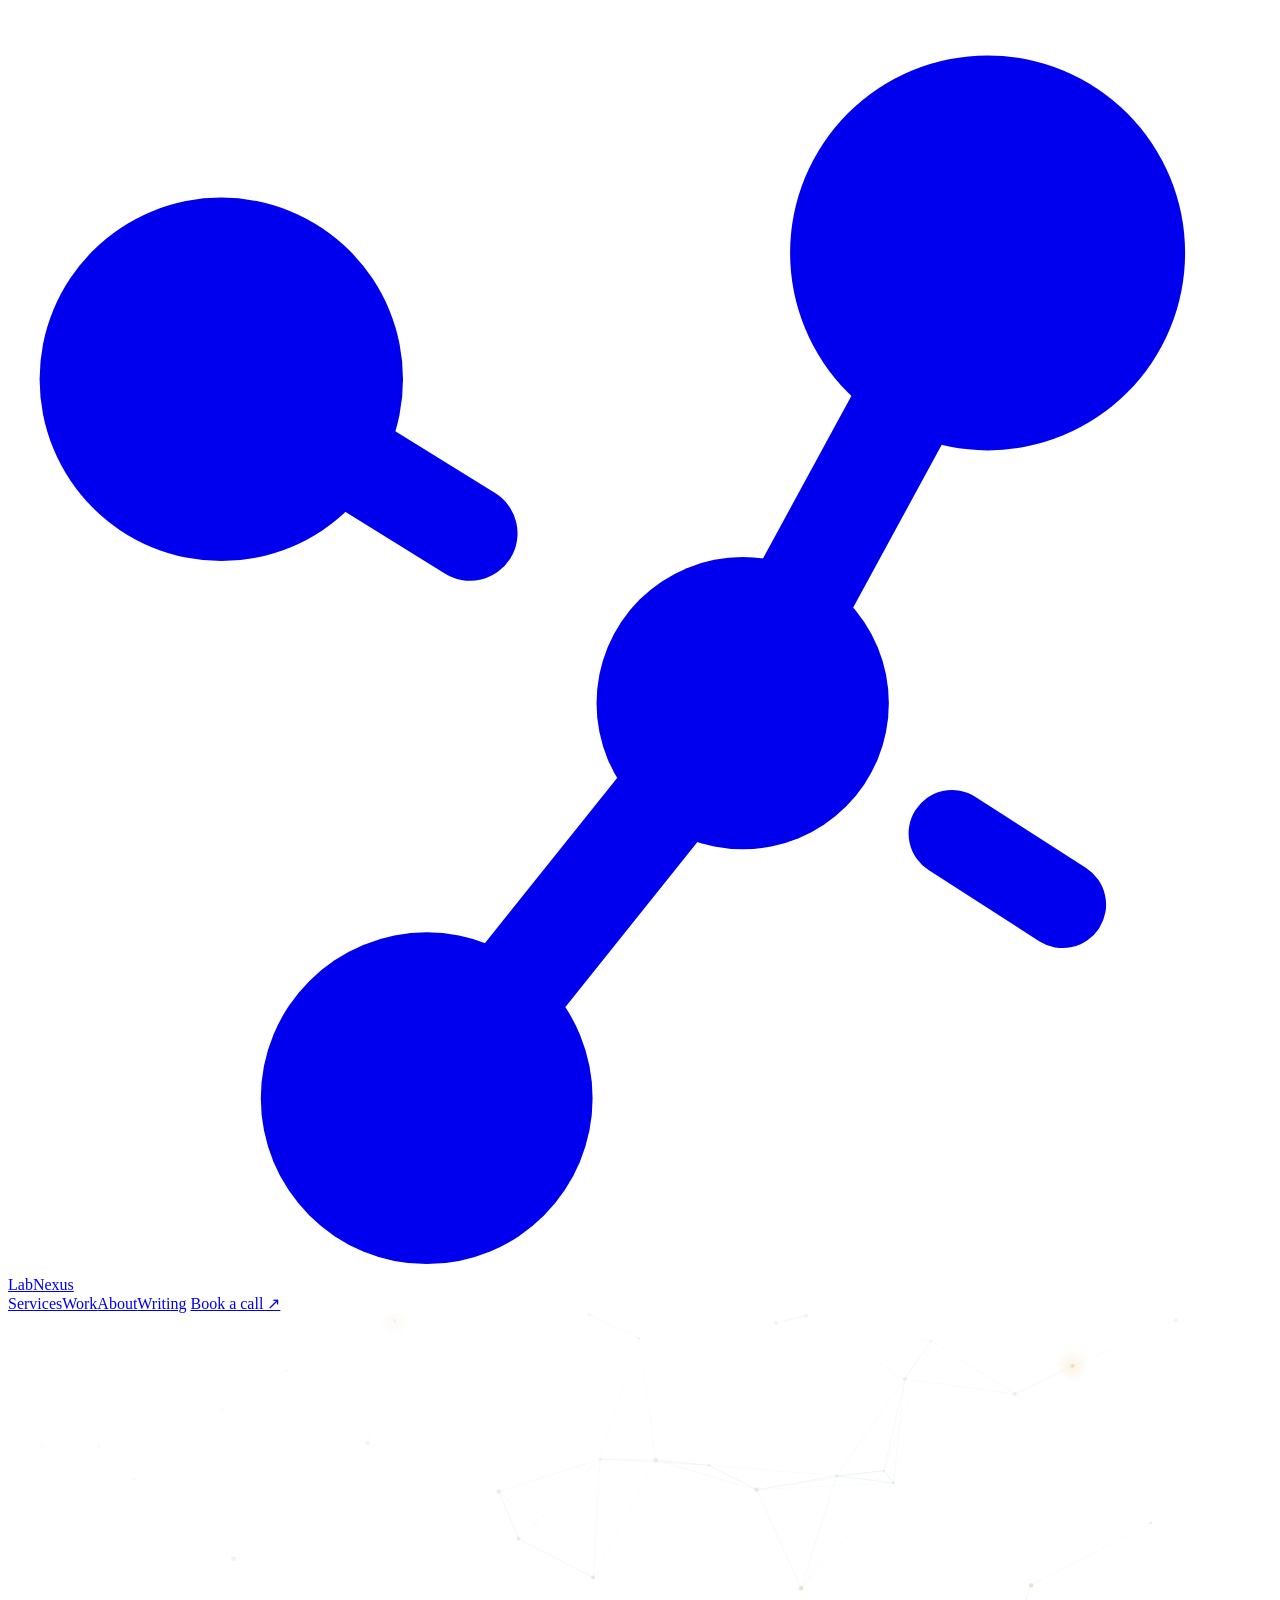
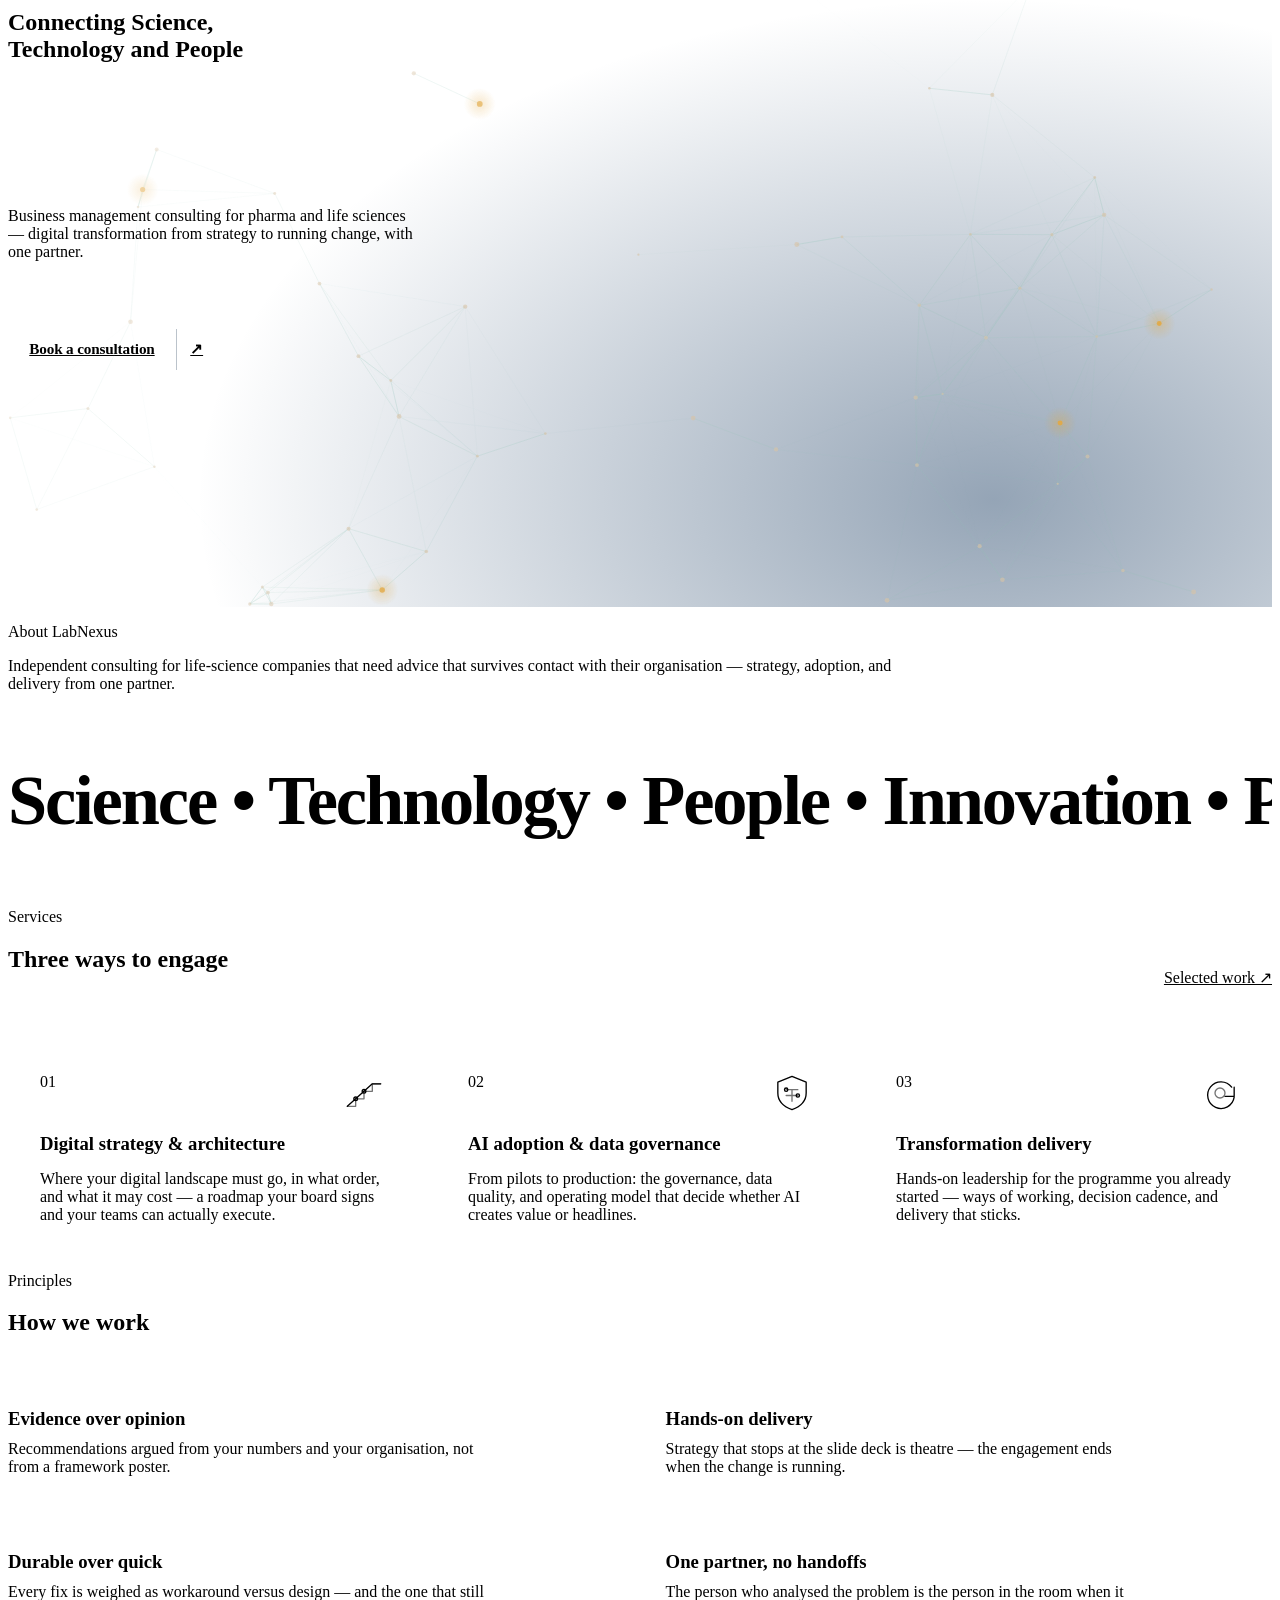
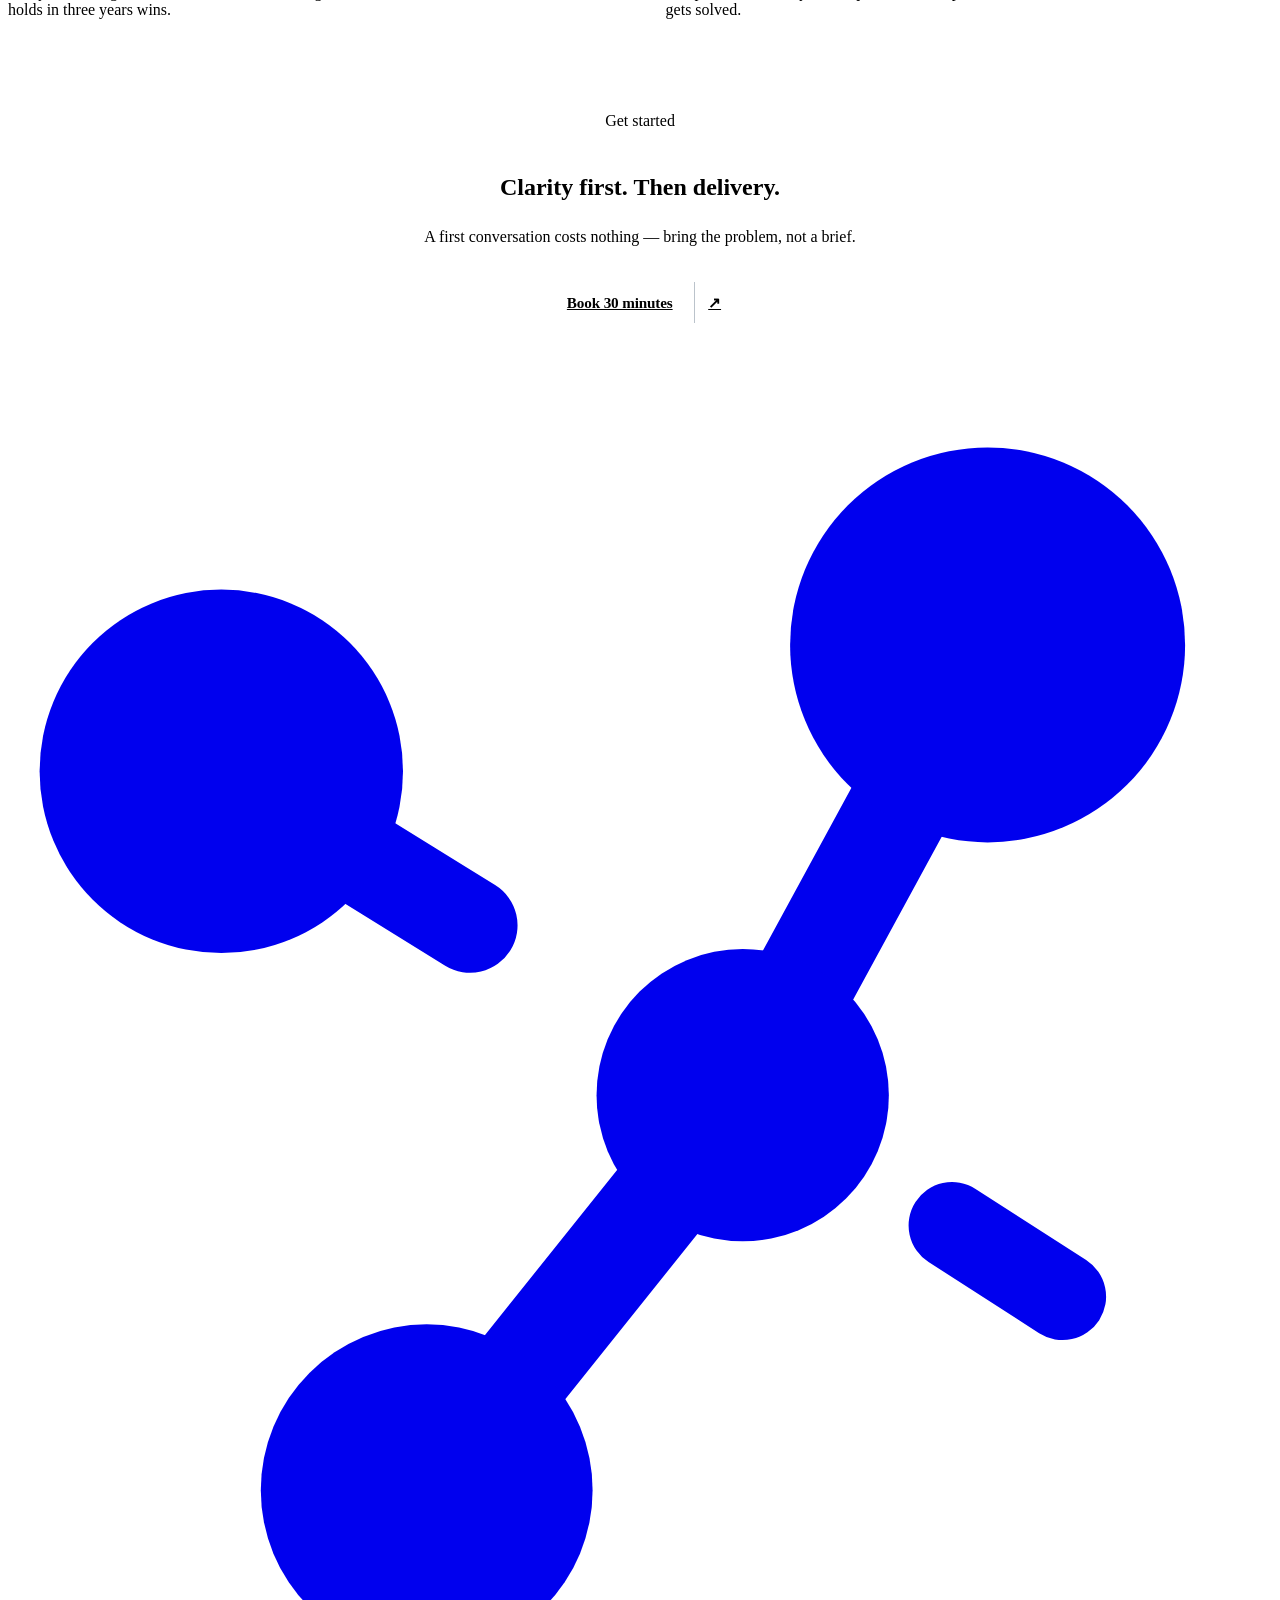
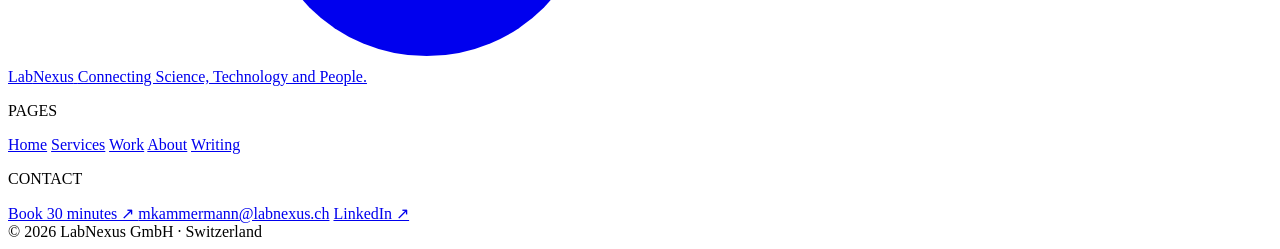
==== index.html @ a20d9d77 "site: build 2026-09-10T07:06Z" ====
<!DOCTYPE html><html lang="en"> <head><meta charset="utf-8"><meta name="viewport" content="width=device-width, initial-scale=1"><title>LabNexus — Connecting Science, Technology and People</title><meta name="description" content="Business management consulting for pharma and life sciences — digital transformation from strategy to running change, with one partner."><meta property="og:title" content="LabNexus — Connecting Science, Technology and People"><meta property="og:description" content="Business management consulting for pharma and life sciences — digital transformation from strategy to running change, with one partner."><meta property="og:type" content="website"><link rel="icon" href="data:,"><link rel="stylesheet" href="/labnexus-site/_astro/about.xK3TQkWM.css">
<style>.field[data-astro-cid-msio56hq]{position:absolute;inset:0;width:100%;height:100%;pointer-events:none;-webkit-mask-image:radial-gradient(115% 105% at var(--field-mask),#000 0%,#000 40%,transparent 100%);mask-image:radial-gradient(115% 105% at var(--field-mask),#000 0%,#000 40%,transparent 100%)}
.hero[data-astro-cid-bbe6dxrz]{position:relative;overflow:hidden;padding-block:clamp(4rem,9vw,8rem) clamp(3rem,6vw,5rem);background-image:radial-gradient(90% 80% at 78% 88%,rgba(61,90,122,.55) 0%,transparent 70%);min-height:min(78vh,720px);display:flex;align-items:center}.hero[data-astro-cid-bbe6dxrz]>.container{width:100%}.h1[data-astro-cid-bbe6dxrz]{margin-bottom:clamp(4rem,10vw,9rem)}.foot[data-astro-cid-bbe6dxrz]{display:flex}.pitch[data-astro-cid-bbe6dxrz]{max-width:26rem;display:grid;gap:1.75rem;justify-items:start}.pitch[data-astro-cid-bbe6dxrz] .lead[data-astro-cid-bbe6dxrz]{padding-bottom:1.5rem;border-bottom:1px solid var(--hairline)}.glyph[data-astro-cid-ztaziqsp]{width:2.5rem;height:2.5rem;color:var(--fg-3)}.card[data-astro-cid-uhzbvkqe]{background:var(--surface);border-radius:12px;padding:clamp(1.5rem,2.5vw,2.25rem);display:grid;gap:.9rem;align-content:start}.top[data-astro-cid-uhzbvkqe]{display:flex;align-items:flex-start;justify-content:space-between;gap:1rem;margin-bottom:.35rem}.num[data-astro-cid-uhzbvkqe]{color:var(--accent-ink)}.h3[data-astro-cid-uhzbvkqe]{margin:0}.desc[data-astro-cid-uhzbvkqe]{margin:0;color:var(--fg-2)}.ticker[data-astro-cid-kofmyqso]{overflow:hidden;white-space:nowrap;padding-block:clamp(2rem,4vw,3.5rem)}.track[data-astro-cid-kofmyqso]{display:inline-flex;animation:drift 40s linear infinite}.track[data-astro-cid-kofmyqso] span[data-astro-cid-kofmyqso]{font-size:clamp(2.5rem,5.5vw,4.5rem);font-weight:700;letter-spacing:-.03em;color:var(--sand)}@keyframes drift{to{transform:translate(-50%)}}@media(prefers-reduced-motion:reduce){.track[data-astro-cid-kofmyqso]{animation:none}}.statement[data-astro-cid-j7pv25f6]{max-width:56rem}.head[data-astro-cid-j7pv25f6]{margin-bottom:clamp(2rem,4vw,3rem)}.cards[data-astro-cid-j7pv25f6]{display:grid;grid-template-columns:repeat(3,1fr);gap:1.25rem}.values[data-astro-cid-j7pv25f6]{display:grid;grid-template-columns:1fr 1fr;gap:clamp(2rem,4vw,3.5rem)}.value[data-astro-cid-j7pv25f6]{border-top:1px solid var(--hairline);padding-top:1.5rem}.value[data-astro-cid-j7pv25f6] .h3[data-astro-cid-j7pv25f6]{margin:0 0 .6rem}.value[data-astro-cid-j7pv25f6] p[data-astro-cid-j7pv25f6]{margin:0;color:var(--fg-2);max-width:30rem}.row-head[data-astro-cid-j7pv25f6]{display:flex;align-items:flex-end;justify-content:space-between;gap:1rem;margin-bottom:clamp(2rem,4vw,3rem)}.all[data-astro-cid-j7pv25f6]{color:var(--accent-ink);padding-bottom:.4rem}.posts[data-astro-cid-j7pv25f6]{display:grid;grid-template-columns:1fr 1fr;gap:1.25rem}@media(max-width:900px){.cards[data-astro-cid-j7pv25f6]{grid-template-columns:1fr}}@media(max-width:760px){.values[data-astro-cid-j7pv25f6],.posts[data-astro-cid-j7pv25f6]{grid-template-columns:1fr}}
.btn[data-astro-cid-vnzlvqnm]{display:inline-flex;align-items:stretch;font-family:var(--font-sans);font-weight:500;font-size:.95rem;letter-spacing:-.01em;transition:opacity .15s ease,border-color .15s ease}.text[data-astro-cid-vnzlvqnm]{display:inline-flex;align-items:center;padding:.75em 1.4em}.arrow[data-astro-cid-vnzlvqnm]{display:inline-flex;align-items:center;justify-content:center;width:2.6em}.primary[data-astro-cid-vnzlvqnm]{background:var(--gold);color:var(--navy);font-weight:600}.primary[data-astro-cid-vnzlvqnm] .arrow[data-astro-cid-vnzlvqnm]{border-left:1px solid rgba(29,56,84,.3)}.primary[data-astro-cid-vnzlvqnm]:hover{opacity:.88}.ghost[data-astro-cid-vnzlvqnm]{border:1px solid var(--hairline);color:var(--fg)}.ghost[data-astro-cid-vnzlvqnm] .arrow[data-astro-cid-vnzlvqnm]{border-left:1px solid var(--hairline)}.ghost[data-astro-cid-vnzlvqnm]:hover{border-color:var(--fg)}
article[data-astro-cid-iyiqi2so]{height:100%}.card[data-astro-cid-iyiqi2so]{height:100%;background:var(--surface);border-radius:12px;padding:clamp(1.5rem,2.5vw,2.25rem);display:grid;gap:.9rem;align-content:start;transition:background .15s ease}.card[data-astro-cid-iyiqi2so]:hover{background:var(--sand-200)}.cover[data-astro-cid-iyiqi2so]{width:100%;height:auto;aspect-ratio:16 / 9;object-fit:cover;border-radius:8px;margin-bottom:.4rem}.meta[data-astro-cid-iyiqi2so]{margin:0;color:var(--fg-3);display:flex;flex-wrap:wrap;gap:.75rem;align-items:baseline}.draft[data-astro-cid-iyiqi2so]{border:1px solid var(--fg-3);border-radius:999px;padding:.05em .8em;font-size:.7rem;letter-spacing:.1em}.h3[data-astro-cid-iyiqi2so]{margin:0}.excerpt[data-astro-cid-iyiqi2so]{margin:0;color:var(--fg-2)}.more[data-astro-cid-iyiqi2so]{color:var(--accent-ink)}
.banner[data-astro-cid-frbqrhml]{background:var(--surface);border-radius:16px;padding:clamp(3rem,6vw,5rem) clamp(1.5rem,4vw,4rem);display:grid;justify-items:center;text-align:center;gap:.5rem}.sub[data-astro-cid-frbqrhml]{margin:0 0 1.75rem;color:var(--fg-2);max-width:34rem}
</style></head> <body> <header class="dark" data-astro-cid-dmqpwcec> <div class="container bar" data-astro-cid-dmqpwcec> <a href="/labnexus-site/" class="brand" data-astro-cid-dmqpwcec><span class="logo" data-astro-cid-tvrurpns> <svg viewBox="0 0 32 32" aria-hidden="true" data-astro-cid-tvrurpns> <g stroke="currentColor" stroke-linecap="round" data-astro-cid-tvrurpns> <line x1="24.8" y1="6.2" x2="18.6" y2="17.6" stroke-width="2.6" data-astro-cid-tvrurpns></line> <line x1="18.6" y1="17.6" x2="10.6" y2="27.6" stroke-width="2.6" data-astro-cid-tvrurpns></line> <line x1="5.4" y1="9.4" x2="11.7" y2="13.3" stroke-width="2.4" data-astro-cid-tvrurpns></line> <line x1="23.9" y1="20.9" x2="26.7" y2="22.7" stroke-width="2.2" data-astro-cid-tvrurpns></line> </g> <circle cx="24.8" cy="6.2" r="5" fill="currentColor" data-astro-cid-tvrurpns></circle> <circle cx="5.4" cy="9.4" r="4.6" fill="currentColor" data-astro-cid-tvrurpns></circle> <circle cx="18.6" cy="17.6" r="3.7" fill="currentColor" data-astro-cid-tvrurpns></circle> <circle cx="10.6" cy="27.6" r="4.2" fill="currentColor" data-astro-cid-tvrurpns></circle> </svg> <span class="word" data-astro-cid-tvrurpns>Lab<span class="nexus" data-astro-cid-tvrurpns>Nexus</span></span> </span>  </a> <nav data-astro-cid-dmqpwcec> <a href="/labnexus-site/#services" data-astro-cid-dmqpwcec>Services</a><a href="/labnexus-site/work" data-astro-cid-dmqpwcec>Work</a><a href="/labnexus-site/about" data-astro-cid-dmqpwcec>About</a><a href="/labnexus-site/blog" data-astro-cid-dmqpwcec>Writing</a> <a href="https://calendar.app.google/GWzn5e6jQNoAXdLj6" target="_blank" rel="noopener noreferrer" class="cta" data-astro-cid-dmqpwcec>
Book a call ↗
</a> </nav> </div> </header>  <main>  <section class="hero dark" data-astro-cid-bbe6dxrz> <canvas class="field" data-nexus-field data-density="13500" data-speed="0.22" data-accent="12" data-reach="9" data-pulses="6" data-spawn="20" style="--field-mask: 80% 85%;" aria-hidden="true" data-astro-cid-msio56hq></canvas>  <script type="module">const B=h=>{const n=h.getContext("2d");if(!n)return;const u=h.parentElement??h,y=window.matchMedia("(prefers-reduced-motion: reduce)"),d=(t,e)=>{const o=Number(h.dataset[t]);return Number.isFinite(o)&&o!==0?o:e},N=d("density",13500),$=d("speed",.22),C=d("accent",12),L=d("reach",9),k=d("pulses",6),D=d("spawn",20),F=getComputedStyle(h),x=(t,e)=>F.getPropertyValue(t).trim()||e,p=t=>{const e=t.replace("#",""),o=e.length===3?e.split("").map(l=>l+l).join(""):e,a=parseInt(o,16);return`${a>>16&255},${a>>8&255},${a&255}`},Y=p(x("--green","#92c4b7")),_=p(x("--sand","#d9c3a6")),f=p(x("--gold","#e2a944"));let s=0,c=0,g=160,r=[],m=[],M=0,w=!1,b=0,E=0;const i={x:0,y:0,tx:0,ty:0},q=()=>{const t=Math.max(22,Math.min(84,Math.round(s*c/N)));g=Math.min(190,Math.max(115,Math.hypot(s,c)/L)),r=Array.from({length:t},(e,o)=>({x:Math.random()*s,y:Math.random()*c,vx:(Math.random()-.5)*$,vy:(Math.random()-.5)*$,r:1.1+Math.random()*1.4,accent:o%C===5%C})),m=[]},z=()=>{const t=u.getBoundingClientRect();if(t.width===0||t.height===0)return;s=t.width,c=t.height;const e=Math.min(2,window.devicePixelRatio||1);h.width=Math.round(s*e),h.height=Math.round(c*e),n.setTransform(e,0,0,e,0,0),q()},G=()=>{if(m.length>=k||r.length<2)return;const t=r[Math.random()*r.length|0],e=r.filter(o=>o!==t&&Math.hypot(o.x-t.x,o.y-t.y)<g);e.length!==0&&m.push({a:t,b:e[Math.random()*e.length|0],t:0,speed:.012+Math.random()*.012})},V=t=>{for(const e of r)e.x+=e.vx*t,e.y+=e.vy*t,e.x<-40&&(e.x=s+40),e.x>s+40&&(e.x=-40),e.y<-40&&(e.y=c+40),e.y>c+40&&(e.y=-40);m=m.filter(e=>(e.t+=e.speed*t,e.t<=1)),E+=t,E>D&&(E=0,G()),i.x+=(i.tx-i.x)*.04*t,i.y+=(i.ty-i.y)*.04*t},A=()=>{n.clearRect(0,0,s,c),n.save(),n.translate(i.x,i.y),n.lineWidth=1;for(let t=0;t<r.length;t++)for(let e=t+1;e<r.length;e++){const o=r[t],a=r[e],l=o.x-a.x,j=o.y-a.y,T=Math.hypot(l,j);T>=g||(n.strokeStyle=`rgba(${Y},${(1-T/g)*.36})`,n.beginPath(),n.moveTo(o.x,o.y),n.lineTo(a.x,a.y),n.stroke())}for(const t of r){if(t.accent){const e=n.createRadialGradient(t.x,t.y,0,t.x,t.y,16);e.addColorStop(0,`rgba(${f},0.34)`),e.addColorStop(1,`rgba(${f},0)`),n.fillStyle=e,n.beginPath(),n.arc(t.x,t.y,16,0,Math.PI*2),n.fill()}n.fillStyle=t.accent?`rgba(${f},0.9)`:`rgba(${_},0.62)`,n.beginPath(),n.arc(t.x,t.y,t.accent?t.r+.5:t.r,0,Math.PI*2),n.fill()}for(const t of m){const e=t.a.x+(t.b.x-t.a.x)*t.t,o=t.a.y+(t.b.y-t.a.y)*t.t,a=Math.sin(t.t*Math.PI),l=n.createRadialGradient(e,o,0,e,o,9);l.addColorStop(0,`rgba(${f},${.55*a})`),l.addColorStop(1,`rgba(${f},0)`),n.fillStyle=l,n.beginPath(),n.arc(e,o,9,0,Math.PI*2),n.fill(),n.fillStyle=`rgba(255,255,255,${.7*a})`,n.beginPath(),n.arc(e,o,1.5,0,Math.PI*2),n.fill()}n.restore()},I=t=>{const e=Math.min(3,(t-b)/16.67)||1;b=t,V(e),A(),M=requestAnimationFrame(I)},S=()=>{w||y.matches||(w=!0,b=performance.now(),M=requestAnimationFrame(I))},P=()=>{w=!1,cancelAnimationFrame(M)},v=()=>{z(),y.matches?(P(),A()):S()};let R=0;window.addEventListener("resize",()=>{clearTimeout(R),R=window.setTimeout(v,150)}),window.matchMedia("(hover: hover)").matches&&window.addEventListener("pointermove",t=>{const e=u.getBoundingClientRect();i.tx=(t.clientX-e.width/2)/e.width*-24,i.ty=(t.clientY-e.height/2)/e.height*-14}),document.addEventListener("visibilitychange",()=>{document.hidden?P():y.matches||S()}),new IntersectionObserver(([t])=>t.isIntersecting?S():P(),{threshold:0}).observe(u),y.addEventListener("change",v),v()};document.querySelectorAll("canvas[data-nexus-field]").forEach(B);</script> <div class="container" data-astro-cid-bbe6dxrz> <h1 class="h1" data-astro-cid-bbe6dxrz>
Connecting Science,<br data-astro-cid-bbe6dxrz>Technology and <span class="accent" data-astro-cid-bbe6dxrz>People</span> </h1> <div class="foot" data-astro-cid-bbe6dxrz> <div class="pitch" data-astro-cid-bbe6dxrz> <p class="lead" data-astro-cid-bbe6dxrz>
Business management consulting for pharma and life sciences —
          digital transformation from strategy to running change, with one
          partner.
</p> <a href="https://calendar.app.google/GWzn5e6jQNoAXdLj6" class="btn primary" target="_blank" rel="noopener noreferrer" data-astro-cid-vnzlvqnm> <span class="text" data-astro-cid-vnzlvqnm>Book a consultation</span> <span class="arrow" aria-hidden="true" data-astro-cid-vnzlvqnm>↗</span> </a>  </div> </div> </div> </section>  <div class="light" data-astro-cid-j7pv25f6> <section class="section about" data-astro-cid-j7pv25f6> <div class="container" data-astro-cid-j7pv25f6> <p class="label">About LabNexus</p> <p class="h2 statement" data-astro-cid-j7pv25f6>
Independent consulting for life-science companies that need
<span class="accent" data-astro-cid-j7pv25f6>advice that survives contact</span>
with their organisation — strategy, adoption, and delivery from one
          partner.
</p> </div> </section> <div class="ticker" aria-hidden="true" data-astro-cid-kofmyqso> <div class="track" data-astro-cid-kofmyqso> <span data-astro-cid-kofmyqso>Science  •  Technology  •  People  •  Innovation  •  Performance&ensp;•&ensp;</span> <span data-astro-cid-kofmyqso>Science  •  Technology  •  People  •  Innovation  •  Performance&ensp;•&ensp;</span> </div> </div>  <section class="section" id="services" data-astro-cid-j7pv25f6> <div class="container" data-astro-cid-j7pv25f6> <div class="row-head" data-astro-cid-j7pv25f6> <div data-astro-cid-j7pv25f6> <p class="label">Services</p> <h2 class="h2" data-astro-cid-j7pv25f6>Three ways to <span class="accent" data-astro-cid-j7pv25f6>engage</span></h2> </div> <a href="/labnexus-site/work" class="mono all" data-astro-cid-j7pv25f6>Selected work ↗</a> </div> <div class="cards" data-astro-cid-j7pv25f6> <div class="card" data-astro-cid-uhzbvkqe> <div class="top" data-astro-cid-uhzbvkqe> <span class="mono num" data-astro-cid-uhzbvkqe>01</span> <svg class="glyph" viewBox="0 0 48 48" fill="none" stroke="currentColor" stroke-width="1.6" stroke-linecap="round" stroke-linejoin="round" aria-hidden="true" data-astro-cid-ztaziqsp> <path d="M4 40h10v-9h10v-9h10v-9h10" opacity="0.55" data-astro-cid-ztaziqsp></path> <path d="M4 40 14 31 24 22 34 13 44 13" data-astro-cid-ztaziqsp></path> <circle cx="14" cy="31" r="2.2" data-astro-cid-ztaziqsp></circle> <circle cx="24" cy="22" r="2.2" data-astro-cid-ztaziqsp></circle> <circle cx="44" cy="13" r="3.4" fill="var(--accent-mark)" stroke="none" data-astro-cid-ztaziqsp></circle>    </svg>  </div> <h3 class="h3" data-astro-cid-uhzbvkqe>Digital strategy &amp; architecture</h3> <p class="desc" data-astro-cid-uhzbvkqe>
Where your digital landscape must go, in what order, and what it
            may cost — a roadmap your board signs and your teams can actually
            execute.
</p> </div>  <div class="card" data-astro-cid-uhzbvkqe> <div class="top" data-astro-cid-uhzbvkqe> <span class="mono num" data-astro-cid-uhzbvkqe>02</span> <svg class="glyph" viewBox="0 0 48 48" fill="none" stroke="currentColor" stroke-width="1.6" stroke-linecap="round" stroke-linejoin="round" aria-hidden="true" data-astro-cid-ztaziqsp>  <path d="M24 4 41 11v13c0 10-7.5 16.5-17 20-9.5-3.5-17-10-17-20V11z" data-astro-cid-ztaziqsp></path> <path d="M17 20h14M17 27h14M24 20v14" opacity="0.55" data-astro-cid-ztaziqsp></path> <circle cx="17" cy="20" r="2" data-astro-cid-ztaziqsp></circle> <circle cx="31" cy="27" r="2" data-astro-cid-ztaziqsp></circle> <circle cx="24" cy="34" r="3.2" fill="var(--accent-mark)" stroke="none" data-astro-cid-ztaziqsp></circle>   </svg>  </div> <h3 class="h3" data-astro-cid-uhzbvkqe>AI adoption &amp; data governance</h3> <p class="desc" data-astro-cid-uhzbvkqe>
From pilots to production: the governance, data quality, and
            operating model that decide whether AI creates value or headlines.
</p> </div>  <div class="card" data-astro-cid-uhzbvkqe> <div class="top" data-astro-cid-uhzbvkqe> <span class="mono num" data-astro-cid-uhzbvkqe>03</span> <svg class="glyph" viewBox="0 0 48 48" fill="none" stroke="currentColor" stroke-width="1.6" stroke-linecap="round" stroke-linejoin="round" aria-hidden="true" data-astro-cid-ztaziqsp>   <path d="M38 17a16 16 0 1 0 3 12" data-astro-cid-ztaziqsp></path> <path d="M41 17v11h-11" data-astro-cid-ztaziqsp></path> <circle cx="24" cy="24" r="6" opacity="0.55" data-astro-cid-ztaziqsp></circle> <circle cx="24" cy="24" r="3.2" fill="var(--accent-mark)" stroke="none" data-astro-cid-ztaziqsp></circle>  </svg>  </div> <h3 class="h3" data-astro-cid-uhzbvkqe>Transformation delivery</h3> <p class="desc" data-astro-cid-uhzbvkqe>
Hands-on leadership for the programme you already started — ways of
            working, decision cadence, and delivery that sticks.
</p> </div>  </div> </div> </section> </div> <section class="section dark" data-astro-cid-j7pv25f6> <div class="container values-wrap" data-astro-cid-j7pv25f6> <p class="label">Principles</p> <h2 class="h2 head" data-astro-cid-j7pv25f6>How we work</h2> <div class="values" data-astro-cid-j7pv25f6> <div class="value" data-astro-cid-j7pv25f6> <h3 class="h3" data-astro-cid-j7pv25f6>Evidence over opinion</h3> <p data-astro-cid-j7pv25f6>
Recommendations argued from your numbers and your organisation, not
            from a framework poster.
</p> </div> <div class="value" data-astro-cid-j7pv25f6> <h3 class="h3" data-astro-cid-j7pv25f6>Hands-on delivery</h3> <p data-astro-cid-j7pv25f6>
Strategy that stops at the slide deck is theatre — the engagement
            ends when the change is running.
</p> </div> <div class="value" data-astro-cid-j7pv25f6> <h3 class="h3" data-astro-cid-j7pv25f6>Durable over quick</h3> <p data-astro-cid-j7pv25f6>
Every fix is weighed as workaround versus design — and the one that
            still holds in three years wins.
</p> </div> <div class="value" data-astro-cid-j7pv25f6> <h3 class="h3" data-astro-cid-j7pv25f6>One partner, no handoffs</h3> <p data-astro-cid-j7pv25f6>
The person who analysed the problem is the person in the room when
            it gets solved.
</p> </div> </div> </div> </section> <section class="section dark" data-astro-cid-frbqrhml> <div class="container" data-astro-cid-frbqrhml> <div class="banner" data-astro-cid-frbqrhml> <p class="label" data-astro-cid-frbqrhml>Get started</p> <h2 class="h2" data-astro-cid-frbqrhml>Clarity first. <span class="accent" data-astro-cid-frbqrhml>Then delivery.</span></h2> <p class="sub" data-astro-cid-frbqrhml>A first conversation costs nothing — bring the problem, not a brief.</p> <a href="https://calendar.app.google/GWzn5e6jQNoAXdLj6" class="btn primary" target="_blank" rel="noopener noreferrer" data-astro-cid-vnzlvqnm> <span class="text" data-astro-cid-vnzlvqnm>Book 30 minutes</span> <span class="arrow" aria-hidden="true" data-astro-cid-vnzlvqnm>↗</span> </a>  </div> </div> </section>   </main> <footer class="dark footer" data-astro-cid-sz7xmlte> <div class="container" data-astro-cid-sz7xmlte> <div class="cols" data-astro-cid-sz7xmlte> <div class="brand-col" data-astro-cid-sz7xmlte> <a href="/labnexus-site/" class="brand" data-astro-cid-sz7xmlte><span class="logo" data-astro-cid-tvrurpns> <svg viewBox="0 0 32 32" aria-hidden="true" data-astro-cid-tvrurpns> <g stroke="currentColor" stroke-linecap="round" data-astro-cid-tvrurpns> <line x1="24.8" y1="6.2" x2="18.6" y2="17.6" stroke-width="2.6" data-astro-cid-tvrurpns></line> <line x1="18.6" y1="17.6" x2="10.6" y2="27.6" stroke-width="2.6" data-astro-cid-tvrurpns></line> <line x1="5.4" y1="9.4" x2="11.7" y2="13.3" stroke-width="2.4" data-astro-cid-tvrurpns></line> <line x1="23.9" y1="20.9" x2="26.7" y2="22.7" stroke-width="2.2" data-astro-cid-tvrurpns></line> </g> <circle cx="24.8" cy="6.2" r="5" fill="currentColor" data-astro-cid-tvrurpns></circle> <circle cx="5.4" cy="9.4" r="4.6" fill="currentColor" data-astro-cid-tvrurpns></circle> <circle cx="18.6" cy="17.6" r="3.7" fill="currentColor" data-astro-cid-tvrurpns></circle> <circle cx="10.6" cy="27.6" r="4.2" fill="currentColor" data-astro-cid-tvrurpns></circle> </svg> <span class="word" data-astro-cid-tvrurpns>Lab<span class="nexus" data-astro-cid-tvrurpns>Nexus</span></span> </span> <span class="tagline" data-astro-cid-tvrurpns>Connecting Science, Technology and People.</span> </a> </div> <div class="col" data-astro-cid-sz7xmlte> <p class="mono head" data-astro-cid-sz7xmlte>PAGES</p> <a href="/labnexus-site/" data-astro-cid-sz7xmlte>Home</a> <a href="/labnexus-site/#services" data-astro-cid-sz7xmlte>Services</a> <a href="/labnexus-site/work" data-astro-cid-sz7xmlte>Work</a> <a href="/labnexus-site/about" data-astro-cid-sz7xmlte>About</a> <a href="/labnexus-site/blog" data-astro-cid-sz7xmlte>Writing</a> </div> <div class="col" data-astro-cid-sz7xmlte> <p class="mono head" data-astro-cid-sz7xmlte>CONTACT</p> <a href="https://calendar.app.google/GWzn5e6jQNoAXdLj6" target="_blank" rel="noopener noreferrer" data-astro-cid-sz7xmlte>
Book 30 minutes ↗
</a> <a href="mailto:mkammermann@labnexus.ch" data-astro-cid-sz7xmlte>mkammermann@labnexus.ch</a> <a href="https://www.linkedin.com/company/labnexus" target="_blank" rel="noopener noreferrer" data-astro-cid-sz7xmlte>LinkedIn ↗</a> </div> </div> <div class="bar mono" data-astro-cid-sz7xmlte> <span data-astro-cid-sz7xmlte>© 2026 LabNexus GmbH · Switzerland</span> </div> </div> </footer>  </body></html>
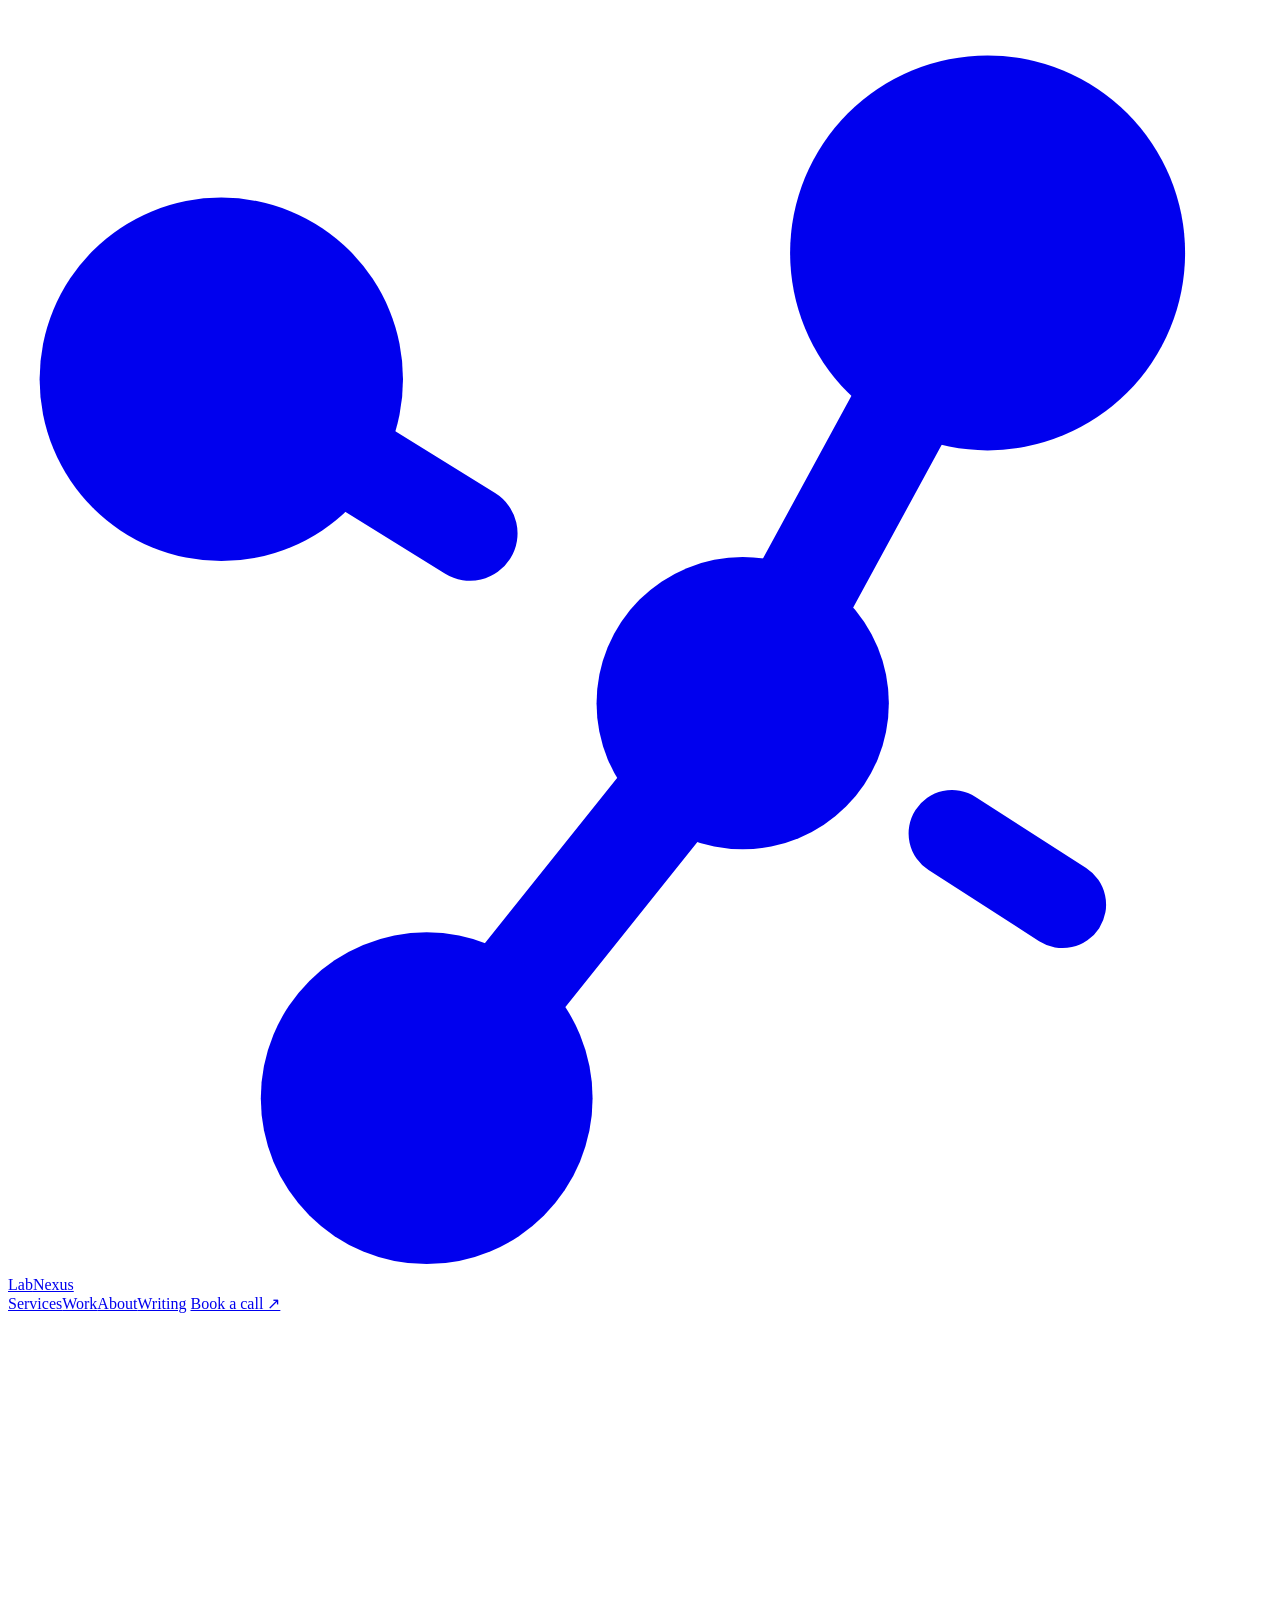
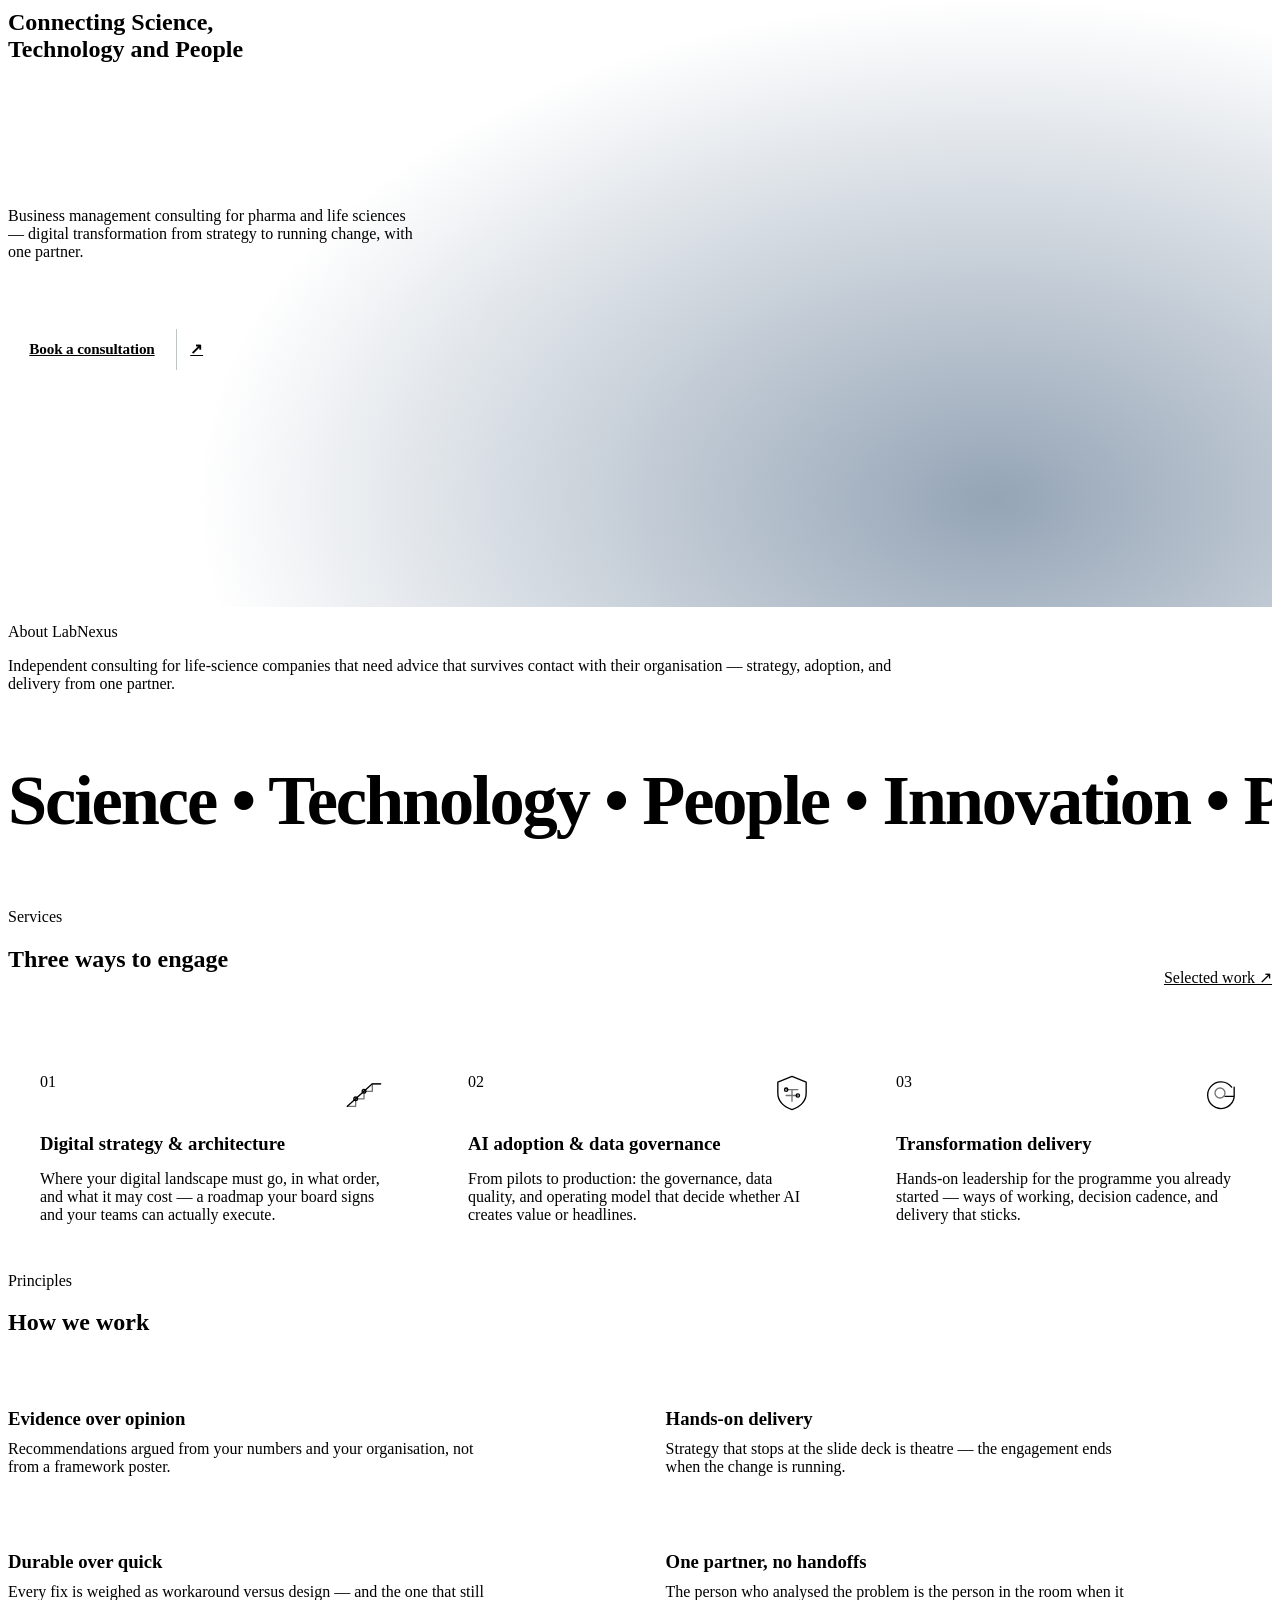
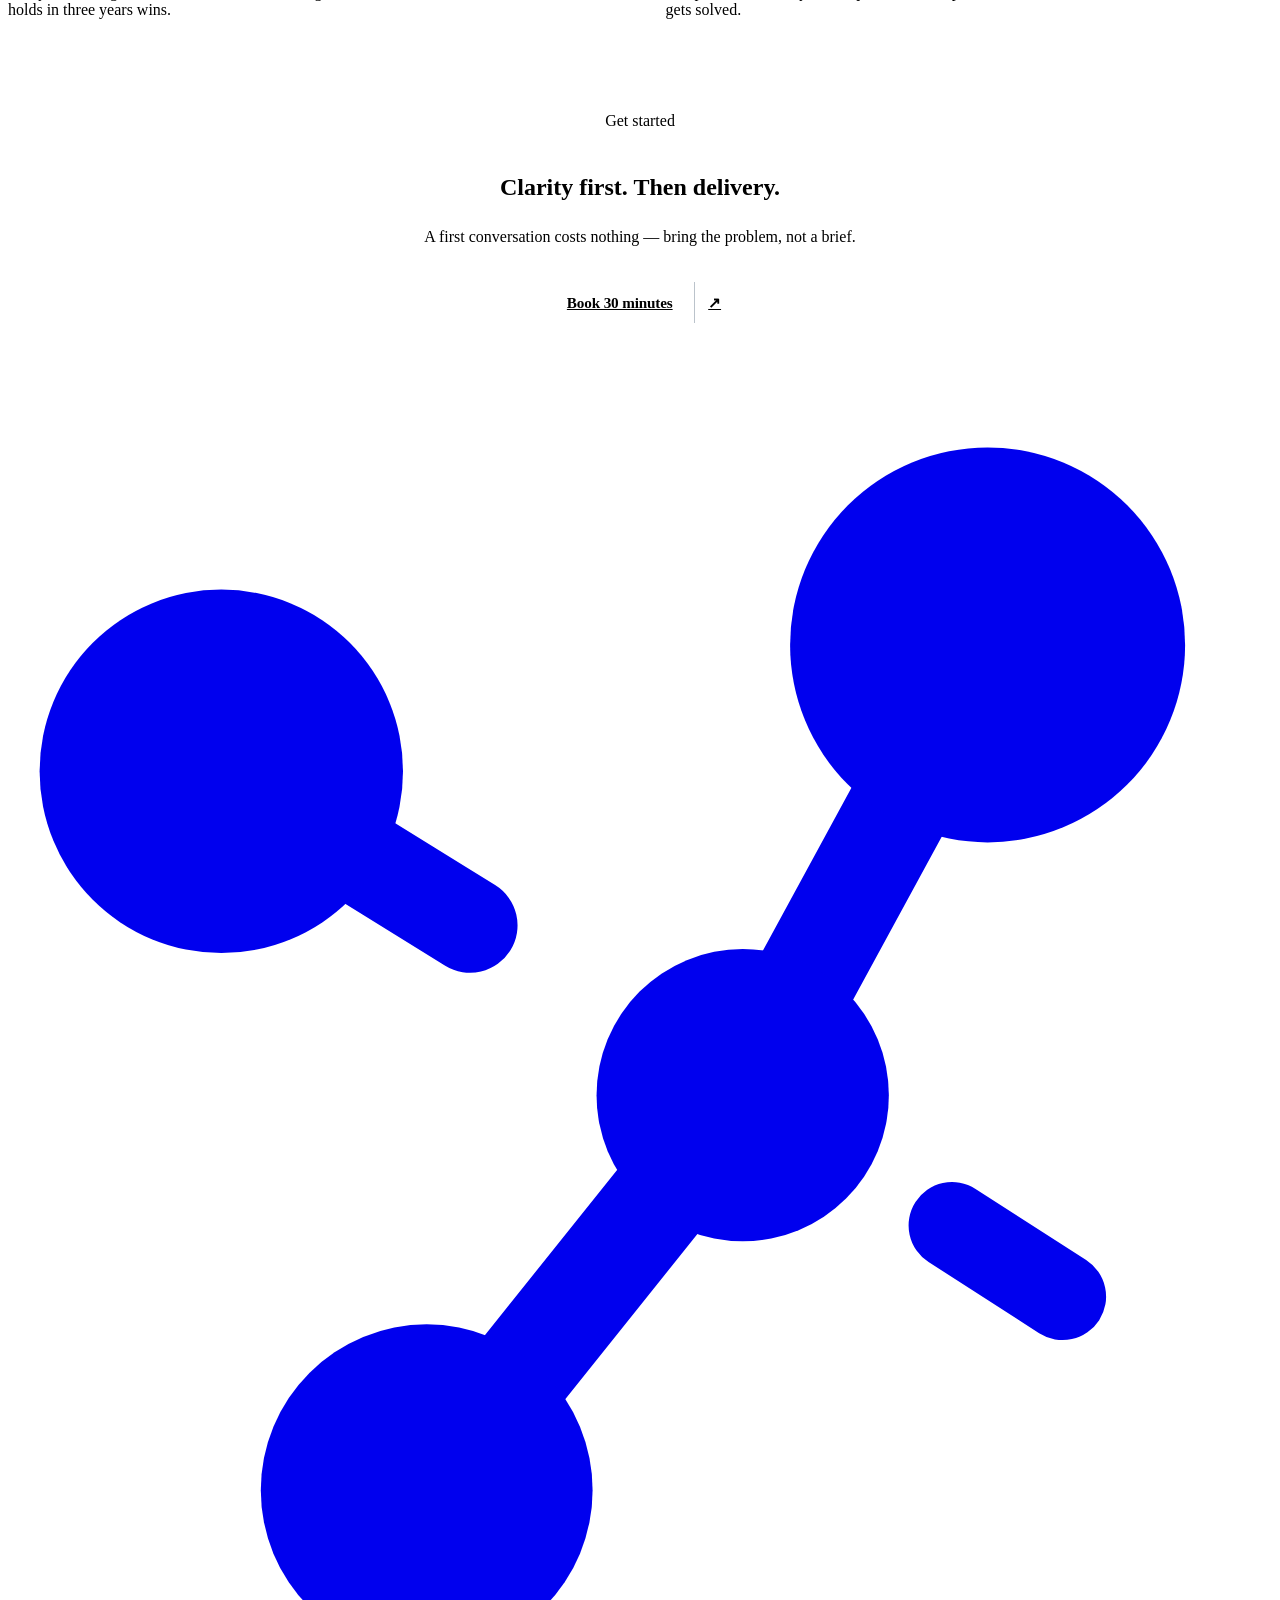
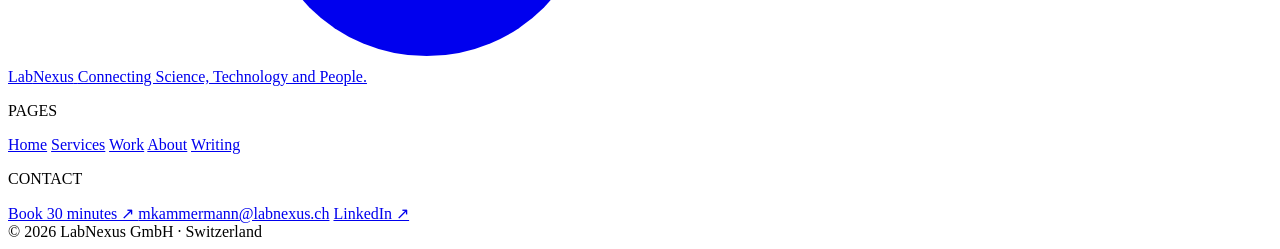
==== commit 579adab7: "site: build 2026-09-16T17:49Z" ====
--- a/index.html
+++ b/index.html
@@ -1,12 +1,12 @@
 <!DOCTYPE html><html lang="en"> <head><meta charset="utf-8"><meta name="viewport" content="width=device-width, initial-scale=1"><title>LabNexus — Connecting Science, Technology and People</title><meta name="description" content="Business management consulting for pharma and life sciences — digital transformation from strategy to running change, with one partner."><meta property="og:title" content="LabNexus — Connecting Science, Technology and People"><meta property="og:description" content="Business management consulting for pharma and life sciences — digital transformation from strategy to running change, with one partner."><meta property="og:type" content="website"><link rel="icon" href="data:,"><link rel="stylesheet" href="/labnexus-site/_astro/about.xK3TQkWM.css">
-<style>.field[data-astro-cid-msio56hq]{position:absolute;inset:0;width:100%;height:100%;pointer-events:none;-webkit-mask-image:radial-gradient(115% 105% at var(--field-mask),#000 0%,#000 40%,transparent 100%);mask-image:radial-gradient(115% 105% at var(--field-mask),#000 0%,#000 40%,transparent 100%)}
+<style>.swarm[data-astro-cid-pbdssku5]{position:absolute;inset:0;width:100%;height:100%;pointer-events:none;opacity:var(--swarm-alpha, 1);@media(max-width:720px){opacity:calc(var(--swarm-alpha, 1) * .45)}-webkit-mask-image:radial-gradient(115% 105% at var(--swarm-mask),#000 0%,#000 40%,transparent 100%);mask-image:radial-gradient(115% 105% at var(--swarm-mask),#000 0%,#000 40%,transparent 100%)}
 .hero[data-astro-cid-bbe6dxrz]{position:relative;overflow:hidden;padding-block:clamp(4rem,9vw,8rem) clamp(3rem,6vw,5rem);background-image:radial-gradient(90% 80% at 78% 88%,rgba(61,90,122,.55) 0%,transparent 70%);min-height:min(78vh,720px);display:flex;align-items:center}.hero[data-astro-cid-bbe6dxrz]>.container{width:100%}.h1[data-astro-cid-bbe6dxrz]{margin-bottom:clamp(4rem,10vw,9rem)}.foot[data-astro-cid-bbe6dxrz]{display:flex}.pitch[data-astro-cid-bbe6dxrz]{max-width:26rem;display:grid;gap:1.75rem;justify-items:start}.pitch[data-astro-cid-bbe6dxrz] .lead[data-astro-cid-bbe6dxrz]{padding-bottom:1.5rem;border-bottom:1px solid var(--hairline)}.glyph[data-astro-cid-ztaziqsp]{width:2.5rem;height:2.5rem;color:var(--fg-3)}.card[data-astro-cid-uhzbvkqe]{background:var(--surface);border-radius:12px;padding:clamp(1.5rem,2.5vw,2.25rem);display:grid;gap:.9rem;align-content:start}.top[data-astro-cid-uhzbvkqe]{display:flex;align-items:flex-start;justify-content:space-between;gap:1rem;margin-bottom:.35rem}.num[data-astro-cid-uhzbvkqe]{color:var(--accent-ink)}.h3[data-astro-cid-uhzbvkqe]{margin:0}.desc[data-astro-cid-uhzbvkqe]{margin:0;color:var(--fg-2)}.ticker[data-astro-cid-kofmyqso]{overflow:hidden;white-space:nowrap;padding-block:clamp(2rem,4vw,3.5rem)}.track[data-astro-cid-kofmyqso]{display:inline-flex;animation:drift 40s linear infinite}.track[data-astro-cid-kofmyqso] span[data-astro-cid-kofmyqso]{font-size:clamp(2.5rem,5.5vw,4.5rem);font-weight:700;letter-spacing:-.03em;color:var(--sand)}@keyframes drift{to{transform:translate(-50%)}}@media(prefers-reduced-motion:reduce){.track[data-astro-cid-kofmyqso]{animation:none}}.statement[data-astro-cid-j7pv25f6]{max-width:56rem}.head[data-astro-cid-j7pv25f6]{margin-bottom:clamp(2rem,4vw,3rem)}.cards[data-astro-cid-j7pv25f6]{display:grid;grid-template-columns:repeat(3,1fr);gap:1.25rem}.values[data-astro-cid-j7pv25f6]{display:grid;grid-template-columns:1fr 1fr;gap:clamp(2rem,4vw,3.5rem)}.value[data-astro-cid-j7pv25f6]{border-top:1px solid var(--hairline);padding-top:1.5rem}.value[data-astro-cid-j7pv25f6] .h3[data-astro-cid-j7pv25f6]{margin:0 0 .6rem}.value[data-astro-cid-j7pv25f6] p[data-astro-cid-j7pv25f6]{margin:0;color:var(--fg-2);max-width:30rem}.row-head[data-astro-cid-j7pv25f6]{display:flex;align-items:flex-end;justify-content:space-between;gap:1rem;margin-bottom:clamp(2rem,4vw,3rem)}.all[data-astro-cid-j7pv25f6]{color:var(--accent-ink);padding-bottom:.4rem}.posts[data-astro-cid-j7pv25f6]{display:grid;grid-template-columns:1fr 1fr;gap:1.25rem}@media(max-width:900px){.cards[data-astro-cid-j7pv25f6]{grid-template-columns:1fr}}@media(max-width:760px){.values[data-astro-cid-j7pv25f6],.posts[data-astro-cid-j7pv25f6]{grid-template-columns:1fr}}
 .btn[data-astro-cid-vnzlvqnm]{display:inline-flex;align-items:stretch;font-family:var(--font-sans);font-weight:500;font-size:.95rem;letter-spacing:-.01em;transition:opacity .15s ease,border-color .15s ease}.text[data-astro-cid-vnzlvqnm]{display:inline-flex;align-items:center;padding:.75em 1.4em}.arrow[data-astro-cid-vnzlvqnm]{display:inline-flex;align-items:center;justify-content:center;width:2.6em}.primary[data-astro-cid-vnzlvqnm]{background:var(--gold);color:var(--navy);font-weight:600}.primary[data-astro-cid-vnzlvqnm] .arrow[data-astro-cid-vnzlvqnm]{border-left:1px solid rgba(29,56,84,.3)}.primary[data-astro-cid-vnzlvqnm]:hover{opacity:.88}.ghost[data-astro-cid-vnzlvqnm]{border:1px solid var(--hairline);color:var(--fg)}.ghost[data-astro-cid-vnzlvqnm] .arrow[data-astro-cid-vnzlvqnm]{border-left:1px solid var(--hairline)}.ghost[data-astro-cid-vnzlvqnm]:hover{border-color:var(--fg)}
 article[data-astro-cid-iyiqi2so]{height:100%}.card[data-astro-cid-iyiqi2so]{height:100%;background:var(--surface);border-radius:12px;padding:clamp(1.5rem,2.5vw,2.25rem);display:grid;gap:.9rem;align-content:start;transition:background .15s ease}.card[data-astro-cid-iyiqi2so]:hover{background:var(--sand-200)}.cover[data-astro-cid-iyiqi2so]{width:100%;height:auto;aspect-ratio:16 / 9;object-fit:cover;border-radius:8px;margin-bottom:.4rem}.meta[data-astro-cid-iyiqi2so]{margin:0;color:var(--fg-3);display:flex;flex-wrap:wrap;gap:.75rem;align-items:baseline}.draft[data-astro-cid-iyiqi2so]{border:1px solid var(--fg-3);border-radius:999px;padding:.05em .8em;font-size:.7rem;letter-spacing:.1em}.h3[data-astro-cid-iyiqi2so]{margin:0}.excerpt[data-astro-cid-iyiqi2so]{margin:0;color:var(--fg-2)}.more[data-astro-cid-iyiqi2so]{color:var(--accent-ink)}
 .banner[data-astro-cid-frbqrhml]{background:var(--surface);border-radius:16px;padding:clamp(3rem,6vw,5rem) clamp(1.5rem,4vw,4rem);display:grid;justify-items:center;text-align:center;gap:.5rem}.sub[data-astro-cid-frbqrhml]{margin:0 0 1.75rem;color:var(--fg-2);max-width:34rem}
 </style></head> <body> <header class="dark" data-astro-cid-dmqpwcec> <div class="container bar" data-astro-cid-dmqpwcec> <a href="/labnexus-site/" class="brand" data-astro-cid-dmqpwcec><span class="logo" data-astro-cid-tvrurpns> <svg viewBox="0 0 32 32" aria-hidden="true" data-astro-cid-tvrurpns> <g stroke="currentColor" stroke-linecap="round" data-astro-cid-tvrurpns> <line x1="24.8" y1="6.2" x2="18.6" y2="17.6" stroke-width="2.6" data-astro-cid-tvrurpns></line> <line x1="18.6" y1="17.6" x2="10.6" y2="27.6" stroke-width="2.6" data-astro-cid-tvrurpns></line> <line x1="5.4" y1="9.4" x2="11.7" y2="13.3" stroke-width="2.4" data-astro-cid-tvrurpns></line> <line x1="23.9" y1="20.9" x2="26.7" y2="22.7" stroke-width="2.2" data-astro-cid-tvrurpns></line> </g> <circle cx="24.8" cy="6.2" r="5" fill="currentColor" data-astro-cid-tvrurpns></circle> <circle cx="5.4" cy="9.4" r="4.6" fill="currentColor" data-astro-cid-tvrurpns></circle> <circle cx="18.6" cy="17.6" r="3.7" fill="currentColor" data-astro-cid-tvrurpns></circle> <circle cx="10.6" cy="27.6" r="4.2" fill="currentColor" data-astro-cid-tvrurpns></circle> </svg> <span class="word" data-astro-cid-tvrurpns>Lab<span class="nexus" data-astro-cid-tvrurpns>Nexus</span></span> </span>  </a> <nav data-astro-cid-dmqpwcec> <a href="/labnexus-site/#services" data-astro-cid-dmqpwcec>Services</a><a href="/labnexus-site/work" data-astro-cid-dmqpwcec>Work</a><a href="/labnexus-site/about" data-astro-cid-dmqpwcec>About</a><a href="/labnexus-site/blog" data-astro-cid-dmqpwcec>Writing</a> <a href="https://calendar.app.google/GWzn5e6jQNoAXdLj6" target="_blank" rel="noopener noreferrer" class="cta" data-astro-cid-dmqpwcec>
 Book a call ↗
-</a> </nav> </div> </header>  <main>  <section class="hero dark" data-astro-cid-bbe6dxrz> <canvas class="field" data-nexus-field data-density="13500" data-speed="0.22" data-accent="12" data-reach="9" data-pulses="6" data-spawn="20" style="--field-mask: 80% 85%;" aria-hidden="true" data-astro-cid-msio56hq></canvas>  <script type="module">const B=h=>{const n=h.getContext("2d");if(!n)return;const u=h.parentElement??h,y=window.matchMedia("(prefers-reduced-motion: reduce)"),d=(t,e)=>{const o=Number(h.dataset[t]);return Number.isFinite(o)&&o!==0?o:e},N=d("density",13500),$=d("speed",.22),C=d("accent",12),L=d("reach",9),k=d("pulses",6),D=d("spawn",20),F=getComputedStyle(h),x=(t,e)=>F.getPropertyValue(t).trim()||e,p=t=>{const e=t.replace("#",""),o=e.length===3?e.split("").map(l=>l+l).join(""):e,a=parseInt(o,16);return`${a>>16&255},${a>>8&255},${a&255}`},Y=p(x("--green","#92c4b7")),_=p(x("--sand","#d9c3a6")),f=p(x("--gold","#e2a944"));let s=0,c=0,g=160,r=[],m=[],M=0,w=!1,b=0,E=0;const i={x:0,y:0,tx:0,ty:0},q=()=>{const t=Math.max(22,Math.min(84,Math.round(s*c/N)));g=Math.min(190,Math.max(115,Math.hypot(s,c)/L)),r=Array.from({length:t},(e,o)=>({x:Math.random()*s,y:Math.random()*c,vx:(Math.random()-.5)*$,vy:(Math.random()-.5)*$,r:1.1+Math.random()*1.4,accent:o%C===5%C})),m=[]},z=()=>{const t=u.getBoundingClientRect();if(t.width===0||t.height===0)return;s=t.width,c=t.height;const e=Math.min(2,window.devicePixelRatio||1);h.width=Math.round(s*e),h.height=Math.round(c*e),n.setTransform(e,0,0,e,0,0),q()},G=()=>{if(m.length>=k||r.length<2)return;const t=r[Math.random()*r.length|0],e=r.filter(o=>o!==t&&Math.hypot(o.x-t.x,o.y-t.y)<g);e.length!==0&&m.push({a:t,b:e[Math.random()*e.length|0],t:0,speed:.012+Math.random()*.012})},V=t=>{for(const e of r)e.x+=e.vx*t,e.y+=e.vy*t,e.x<-40&&(e.x=s+40),e.x>s+40&&(e.x=-40),e.y<-40&&(e.y=c+40),e.y>c+40&&(e.y=-40);m=m.filter(e=>(e.t+=e.speed*t,e.t<=1)),E+=t,E>D&&(E=0,G()),i.x+=(i.tx-i.x)*.04*t,i.y+=(i.ty-i.y)*.04*t},A=()=>{n.clearRect(0,0,s,c),n.save(),n.translate(i.x,i.y),n.lineWidth=1;for(let t=0;t<r.length;t++)for(let e=t+1;e<r.length;e++){const o=r[t],a=r[e],l=o.x-a.x,j=o.y-a.y,T=Math.hypot(l,j);T>=g||(n.strokeStyle=`rgba(${Y},${(1-T/g)*.36})`,n.beginPath(),n.moveTo(o.x,o.y),n.lineTo(a.x,a.y),n.stroke())}for(const t of r){if(t.accent){const e=n.createRadialGradient(t.x,t.y,0,t.x,t.y,16);e.addColorStop(0,`rgba(${f},0.34)`),e.addColorStop(1,`rgba(${f},0)`),n.fillStyle=e,n.beginPath(),n.arc(t.x,t.y,16,0,Math.PI*2),n.fill()}n.fillStyle=t.accent?`rgba(${f},0.9)`:`rgba(${_},0.62)`,n.beginPath(),n.arc(t.x,t.y,t.accent?t.r+.5:t.r,0,Math.PI*2),n.fill()}for(const t of m){const e=t.a.x+(t.b.x-t.a.x)*t.t,o=t.a.y+(t.b.y-t.a.y)*t.t,a=Math.sin(t.t*Math.PI),l=n.createRadialGradient(e,o,0,e,o,9);l.addColorStop(0,`rgba(${f},${.55*a})`),l.addColorStop(1,`rgba(${f},0)`),n.fillStyle=l,n.beginPath(),n.arc(e,o,9,0,Math.PI*2),n.fill(),n.fillStyle=`rgba(255,255,255,${.7*a})`,n.beginPath(),n.arc(e,o,1.5,0,Math.PI*2),n.fill()}n.restore()},I=t=>{const e=Math.min(3,(t-b)/16.67)||1;b=t,V(e),A(),M=requestAnimationFrame(I)},S=()=>{w||y.matches||(w=!0,b=performance.now(),M=requestAnimationFrame(I))},P=()=>{w=!1,cancelAnimationFrame(M)},v=()=>{z(),y.matches?(P(),A()):S()};let R=0;window.addEventListener("resize",()=>{clearTimeout(R),R=window.setTimeout(v,150)}),window.matchMedia("(hover: hover)").matches&&window.addEventListener("pointermove",t=>{const e=u.getBoundingClientRect();i.tx=(t.clientX-e.width/2)/e.width*-24,i.ty=(t.clientY-e.height/2)/e.height*-14}),document.addEventListener("visibilitychange",()=>{document.hidden?P():y.matches||S()}),new IntersectionObserver(([t])=>t.isIntersecting?S():P(),{threshold:0}).observe(u),y.addEventListener("change",v),v()};document.querySelectorAll("canvas[data-nexus-field]").forEach(B);</script> <div class="container" data-astro-cid-bbe6dxrz> <h1 class="h1" data-astro-cid-bbe6dxrz>
+</a> </nav> </div> </header>  <main>  <section class="hero dark" data-astro-cid-bbe6dxrz> <canvas class="swarm" data-nexus-swarm data-density="7000" data-speed="1" data-lag="2.7" data-spread="0.58" data-glow="32" data-accent="8" data-pull="1" data-buzz="0.22" data-homex="0.76" data-homey="0.55" style="--swarm-mask: 76% 55%; --swarm-alpha: 1;" aria-hidden="true" data-astro-cid-pbdssku5></canvas>  <script type="module" src="/labnexus-site/_astro/NexusSwarm.astro_astro_type_script_index_0_lang.Hwxk6lJP.js"></script> <div class="container" data-astro-cid-bbe6dxrz> <h1 class="h1" data-astro-cid-bbe6dxrz>
 Connecting Science,<br data-astro-cid-bbe6dxrz>Technology and <span class="accent" data-astro-cid-bbe6dxrz>People</span> </h1> <div class="foot" data-astro-cid-bbe6dxrz> <div class="pitch" data-astro-cid-bbe6dxrz> <p class="lead" data-astro-cid-bbe6dxrz>
 Business management consulting for pharma and life sciences —
           digital transformation from strategy to running change, with one
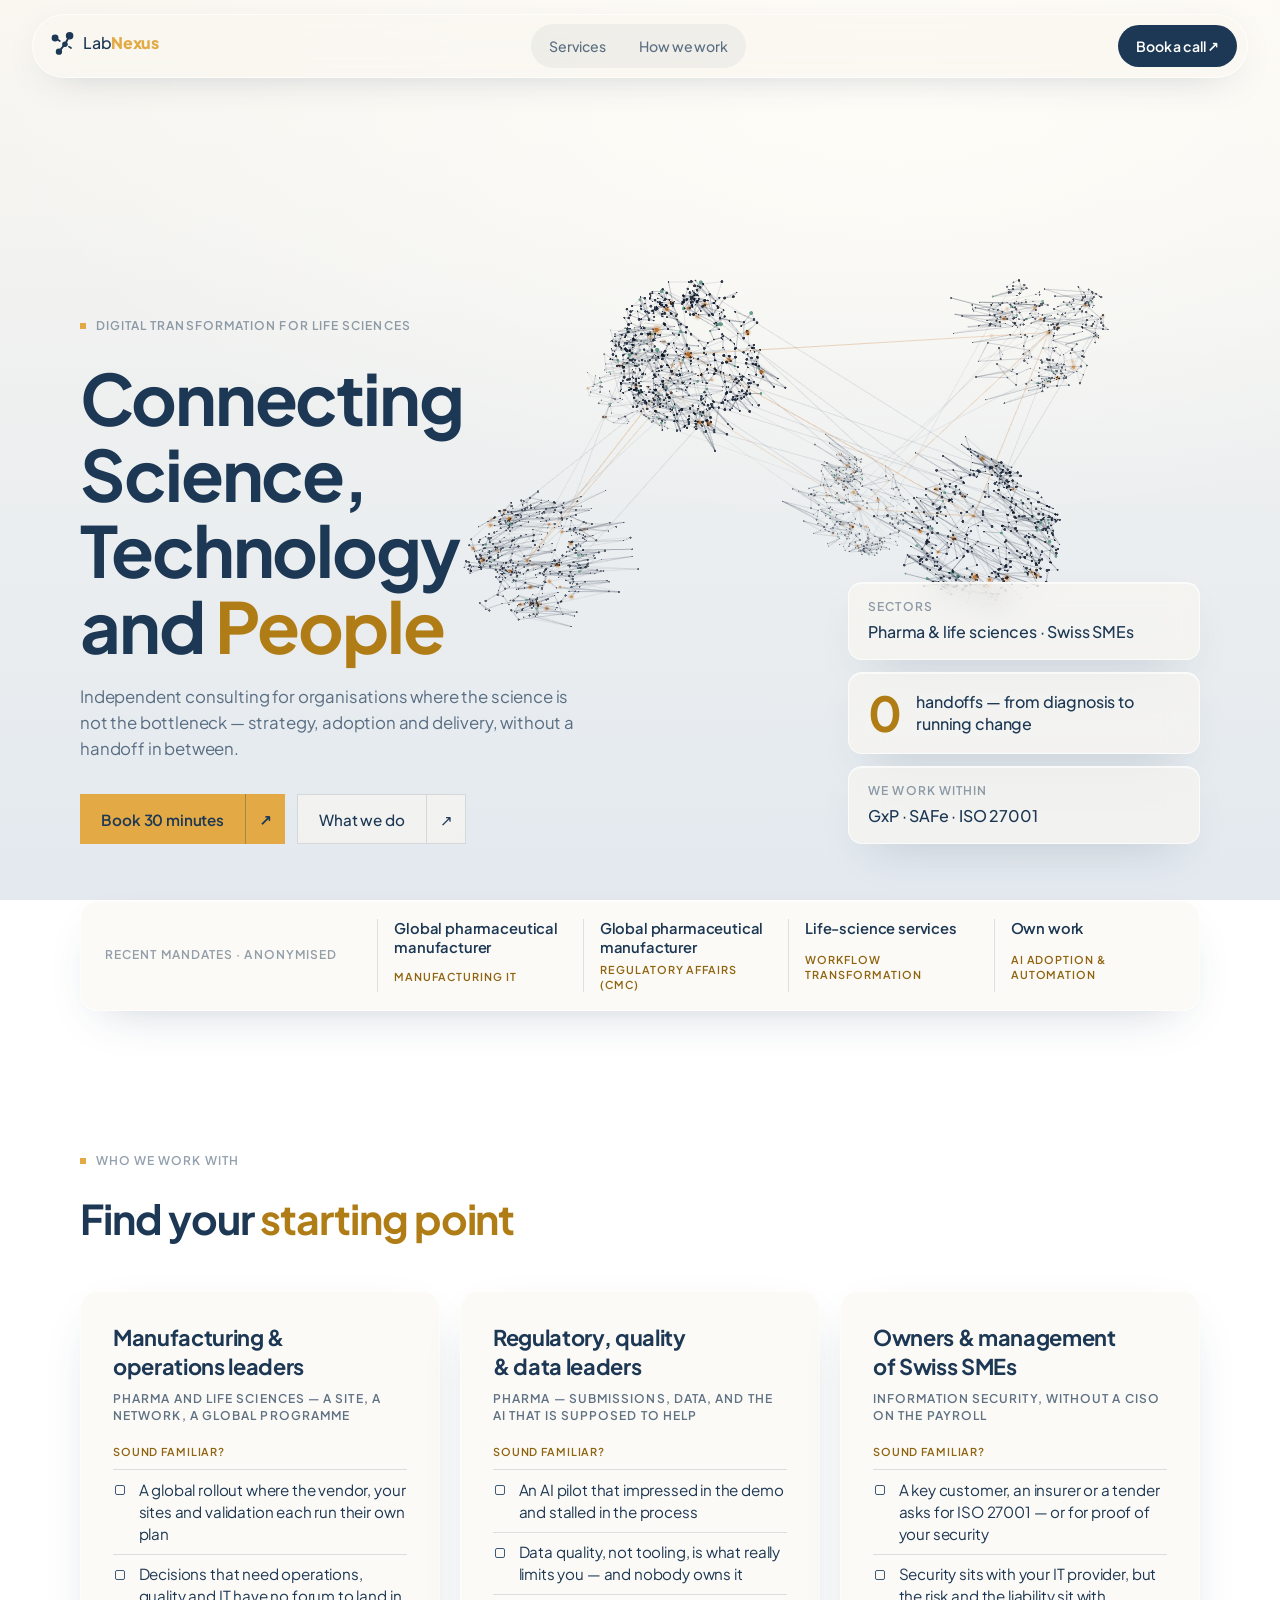
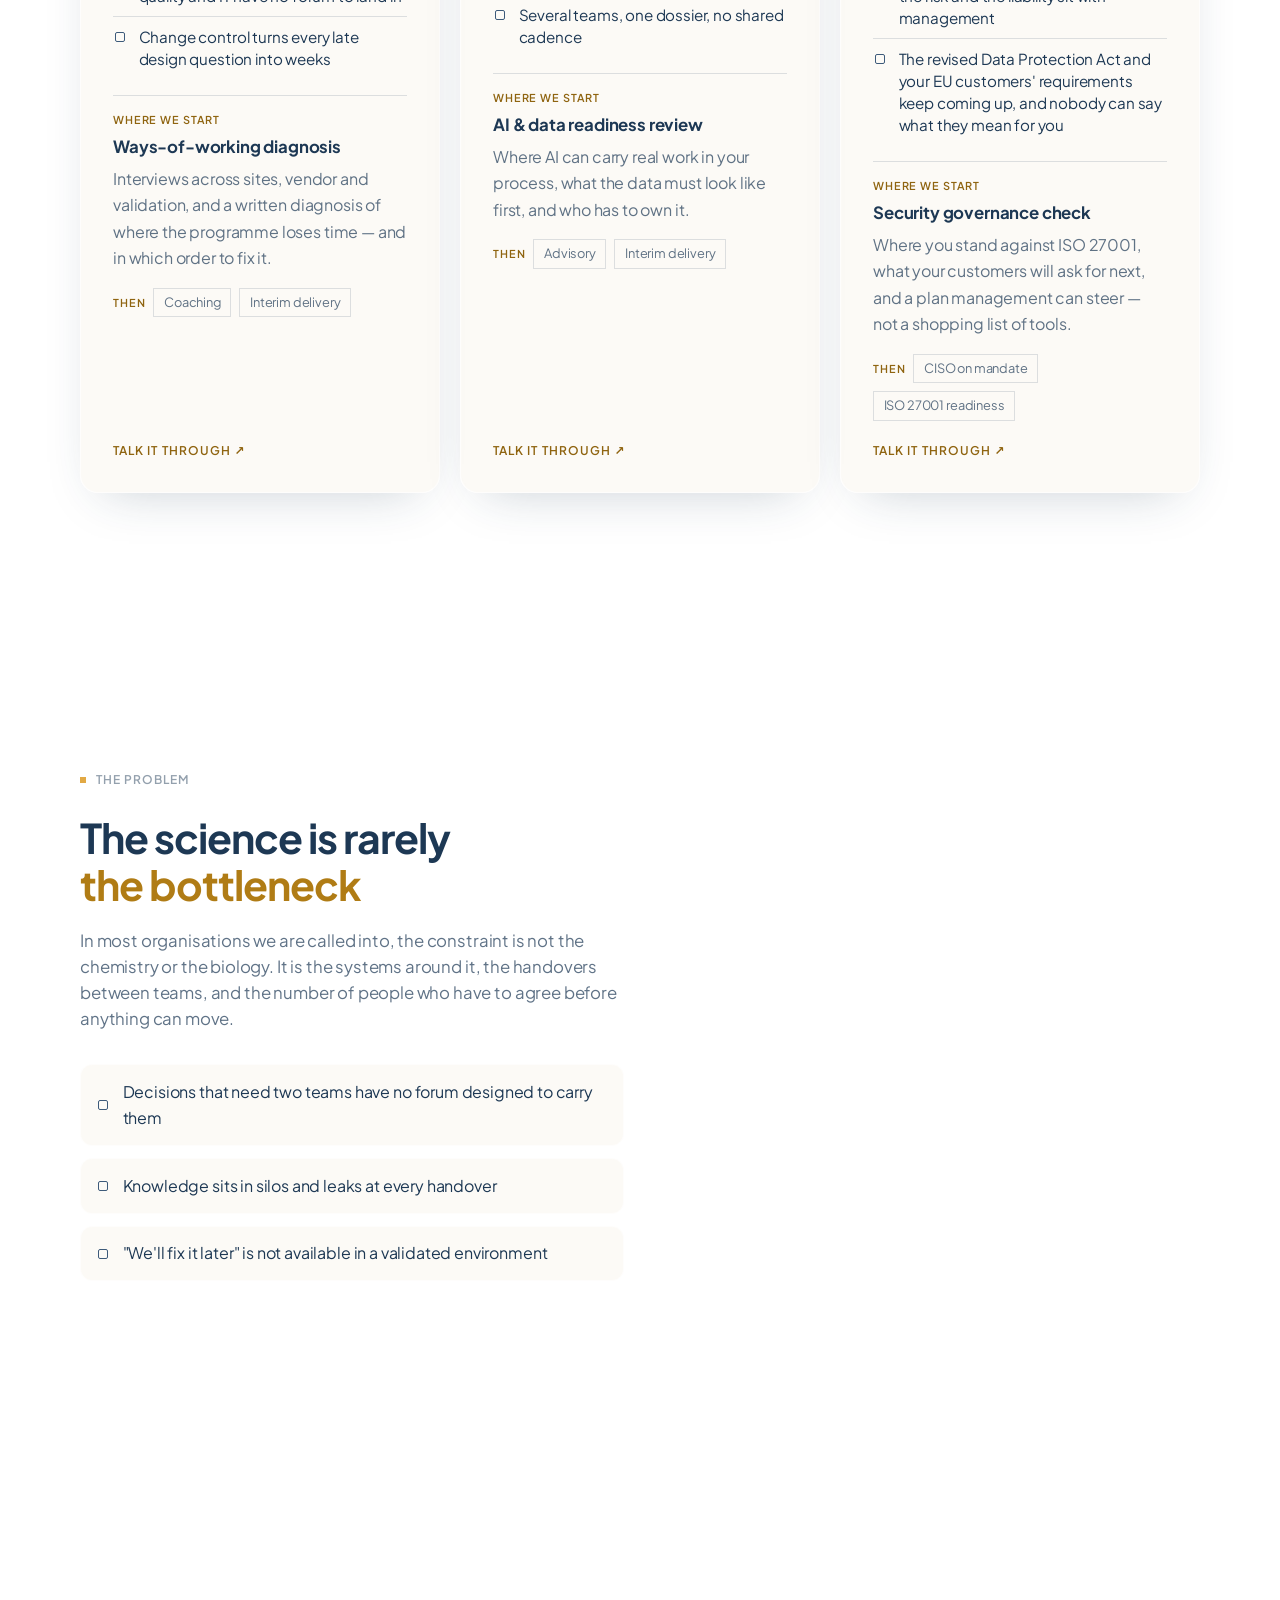
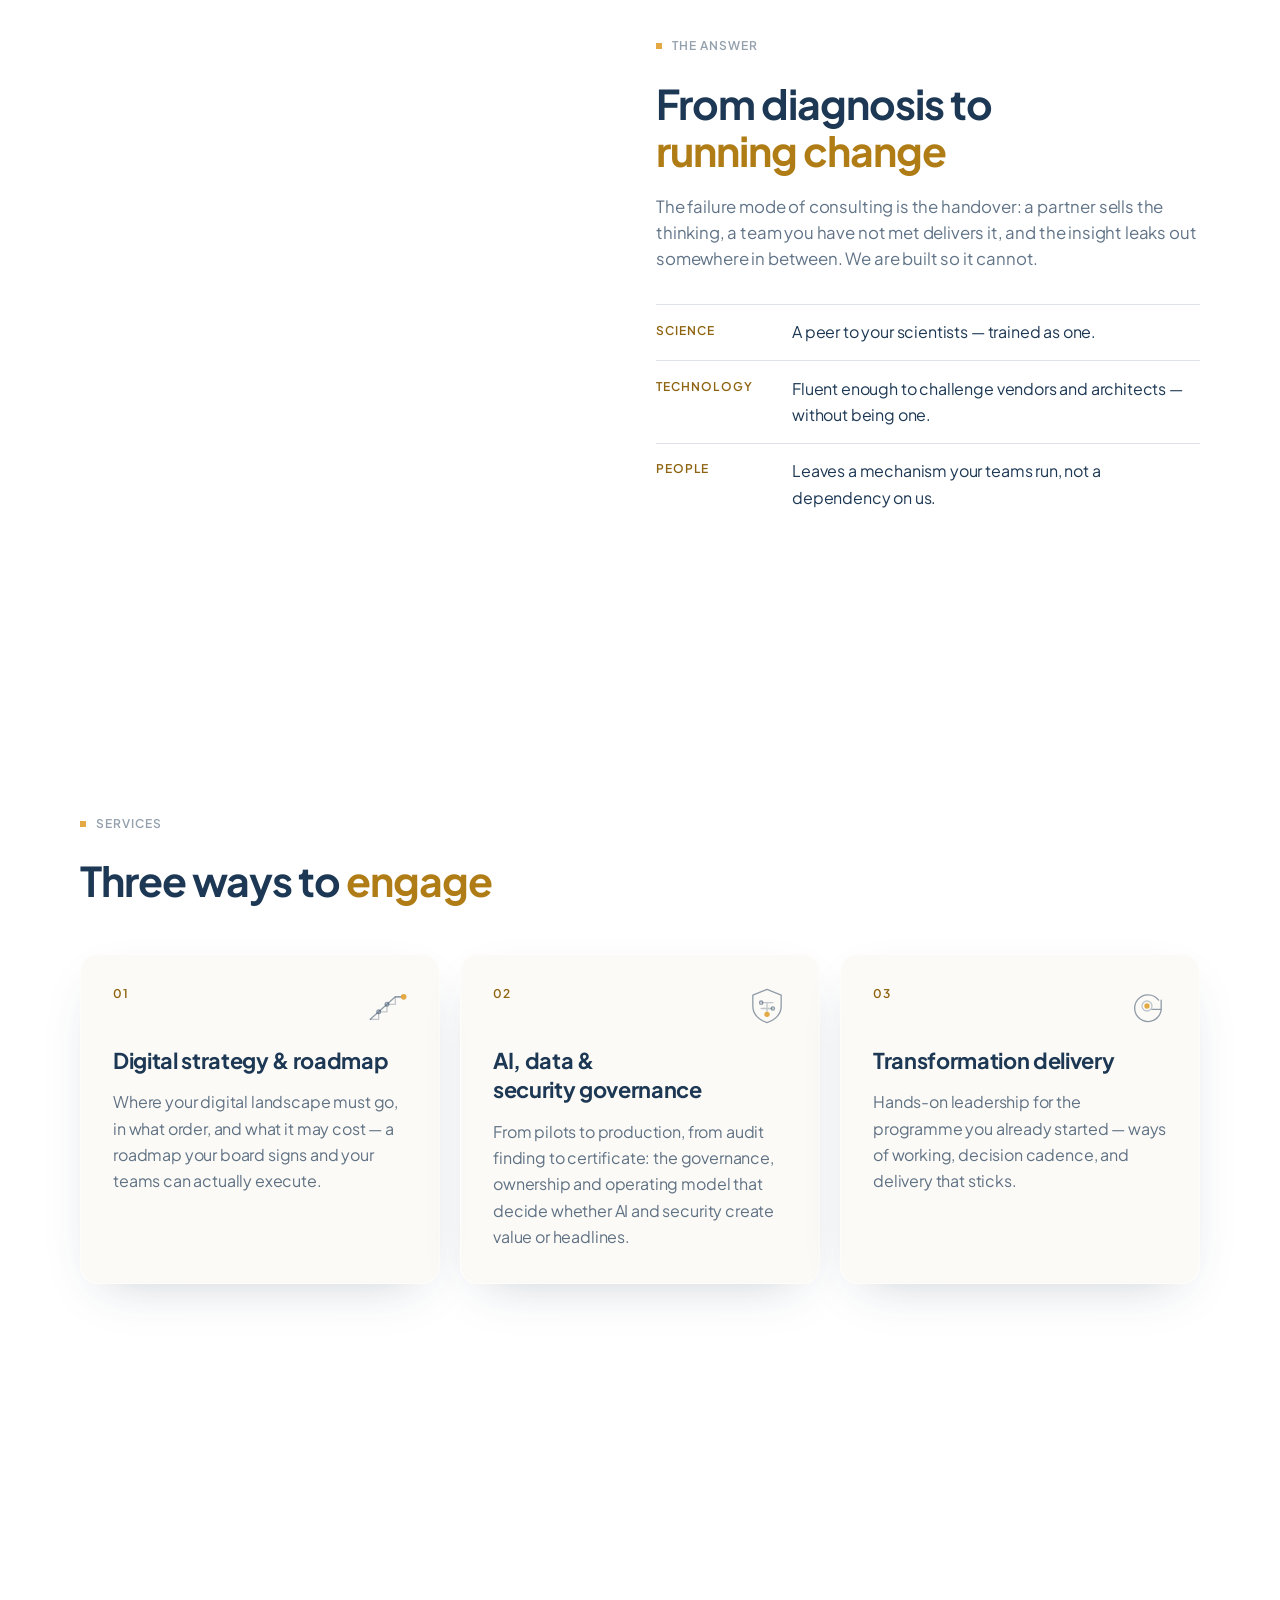
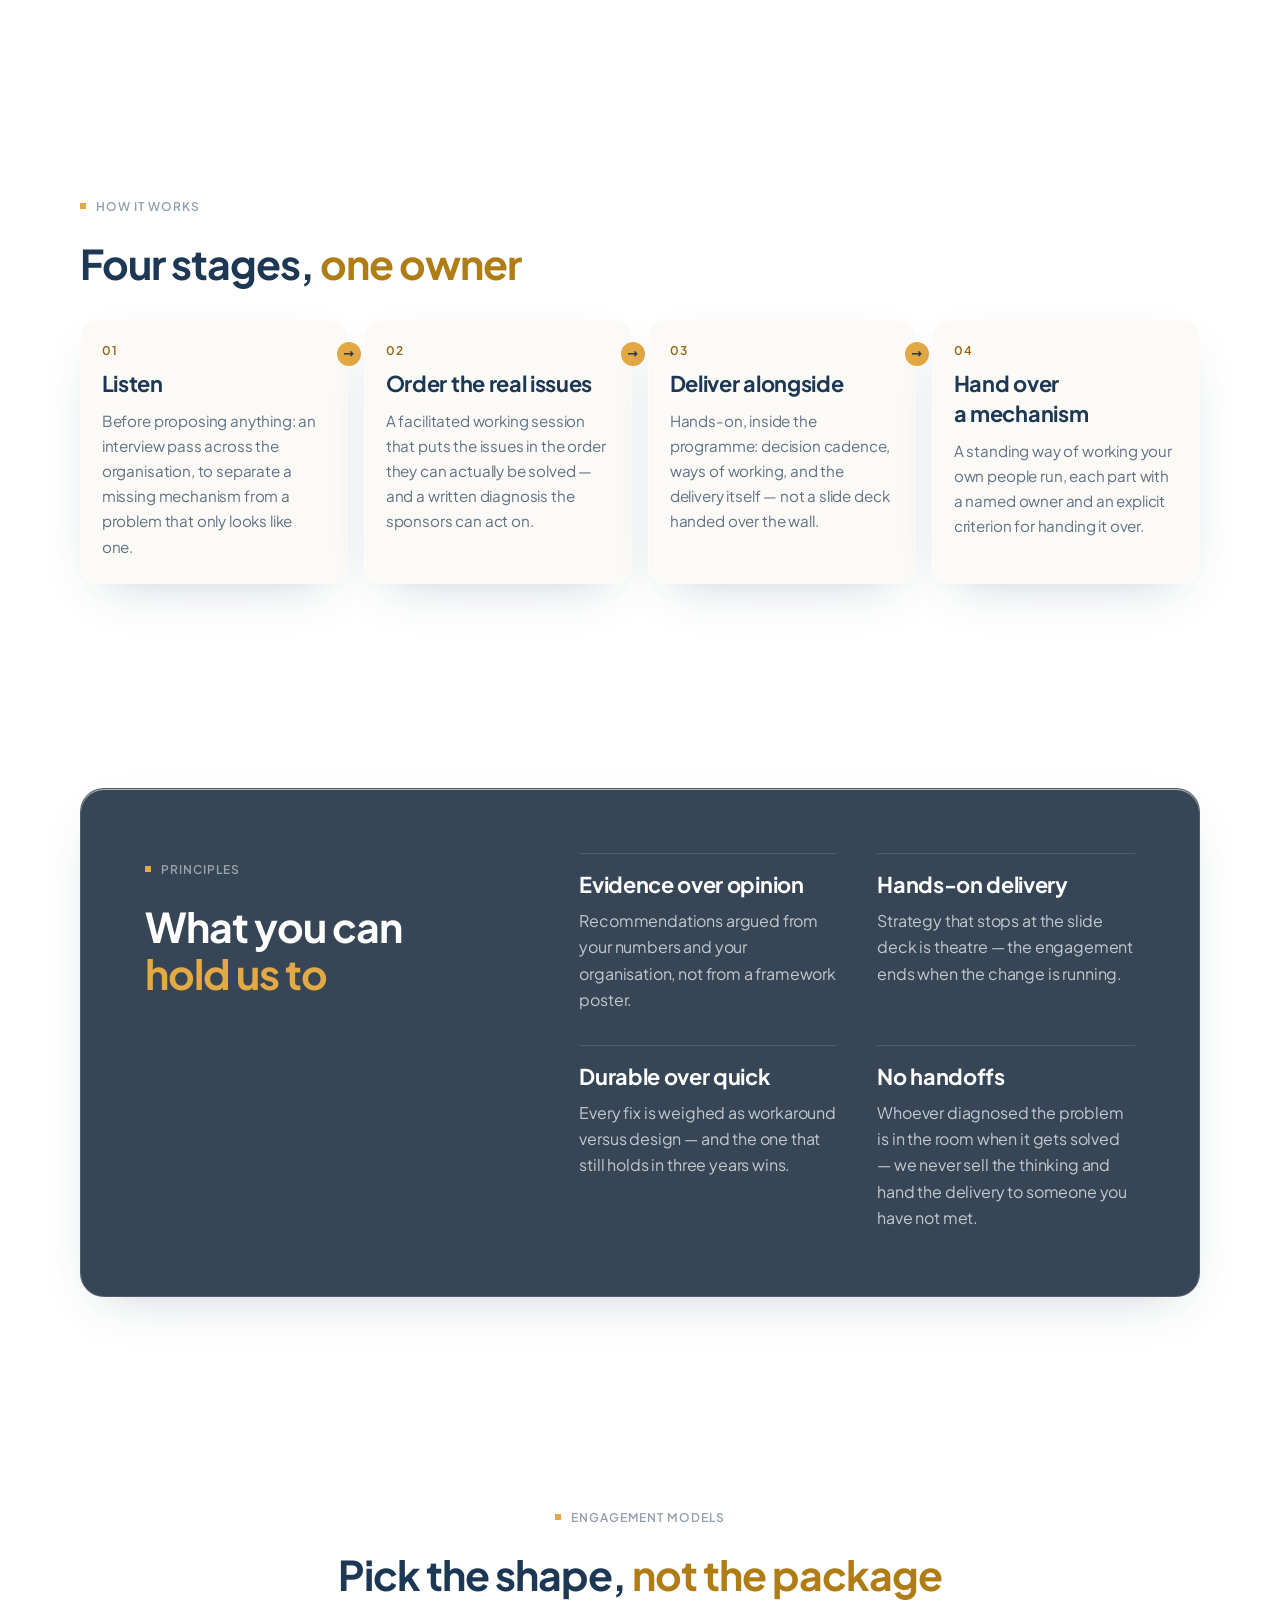
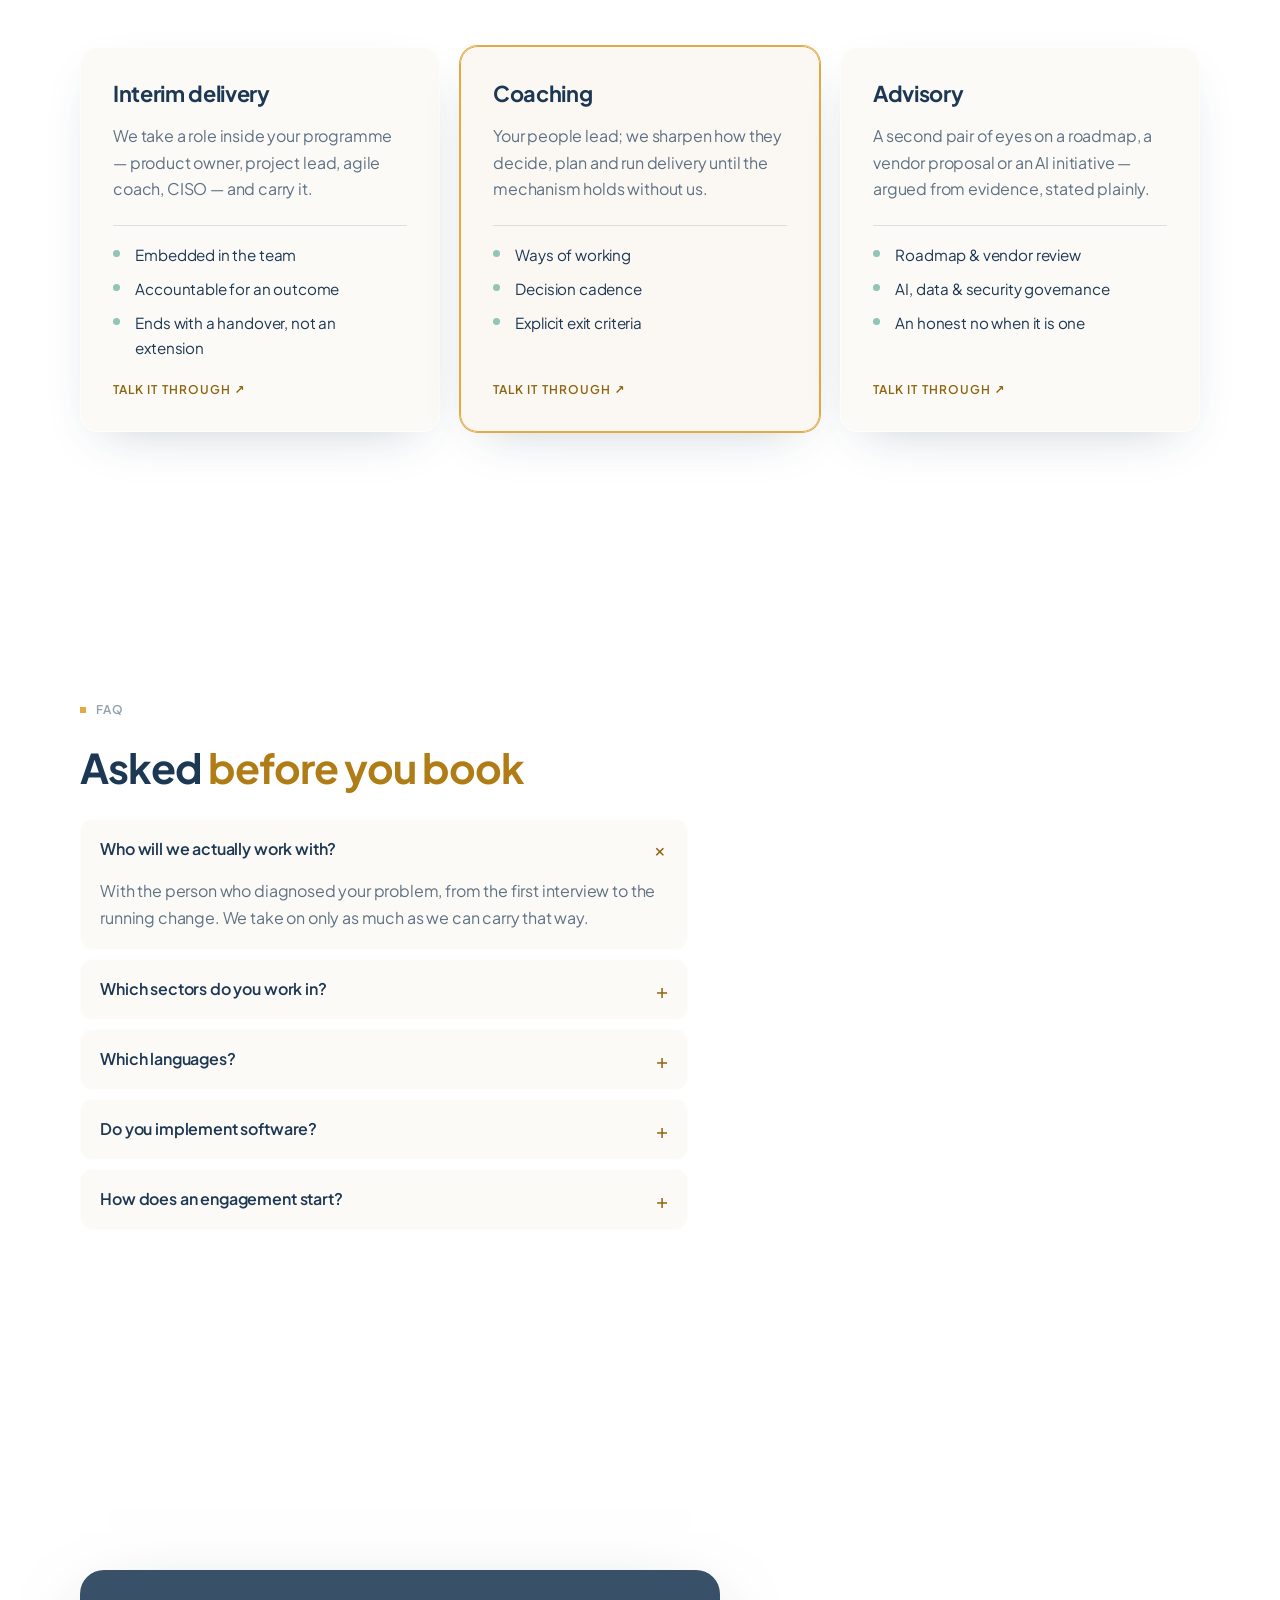
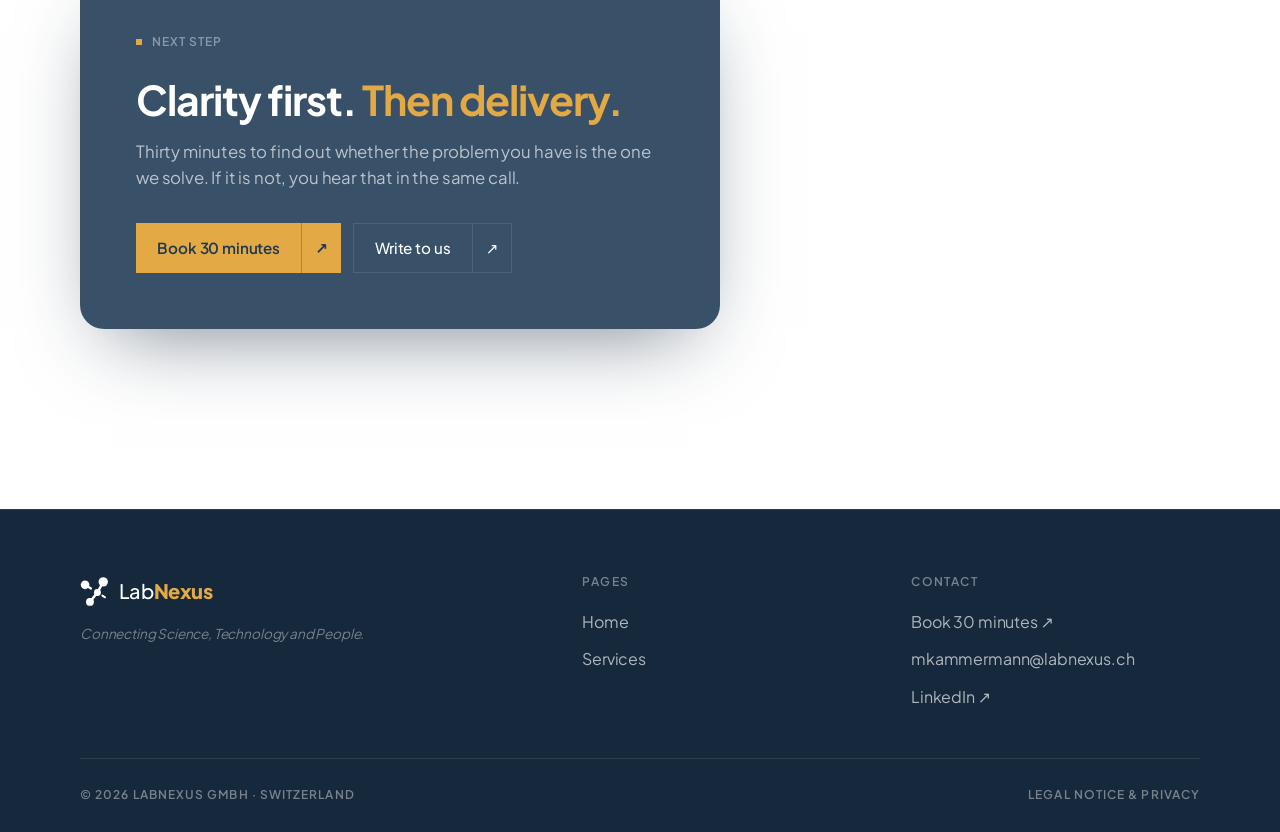
==== commit c04e5f89: "site: build 2026-11-11T12:14Z" ====
--- a/index.html
+++ b/index.html
@@ -1,43 +1,52 @@
-<!DOCTYPE html><html lang="en"> <head><meta charset="utf-8"><meta name="viewport" content="width=device-width, initial-scale=1"><title>LabNexus — Connecting Science, Technology and People</title><meta name="description" content="Business management consulting for pharma and life sciences — digital transformation from strategy to running change, with one partner."><meta property="og:title" content="LabNexus — Connecting Science, Technology and People"><meta property="og:description" content="Business management consulting for pharma and life sciences — digital transformation from strategy to running change, with one partner."><meta property="og:type" content="website"><link rel="icon" href="data:,"><link rel="stylesheet" href="/labnexus-site/_astro/about.xK3TQkWM.css">
-<style>.swarm[data-astro-cid-pbdssku5]{position:absolute;inset:0;width:100%;height:100%;pointer-events:none;opacity:var(--swarm-alpha, 1);@media(max-width:720px){opacity:calc(var(--swarm-alpha, 1) * .45)}-webkit-mask-image:radial-gradient(115% 105% at var(--swarm-mask),#000 0%,#000 40%,transparent 100%);mask-image:radial-gradient(115% 105% at var(--swarm-mask),#000 0%,#000 40%,transparent 100%)}
-.hero[data-astro-cid-bbe6dxrz]{position:relative;overflow:hidden;padding-block:clamp(4rem,9vw,8rem) clamp(3rem,6vw,5rem);background-image:radial-gradient(90% 80% at 78% 88%,rgba(61,90,122,.55) 0%,transparent 70%);min-height:min(78vh,720px);display:flex;align-items:center}.hero[data-astro-cid-bbe6dxrz]>.container{width:100%}.h1[data-astro-cid-bbe6dxrz]{margin-bottom:clamp(4rem,10vw,9rem)}.foot[data-astro-cid-bbe6dxrz]{display:flex}.pitch[data-astro-cid-bbe6dxrz]{max-width:26rem;display:grid;gap:1.75rem;justify-items:start}.pitch[data-astro-cid-bbe6dxrz] .lead[data-astro-cid-bbe6dxrz]{padding-bottom:1.5rem;border-bottom:1px solid var(--hairline)}.glyph[data-astro-cid-ztaziqsp]{width:2.5rem;height:2.5rem;color:var(--fg-3)}.card[data-astro-cid-uhzbvkqe]{background:var(--surface);border-radius:12px;padding:clamp(1.5rem,2.5vw,2.25rem);display:grid;gap:.9rem;align-content:start}.top[data-astro-cid-uhzbvkqe]{display:flex;align-items:flex-start;justify-content:space-between;gap:1rem;margin-bottom:.35rem}.num[data-astro-cid-uhzbvkqe]{color:var(--accent-ink)}.h3[data-astro-cid-uhzbvkqe]{margin:0}.desc[data-astro-cid-uhzbvkqe]{margin:0;color:var(--fg-2)}.ticker[data-astro-cid-kofmyqso]{overflow:hidden;white-space:nowrap;padding-block:clamp(2rem,4vw,3.5rem)}.track[data-astro-cid-kofmyqso]{display:inline-flex;animation:drift 40s linear infinite}.track[data-astro-cid-kofmyqso] span[data-astro-cid-kofmyqso]{font-size:clamp(2.5rem,5.5vw,4.5rem);font-weight:700;letter-spacing:-.03em;color:var(--sand)}@keyframes drift{to{transform:translate(-50%)}}@media(prefers-reduced-motion:reduce){.track[data-astro-cid-kofmyqso]{animation:none}}.statement[data-astro-cid-j7pv25f6]{max-width:56rem}.head[data-astro-cid-j7pv25f6]{margin-bottom:clamp(2rem,4vw,3rem)}.cards[data-astro-cid-j7pv25f6]{display:grid;grid-template-columns:repeat(3,1fr);gap:1.25rem}.values[data-astro-cid-j7pv25f6]{display:grid;grid-template-columns:1fr 1fr;gap:clamp(2rem,4vw,3.5rem)}.value[data-astro-cid-j7pv25f6]{border-top:1px solid var(--hairline);padding-top:1.5rem}.value[data-astro-cid-j7pv25f6] .h3[data-astro-cid-j7pv25f6]{margin:0 0 .6rem}.value[data-astro-cid-j7pv25f6] p[data-astro-cid-j7pv25f6]{margin:0;color:var(--fg-2);max-width:30rem}.row-head[data-astro-cid-j7pv25f6]{display:flex;align-items:flex-end;justify-content:space-between;gap:1rem;margin-bottom:clamp(2rem,4vw,3rem)}.all[data-astro-cid-j7pv25f6]{color:var(--accent-ink);padding-bottom:.4rem}.posts[data-astro-cid-j7pv25f6]{display:grid;grid-template-columns:1fr 1fr;gap:1.25rem}@media(max-width:900px){.cards[data-astro-cid-j7pv25f6]{grid-template-columns:1fr}}@media(max-width:760px){.values[data-astro-cid-j7pv25f6],.posts[data-astro-cid-j7pv25f6]{grid-template-columns:1fr}}
-.btn[data-astro-cid-vnzlvqnm]{display:inline-flex;align-items:stretch;font-family:var(--font-sans);font-weight:500;font-size:.95rem;letter-spacing:-.01em;transition:opacity .15s ease,border-color .15s ease}.text[data-astro-cid-vnzlvqnm]{display:inline-flex;align-items:center;padding:.75em 1.4em}.arrow[data-astro-cid-vnzlvqnm]{display:inline-flex;align-items:center;justify-content:center;width:2.6em}.primary[data-astro-cid-vnzlvqnm]{background:var(--gold);color:var(--navy);font-weight:600}.primary[data-astro-cid-vnzlvqnm] .arrow[data-astro-cid-vnzlvqnm]{border-left:1px solid rgba(29,56,84,.3)}.primary[data-astro-cid-vnzlvqnm]:hover{opacity:.88}.ghost[data-astro-cid-vnzlvqnm]{border:1px solid var(--hairline);color:var(--fg)}.ghost[data-astro-cid-vnzlvqnm] .arrow[data-astro-cid-vnzlvqnm]{border-left:1px solid var(--hairline)}.ghost[data-astro-cid-vnzlvqnm]:hover{border-color:var(--fg)}
-article[data-astro-cid-iyiqi2so]{height:100%}.card[data-astro-cid-iyiqi2so]{height:100%;background:var(--surface);border-radius:12px;padding:clamp(1.5rem,2.5vw,2.25rem);display:grid;gap:.9rem;align-content:start;transition:background .15s ease}.card[data-astro-cid-iyiqi2so]:hover{background:var(--sand-200)}.cover[data-astro-cid-iyiqi2so]{width:100%;height:auto;aspect-ratio:16 / 9;object-fit:cover;border-radius:8px;margin-bottom:.4rem}.meta[data-astro-cid-iyiqi2so]{margin:0;color:var(--fg-3);display:flex;flex-wrap:wrap;gap:.75rem;align-items:baseline}.draft[data-astro-cid-iyiqi2so]{border:1px solid var(--fg-3);border-radius:999px;padding:.05em .8em;font-size:.7rem;letter-spacing:.1em}.h3[data-astro-cid-iyiqi2so]{margin:0}.excerpt[data-astro-cid-iyiqi2so]{margin:0;color:var(--fg-2)}.more[data-astro-cid-iyiqi2so]{color:var(--accent-ink)}
-.banner[data-astro-cid-frbqrhml]{background:var(--surface);border-radius:16px;padding:clamp(3rem,6vw,5rem) clamp(1.5rem,4vw,4rem);display:grid;justify-items:center;text-align:center;gap:.5rem}.sub[data-astro-cid-frbqrhml]{margin:0 0 1.75rem;color:var(--fg-2);max-width:34rem}
-</style></head> <body> <header class="dark" data-astro-cid-dmqpwcec> <div class="container bar" data-astro-cid-dmqpwcec> <a href="/labnexus-site/" class="brand" data-astro-cid-dmqpwcec><span class="logo" data-astro-cid-tvrurpns> <svg viewBox="0 0 32 32" aria-hidden="true" data-astro-cid-tvrurpns> <g stroke="currentColor" stroke-linecap="round" data-astro-cid-tvrurpns> <line x1="24.8" y1="6.2" x2="18.6" y2="17.6" stroke-width="2.6" data-astro-cid-tvrurpns></line> <line x1="18.6" y1="17.6" x2="10.6" y2="27.6" stroke-width="2.6" data-astro-cid-tvrurpns></line> <line x1="5.4" y1="9.4" x2="11.7" y2="13.3" stroke-width="2.4" data-astro-cid-tvrurpns></line> <line x1="23.9" y1="20.9" x2="26.7" y2="22.7" stroke-width="2.2" data-astro-cid-tvrurpns></line> </g> <circle cx="24.8" cy="6.2" r="5" fill="currentColor" data-astro-cid-tvrurpns></circle> <circle cx="5.4" cy="9.4" r="4.6" fill="currentColor" data-astro-cid-tvrurpns></circle> <circle cx="18.6" cy="17.6" r="3.7" fill="currentColor" data-astro-cid-tvrurpns></circle> <circle cx="10.6" cy="27.6" r="4.2" fill="currentColor" data-astro-cid-tvrurpns></circle> </svg> <span class="word" data-astro-cid-tvrurpns>Lab<span class="nexus" data-astro-cid-tvrurpns>Nexus</span></span> </span>  </a> <nav data-astro-cid-dmqpwcec> <a href="/labnexus-site/#services" data-astro-cid-dmqpwcec>Services</a><a href="/labnexus-site/work" data-astro-cid-dmqpwcec>Work</a><a href="/labnexus-site/about" data-astro-cid-dmqpwcec>About</a><a href="/labnexus-site/blog" data-astro-cid-dmqpwcec>Writing</a> <a href="https://calendar.app.google/GWzn5e6jQNoAXdLj6" target="_blank" rel="noopener noreferrer" class="cta" data-astro-cid-dmqpwcec>
+<!DOCTYPE html><html lang="en" data-astro-cid-sckkx6r4> <head><meta charset="utf-8"><meta name="viewport" content="width=device-width, initial-scale=1"><title>LabNexus — Connecting Science, Technology and People</title><meta name="description" content="Business management consulting for pharma and life sciences — digital transformation from strategy to running change, with one partner."><meta property="og:title" content="LabNexus — Connecting Science, Technology and People"><meta property="og:description" content="Business management consulting for pharma and life sciences — digital transformation from strategy to running change, with one partner."><meta property="og:type" content="website"><link rel="icon" href="data:,"><link rel="stylesheet" href="/_astro/index.B2zxNNWe.css">
+<style>.btn[data-astro-cid-vnzlvqnm]{display:inline-flex;align-items:stretch;font-family:var(--font-sans);font-weight:500;font-size:.95rem;letter-spacing:-.01em;transition:opacity .15s ease,border-color .15s ease}.text[data-astro-cid-vnzlvqnm]{display:inline-flex;align-items:center;padding:.75em 1.4em}.arrow[data-astro-cid-vnzlvqnm]{display:inline-flex;align-items:center;justify-content:center;width:2.6em}.primary[data-astro-cid-vnzlvqnm]{background:var(--gold);color:var(--navy);font-weight:600}.primary[data-astro-cid-vnzlvqnm] .arrow[data-astro-cid-vnzlvqnm]{border-left:1px solid rgba(29,56,84,.3)}.primary[data-astro-cid-vnzlvqnm]:hover{opacity:.88}.ghost[data-astro-cid-vnzlvqnm]{border:1px solid var(--hairline);color:var(--fg)}.ghost[data-astro-cid-vnzlvqnm] .arrow[data-astro-cid-vnzlvqnm]{border-left:1px solid var(--hairline)}.ghost[data-astro-cid-vnzlvqnm]:hover{border-color:var(--fg)}
+</style>
+<link rel="stylesheet" href="/_astro/index.CNdqTXSO.css"></head> <body class="field light" data-astro-cid-sckkx6r4> <canvas class="scene" aria-hidden="true" data-astro-cid-sckkx6r4></canvas> <header class="nav-wrap" data-astro-cid-sckkx6r4> <div class="nav" data-astro-cid-sckkx6r4> <a href="/" class="brand" aria-label="LabNexus — home" data-astro-cid-sckkx6r4><span class="logo" data-astro-cid-tvrurpns> <svg viewBox="0 0 32 32" aria-hidden="true" data-astro-cid-tvrurpns> <g stroke="currentColor" stroke-linecap="round" data-astro-cid-tvrurpns> <line x1="24.8" y1="6.2" x2="18.6" y2="17.6" stroke-width="2.6" data-astro-cid-tvrurpns></line> <line x1="18.6" y1="17.6" x2="10.6" y2="27.6" stroke-width="2.6" data-astro-cid-tvrurpns></line> <line x1="5.4" y1="9.4" x2="11.7" y2="13.3" stroke-width="2.4" data-astro-cid-tvrurpns></line> <line x1="23.9" y1="20.9" x2="26.7" y2="22.7" stroke-width="2.2" data-astro-cid-tvrurpns></line> </g> <circle cx="24.8" cy="6.2" r="5" fill="currentColor" data-astro-cid-tvrurpns></circle> <circle cx="5.4" cy="9.4" r="4.6" fill="currentColor" data-astro-cid-tvrurpns></circle> <circle cx="18.6" cy="17.6" r="3.7" fill="currentColor" data-astro-cid-tvrurpns></circle> <circle cx="10.6" cy="27.6" r="4.2" fill="currentColor" data-astro-cid-tvrurpns></circle> </svg> <span class="word" data-astro-cid-tvrurpns>Lab<span class="nexus" data-astro-cid-tvrurpns>Nexus</span></span> </span>  </a> <nav class="pills" aria-label="Primary" data-astro-cid-sckkx6r4> <a href="/#services" data-astro-cid-sckkx6r4>Services</a><a href="/#how" data-astro-cid-sckkx6r4>How we work</a> </nav> <a href="https://calendar.app.google/GWzn5e6jQNoAXdLj6" target="_blank" rel="noopener noreferrer" class="cta" data-astro-cid-sckkx6r4>
 Book a call ↗
-</a> </nav> </div> </header>  <main>  <section class="hero dark" data-astro-cid-bbe6dxrz> <canvas class="swarm" data-nexus-swarm data-density="7000" data-speed="1" data-lag="2.7" data-spread="0.58" data-glow="32" data-accent="8" data-pull="1" data-buzz="0.22" data-homex="0.76" data-homey="0.55" style="--swarm-mask: 76% 55%; --swarm-alpha: 1;" aria-hidden="true" data-astro-cid-pbdssku5></canvas>  <script type="module" src="/labnexus-site/_astro/NexusSwarm.astro_astro_type_script_index_0_lang.Hwxk6lJP.js"></script> <div class="container" data-astro-cid-bbe6dxrz> <h1 class="h1" data-astro-cid-bbe6dxrz>
-Connecting Science,<br data-astro-cid-bbe6dxrz>Technology and <span class="accent" data-astro-cid-bbe6dxrz>People</span> </h1> <div class="foot" data-astro-cid-bbe6dxrz> <div class="pitch" data-astro-cid-bbe6dxrz> <p class="lead" data-astro-cid-bbe6dxrz>
-Business management consulting for pharma and life sciences —
-          digital transformation from strategy to running change, with one
-          partner.
-</p> <a href="https://calendar.app.google/GWzn5e6jQNoAXdLj6" class="btn primary" target="_blank" rel="noopener noreferrer" data-astro-cid-vnzlvqnm> <span class="text" data-astro-cid-vnzlvqnm>Book a consultation</span> <span class="arrow" aria-hidden="true" data-astro-cid-vnzlvqnm>↗</span> </a>  </div> </div> </div> </section>  <div class="light" data-astro-cid-j7pv25f6> <section class="section about" data-astro-cid-j7pv25f6> <div class="container" data-astro-cid-j7pv25f6> <p class="label">About LabNexus</p> <p class="h2 statement" data-astro-cid-j7pv25f6>
-Independent consulting for life-science companies that need
-<span class="accent" data-astro-cid-j7pv25f6>advice that survives contact</span>
-with their organisation — strategy, adoption, and delivery from one
-          partner.
-</p> </div> </section> <div class="ticker" aria-hidden="true" data-astro-cid-kofmyqso> <div class="track" data-astro-cid-kofmyqso> <span data-astro-cid-kofmyqso>Science  •  Technology  •  People  •  Innovation  •  Performance&ensp;•&ensp;</span> <span data-astro-cid-kofmyqso>Science  •  Technology  •  People  •  Innovation  •  Performance&ensp;•&ensp;</span> </div> </div>  <section class="section" id="services" data-astro-cid-j7pv25f6> <div class="container" data-astro-cid-j7pv25f6> <div class="row-head" data-astro-cid-j7pv25f6> <div data-astro-cid-j7pv25f6> <p class="label">Services</p> <h2 class="h2" data-astro-cid-j7pv25f6>Three ways to <span class="accent" data-astro-cid-j7pv25f6>engage</span></h2> </div> <a href="/labnexus-site/work" class="mono all" data-astro-cid-j7pv25f6>Selected work ↗</a> </div> <div class="cards" data-astro-cid-j7pv25f6> <div class="card" data-astro-cid-uhzbvkqe> <div class="top" data-astro-cid-uhzbvkqe> <span class="mono num" data-astro-cid-uhzbvkqe>01</span> <svg class="glyph" viewBox="0 0 48 48" fill="none" stroke="currentColor" stroke-width="1.6" stroke-linecap="round" stroke-linejoin="round" aria-hidden="true" data-astro-cid-ztaziqsp> <path d="M4 40h10v-9h10v-9h10v-9h10" opacity="0.55" data-astro-cid-ztaziqsp></path> <path d="M4 40 14 31 24 22 34 13 44 13" data-astro-cid-ztaziqsp></path> <circle cx="14" cy="31" r="2.2" data-astro-cid-ztaziqsp></circle> <circle cx="24" cy="22" r="2.2" data-astro-cid-ztaziqsp></circle> <circle cx="44" cy="13" r="3.4" fill="var(--accent-mark)" stroke="none" data-astro-cid-ztaziqsp></circle>    </svg>  </div> <h3 class="h3" data-astro-cid-uhzbvkqe>Digital strategy &amp; architecture</h3> <p class="desc" data-astro-cid-uhzbvkqe>
-Where your digital landscape must go, in what order, and what it
-            may cost — a roadmap your board signs and your teams can actually
+</a> <details class="menu" data-astro-cid-sckkx6r4> <summary aria-label="Menu" data-astro-cid-sckkx6r4><span data-astro-cid-sckkx6r4></span><span data-astro-cid-sckkx6r4></span></summary> <nav class="sheet" aria-label="Primary" data-astro-cid-sckkx6r4> <a href="/#services" data-astro-cid-sckkx6r4>Services</a><a href="/#how" data-astro-cid-sckkx6r4>How we work</a> <a href="https://calendar.app.google/GWzn5e6jQNoAXdLj6" target="_blank" rel="noopener noreferrer" class="sheet-cta" data-astro-cid-sckkx6r4>
+Book a call ↗
+</a> </nav> </details> </div> </header> <main data-astro-cid-sckkx6r4>   <section class="hero" data-scene="0" data-astro-cid-j7pv25f6> <div class="container hero-grid" data-astro-cid-j7pv25f6> <div class="hero-copy" data-astro-cid-j7pv25f6> <p class="label">Digital transformation for life sciences</p> <h1 class="h1" data-astro-cid-j7pv25f6>
+Connecting Science, Technology and <span class="accent" data-astro-cid-j7pv25f6>People</span> </h1> <p class="lead" data-astro-cid-j7pv25f6>
+Independent consulting for organisations where the science is not the
+          bottleneck — strategy, adoption and delivery, without a handoff in
+          between.
+</p> <div class="actions" data-astro-cid-j7pv25f6> <a href="https://calendar.app.google/GWzn5e6jQNoAXdLj6" class="btn primary" target="_blank" rel="noopener noreferrer" data-astro-cid-vnzlvqnm> <span class="text" data-astro-cid-vnzlvqnm>Book 30 minutes</span> <span class="arrow" aria-hidden="true" data-astro-cid-vnzlvqnm>↗</span> </a>  <a href="/#services" class="btn ghost" data-astro-cid-vnzlvqnm> <span class="text" data-astro-cid-vnzlvqnm>What we do</span> <span class="arrow" aria-hidden="true" data-astro-cid-vnzlvqnm>↗</span> </a>  </div> </div> <div class="hero-facts" data-astro-cid-j7pv25f6> <div class="fact glass" data-astro-cid-j7pv25f6> <span class="mono k" data-astro-cid-j7pv25f6>Sectors</span> <span class="v" data-astro-cid-j7pv25f6>Pharma &amp; life sciences · Swiss SMEs</span> </div> <div class="fact glass big" data-astro-cid-j7pv25f6> <span class="num" data-astro-cid-j7pv25f6>0</span> <span class="v" data-astro-cid-j7pv25f6>handoffs — from diagnosis to running change</span> </div> <div class="fact glass" data-astro-cid-j7pv25f6> <span class="mono k" data-astro-cid-j7pv25f6>We work within</span> <span class="v" data-astro-cid-j7pv25f6>GxP · SAFe · ISO 27001</span> </div> </div> </div> </section>  <section class="proof" aria-label="Recent mandates" data-astro-cid-j7pv25f6> <div class="container" data-astro-cid-j7pv25f6> <div class="proof-bar glass" data-astro-cid-j7pv25f6> <span class="mono proof-k" data-astro-cid-j7pv25f6>Recent mandates · anonymised</span> <ul data-astro-cid-j7pv25f6> <li data-astro-cid-j7pv25f6> <span class="who" data-astro-cid-j7pv25f6>Global pharmaceutical manufacturer</span> <span class="what mono" data-astro-cid-j7pv25f6>Manufacturing IT</span> </li><li data-astro-cid-j7pv25f6> <span class="who" data-astro-cid-j7pv25f6>Global pharmaceutical manufacturer</span> <span class="what mono" data-astro-cid-j7pv25f6>Regulatory affairs (CMC)</span> </li><li data-astro-cid-j7pv25f6> <span class="who" data-astro-cid-j7pv25f6>Life-science services</span> <span class="what mono" data-astro-cid-j7pv25f6>Workflow transformation</span> </li><li data-astro-cid-j7pv25f6> <span class="who" data-astro-cid-j7pv25f6>Own work</span> <span class="what mono" data-astro-cid-j7pv25f6>AI adoption &amp; automation</span> </li> </ul> </div> </div> </section>  <section class="section readers" id="readers" data-scene="2" data-place="1.1,0,0.75" data-astro-cid-j7pv25f6> <div class="container" data-astro-cid-j7pv25f6> <div class="head-row" data-astro-cid-j7pv25f6> <div data-astro-cid-j7pv25f6> <p class="label">Who we work with</p> <h2 class="h2" data-astro-cid-j7pv25f6>Find your <span class="accent" data-astro-cid-j7pv25f6>starting point</span></h2> </div> </div> <div class="reader-grid" data-astro-cid-j7pv25f6> <article class="reader glass" id="pharma-operations" data-astro-cid-j7pv25f6>  <h3 class="h3" data-astro-cid-j7pv25f6>Manufacturing &amp; operations leaders</h3> <p class="mono ctx" data-astro-cid-j7pv25f6>Pharma and life sciences — a site, a network, a global programme</p> <p class="mono rk" data-astro-cid-j7pv25f6>Sound familiar?</p> <ul class="ticks" data-astro-cid-j7pv25f6> <li data-astro-cid-j7pv25f6>A global rollout where the vendor, your sites and validation each run their own plan</li><li data-astro-cid-j7pv25f6>Decisions that need operations, quality and IT have no forum to land in</li><li data-astro-cid-j7pv25f6>Change control turns every late design question into weeks</li> </ul> <div class="start" data-astro-cid-j7pv25f6> <p class="mono rk" data-astro-cid-j7pv25f6>Where we start</p> <h4 data-astro-cid-j7pv25f6>Ways-of-working diagnosis</h4> <p data-astro-cid-j7pv25f6>Interviews across sites, vendor and validation, and a written diagnosis of where the programme loses time — and in which order to fix it.</p> </div> <div class="then" data-astro-cid-j7pv25f6> <span class="mono rk" data-astro-cid-j7pv25f6>Then</span> <span class="chip" data-astro-cid-j7pv25f6>Coaching</span><span class="chip" data-astro-cid-j7pv25f6>Interim delivery</span> </div> <a href="https://calendar.app.google/GWzn5e6jQNoAXdLj6" target="_blank" rel="noopener noreferrer" class="mono model-cta" data-astro-cid-j7pv25f6>
+Talk it through ↗
+</a> </article><article class="reader glass" id="regulatory-data" data-astro-cid-j7pv25f6>  <h3 class="h3" data-astro-cid-j7pv25f6>Regulatory, quality &amp; data leaders</h3> <p class="mono ctx" data-astro-cid-j7pv25f6>Pharma — submissions, data, and the AI that is supposed to help</p> <p class="mono rk" data-astro-cid-j7pv25f6>Sound familiar?</p> <ul class="ticks" data-astro-cid-j7pv25f6> <li data-astro-cid-j7pv25f6>An AI pilot that impressed in the demo and stalled in the process</li><li data-astro-cid-j7pv25f6>Data quality, not tooling, is what really limits you — and nobody owns it</li><li data-astro-cid-j7pv25f6>Several teams, one dossier, no shared cadence</li> </ul> <div class="start" data-astro-cid-j7pv25f6> <p class="mono rk" data-astro-cid-j7pv25f6>Where we start</p> <h4 data-astro-cid-j7pv25f6>AI &amp; data readiness review</h4> <p data-astro-cid-j7pv25f6>Where AI can carry real work in your process, what the data must look like first, and who has to own it.</p> </div> <div class="then" data-astro-cid-j7pv25f6> <span class="mono rk" data-astro-cid-j7pv25f6>Then</span> <span class="chip" data-astro-cid-j7pv25f6>Advisory</span><span class="chip" data-astro-cid-j7pv25f6>Interim delivery</span> </div> <a href="https://calendar.app.google/GWzn5e6jQNoAXdLj6" target="_blank" rel="noopener noreferrer" class="mono model-cta" data-astro-cid-j7pv25f6>
+Talk it through ↗
+</a> </article><article class="reader glass" id="sme-security" data-astro-cid-j7pv25f6>  <h3 class="h3" data-astro-cid-j7pv25f6>Owners &amp; management of Swiss SMEs</h3> <p class="mono ctx" data-astro-cid-j7pv25f6>Information security, without a CISO on the payroll</p> <p class="mono rk" data-astro-cid-j7pv25f6>Sound familiar?</p> <ul class="ticks" data-astro-cid-j7pv25f6> <li data-astro-cid-j7pv25f6>A key customer, an insurer or a tender asks for ISO 27001 — or for proof of your security</li><li data-astro-cid-j7pv25f6>Security sits with your IT provider, but the risk and the liability sit with management</li><li data-astro-cid-j7pv25f6>The revised Data Protection Act and your EU customers&#39; requirements keep coming up, and nobody can say what they mean for you</li> </ul> <div class="start" data-astro-cid-j7pv25f6> <p class="mono rk" data-astro-cid-j7pv25f6>Where we start</p> <h4 data-astro-cid-j7pv25f6>Security governance check</h4> <p data-astro-cid-j7pv25f6>Where you stand against ISO 27001, what your customers will ask for next, and a plan management can steer — not a shopping list of tools.</p> </div> <div class="then" data-astro-cid-j7pv25f6> <span class="mono rk" data-astro-cid-j7pv25f6>Then</span> <span class="chip" data-astro-cid-j7pv25f6>CISO on mandate</span><span class="chip" data-astro-cid-j7pv25f6>ISO 27001 readiness</span> </div> <a href="https://calendar.app.google/GWzn5e6jQNoAXdLj6" target="_blank" rel="noopener noreferrer" class="mono model-cta" data-astro-cid-j7pv25f6>
+Talk it through ↗
+</a> </article> </div> </div> </section>  <section class="section stage left" data-scene="1" data-astro-cid-j7pv25f6> <div class="container" data-astro-cid-j7pv25f6> <div class="panel" data-astro-cid-j7pv25f6> <p class="label">The problem</p> <h2 class="h2" data-astro-cid-j7pv25f6>
+The science is rarely <span class="accent" data-astro-cid-j7pv25f6>the bottleneck</span> </h2> <p class="lead" data-astro-cid-j7pv25f6>
+In most organisations we are called into, the constraint is not the
+          chemistry or the biology. It is the systems around it, the handovers
+          between teams, and the number of people who have to agree before
+          anything can move.
+</p> <ul class="ticks" data-astro-cid-j7pv25f6> <li data-astro-cid-j7pv25f6>Decisions that need two teams have no forum designed to carry them</li> <li data-astro-cid-j7pv25f6>Knowledge sits in silos and leaks at every handover</li> <li data-astro-cid-j7pv25f6>"We'll fix it later" is not available in a validated environment</li> </ul> </div> </div> </section>  <section class="section stage right" data-scene="2" data-astro-cid-j7pv25f6> <div class="container" data-astro-cid-j7pv25f6> <div class="panel" data-astro-cid-j7pv25f6> <p class="label">The answer</p> <h2 class="h2" data-astro-cid-j7pv25f6>
+From diagnosis to <span class="accent" data-astro-cid-j7pv25f6>running change</span> </h2> <p class="lead" data-astro-cid-j7pv25f6>
+The failure mode of consulting is the handover: a partner sells the
+          thinking, a team you have not met delivers it, and the insight leaks
+          out somewhere in between. We are built so it cannot.
+</p> <dl class="pairs" data-astro-cid-j7pv25f6> <div data-astro-cid-j7pv25f6><dt class="mono" data-astro-cid-j7pv25f6>Science</dt><dd data-astro-cid-j7pv25f6>A peer to your scientists — trained as one.</dd></div> <div data-astro-cid-j7pv25f6><dt class="mono" data-astro-cid-j7pv25f6>Technology</dt><dd data-astro-cid-j7pv25f6>Fluent enough to challenge vendors and architects — without being one.</dd></div> <div data-astro-cid-j7pv25f6><dt class="mono" data-astro-cid-j7pv25f6>People</dt><dd data-astro-cid-j7pv25f6>Leaves a mechanism your teams run, not a dependency on us.</dd></div> </dl> </div> </div> </section>  <section class="section" id="services" data-scene="2" data-place="0,-0.35,0.78" data-astro-cid-j7pv25f6> <div class="container" data-astro-cid-j7pv25f6> <div class="head-row" data-astro-cid-j7pv25f6> <div data-astro-cid-j7pv25f6> <p class="label">Services</p> <h2 class="h2" data-astro-cid-j7pv25f6>Three ways to <span class="accent" data-astro-cid-j7pv25f6>engage</span></h2> </div>  </div> <div class="cards" data-astro-cid-j7pv25f6> <div class="glass card-wrap" data-astro-cid-j7pv25f6> <div class="card" data-astro-cid-uhzbvkqe> <div class="top" data-astro-cid-uhzbvkqe> <span class="mono num" data-astro-cid-uhzbvkqe>01</span> <svg class="glyph" viewBox="0 0 48 48" fill="none" stroke="currentColor" stroke-width="1.6" stroke-linecap="round" stroke-linejoin="round" aria-hidden="true" data-astro-cid-ztaziqsp> <path d="M4 40h10v-9h10v-9h10v-9h10" opacity="0.55" data-astro-cid-ztaziqsp></path> <path d="M4 40 14 31 24 22 34 13 44 13" data-astro-cid-ztaziqsp></path> <circle cx="14" cy="31" r="2.2" data-astro-cid-ztaziqsp></circle> <circle cx="24" cy="22" r="2.2" data-astro-cid-ztaziqsp></circle> <circle cx="44" cy="13" r="3.4" fill="var(--accent-mark)" stroke="none" data-astro-cid-ztaziqsp></circle>    </svg>  </div> <h3 class="h3" data-astro-cid-uhzbvkqe>Digital strategy &amp; roadmap</h3> <p class="desc" data-astro-cid-uhzbvkqe>
+Where your digital landscape must go, in what order, and what it may
+            cost — a roadmap your board signs and your teams can actually
             execute.
-</p> </div>  <div class="card" data-astro-cid-uhzbvkqe> <div class="top" data-astro-cid-uhzbvkqe> <span class="mono num" data-astro-cid-uhzbvkqe>02</span> <svg class="glyph" viewBox="0 0 48 48" fill="none" stroke="currentColor" stroke-width="1.6" stroke-linecap="round" stroke-linejoin="round" aria-hidden="true" data-astro-cid-ztaziqsp>  <path d="M24 4 41 11v13c0 10-7.5 16.5-17 20-9.5-3.5-17-10-17-20V11z" data-astro-cid-ztaziqsp></path> <path d="M17 20h14M17 27h14M24 20v14" opacity="0.55" data-astro-cid-ztaziqsp></path> <circle cx="17" cy="20" r="2" data-astro-cid-ztaziqsp></circle> <circle cx="31" cy="27" r="2" data-astro-cid-ztaziqsp></circle> <circle cx="24" cy="34" r="3.2" fill="var(--accent-mark)" stroke="none" data-astro-cid-ztaziqsp></circle>   </svg>  </div> <h3 class="h3" data-astro-cid-uhzbvkqe>AI adoption &amp; data governance</h3> <p class="desc" data-astro-cid-uhzbvkqe>
-From pilots to production: the governance, data quality, and
-            operating model that decide whether AI creates value or headlines.
-</p> </div>  <div class="card" data-astro-cid-uhzbvkqe> <div class="top" data-astro-cid-uhzbvkqe> <span class="mono num" data-astro-cid-uhzbvkqe>03</span> <svg class="glyph" viewBox="0 0 48 48" fill="none" stroke="currentColor" stroke-width="1.6" stroke-linecap="round" stroke-linejoin="round" aria-hidden="true" data-astro-cid-ztaziqsp>   <path d="M38 17a16 16 0 1 0 3 12" data-astro-cid-ztaziqsp></path> <path d="M41 17v11h-11" data-astro-cid-ztaziqsp></path> <circle cx="24" cy="24" r="6" opacity="0.55" data-astro-cid-ztaziqsp></circle> <circle cx="24" cy="24" r="3.2" fill="var(--accent-mark)" stroke="none" data-astro-cid-ztaziqsp></circle>  </svg>  </div> <h3 class="h3" data-astro-cid-uhzbvkqe>Transformation delivery</h3> <p class="desc" data-astro-cid-uhzbvkqe>
+</p> </div>  </div> <div class="glass card-wrap" data-astro-cid-j7pv25f6> <div class="card" data-astro-cid-uhzbvkqe> <div class="top" data-astro-cid-uhzbvkqe> <span class="mono num" data-astro-cid-uhzbvkqe>02</span> <svg class="glyph" viewBox="0 0 48 48" fill="none" stroke="currentColor" stroke-width="1.6" stroke-linecap="round" stroke-linejoin="round" aria-hidden="true" data-astro-cid-ztaziqsp>  <path d="M24 4 41 11v13c0 10-7.5 16.5-17 20-9.5-3.5-17-10-17-20V11z" data-astro-cid-ztaziqsp></path> <path d="M17 20h14M17 27h14M24 20v14" opacity="0.55" data-astro-cid-ztaziqsp></path> <circle cx="17" cy="20" r="2" data-astro-cid-ztaziqsp></circle> <circle cx="31" cy="27" r="2" data-astro-cid-ztaziqsp></circle> <circle cx="24" cy="34" r="3.2" fill="var(--accent-mark)" stroke="none" data-astro-cid-ztaziqsp></circle>   </svg>  </div> <h3 class="h3" data-astro-cid-uhzbvkqe>AI, data &amp; security governance</h3> <p class="desc" data-astro-cid-uhzbvkqe>
+From pilots to production, from audit finding to certificate: the
+            governance, ownership and operating model that decide whether AI
+            and security create value or headlines.
+</p> </div>  </div> <div class="glass card-wrap" data-astro-cid-j7pv25f6> <div class="card" data-astro-cid-uhzbvkqe> <div class="top" data-astro-cid-uhzbvkqe> <span class="mono num" data-astro-cid-uhzbvkqe>03</span> <svg class="glyph" viewBox="0 0 48 48" fill="none" stroke="currentColor" stroke-width="1.6" stroke-linecap="round" stroke-linejoin="round" aria-hidden="true" data-astro-cid-ztaziqsp>   <path d="M38 17a16 16 0 1 0 3 12" data-astro-cid-ztaziqsp></path> <path d="M41 17v11h-11" data-astro-cid-ztaziqsp></path> <circle cx="24" cy="24" r="6" opacity="0.55" data-astro-cid-ztaziqsp></circle> <circle cx="24" cy="24" r="3.2" fill="var(--accent-mark)" stroke="none" data-astro-cid-ztaziqsp></circle>  </svg>  </div> <h3 class="h3" data-astro-cid-uhzbvkqe>Transformation delivery</h3> <p class="desc" data-astro-cid-uhzbvkqe>
 Hands-on leadership for the programme you already started — ways of
             working, decision cadence, and delivery that sticks.
-</p> </div>  </div> </div> </section> </div> <section class="section dark" data-astro-cid-j7pv25f6> <div class="container values-wrap" data-astro-cid-j7pv25f6> <p class="label">Principles</p> <h2 class="h2 head" data-astro-cid-j7pv25f6>How we work</h2> <div class="values" data-astro-cid-j7pv25f6> <div class="value" data-astro-cid-j7pv25f6> <h3 class="h3" data-astro-cid-j7pv25f6>Evidence over opinion</h3> <p data-astro-cid-j7pv25f6>
-Recommendations argued from your numbers and your organisation, not
-            from a framework poster.
-</p> </div> <div class="value" data-astro-cid-j7pv25f6> <h3 class="h3" data-astro-cid-j7pv25f6>Hands-on delivery</h3> <p data-astro-cid-j7pv25f6>
-Strategy that stops at the slide deck is theatre — the engagement
-            ends when the change is running.
-</p> </div> <div class="value" data-astro-cid-j7pv25f6> <h3 class="h3" data-astro-cid-j7pv25f6>Durable over quick</h3> <p data-astro-cid-j7pv25f6>
-Every fix is weighed as workaround versus design — and the one that
-            still holds in three years wins.
-</p> </div> <div class="value" data-astro-cid-j7pv25f6> <h3 class="h3" data-astro-cid-j7pv25f6>One partner, no handoffs</h3> <p data-astro-cid-j7pv25f6>
-The person who analysed the problem is the person in the room when
-            it gets solved.
-</p> </div> </div> </div> </section> <section class="section dark" data-astro-cid-frbqrhml> <div class="container" data-astro-cid-frbqrhml> <div class="banner" data-astro-cid-frbqrhml> <p class="label" data-astro-cid-frbqrhml>Get started</p> <h2 class="h2" data-astro-cid-frbqrhml>Clarity first. <span class="accent" data-astro-cid-frbqrhml>Then delivery.</span></h2> <p class="sub" data-astro-cid-frbqrhml>A first conversation costs nothing — bring the problem, not a brief.</p> <a href="https://calendar.app.google/GWzn5e6jQNoAXdLj6" class="btn primary" target="_blank" rel="noopener noreferrer" data-astro-cid-vnzlvqnm> <span class="text" data-astro-cid-vnzlvqnm>Book 30 minutes</span> <span class="arrow" aria-hidden="true" data-astro-cid-vnzlvqnm>↗</span> </a>  </div> </div> </section>   </main> <footer class="dark footer" data-astro-cid-sz7xmlte> <div class="container" data-astro-cid-sz7xmlte> <div class="cols" data-astro-cid-sz7xmlte> <div class="brand-col" data-astro-cid-sz7xmlte> <a href="/labnexus-site/" class="brand" data-astro-cid-sz7xmlte><span class="logo" data-astro-cid-tvrurpns> <svg viewBox="0 0 32 32" aria-hidden="true" data-astro-cid-tvrurpns> <g stroke="currentColor" stroke-linecap="round" data-astro-cid-tvrurpns> <line x1="24.8" y1="6.2" x2="18.6" y2="17.6" stroke-width="2.6" data-astro-cid-tvrurpns></line> <line x1="18.6" y1="17.6" x2="10.6" y2="27.6" stroke-width="2.6" data-astro-cid-tvrurpns></line> <line x1="5.4" y1="9.4" x2="11.7" y2="13.3" stroke-width="2.4" data-astro-cid-tvrurpns></line> <line x1="23.9" y1="20.9" x2="26.7" y2="22.7" stroke-width="2.2" data-astro-cid-tvrurpns></line> </g> <circle cx="24.8" cy="6.2" r="5" fill="currentColor" data-astro-cid-tvrurpns></circle> <circle cx="5.4" cy="9.4" r="4.6" fill="currentColor" data-astro-cid-tvrurpns></circle> <circle cx="18.6" cy="17.6" r="3.7" fill="currentColor" data-astro-cid-tvrurpns></circle> <circle cx="10.6" cy="27.6" r="4.2" fill="currentColor" data-astro-cid-tvrurpns></circle> </svg> <span class="word" data-astro-cid-tvrurpns>Lab<span class="nexus" data-astro-cid-tvrurpns>Nexus</span></span> </span> <span class="tagline" data-astro-cid-tvrurpns>Connecting Science, Technology and People.</span> </a> </div> <div class="col" data-astro-cid-sz7xmlte> <p class="mono head" data-astro-cid-sz7xmlte>PAGES</p> <a href="/labnexus-site/" data-astro-cid-sz7xmlte>Home</a> <a href="/labnexus-site/#services" data-astro-cid-sz7xmlte>Services</a> <a href="/labnexus-site/work" data-astro-cid-sz7xmlte>Work</a> <a href="/labnexus-site/about" data-astro-cid-sz7xmlte>About</a> <a href="/labnexus-site/blog" data-astro-cid-sz7xmlte>Writing</a> </div> <div class="col" data-astro-cid-sz7xmlte> <p class="mono head" data-astro-cid-sz7xmlte>CONTACT</p> <a href="https://calendar.app.google/GWzn5e6jQNoAXdLj6" target="_blank" rel="noopener noreferrer" data-astro-cid-sz7xmlte>
+</p> </div>  </div> </div> </div> </section>  <section class="section how" id="how" data-scene="3" data-astro-cid-j7pv25f6> <div class="container" data-astro-cid-j7pv25f6> <div class="how-head" data-astro-cid-j7pv25f6> <p class="label">How it works</p> <h2 class="h2" data-astro-cid-j7pv25f6>Four stages, <span class="accent" data-astro-cid-j7pv25f6>one owner</span></h2> </div> <ol class="steps" data-astro-cid-j7pv25f6> <li class="step glass" data-astro-cid-j7pv25f6> <span class="mono n" data-astro-cid-j7pv25f6>01</span> <h3 class="h3" data-astro-cid-j7pv25f6>Listen</h3> <p data-astro-cid-j7pv25f6>Before proposing anything: an interview pass across the organisation, to separate a missing mechanism from a problem that only looks like one.</p> </li><li class="step glass" data-astro-cid-j7pv25f6> <span class="mono n" data-astro-cid-j7pv25f6>02</span> <h3 class="h3" data-astro-cid-j7pv25f6>Order the real issues</h3> <p data-astro-cid-j7pv25f6>A facilitated working session that puts the issues in the order they can actually be solved — and a written diagnosis the sponsors can act on.</p> </li><li class="step glass" data-astro-cid-j7pv25f6> <span class="mono n" data-astro-cid-j7pv25f6>03</span> <h3 class="h3" data-astro-cid-j7pv25f6>Deliver alongside</h3> <p data-astro-cid-j7pv25f6>Hands-on, inside the programme: decision cadence, ways of working, and the delivery itself — not a slide deck handed over the wall.</p> </li><li class="step glass" data-astro-cid-j7pv25f6> <span class="mono n" data-astro-cid-j7pv25f6>04</span> <h3 class="h3" data-astro-cid-j7pv25f6>Hand over a mechanism</h3> <p data-astro-cid-j7pv25f6>A standing way of working your own people run, each part with a named owner and an explicit criterion for handing it over.</p> </li> </ol> </div> </section>  <section class="section" data-scene="2" data-place="1.2,0,0.8" data-astro-cid-j7pv25f6> <div class="container" data-astro-cid-j7pv25f6> <div class="principles glass dark-glass" data-astro-cid-j7pv25f6> <div class="pr-head" data-astro-cid-j7pv25f6> <p class="label">Principles</p> <h2 class="h2" data-astro-cid-j7pv25f6>What you can <span class="accent" data-astro-cid-j7pv25f6>hold us to</span></h2> </div> <div class="pr-grid" data-astro-cid-j7pv25f6> <div class="pr" data-astro-cid-j7pv25f6> <h3 class="h3" data-astro-cid-j7pv25f6>Evidence over opinion</h3> <p data-astro-cid-j7pv25f6>Recommendations argued from your numbers and your organisation, not from a framework poster.</p> </div><div class="pr" data-astro-cid-j7pv25f6> <h3 class="h3" data-astro-cid-j7pv25f6>Hands-on delivery</h3> <p data-astro-cid-j7pv25f6>Strategy that stops at the slide deck is theatre — the engagement ends when the change is running.</p> </div><div class="pr" data-astro-cid-j7pv25f6> <h3 class="h3" data-astro-cid-j7pv25f6>Durable over quick</h3> <p data-astro-cid-j7pv25f6>Every fix is weighed as workaround versus design — and the one that still holds in three years wins.</p> </div><div class="pr" data-astro-cid-j7pv25f6> <h3 class="h3" data-astro-cid-j7pv25f6>No handoffs</h3> <p data-astro-cid-j7pv25f6>Whoever diagnosed the problem is in the room when it gets solved — we never sell the thinking and hand the delivery to someone you have not met.</p> </div> </div> </div> </div> </section>  <section class="section" data-scene="2" data-place="0,-0.3,0.8" data-astro-cid-j7pv25f6> <div class="container" data-astro-cid-j7pv25f6> <div class="head-row center" data-astro-cid-j7pv25f6> <div data-astro-cid-j7pv25f6> <p class="label">Engagement models</p> <h2 class="h2" data-astro-cid-j7pv25f6>Pick the shape, <span class="accent" data-astro-cid-j7pv25f6>not the package</span></h2> </div> </div> <div class="models" data-astro-cid-j7pv25f6> <div class="model glass" data-astro-cid-j7pv25f6> <h3 class="h3" data-astro-cid-j7pv25f6>Interim delivery</h3> <p data-astro-cid-j7pv25f6>We take a role inside your programme — product owner, project lead, agile coach, CISO — and carry it.</p> <ul data-astro-cid-j7pv25f6> <li data-astro-cid-j7pv25f6>Embedded in the team</li><li data-astro-cid-j7pv25f6>Accountable for an outcome</li><li data-astro-cid-j7pv25f6>Ends with a handover, not an extension</li> </ul> <a href="https://calendar.app.google/GWzn5e6jQNoAXdLj6" target="_blank" rel="noopener noreferrer" class="mono model-cta" data-astro-cid-j7pv25f6>
+Talk it through ↗
+</a> </div><div class="model glass featured" data-astro-cid-j7pv25f6> <h3 class="h3" data-astro-cid-j7pv25f6>Coaching</h3> <p data-astro-cid-j7pv25f6>Your people lead; we sharpen how they decide, plan and run delivery until the mechanism holds without us.</p> <ul data-astro-cid-j7pv25f6> <li data-astro-cid-j7pv25f6>Ways of working</li><li data-astro-cid-j7pv25f6>Decision cadence</li><li data-astro-cid-j7pv25f6>Explicit exit criteria</li> </ul> <a href="https://calendar.app.google/GWzn5e6jQNoAXdLj6" target="_blank" rel="noopener noreferrer" class="mono model-cta" data-astro-cid-j7pv25f6>
+Talk it through ↗
+</a> </div><div class="model glass" data-astro-cid-j7pv25f6> <h3 class="h3" data-astro-cid-j7pv25f6>Advisory</h3> <p data-astro-cid-j7pv25f6>A second pair of eyes on a roadmap, a vendor proposal or an AI initiative — argued from evidence, stated plainly.</p> <ul data-astro-cid-j7pv25f6> <li data-astro-cid-j7pv25f6>Roadmap &amp; vendor review</li><li data-astro-cid-j7pv25f6>AI, data &amp; security governance</li><li data-astro-cid-j7pv25f6>An honest no when it is one</li> </ul> <a href="https://calendar.app.google/GWzn5e6jQNoAXdLj6" target="_blank" rel="noopener noreferrer" class="mono model-cta" data-astro-cid-j7pv25f6>
+Talk it through ↗
+</a> </div> </div> </div> </section>  <section class="section stage left" data-scene="4" data-astro-cid-j7pv25f6> <div class="container" data-astro-cid-j7pv25f6> <div class="panel faq-panel" data-astro-cid-j7pv25f6> <p class="label">FAQ</p> <h2 class="h2" data-astro-cid-j7pv25f6>Asked <span class="accent" data-astro-cid-j7pv25f6>before you book</span></h2> <div class="faq" data-astro-cid-j7pv25f6> <details open data-astro-cid-j7pv25f6> <summary data-astro-cid-j7pv25f6>Who will we actually work with?</summary> <p data-astro-cid-j7pv25f6>With the person who diagnosed your problem, from the first interview to the running change. We take on only as much as we can carry that way.</p> </details><details data-astro-cid-j7pv25f6> <summary data-astro-cid-j7pv25f6>Which sectors do you work in?</summary> <p data-astro-cid-j7pv25f6>Pharma, life sciences and regulated industry, where GxP, validation and change control are the environment we work in, not a surprise that resets the plan. And Swiss SMEs on information security, where management needs a governance it can steer rather than another tool.</p> </details><details data-astro-cid-j7pv25f6> <summary data-astro-cid-j7pv25f6>Which languages?</summary> <p data-astro-cid-j7pv25f6>German and English. We are based in the Basel region.</p> </details><details data-astro-cid-j7pv25f6> <summary data-astro-cid-j7pv25f6>Do you implement software?</summary> <p data-astro-cid-j7pv25f6>No, deliberately. We decide with you what to build or buy, steer the vendors who build it, and stay accountable until it runs. We sell no development hours, so our advice never depends on them.</p> </details><details data-astro-cid-j7pv25f6> <summary data-astro-cid-j7pv25f6>How does an engagement start?</summary> <p data-astro-cid-j7pv25f6>With a 30-minute call. If we are not the right answer, you hear that in the same call.</p> </details> </div> </div> </div> </section>  <section class="section final" data-scene="4" data-astro-cid-j7pv25f6> <div class="container" data-astro-cid-j7pv25f6> <div class="cta-card dark" data-astro-cid-j7pv25f6> <p class="label">Next step</p> <h2 class="h2" data-astro-cid-j7pv25f6>Clarity first. <span class="accent" data-astro-cid-j7pv25f6>Then delivery.</span></h2> <p class="lead" data-astro-cid-j7pv25f6>
+Thirty minutes to find out whether the problem you have is the one we
+          solve. If it is not, you hear that in the same call.
+</p> <div class="actions" data-astro-cid-j7pv25f6> <a href="https://calendar.app.google/GWzn5e6jQNoAXdLj6" class="btn primary" target="_blank" rel="noopener noreferrer" data-astro-cid-vnzlvqnm> <span class="text" data-astro-cid-vnzlvqnm>Book 30 minutes</span> <span class="arrow" aria-hidden="true" data-astro-cid-vnzlvqnm>↗</span> </a>  <a href="mailto:mkammermann@labnexus.ch" class="btn ghost" data-astro-cid-vnzlvqnm> <span class="text" data-astro-cid-vnzlvqnm>Write to us</span> <span class="arrow" aria-hidden="true" data-astro-cid-vnzlvqnm>↗</span> </a>  </div> </div> </div> </section>  </main> <footer class="dark footer" data-astro-cid-sz7xmlte> <div class="container" data-astro-cid-sz7xmlte> <div class="cols" data-astro-cid-sz7xmlte> <div class="brand-col" data-astro-cid-sz7xmlte> <a href="/" class="brand" data-astro-cid-sz7xmlte><span class="logo" data-astro-cid-tvrurpns> <svg viewBox="0 0 32 32" aria-hidden="true" data-astro-cid-tvrurpns> <g stroke="currentColor" stroke-linecap="round" data-astro-cid-tvrurpns> <line x1="24.8" y1="6.2" x2="18.6" y2="17.6" stroke-width="2.6" data-astro-cid-tvrurpns></line> <line x1="18.6" y1="17.6" x2="10.6" y2="27.6" stroke-width="2.6" data-astro-cid-tvrurpns></line> <line x1="5.4" y1="9.4" x2="11.7" y2="13.3" stroke-width="2.4" data-astro-cid-tvrurpns></line> <line x1="23.9" y1="20.9" x2="26.7" y2="22.7" stroke-width="2.2" data-astro-cid-tvrurpns></line> </g> <circle cx="24.8" cy="6.2" r="5" fill="currentColor" data-astro-cid-tvrurpns></circle> <circle cx="5.4" cy="9.4" r="4.6" fill="currentColor" data-astro-cid-tvrurpns></circle> <circle cx="18.6" cy="17.6" r="3.7" fill="currentColor" data-astro-cid-tvrurpns></circle> <circle cx="10.6" cy="27.6" r="4.2" fill="currentColor" data-astro-cid-tvrurpns></circle> </svg> <span class="word" data-astro-cid-tvrurpns>Lab<span class="nexus" data-astro-cid-tvrurpns>Nexus</span></span> </span> <span class="tagline" data-astro-cid-tvrurpns>Connecting Science, Technology and People.</span> </a> </div> <div class="col" data-astro-cid-sz7xmlte> <p class="mono head" data-astro-cid-sz7xmlte>PAGES</p> <a href="/" data-astro-cid-sz7xmlte>Home</a><a href="/#services" data-astro-cid-sz7xmlte>Services</a> </div> <div class="col" data-astro-cid-sz7xmlte> <p class="mono head" data-astro-cid-sz7xmlte>CONTACT</p> <a href="https://calendar.app.google/GWzn5e6jQNoAXdLj6" target="_blank" rel="noopener noreferrer" data-astro-cid-sz7xmlte>
 Book 30 minutes ↗
-</a> <a href="mailto:mkammermann@labnexus.ch" data-astro-cid-sz7xmlte>mkammermann@labnexus.ch</a> <a href="https://www.linkedin.com/company/labnexus" target="_blank" rel="noopener noreferrer" data-astro-cid-sz7xmlte>LinkedIn ↗</a> </div> </div> <div class="bar mono" data-astro-cid-sz7xmlte> <span data-astro-cid-sz7xmlte>© 2026 LabNexus GmbH · Switzerland</span> </div> </div> </footer>  </body></html> +</a> <a href="mailto:mkammermann@labnexus.ch" data-astro-cid-sz7xmlte>mkammermann@labnexus.ch</a> <a href="https://www.linkedin.com/company/labnexus" target="_blank" rel="noopener noreferrer" data-astro-cid-sz7xmlte>LinkedIn ↗</a> </div> </div> <div class="bar mono" data-astro-cid-sz7xmlte> <span data-astro-cid-sz7xmlte>© 2026 LabNexus GmbH · Switzerland</span> <a href="/legal" data-astro-cid-sz7xmlte>Legal notice &amp; privacy</a> </div> </div> </footer>  <script type="module">const e=document.querySelector(".menu");e?.addEventListener("click",n=>{n.target.closest("a")&&(e.open=!1)});document.addEventListener("keydown",n=>{n.key==="Escape"&&e?.open&&(e.open=!1)});</script>  </body></html> <script type="module" src="/_astro/index.astro_astro_type_script_index_0_lang.MeriIR8X.js"></script> 
--- a/_astro/index.B2zxNNWe.css
+++ b/_astro/index.B2zxNNWe.css
@@ -0,0 +1 @@
+@font-face{font-family:Plus Jakarta Sans Variable;font-style:normal;font-display:swap;font-weight:200 800;src:url([data-uri]) format("woff2-variations");unicode-range:U+0460-052F,U+1C80-1C8A,U+20B4,U+2DE0-2DFF,U+A640-A69F,U+FE2E-FE2F}@font-face{font-family:Plus Jakarta Sans Variable;font-style:normal;font-display:swap;font-weight:200 800;src:url(/_astro/plus-jakarta-sans-vietnamese-wght-normal.qRpaaN48.woff2) format("woff2-variations");unicode-range:U+0102-0103,U+0110-0111,U+0128-0129,U+0168-0169,U+01A0-01A1,U+01AF-01B0,U+0300-0301,U+0303-0304,U+0308-0309,U+0323,U+0329,U+1EA0-1EF9,U+20AB}@font-face{font-family:Plus Jakarta Sans Variable;font-style:normal;font-display:swap;font-weight:200 800;src:url(/_astro/plus-jakarta-sans-latin-ext-wght-normal.DmpS2jIq.woff2) format("woff2-variations");unicode-range:U+0100-02BA,U+02BD-02C5,U+02C7-02CC,U+02CE-02D7,U+02DD-02FF,U+0304,U+0308,U+0329,U+1D00-1DBF,U+1E00-1E9F,U+1EF2-1EFF,U+2020,U+20A0-20AB,U+20AD-20C0,U+2113,U+2C60-2C7F,U+A720-A7FF}@font-face{font-family:Plus Jakarta Sans Variable;font-style:normal;font-display:swap;font-weight:200 800;src:url(/_astro/plus-jakarta-sans-latin-wght-normal.eXO_dkmS.woff2) format("woff2-variations");unicode-range:U+0000-00FF,U+0131,U+0152-0153,U+02BB-02BC,U+02C6,U+02DA,U+02DC,U+0304,U+0308,U+0329,U+2000-206F,U+20AC,U+2122,U+2191,U+2193,U+2212,U+2215,U+FEFF,U+FFFD}:root{--navy: #1d3854;--slate: #3d5a7a;--sand: #d9c3a6;--green: #92c4b7;--gold: #e2a944;--navy-950: #15283c;--navy-800: #294867;--paper: #faf7f1;--sand-100: #f1e9dc;--sand-200: #e7dcc6;--gold-display: #b07c15;--gold-text: #8f6410;--font-sans: "Plus Jakarta Sans Variable", system-ui, sans-serif;--font-code: ui-monospace, "SF Mono", monospace;--container: 1200px}.dark{background:var(--navy);color:#ffffffa8;--fg: #fff;--fg-2: rgba(255, 255, 255, .66);--fg-3: rgba(255, 255, 255, .42);--hairline: rgba(255, 255, 255, .1);--surface: var(--navy-800);--accent-ink: var(--gold);--accent-display: var(--gold);--accent-mark: var(--gold)}.light{background:var(--paper);color:#1d3854b3;--fg: var(--navy);--fg-2: rgba(29, 56, 84, .7);--fg-3: rgba(29, 56, 84, .48);--hairline: rgba(29, 56, 84, .14);--surface: var(--sand-100);--accent-ink: var(--gold-text);--accent-display: var(--gold-display);--accent-mark: var(--gold)}*,*:before,*:after{box-sizing:border-box}html{scroll-behavior:smooth}body{margin:0;background:var(--navy-950);font:400 1rem / 1.65 var(--font-sans);letter-spacing:-.01em;-webkit-font-smoothing:antialiased}.h1,.h2,.h3{margin:0;font-family:var(--font-sans);font-weight:700;color:var(--fg);text-wrap:balance}.h1{font-size:clamp(2.5rem,5.5vw,5rem);line-height:1.08;letter-spacing:-.03em}.h2{font-size:clamp(1.75rem,3.2vw,2.9rem);line-height:1.15;letter-spacing:-.025em}.h3{font-size:clamp(1.2rem,1.7vw,1.45rem);line-height:1.35;letter-spacing:-.015em}.lead{margin:0;font-size:clamp(1.05rem,1.3vw,1.2rem);line-height:1.55;color:var(--fg-2)}.mono{font-family:var(--font-sans);font-weight:600;font-size:.75rem;line-height:1.4;letter-spacing:.09em;text-transform:uppercase}.label{display:inline-flex;align-items:center;gap:.6rem;margin:0 0 1.5rem;font-family:var(--font-sans);font-weight:600;font-size:.75rem;letter-spacing:.09em;text-transform:uppercase;color:var(--fg-3)}.label:before{content:"";width:6px;height:6px;background:var(--accent-mark)}.accent{color:var(--accent-display)}.container{max-width:var(--container);margin-inline:auto;padding-inline:clamp(1.25rem,4vw,2.5rem)}.section{padding-block:clamp(4rem,8vw,7rem)}a{color:inherit;text-decoration:none}img{max-width:100%;display:block}.prose{max-width:44rem}.prose h2,.prose h3{font-weight:700;color:var(--fg);letter-spacing:-.02em;margin:2.5em 0 .75em;line-height:1.3}.prose h2{font-size:clamp(1.35rem,2vw,1.75rem)}.prose h3{font-size:clamp(1.15rem,1.6vw,1.35rem)}.prose p,.prose li{color:var(--fg-2);line-height:1.75}.prose li{margin-block:.4em}.prose strong{color:var(--fg);font-weight:600}.prose a{color:var(--accent-ink);text-decoration:underline;text-underline-offset:3px}.prose blockquote{margin:1.5em 0;padding-left:1.25em;border-left:2px solid var(--accent-mark);color:var(--fg)}.prose code{font-family:var(--font-code);font-size:.9em;color:var(--fg)}.prose hr{border:0;border-top:1px solid var(--hairline);margin:3em 0}.prose table{width:100%;border-collapse:collapse;margin:1.75em 0;font-size:.95rem;line-height:1.5}.prose th,.prose td{text-align:left;vertical-align:top;padding:.7em .8em;border-bottom:1px solid var(--hairline);color:var(--fg-2)}.prose th{color:var(--fg);font-weight:600;border-bottom:2px solid var(--fg)}.prose td:first-child{color:var(--fg);font-weight:600}@media(max-width:640px){.prose table,.prose thead,.prose tbody,.prose tr,.prose th,.prose td{display:block;width:100%}.prose thead{display:none}.prose tr{border-bottom:1px solid var(--hairline);padding-block:.6em}.prose td{border:0;padding:.25em 0}}.prose img{display:block;width:100%;height:auto;margin:2em 0;border-radius:12px;background:var(--paper, #faf7f1)}.logo[data-astro-cid-tvrurpns]{display:inline-flex;align-items:center;gap:.55rem;color:var(--fg)}svg[data-astro-cid-tvrurpns]{width:1.5em;height:1.5em;flex:none}.word[data-astro-cid-tvrurpns]{font-weight:500;letter-spacing:-.02em;color:var(--fg)}.nexus[data-astro-cid-tvrurpns]{font-weight:800;color:var(--gold)}.tagline[data-astro-cid-tvrurpns]{display:block;margin-top:.6rem;font-style:italic;font-size:.85rem;color:var(--fg-3)}footer[data-astro-cid-sz7xmlte].footer{background:var(--navy-950);border-top:1px solid var(--hairline)}.cols[data-astro-cid-sz7xmlte]{display:grid;grid-template-columns:1.6fr 1fr 1fr;gap:2.5rem;padding-block:clamp(3rem,5vw,4.5rem) 3rem}.brand[data-astro-cid-sz7xmlte]{display:inline-block;font-size:1.25rem}.col[data-astro-cid-sz7xmlte]{display:grid;gap:.7rem;align-content:start;justify-items:start}.head[data-astro-cid-sz7xmlte]{margin:0 0 .4rem;color:var(--fg-3);letter-spacing:.12em}.col[data-astro-cid-sz7xmlte] a[data-astro-cid-sz7xmlte]{color:var(--fg-2);transition:color .15s ease}.col[data-astro-cid-sz7xmlte] a[data-astro-cid-sz7xmlte]:hover{color:var(--gold)}.bar[data-astro-cid-sz7xmlte]{border-top:1px solid var(--hairline);padding-block:1.75rem;color:var(--fg-3);display:flex;flex-wrap:wrap;justify-content:space-between;gap:.75rem 2rem}.bar[data-astro-cid-sz7xmlte] a[data-astro-cid-sz7xmlte]{color:var(--fg-3);transition:color .15s ease}.bar[data-astro-cid-sz7xmlte] a[data-astro-cid-sz7xmlte]:hover{color:var(--fg)}@media(max-width:760px){.cols[data-astro-cid-sz7xmlte]{grid-template-columns:1fr}}.nav-wrap[data-astro-cid-sckkx6r4]{position:fixed;top:.9rem;left:0;right:0;z-index:10;padding-inline:clamp(.75rem,3vw,2rem);pointer-events:none}.nav[data-astro-cid-sckkx6r4]{pointer-events:auto;position:relative;max-width:1240px;margin-inline:auto;display:flex;align-items:center;justify-content:space-between;gap:1rem;padding:.55rem .6rem .55rem 1.1rem;background:#faf7f1b3;border:1px solid rgba(255,255,255,.75);border-radius:999px;box-shadow:0 10px 40px -20px #1d385459;backdrop-filter:blur(16px) saturate(1.2);-webkit-backdrop-filter:blur(16px) saturate(1.2)}.brand[data-astro-cid-sckkx6r4]{font-size:1rem;color:var(--navy)}.pills[data-astro-cid-sckkx6r4]{display:flex;gap:.2rem;padding:.2rem;border-radius:999px;background:#1d38540d}.pills[data-astro-cid-sckkx6r4] a[data-astro-cid-sckkx6r4]{padding:.45rem .95rem;border-radius:999px;font-size:.88rem;font-weight:500;color:var(--fg-2);transition:background .15s ease,color .15s ease}.pills[data-astro-cid-sckkx6r4] a[data-astro-cid-sckkx6r4]:hover,.pills[data-astro-cid-sckkx6r4] a[data-astro-cid-sckkx6r4][aria-current=page]{background:#fff;color:var(--navy)}.cta[data-astro-cid-sckkx6r4]{padding:.6rem 1.15rem;border-radius:999px;background:var(--navy);color:#fff;font-size:.88rem;font-weight:600;white-space:nowrap;transition:background .15s ease}.cta[data-astro-cid-sckkx6r4]:hover{background:var(--slate)}.menu[data-astro-cid-sckkx6r4]{display:none}.menu[data-astro-cid-sckkx6r4] summary[data-astro-cid-sckkx6r4]{list-style:none;cursor:pointer;width:2.6rem;height:2.6rem;border-radius:50%;background:var(--navy);display:grid;place-content:center;gap:5px}.menu[data-astro-cid-sckkx6r4] summary[data-astro-cid-sckkx6r4]::-webkit-details-marker{display:none}.menu[data-astro-cid-sckkx6r4] summary[data-astro-cid-sckkx6r4] span[data-astro-cid-sckkx6r4]{display:block;width:16px;height:1.5px;background:#fff;transition:transform .2s ease}.menu[data-astro-cid-sckkx6r4][open] summary[data-astro-cid-sckkx6r4] span[data-astro-cid-sckkx6r4]:first-child{transform:translateY(3.25px) rotate(45deg)}.menu[data-astro-cid-sckkx6r4][open] summary[data-astro-cid-sckkx6r4] span[data-astro-cid-sckkx6r4]:last-child{transform:translateY(-3.25px) rotate(-45deg)}.sheet[data-astro-cid-sckkx6r4]{position:absolute;top:calc(100% + .5rem);left:0;right:0;display:grid;padding:.5rem;border-radius:22px;background:#faf7f1f0;border:1px solid rgba(255,255,255,.75);box-shadow:0 24px 60px -24px #1d385473;backdrop-filter:blur(16px) saturate(1.2);-webkit-backdrop-filter:blur(16px) saturate(1.2)}.sheet[data-astro-cid-sckkx6r4] a[data-astro-cid-sckkx6r4]{padding:.9rem 1rem;border-radius:14px;color:var(--navy);font-weight:600}.sheet[data-astro-cid-sckkx6r4] a[data-astro-cid-sckkx6r4][aria-current=page]{background:#fff}.sheet[data-astro-cid-sckkx6r4] .sheet-cta[data-astro-cid-sckkx6r4]{margin-top:.35rem;background:var(--navy);color:#fff;text-align:center}@media(max-width:900px){.pills[data-astro-cid-sckkx6r4]{display:none}.menu[data-astro-cid-sckkx6r4]{display:block}}@media(max-width:480px){.cta[data-astro-cid-sckkx6r4]{display:none}}body.field{background:radial-gradient(120% 80% at 70% 10%,#fffdf8 0%,transparent 60%),linear-gradient(180deg,var(--paper) 0%,#eef0f0 45%,#e3e9ef 100%);background-attachment:fixed;--glass: rgba(250, 247, 241, .62);--glass-strong: rgba(250, 247, 241, .82);--glass-edge: rgba(255, 255, 255, .7);--glass-shadow: 0 1px 0 rgba(255, 255, 255, .6) inset, 0 18px 50px -24px rgba(29, 56, 84, .28)}.field .scene{position:fixed;inset:0;width:100vw;height:100vh;z-index:0;pointer-events:none}.field main,.field .footer{position:relative;z-index:1}.field .glass{background:var(--glass);border:1px solid var(--glass-edge);border-radius:18px;box-shadow:var(--glass-shadow);backdrop-filter:blur(14px) saturate(1.15);-webkit-backdrop-filter:blur(14px) saturate(1.15)}.field .dark-glass{--fg: #fff;--fg-2: rgba(255, 255, 255, .7);--fg-3: rgba(255, 255, 255, .5);--hairline: rgba(255, 255, 255, .12);--surface: rgba(255, 255, 255, .06);--accent-display: var(--gold);--accent-ink: var(--gold);--accent-mark: var(--gold);background:#15283cdb;border-color:#ffffff1f;color:var(--fg-2);padding:clamp(2rem,5vw,4rem);border-radius:24px}.field .cta-card{max-width:40rem;padding:clamp(2rem,5vw,3.5rem);border-radius:24px;background:#1d3854e0;backdrop-filter:blur(14px);-webkit-backdrop-filter:blur(14px);box-shadow:0 30px 80px -30px #15283c99}.field .cta-card .h2{margin-bottom:1rem}.field .actions{display:flex;flex-wrap:wrap;gap:.75rem;margin-top:2rem}.field .on-field :is(.ghost){background:#faf7f199;backdrop-filter:blur(8px);-webkit-backdrop-filter:blur(8px)}.field .stage{min-height:95vh;display:flex;align-items:center}.field .stage>.container,.field .page-hero>.container{width:100%}.field .panel{max-width:34rem}.field .stage.right .panel{margin-left:auto}.field .panel .h2{margin-bottom:1.25rem}.field .page-hero{min-height:92svh;display:flex;align-items:center;padding:8rem 0 4rem}.field .page-hero .copy{max-width:38rem}.field .page-hero .h1{margin-bottom:1.25rem}.field .ticks{list-style:none;margin:2rem 0 0;padding:0;display:grid;gap:.75rem}.field .ticks li{position:relative;padding:.85rem 1rem .85rem 2.6rem;background:var(--glass);border:1px solid var(--glass-edge);border-radius:12px;color:var(--fg);backdrop-filter:blur(10px);-webkit-backdrop-filter:blur(10px)}.field .ticks li:before{content:"";position:absolute;left:1.05rem;top:50%;width:10px;height:10px;margin-top:-5px;border:1.5px solid var(--slate);border-radius:2px}@media(max-width:760px){.field .stage{min-height:0}.field .panel{max-width:none}.field .page-hero.has-scene{min-height:0;padding-top:46svh}.field .page-hero{min-height:0;padding-top:7.5rem}}
--- a/_astro/index.CNdqTXSO.css
+++ b/_astro/index.CNdqTXSO.css
@@ -0,0 +1 @@
+.glyph[data-astro-cid-ztaziqsp]{width:2.5rem;height:2.5rem;color:var(--fg-3)}.card[data-astro-cid-uhzbvkqe]{background:var(--surface);border-radius:12px;padding:clamp(1.5rem,2.5vw,2.25rem);display:grid;gap:.9rem;align-content:start}.top[data-astro-cid-uhzbvkqe]{display:flex;align-items:flex-start;justify-content:space-between;gap:1rem;margin-bottom:.35rem}.num[data-astro-cid-uhzbvkqe]{color:var(--accent-ink)}.h3[data-astro-cid-uhzbvkqe]{margin:0}.desc[data-astro-cid-uhzbvkqe]{margin:0;color:var(--fg-2)}.hero[data-astro-cid-j7pv25f6]{position:relative;min-height:100svh;display:flex;align-items:flex-end;padding:7rem 0 3.5rem}.hero-grid[data-astro-cid-j7pv25f6]{width:100%;display:grid;grid-template-columns:minmax(0,1.25fr) minmax(0,.75fr);gap:2rem;align-items:end}.hero-copy[data-astro-cid-j7pv25f6]{max-width:40rem}.hero-copy[data-astro-cid-j7pv25f6] .h1[data-astro-cid-j7pv25f6]{margin-bottom:1.25rem}.hero-copy[data-astro-cid-j7pv25f6] .lead[data-astro-cid-j7pv25f6]{max-width:32rem}.hero[data-astro-cid-j7pv25f6] .actions[data-astro-cid-j7pv25f6] .ghost,.model[data-astro-cid-j7pv25f6] .ghost{background:#faf7f199;backdrop-filter:blur(8px)}.hero-facts[data-astro-cid-j7pv25f6]{display:grid;gap:.75rem;justify-self:end;width:min(100%,22rem)}.fact[data-astro-cid-j7pv25f6]{display:grid;gap:.3rem;padding:1rem 1.2rem;border-radius:14px}.fact[data-astro-cid-j7pv25f6] .k[data-astro-cid-j7pv25f6]{color:var(--fg-3)}.fact[data-astro-cid-j7pv25f6] .v[data-astro-cid-j7pv25f6]{color:var(--fg);font-weight:500;line-height:1.4}.fact[data-astro-cid-j7pv25f6].big{grid-template-columns:auto 1fr;align-items:center;gap:1rem}.fact[data-astro-cid-j7pv25f6] .num[data-astro-cid-j7pv25f6]{font-size:3rem;font-weight:700;line-height:1;letter-spacing:-.04em;color:var(--accent-display)}.proof[data-astro-cid-j7pv25f6]{padding-bottom:2rem}.proof-bar[data-astro-cid-j7pv25f6]{display:grid;grid-template-columns:auto 1fr;align-items:center;gap:1.5rem 2.5rem;padding:1.1rem 1.5rem}.proof-k[data-astro-cid-j7pv25f6]{color:var(--fg-3)}.proof[data-astro-cid-j7pv25f6] ul[data-astro-cid-j7pv25f6]{list-style:none;margin:0;padding:0;display:grid;grid-template-columns:repeat(4,minmax(0,1fr));gap:1.5rem}.proof[data-astro-cid-j7pv25f6] li[data-astro-cid-j7pv25f6]{display:grid;gap:.2rem;padding-left:1rem;border-left:1px solid var(--hairline)}.proof[data-astro-cid-j7pv25f6] .who[data-astro-cid-j7pv25f6]{color:var(--fg);font-weight:600;font-size:.92rem;line-height:1.35}.proof[data-astro-cid-j7pv25f6] .what[data-astro-cid-j7pv25f6]{color:var(--accent-ink);font-size:.68rem}.pairs[data-astro-cid-j7pv25f6]{margin:2rem 0 0;display:grid;gap:0}.pairs[data-astro-cid-j7pv25f6] div[data-astro-cid-j7pv25f6]{display:grid;grid-template-columns:7.5rem 1fr;gap:1rem;padding:.9rem 0;border-top:1px solid var(--hairline)}.pairs[data-astro-cid-j7pv25f6] dt[data-astro-cid-j7pv25f6]{color:var(--accent-ink);padding-top:.2rem}.pairs[data-astro-cid-j7pv25f6] dd[data-astro-cid-j7pv25f6]{margin:0;color:var(--fg)}.reader-grid[data-astro-cid-j7pv25f6]{display:grid;grid-template-columns:repeat(auto-fit,minmax(min(100%,22rem),1fr));gap:1.25rem}.reader[data-astro-cid-j7pv25f6]{position:relative;display:flex;flex-direction:column;gap:.6rem;padding:clamp(1.5rem,2.5vw,2rem)}.reader[data-astro-cid-j7pv25f6] .h3[data-astro-cid-j7pv25f6]{margin:0}.reader[data-astro-cid-j7pv25f6] .ctx[data-astro-cid-j7pv25f6]{margin:0 0 .6rem;color:var(--fg-2)}.reader[data-astro-cid-j7pv25f6] .rk[data-astro-cid-j7pv25f6]{margin:0;color:var(--accent-ink);font-size:.68rem;letter-spacing:.08em;text-transform:uppercase}.reader[data-astro-cid-j7pv25f6] .ticks[data-astro-cid-j7pv25f6]{margin:0 0 .4rem;gap:0}.reader[data-astro-cid-j7pv25f6] .ticks[data-astro-cid-j7pv25f6] li[data-astro-cid-j7pv25f6]{padding:.55rem 0 .55rem 1.6rem;background:none;border:0;border-top:1px solid var(--hairline);border-radius:0;backdrop-filter:none;-webkit-backdrop-filter:none;font-size:.95rem;line-height:1.45}.reader[data-astro-cid-j7pv25f6] .ticks[data-astro-cid-j7pv25f6] li[data-astro-cid-j7pv25f6]:before{left:.1rem;top:.95rem;margin-top:0}.reader[data-astro-cid-j7pv25f6] .start[data-astro-cid-j7pv25f6]{display:grid;gap:.35rem;padding-top:1rem;border-top:1px solid var(--hairline)}.reader[data-astro-cid-j7pv25f6] .start[data-astro-cid-j7pv25f6] h4[data-astro-cid-j7pv25f6]{margin:0;font-size:1.05rem;color:var(--fg)}.reader[data-astro-cid-j7pv25f6] .start[data-astro-cid-j7pv25f6] p[data-astro-cid-j7pv25f6]{margin:0}.reader[data-astro-cid-j7pv25f6] .then[data-astro-cid-j7pv25f6]{display:flex;flex-wrap:wrap;align-items:center;gap:.5rem;margin-top:.4rem}.reader[data-astro-cid-j7pv25f6] .chip[data-astro-cid-j7pv25f6]{font-size:.8rem;padding:.2rem .6rem;border:1px solid var(--hairline);color:var(--fg-2)}.reader[data-astro-cid-j7pv25f6] .model-cta[data-astro-cid-j7pv25f6]{margin-top:auto;padding-top:.8rem}.hidden-badge[data-astro-cid-j7pv25f6]{position:absolute;top:1rem;right:1rem;font-size:.65rem;padding:.15rem .5rem;border:1px dashed var(--fg-3);color:var(--fg-3)}.head-row[data-astro-cid-j7pv25f6]{display:flex;align-items:flex-end;justify-content:space-between;gap:1rem;margin-bottom:clamp(2rem,4vw,3rem)}.head-row[data-astro-cid-j7pv25f6].center{justify-content:center;text-align:center}.all[data-astro-cid-j7pv25f6]{color:var(--accent-ink)}.cards[data-astro-cid-j7pv25f6]{display:grid;grid-template-columns:repeat(3,minmax(0,1fr));gap:1.25rem}.card-wrap[data-astro-cid-j7pv25f6]{--surface: transparent;overflow:hidden}.card-wrap[data-astro-cid-j7pv25f6] .card{height:100%}.how[data-astro-cid-j7pv25f6]{min-height:100vh;display:flex;align-items:flex-end}.how[data-astro-cid-j7pv25f6]>.container[data-astro-cid-j7pv25f6]{width:100%}.how-head[data-astro-cid-j7pv25f6]{margin-bottom:2rem}.steps[data-astro-cid-j7pv25f6]{list-style:none;margin:0;padding:0;display:grid;grid-template-columns:repeat(4,minmax(0,1fr));gap:1rem;counter-reset:step}.step[data-astro-cid-j7pv25f6]{position:relative;padding:1.4rem 1.3rem 1.5rem;display:grid;gap:.6rem;align-content:start}.step[data-astro-cid-j7pv25f6]:not(:last-child):after{content:"→";position:absolute;right:-.85rem;top:1.35rem;z-index:1;width:1.5rem;height:1.5rem;display:grid;place-items:center;border-radius:50%;background:var(--gold);color:var(--navy);font-size:.8rem;font-weight:700}.step[data-astro-cid-j7pv25f6] .n[data-astro-cid-j7pv25f6]{color:var(--accent-ink)}.step[data-astro-cid-j7pv25f6] p[data-astro-cid-j7pv25f6]{margin:0;font-size:.95rem}.principles[data-astro-cid-j7pv25f6]{display:grid;grid-template-columns:minmax(0,.8fr) minmax(0,1.2fr);gap:clamp(2rem,5vw,4rem)}.pr-grid[data-astro-cid-j7pv25f6]{display:grid;grid-template-columns:1fr 1fr;gap:2rem 2.5rem}.pr[data-astro-cid-j7pv25f6]{padding-top:1rem;border-top:1px solid var(--hairline)}.pr[data-astro-cid-j7pv25f6] p[data-astro-cid-j7pv25f6]{margin:.5rem 0 0}.models[data-astro-cid-j7pv25f6]{display:grid;grid-template-columns:repeat(3,minmax(0,1fr));gap:1.25rem;align-items:stretch}.model[data-astro-cid-j7pv25f6]{display:flex;flex-direction:column;gap:.9rem;padding:clamp(1.5rem,2.5vw,2rem)}.model[data-astro-cid-j7pv25f6] p[data-astro-cid-j7pv25f6]{margin:0}.model[data-astro-cid-j7pv25f6] ul[data-astro-cid-j7pv25f6]{list-style:none;margin:.5rem 0 0;padding:1rem 0 0;border-top:1px solid var(--hairline);display:grid;gap:.55rem;flex:1;align-content:start}.model[data-astro-cid-j7pv25f6] li[data-astro-cid-j7pv25f6]{color:var(--fg);font-size:.95rem;padding-left:1.4rem;position:relative}.model[data-astro-cid-j7pv25f6] li[data-astro-cid-j7pv25f6]:before{content:"";position:absolute;left:0;top:.55em;width:7px;height:7px;border-radius:50%;background:var(--green)}.model[data-astro-cid-j7pv25f6].featured{background:var(--glass-strong);border-color:var(--gold);box-shadow:0 0 0 1px var(--gold),var(--glass-shadow)}.model-cta[data-astro-cid-j7pv25f6]{color:var(--accent-ink);margin-top:.5rem}.stage[data-astro-cid-j7pv25f6] .faq-panel[data-astro-cid-j7pv25f6]{max-width:38rem}.faq[data-astro-cid-j7pv25f6]{margin-top:1.75rem;display:grid;gap:.6rem}.faq[data-astro-cid-j7pv25f6] details[data-astro-cid-j7pv25f6]{background:var(--glass);border:1px solid var(--glass-edge);border-radius:12px;backdrop-filter:blur(10px);-webkit-backdrop-filter:blur(10px)}.faq[data-astro-cid-j7pv25f6] summary[data-astro-cid-j7pv25f6]{list-style:none;cursor:pointer;padding:1rem 3rem 1rem 1.2rem;position:relative;color:var(--fg);font-weight:600}.faq[data-astro-cid-j7pv25f6] summary[data-astro-cid-j7pv25f6]::-webkit-details-marker{display:none}.faq[data-astro-cid-j7pv25f6] summary[data-astro-cid-j7pv25f6]:after{content:"+";position:absolute;right:1.2rem;top:50%;transform:translateY(-50%);font-size:1.25rem;font-weight:400;color:var(--accent-ink);transition:transform .2s ease}.faq[data-astro-cid-j7pv25f6] details[data-astro-cid-j7pv25f6][open] summary[data-astro-cid-j7pv25f6]:after{transform:translateY(-50%) rotate(45deg)}.faq[data-astro-cid-j7pv25f6] details[data-astro-cid-j7pv25f6] p[data-astro-cid-j7pv25f6]{margin:0;padding:0 1.2rem 1.1rem}.final[data-astro-cid-j7pv25f6]{min-height:80vh;display:flex;align-items:center}.final[data-astro-cid-j7pv25f6]>.container[data-astro-cid-j7pv25f6]{width:100%}@media(max-width:960px){.cards[data-astro-cid-j7pv25f6],.models[data-astro-cid-j7pv25f6]{grid-template-columns:1fr}.steps[data-astro-cid-j7pv25f6]{grid-template-columns:1fr 1fr}.step[data-astro-cid-j7pv25f6]:nth-child(2):after{display:none}.principles[data-astro-cid-j7pv25f6],.proof-bar[data-astro-cid-j7pv25f6]{grid-template-columns:1fr}.proof[data-astro-cid-j7pv25f6] ul[data-astro-cid-j7pv25f6]{grid-template-columns:1fr 1fr}}@media(max-width:760px){.hero[data-astro-cid-j7pv25f6]{padding-top:42svh}.hero-grid[data-astro-cid-j7pv25f6]{grid-template-columns:1fr}.hero-facts[data-astro-cid-j7pv25f6]{justify-self:stretch;width:100%}.how[data-astro-cid-j7pv25f6],.final[data-astro-cid-j7pv25f6]{min-height:0}.steps[data-astro-cid-j7pv25f6],.pr-grid[data-astro-cid-j7pv25f6]{grid-template-columns:1fr}.step[data-astro-cid-j7pv25f6]:not(:last-child):after{display:none}.pairs[data-astro-cid-j7pv25f6] div[data-astro-cid-j7pv25f6]{grid-template-columns:1fr;gap:.25rem}.head-row[data-astro-cid-j7pv25f6]{flex-direction:column;align-items:flex-start}}
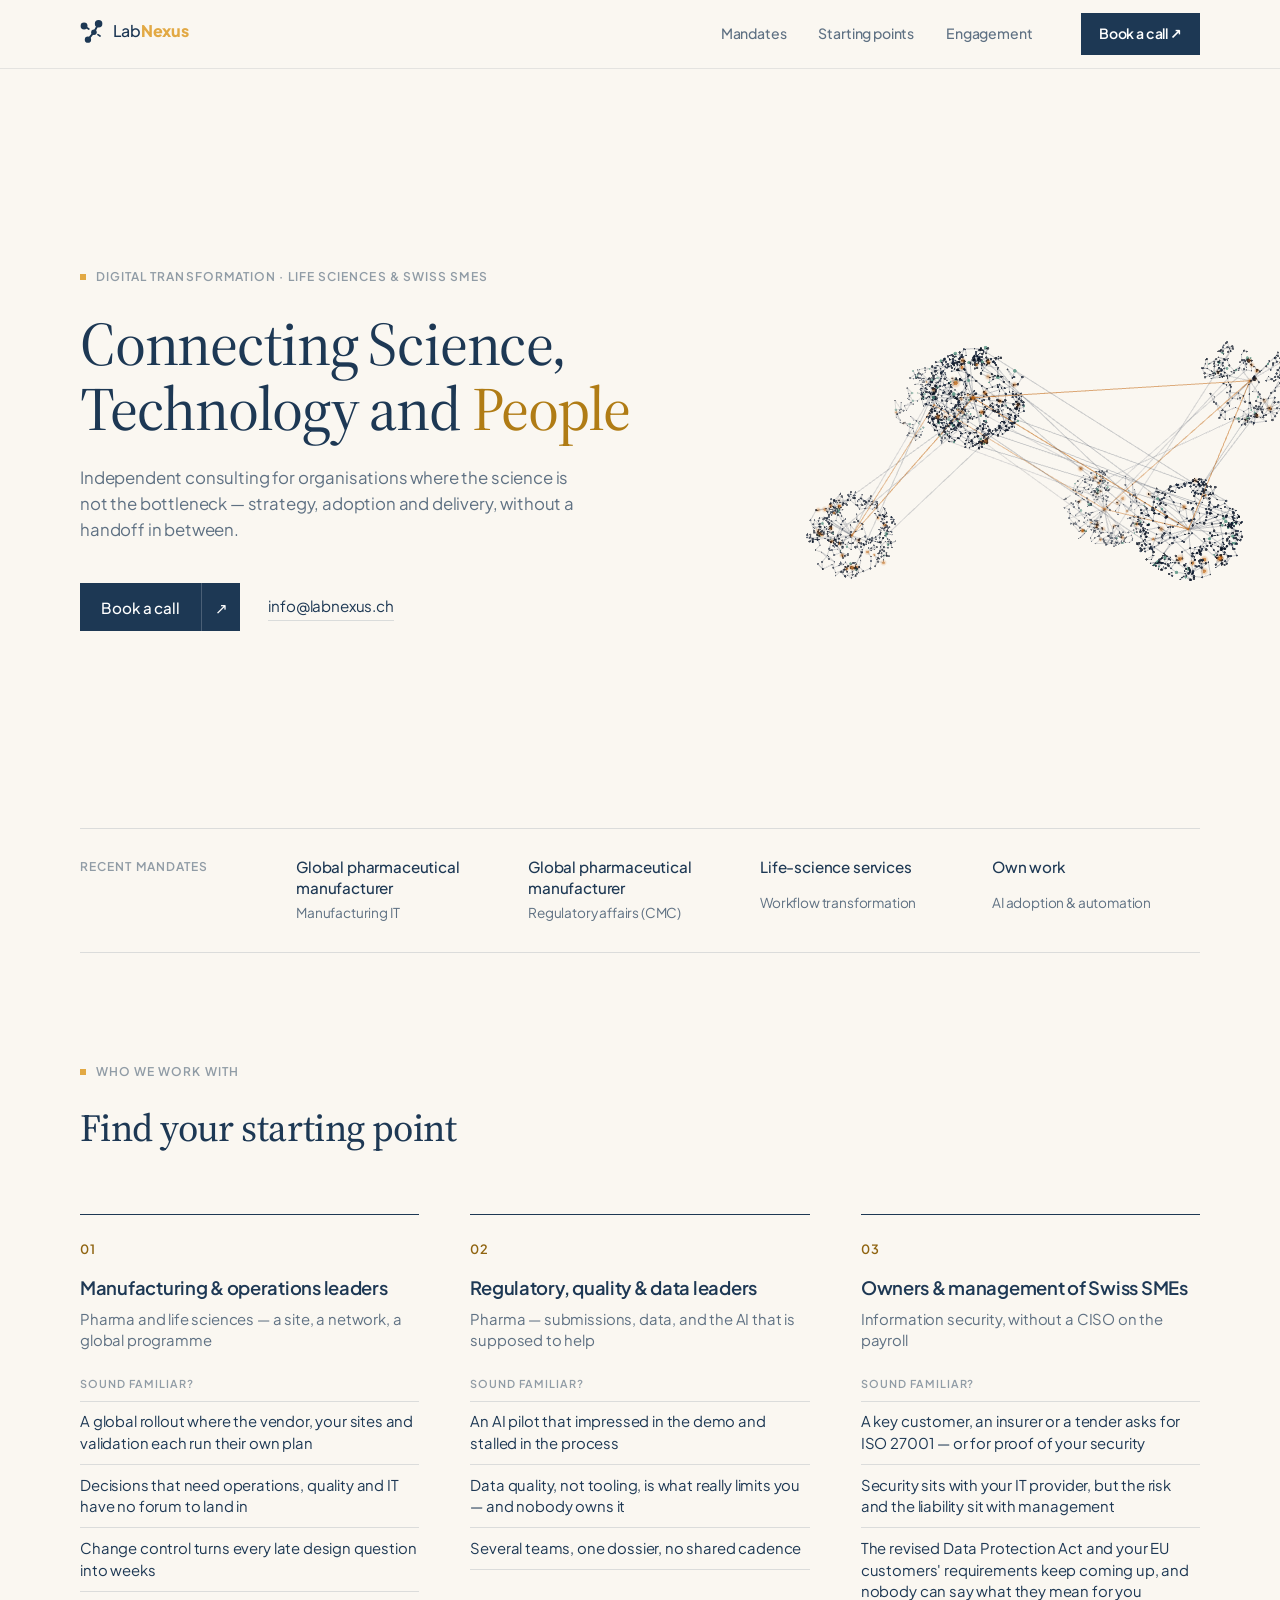
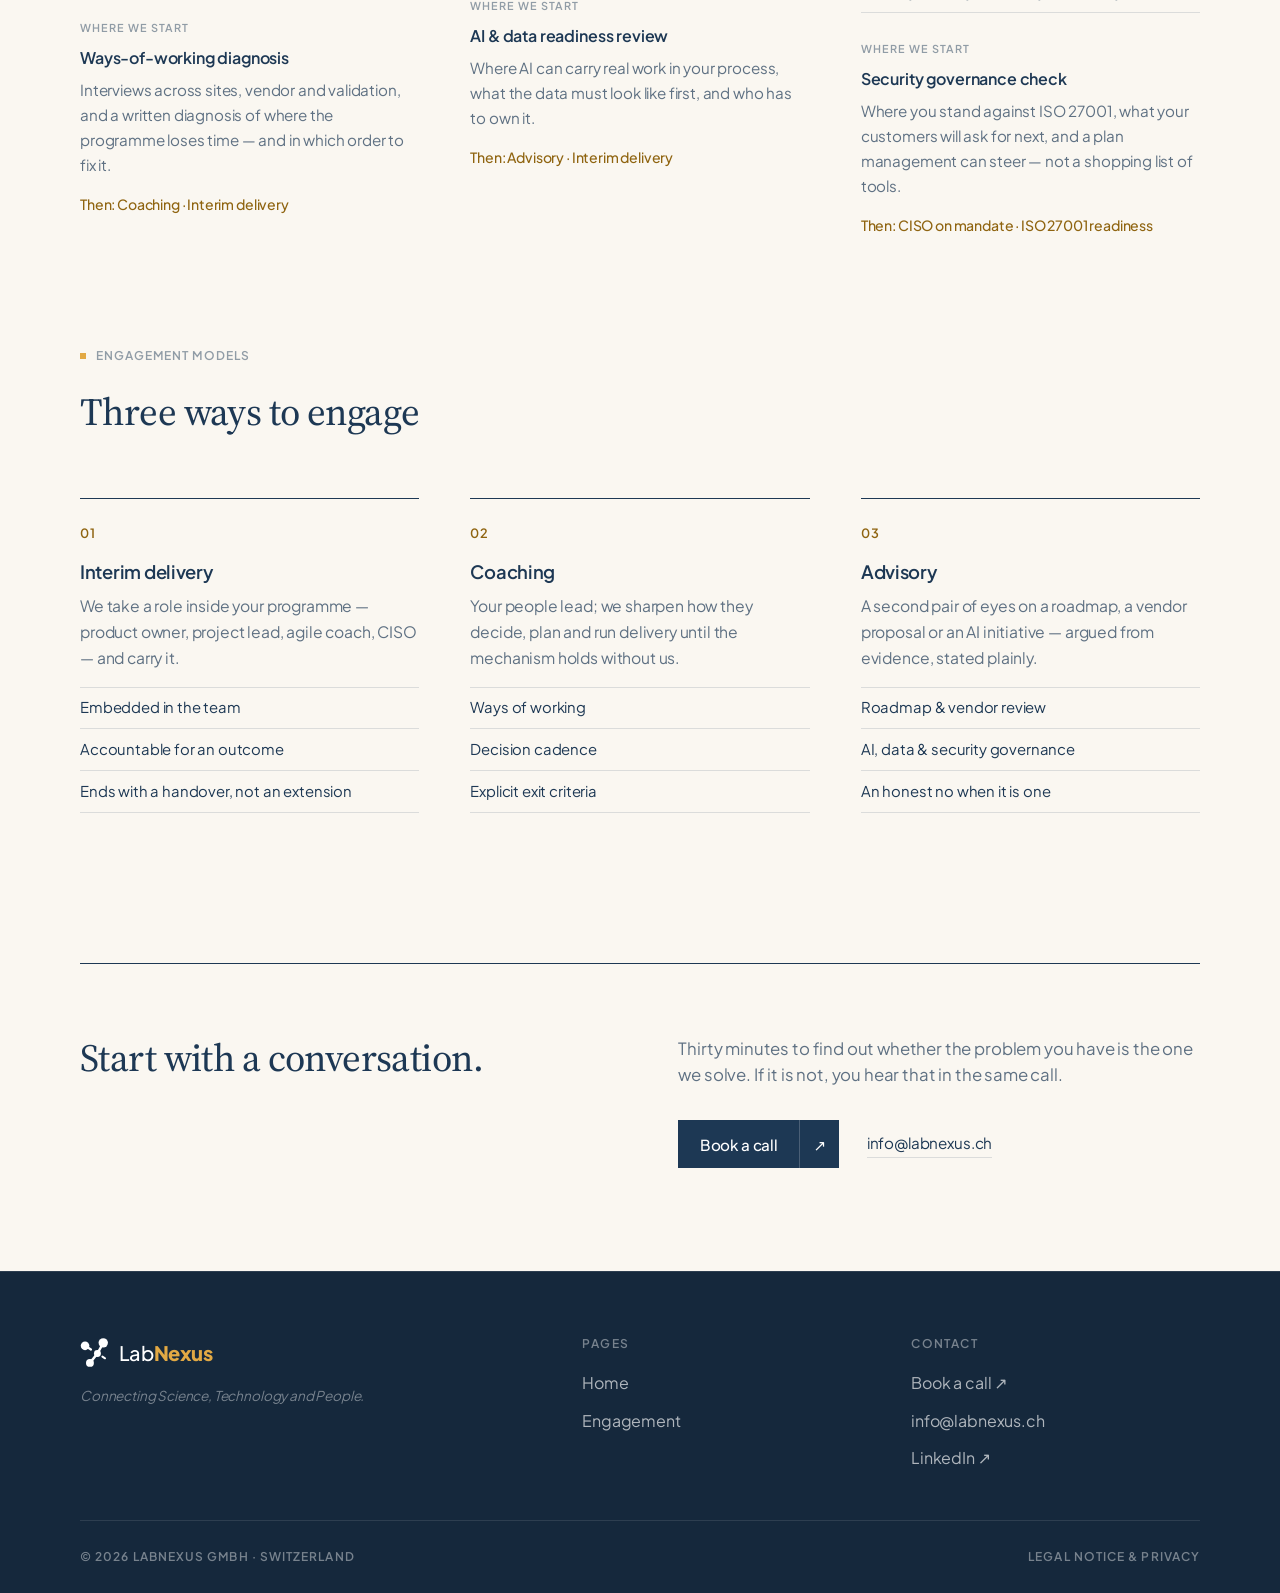
==== commit c6f7b55e: "site: build 2026-11-11T18:25Z" ====
--- a/index.html
+++ b/index.html
@@ -1,52 +1,17 @@
-<!DOCTYPE html><html lang="en" data-astro-cid-sckkx6r4> <head><meta charset="utf-8"><meta name="viewport" content="width=device-width, initial-scale=1"><title>LabNexus — Connecting Science, Technology and People</title><meta name="description" content="Business management consulting for pharma and life sciences — digital transformation from strategy to running change, with one partner."><meta property="og:title" content="LabNexus — Connecting Science, Technology and People"><meta property="og:description" content="Business management consulting for pharma and life sciences — digital transformation from strategy to running change, with one partner."><meta property="og:type" content="website"><link rel="icon" href="data:,"><link rel="stylesheet" href="/_astro/index.B2zxNNWe.css">
-<style>.btn[data-astro-cid-vnzlvqnm]{display:inline-flex;align-items:stretch;font-family:var(--font-sans);font-weight:500;font-size:.95rem;letter-spacing:-.01em;transition:opacity .15s ease,border-color .15s ease}.text[data-astro-cid-vnzlvqnm]{display:inline-flex;align-items:center;padding:.75em 1.4em}.arrow[data-astro-cid-vnzlvqnm]{display:inline-flex;align-items:center;justify-content:center;width:2.6em}.primary[data-astro-cid-vnzlvqnm]{background:var(--gold);color:var(--navy);font-weight:600}.primary[data-astro-cid-vnzlvqnm] .arrow[data-astro-cid-vnzlvqnm]{border-left:1px solid rgba(29,56,84,.3)}.primary[data-astro-cid-vnzlvqnm]:hover{opacity:.88}.ghost[data-astro-cid-vnzlvqnm]{border:1px solid var(--hairline);color:var(--fg)}.ghost[data-astro-cid-vnzlvqnm] .arrow[data-astro-cid-vnzlvqnm]{border-left:1px solid var(--hairline)}.ghost[data-astro-cid-vnzlvqnm]:hover{border-color:var(--fg)}
+<!DOCTYPE html><html lang="en" data-astro-cid-sckkx6r4> <head><meta charset="utf-8"><meta name="viewport" content="width=device-width, initial-scale=1"><title>LabNexus — Connecting Science, Technology and People</title><meta name="description" content="Management consulting for pharma, life sciences and Swiss SMEs — digital transformation from strategy to running change."><meta property="og:title" content="LabNexus — Connecting Science, Technology and People"><meta property="og:description" content="Management consulting for pharma, life sciences and Swiss SMEs — digital transformation from strategy to running change."><meta property="og:type" content="website"><link rel="icon" href="data:,"><link rel="stylesheet" href="/_astro/index.wUlGeODl.css">
+<style>.btn[data-astro-cid-vnzlvqnm]{display:inline-flex;align-items:stretch;font-family:var(--font-sans);font-weight:500;font-size:.95rem;letter-spacing:-.01em;transition:opacity .15s ease,border-color .15s ease}.text[data-astro-cid-vnzlvqnm]{display:inline-flex;align-items:center;padding:.75em 1.4em}.arrow[data-astro-cid-vnzlvqnm]{display:inline-flex;align-items:center;justify-content:center;width:2.6em}.primary[data-astro-cid-vnzlvqnm]{background:var(--navy);color:#fff;font-weight:500}.primary[data-astro-cid-vnzlvqnm] .arrow[data-astro-cid-vnzlvqnm]{border-left:1px solid rgba(255,255,255,.2)}.dark .primary[data-astro-cid-vnzlvqnm],.dark-glass .primary[data-astro-cid-vnzlvqnm]{background:var(--gold);color:var(--navy)}.dark .primary[data-astro-cid-vnzlvqnm] .arrow[data-astro-cid-vnzlvqnm],.dark-glass .primary[data-astro-cid-vnzlvqnm] .arrow[data-astro-cid-vnzlvqnm]{border-left-color:#1d38544d}.primary[data-astro-cid-vnzlvqnm]:hover{opacity:.88}.ghost[data-astro-cid-vnzlvqnm]{border:1px solid var(--hairline);color:var(--fg)}.ghost[data-astro-cid-vnzlvqnm] .arrow[data-astro-cid-vnzlvqnm]{border-left:1px solid var(--hairline)}.ghost[data-astro-cid-vnzlvqnm]:hover{border-color:var(--fg)}
 </style>
-<link rel="stylesheet" href="/_astro/index.CNdqTXSO.css"></head> <body class="field light" data-astro-cid-sckkx6r4> <canvas class="scene" aria-hidden="true" data-astro-cid-sckkx6r4></canvas> <header class="nav-wrap" data-astro-cid-sckkx6r4> <div class="nav" data-astro-cid-sckkx6r4> <a href="/" class="brand" aria-label="LabNexus — home" data-astro-cid-sckkx6r4><span class="logo" data-astro-cid-tvrurpns> <svg viewBox="0 0 32 32" aria-hidden="true" data-astro-cid-tvrurpns> <g stroke="currentColor" stroke-linecap="round" data-astro-cid-tvrurpns> <line x1="24.8" y1="6.2" x2="18.6" y2="17.6" stroke-width="2.6" data-astro-cid-tvrurpns></line> <line x1="18.6" y1="17.6" x2="10.6" y2="27.6" stroke-width="2.6" data-astro-cid-tvrurpns></line> <line x1="5.4" y1="9.4" x2="11.7" y2="13.3" stroke-width="2.4" data-astro-cid-tvrurpns></line> <line x1="23.9" y1="20.9" x2="26.7" y2="22.7" stroke-width="2.2" data-astro-cid-tvrurpns></line> </g> <circle cx="24.8" cy="6.2" r="5" fill="currentColor" data-astro-cid-tvrurpns></circle> <circle cx="5.4" cy="9.4" r="4.6" fill="currentColor" data-astro-cid-tvrurpns></circle> <circle cx="18.6" cy="17.6" r="3.7" fill="currentColor" data-astro-cid-tvrurpns></circle> <circle cx="10.6" cy="27.6" r="4.2" fill="currentColor" data-astro-cid-tvrurpns></circle> </svg> <span class="word" data-astro-cid-tvrurpns>Lab<span class="nexus" data-astro-cid-tvrurpns>Nexus</span></span> </span>  </a> <nav class="pills" aria-label="Primary" data-astro-cid-sckkx6r4> <a href="/#services" data-astro-cid-sckkx6r4>Services</a><a href="/#how" data-astro-cid-sckkx6r4>How we work</a> </nav> <a href="https://calendar.app.google/GWzn5e6jQNoAXdLj6" target="_blank" rel="noopener noreferrer" class="cta" data-astro-cid-sckkx6r4>
+<link rel="stylesheet" href="/_astro/index.CHhPCh4U.css"></head> <body class="field light" data-astro-cid-sckkx6r4> <canvas class="scene" aria-hidden="true" data-astro-cid-sckkx6r4></canvas> <header class="nav-wrap" data-astro-cid-sckkx6r4> <div class="nav" data-astro-cid-sckkx6r4> <a href="/" class="brand" aria-label="LabNexus — home" data-astro-cid-sckkx6r4><span class="logo" data-astro-cid-tvrurpns> <svg viewBox="0 0 32 32" aria-hidden="true" data-astro-cid-tvrurpns> <g stroke="currentColor" stroke-linecap="round" data-astro-cid-tvrurpns> <line x1="24.8" y1="6.2" x2="18.6" y2="17.6" stroke-width="2.6" data-astro-cid-tvrurpns></line> <line x1="18.6" y1="17.6" x2="10.6" y2="27.6" stroke-width="2.6" data-astro-cid-tvrurpns></line> <line x1="5.4" y1="9.4" x2="11.7" y2="13.3" stroke-width="2.4" data-astro-cid-tvrurpns></line> <line x1="23.9" y1="20.9" x2="26.7" y2="22.7" stroke-width="2.2" data-astro-cid-tvrurpns></line> </g> <circle cx="24.8" cy="6.2" r="5" fill="currentColor" data-astro-cid-tvrurpns></circle> <circle cx="5.4" cy="9.4" r="4.6" fill="currentColor" data-astro-cid-tvrurpns></circle> <circle cx="18.6" cy="17.6" r="3.7" fill="currentColor" data-astro-cid-tvrurpns></circle> <circle cx="10.6" cy="27.6" r="4.2" fill="currentColor" data-astro-cid-tvrurpns></circle> </svg> <span class="word" data-astro-cid-tvrurpns>Lab<span class="nexus" data-astro-cid-tvrurpns>Nexus</span></span> </span>  </a> <nav class="pills" aria-label="Primary" data-astro-cid-sckkx6r4> <a href="/#mandates" data-astro-cid-sckkx6r4>Mandates</a><a href="/#start" data-astro-cid-sckkx6r4>Starting points</a><a href="/#engage" data-astro-cid-sckkx6r4>Engagement</a> </nav> <a href="https://calendar.app.google/GWzn5e6jQNoAXdLj6" target="_blank" rel="noopener noreferrer" class="cta" data-astro-cid-sckkx6r4>
 Book a call ↗
-</a> <details class="menu" data-astro-cid-sckkx6r4> <summary aria-label="Menu" data-astro-cid-sckkx6r4><span data-astro-cid-sckkx6r4></span><span data-astro-cid-sckkx6r4></span></summary> <nav class="sheet" aria-label="Primary" data-astro-cid-sckkx6r4> <a href="/#services" data-astro-cid-sckkx6r4>Services</a><a href="/#how" data-astro-cid-sckkx6r4>How we work</a> <a href="https://calendar.app.google/GWzn5e6jQNoAXdLj6" target="_blank" rel="noopener noreferrer" class="sheet-cta" data-astro-cid-sckkx6r4>
+</a> <details class="menu" data-astro-cid-sckkx6r4> <summary aria-label="Menu" data-astro-cid-sckkx6r4><span data-astro-cid-sckkx6r4></span><span data-astro-cid-sckkx6r4></span></summary> <nav class="sheet" aria-label="Primary" data-astro-cid-sckkx6r4> <a href="/#mandates" data-astro-cid-sckkx6r4>Mandates</a><a href="/#start" data-astro-cid-sckkx6r4>Starting points</a><a href="/#engage" data-astro-cid-sckkx6r4>Engagement</a> <a href="https://calendar.app.google/GWzn5e6jQNoAXdLj6" target="_blank" rel="noopener noreferrer" class="sheet-cta" data-astro-cid-sckkx6r4>
 Book a call ↗
-</a> </nav> </details> </div> </header> <main data-astro-cid-sckkx6r4>   <section class="hero" data-scene="0" data-astro-cid-j7pv25f6> <div class="container hero-grid" data-astro-cid-j7pv25f6> <div class="hero-copy" data-astro-cid-j7pv25f6> <p class="label">Digital transformation for life sciences</p> <h1 class="h1" data-astro-cid-j7pv25f6>
-Connecting Science, Technology and <span class="accent" data-astro-cid-j7pv25f6>People</span> </h1> <p class="lead" data-astro-cid-j7pv25f6>
+</a> </nav> </details> </div> </header> <main data-astro-cid-sckkx6r4>   <section class="hero" data-scene="2" data-place="2.05,-0.05,0.55" data-astro-cid-j7pv25f6> <div class="container" data-astro-cid-j7pv25f6> <div class="hero-copy" data-astro-cid-j7pv25f6> <p class="label">Digital transformation · Life sciences &amp; Swiss SMEs</p> <h1 class="h1" data-astro-cid-j7pv25f6>Connecting Science, Technology and <span class="accent" data-astro-cid-j7pv25f6>People</span></h1> <p class="lead" data-astro-cid-j7pv25f6>
 Independent consulting for organisations where the science is not the
           bottleneck — strategy, adoption and delivery, without a handoff in
           between.
-</p> <div class="actions" data-astro-cid-j7pv25f6> <a href="https://calendar.app.google/GWzn5e6jQNoAXdLj6" class="btn primary" target="_blank" rel="noopener noreferrer" data-astro-cid-vnzlvqnm> <span class="text" data-astro-cid-vnzlvqnm>Book 30 minutes</span> <span class="arrow" aria-hidden="true" data-astro-cid-vnzlvqnm>↗</span> </a>  <a href="/#services" class="btn ghost" data-astro-cid-vnzlvqnm> <span class="text" data-astro-cid-vnzlvqnm>What we do</span> <span class="arrow" aria-hidden="true" data-astro-cid-vnzlvqnm>↗</span> </a>  </div> </div> <div class="hero-facts" data-astro-cid-j7pv25f6> <div class="fact glass" data-astro-cid-j7pv25f6> <span class="mono k" data-astro-cid-j7pv25f6>Sectors</span> <span class="v" data-astro-cid-j7pv25f6>Pharma &amp; life sciences · Swiss SMEs</span> </div> <div class="fact glass big" data-astro-cid-j7pv25f6> <span class="num" data-astro-cid-j7pv25f6>0</span> <span class="v" data-astro-cid-j7pv25f6>handoffs — from diagnosis to running change</span> </div> <div class="fact glass" data-astro-cid-j7pv25f6> <span class="mono k" data-astro-cid-j7pv25f6>We work within</span> <span class="v" data-astro-cid-j7pv25f6>GxP · SAFe · ISO 27001</span> </div> </div> </div> </section>  <section class="proof" aria-label="Recent mandates" data-astro-cid-j7pv25f6> <div class="container" data-astro-cid-j7pv25f6> <div class="proof-bar glass" data-astro-cid-j7pv25f6> <span class="mono proof-k" data-astro-cid-j7pv25f6>Recent mandates · anonymised</span> <ul data-astro-cid-j7pv25f6> <li data-astro-cid-j7pv25f6> <span class="who" data-astro-cid-j7pv25f6>Global pharmaceutical manufacturer</span> <span class="what mono" data-astro-cid-j7pv25f6>Manufacturing IT</span> </li><li data-astro-cid-j7pv25f6> <span class="who" data-astro-cid-j7pv25f6>Global pharmaceutical manufacturer</span> <span class="what mono" data-astro-cid-j7pv25f6>Regulatory affairs (CMC)</span> </li><li data-astro-cid-j7pv25f6> <span class="who" data-astro-cid-j7pv25f6>Life-science services</span> <span class="what mono" data-astro-cid-j7pv25f6>Workflow transformation</span> </li><li data-astro-cid-j7pv25f6> <span class="who" data-astro-cid-j7pv25f6>Own work</span> <span class="what mono" data-astro-cid-j7pv25f6>AI adoption &amp; automation</span> </li> </ul> </div> </div> </section>  <section class="section readers" id="readers" data-scene="2" data-place="1.1,0,0.75" data-astro-cid-j7pv25f6> <div class="container" data-astro-cid-j7pv25f6> <div class="head-row" data-astro-cid-j7pv25f6> <div data-astro-cid-j7pv25f6> <p class="label">Who we work with</p> <h2 class="h2" data-astro-cid-j7pv25f6>Find your <span class="accent" data-astro-cid-j7pv25f6>starting point</span></h2> </div> </div> <div class="reader-grid" data-astro-cid-j7pv25f6> <article class="reader glass" id="pharma-operations" data-astro-cid-j7pv25f6>  <h3 class="h3" data-astro-cid-j7pv25f6>Manufacturing &amp; operations leaders</h3> <p class="mono ctx" data-astro-cid-j7pv25f6>Pharma and life sciences — a site, a network, a global programme</p> <p class="mono rk" data-astro-cid-j7pv25f6>Sound familiar?</p> <ul class="ticks" data-astro-cid-j7pv25f6> <li data-astro-cid-j7pv25f6>A global rollout where the vendor, your sites and validation each run their own plan</li><li data-astro-cid-j7pv25f6>Decisions that need operations, quality and IT have no forum to land in</li><li data-astro-cid-j7pv25f6>Change control turns every late design question into weeks</li> </ul> <div class="start" data-astro-cid-j7pv25f6> <p class="mono rk" data-astro-cid-j7pv25f6>Where we start</p> <h4 data-astro-cid-j7pv25f6>Ways-of-working diagnosis</h4> <p data-astro-cid-j7pv25f6>Interviews across sites, vendor and validation, and a written diagnosis of where the programme loses time — and in which order to fix it.</p> </div> <div class="then" data-astro-cid-j7pv25f6> <span class="mono rk" data-astro-cid-j7pv25f6>Then</span> <span class="chip" data-astro-cid-j7pv25f6>Coaching</span><span class="chip" data-astro-cid-j7pv25f6>Interim delivery</span> </div> <a href="https://calendar.app.google/GWzn5e6jQNoAXdLj6" target="_blank" rel="noopener noreferrer" class="mono model-cta" data-astro-cid-j7pv25f6>
-Talk it through ↗
-</a> </article><article class="reader glass" id="regulatory-data" data-astro-cid-j7pv25f6>  <h3 class="h3" data-astro-cid-j7pv25f6>Regulatory, quality &amp; data leaders</h3> <p class="mono ctx" data-astro-cid-j7pv25f6>Pharma — submissions, data, and the AI that is supposed to help</p> <p class="mono rk" data-astro-cid-j7pv25f6>Sound familiar?</p> <ul class="ticks" data-astro-cid-j7pv25f6> <li data-astro-cid-j7pv25f6>An AI pilot that impressed in the demo and stalled in the process</li><li data-astro-cid-j7pv25f6>Data quality, not tooling, is what really limits you — and nobody owns it</li><li data-astro-cid-j7pv25f6>Several teams, one dossier, no shared cadence</li> </ul> <div class="start" data-astro-cid-j7pv25f6> <p class="mono rk" data-astro-cid-j7pv25f6>Where we start</p> <h4 data-astro-cid-j7pv25f6>AI &amp; data readiness review</h4> <p data-astro-cid-j7pv25f6>Where AI can carry real work in your process, what the data must look like first, and who has to own it.</p> </div> <div class="then" data-astro-cid-j7pv25f6> <span class="mono rk" data-astro-cid-j7pv25f6>Then</span> <span class="chip" data-astro-cid-j7pv25f6>Advisory</span><span class="chip" data-astro-cid-j7pv25f6>Interim delivery</span> </div> <a href="https://calendar.app.google/GWzn5e6jQNoAXdLj6" target="_blank" rel="noopener noreferrer" class="mono model-cta" data-astro-cid-j7pv25f6>
-Talk it through ↗
-</a> </article><article class="reader glass" id="sme-security" data-astro-cid-j7pv25f6>  <h3 class="h3" data-astro-cid-j7pv25f6>Owners &amp; management of Swiss SMEs</h3> <p class="mono ctx" data-astro-cid-j7pv25f6>Information security, without a CISO on the payroll</p> <p class="mono rk" data-astro-cid-j7pv25f6>Sound familiar?</p> <ul class="ticks" data-astro-cid-j7pv25f6> <li data-astro-cid-j7pv25f6>A key customer, an insurer or a tender asks for ISO 27001 — or for proof of your security</li><li data-astro-cid-j7pv25f6>Security sits with your IT provider, but the risk and the liability sit with management</li><li data-astro-cid-j7pv25f6>The revised Data Protection Act and your EU customers&#39; requirements keep coming up, and nobody can say what they mean for you</li> </ul> <div class="start" data-astro-cid-j7pv25f6> <p class="mono rk" data-astro-cid-j7pv25f6>Where we start</p> <h4 data-astro-cid-j7pv25f6>Security governance check</h4> <p data-astro-cid-j7pv25f6>Where you stand against ISO 27001, what your customers will ask for next, and a plan management can steer — not a shopping list of tools.</p> </div> <div class="then" data-astro-cid-j7pv25f6> <span class="mono rk" data-astro-cid-j7pv25f6>Then</span> <span class="chip" data-astro-cid-j7pv25f6>CISO on mandate</span><span class="chip" data-astro-cid-j7pv25f6>ISO 27001 readiness</span> </div> <a href="https://calendar.app.google/GWzn5e6jQNoAXdLj6" target="_blank" rel="noopener noreferrer" class="mono model-cta" data-astro-cid-j7pv25f6>
-Talk it through ↗
-</a> </article> </div> </div> </section>  <section class="section stage left" data-scene="1" data-astro-cid-j7pv25f6> <div class="container" data-astro-cid-j7pv25f6> <div class="panel" data-astro-cid-j7pv25f6> <p class="label">The problem</p> <h2 class="h2" data-astro-cid-j7pv25f6>
-The science is rarely <span class="accent" data-astro-cid-j7pv25f6>the bottleneck</span> </h2> <p class="lead" data-astro-cid-j7pv25f6>
-In most organisations we are called into, the constraint is not the
-          chemistry or the biology. It is the systems around it, the handovers
-          between teams, and the number of people who have to agree before
-          anything can move.
-</p> <ul class="ticks" data-astro-cid-j7pv25f6> <li data-astro-cid-j7pv25f6>Decisions that need two teams have no forum designed to carry them</li> <li data-astro-cid-j7pv25f6>Knowledge sits in silos and leaks at every handover</li> <li data-astro-cid-j7pv25f6>"We'll fix it later" is not available in a validated environment</li> </ul> </div> </div> </section>  <section class="section stage right" data-scene="2" data-astro-cid-j7pv25f6> <div class="container" data-astro-cid-j7pv25f6> <div class="panel" data-astro-cid-j7pv25f6> <p class="label">The answer</p> <h2 class="h2" data-astro-cid-j7pv25f6>
-From diagnosis to <span class="accent" data-astro-cid-j7pv25f6>running change</span> </h2> <p class="lead" data-astro-cid-j7pv25f6>
-The failure mode of consulting is the handover: a partner sells the
-          thinking, a team you have not met delivers it, and the insight leaks
-          out somewhere in between. We are built so it cannot.
-</p> <dl class="pairs" data-astro-cid-j7pv25f6> <div data-astro-cid-j7pv25f6><dt class="mono" data-astro-cid-j7pv25f6>Science</dt><dd data-astro-cid-j7pv25f6>A peer to your scientists — trained as one.</dd></div> <div data-astro-cid-j7pv25f6><dt class="mono" data-astro-cid-j7pv25f6>Technology</dt><dd data-astro-cid-j7pv25f6>Fluent enough to challenge vendors and architects — without being one.</dd></div> <div data-astro-cid-j7pv25f6><dt class="mono" data-astro-cid-j7pv25f6>People</dt><dd data-astro-cid-j7pv25f6>Leaves a mechanism your teams run, not a dependency on us.</dd></div> </dl> </div> </div> </section>  <section class="section" id="services" data-scene="2" data-place="0,-0.35,0.78" data-astro-cid-j7pv25f6> <div class="container" data-astro-cid-j7pv25f6> <div class="head-row" data-astro-cid-j7pv25f6> <div data-astro-cid-j7pv25f6> <p class="label">Services</p> <h2 class="h2" data-astro-cid-j7pv25f6>Three ways to <span class="accent" data-astro-cid-j7pv25f6>engage</span></h2> </div>  </div> <div class="cards" data-astro-cid-j7pv25f6> <div class="glass card-wrap" data-astro-cid-j7pv25f6> <div class="card" data-astro-cid-uhzbvkqe> <div class="top" data-astro-cid-uhzbvkqe> <span class="mono num" data-astro-cid-uhzbvkqe>01</span> <svg class="glyph" viewBox="0 0 48 48" fill="none" stroke="currentColor" stroke-width="1.6" stroke-linecap="round" stroke-linejoin="round" aria-hidden="true" data-astro-cid-ztaziqsp> <path d="M4 40h10v-9h10v-9h10v-9h10" opacity="0.55" data-astro-cid-ztaziqsp></path> <path d="M4 40 14 31 24 22 34 13 44 13" data-astro-cid-ztaziqsp></path> <circle cx="14" cy="31" r="2.2" data-astro-cid-ztaziqsp></circle> <circle cx="24" cy="22" r="2.2" data-astro-cid-ztaziqsp></circle> <circle cx="44" cy="13" r="3.4" fill="var(--accent-mark)" stroke="none" data-astro-cid-ztaziqsp></circle>    </svg>  </div> <h3 class="h3" data-astro-cid-uhzbvkqe>Digital strategy &amp; roadmap</h3> <p class="desc" data-astro-cid-uhzbvkqe>
-Where your digital landscape must go, in what order, and what it may
-            cost — a roadmap your board signs and your teams can actually
-            execute.
-</p> </div>  </div> <div class="glass card-wrap" data-astro-cid-j7pv25f6> <div class="card" data-astro-cid-uhzbvkqe> <div class="top" data-astro-cid-uhzbvkqe> <span class="mono num" data-astro-cid-uhzbvkqe>02</span> <svg class="glyph" viewBox="0 0 48 48" fill="none" stroke="currentColor" stroke-width="1.6" stroke-linecap="round" stroke-linejoin="round" aria-hidden="true" data-astro-cid-ztaziqsp>  <path d="M24 4 41 11v13c0 10-7.5 16.5-17 20-9.5-3.5-17-10-17-20V11z" data-astro-cid-ztaziqsp></path> <path d="M17 20h14M17 27h14M24 20v14" opacity="0.55" data-astro-cid-ztaziqsp></path> <circle cx="17" cy="20" r="2" data-astro-cid-ztaziqsp></circle> <circle cx="31" cy="27" r="2" data-astro-cid-ztaziqsp></circle> <circle cx="24" cy="34" r="3.2" fill="var(--accent-mark)" stroke="none" data-astro-cid-ztaziqsp></circle>   </svg>  </div> <h3 class="h3" data-astro-cid-uhzbvkqe>AI, data &amp; security governance</h3> <p class="desc" data-astro-cid-uhzbvkqe>
-From pilots to production, from audit finding to certificate: the
-            governance, ownership and operating model that decide whether AI
-            and security create value or headlines.
-</p> </div>  </div> <div class="glass card-wrap" data-astro-cid-j7pv25f6> <div class="card" data-astro-cid-uhzbvkqe> <div class="top" data-astro-cid-uhzbvkqe> <span class="mono num" data-astro-cid-uhzbvkqe>03</span> <svg class="glyph" viewBox="0 0 48 48" fill="none" stroke="currentColor" stroke-width="1.6" stroke-linecap="round" stroke-linejoin="round" aria-hidden="true" data-astro-cid-ztaziqsp>   <path d="M38 17a16 16 0 1 0 3 12" data-astro-cid-ztaziqsp></path> <path d="M41 17v11h-11" data-astro-cid-ztaziqsp></path> <circle cx="24" cy="24" r="6" opacity="0.55" data-astro-cid-ztaziqsp></circle> <circle cx="24" cy="24" r="3.2" fill="var(--accent-mark)" stroke="none" data-astro-cid-ztaziqsp></circle>  </svg>  </div> <h3 class="h3" data-astro-cid-uhzbvkqe>Transformation delivery</h3> <p class="desc" data-astro-cid-uhzbvkqe>
-Hands-on leadership for the programme you already started — ways of
-            working, decision cadence, and delivery that sticks.
-</p> </div>  </div> </div> </div> </section>  <section class="section how" id="how" data-scene="3" data-astro-cid-j7pv25f6> <div class="container" data-astro-cid-j7pv25f6> <div class="how-head" data-astro-cid-j7pv25f6> <p class="label">How it works</p> <h2 class="h2" data-astro-cid-j7pv25f6>Four stages, <span class="accent" data-astro-cid-j7pv25f6>one owner</span></h2> </div> <ol class="steps" data-astro-cid-j7pv25f6> <li class="step glass" data-astro-cid-j7pv25f6> <span class="mono n" data-astro-cid-j7pv25f6>01</span> <h3 class="h3" data-astro-cid-j7pv25f6>Listen</h3> <p data-astro-cid-j7pv25f6>Before proposing anything: an interview pass across the organisation, to separate a missing mechanism from a problem that only looks like one.</p> </li><li class="step glass" data-astro-cid-j7pv25f6> <span class="mono n" data-astro-cid-j7pv25f6>02</span> <h3 class="h3" data-astro-cid-j7pv25f6>Order the real issues</h3> <p data-astro-cid-j7pv25f6>A facilitated working session that puts the issues in the order they can actually be solved — and a written diagnosis the sponsors can act on.</p> </li><li class="step glass" data-astro-cid-j7pv25f6> <span class="mono n" data-astro-cid-j7pv25f6>03</span> <h3 class="h3" data-astro-cid-j7pv25f6>Deliver alongside</h3> <p data-astro-cid-j7pv25f6>Hands-on, inside the programme: decision cadence, ways of working, and the delivery itself — not a slide deck handed over the wall.</p> </li><li class="step glass" data-astro-cid-j7pv25f6> <span class="mono n" data-astro-cid-j7pv25f6>04</span> <h3 class="h3" data-astro-cid-j7pv25f6>Hand over a mechanism</h3> <p data-astro-cid-j7pv25f6>A standing way of working your own people run, each part with a named owner and an explicit criterion for handing it over.</p> </li> </ol> </div> </section>  <section class="section" data-scene="2" data-place="1.2,0,0.8" data-astro-cid-j7pv25f6> <div class="container" data-astro-cid-j7pv25f6> <div class="principles glass dark-glass" data-astro-cid-j7pv25f6> <div class="pr-head" data-astro-cid-j7pv25f6> <p class="label">Principles</p> <h2 class="h2" data-astro-cid-j7pv25f6>What you can <span class="accent" data-astro-cid-j7pv25f6>hold us to</span></h2> </div> <div class="pr-grid" data-astro-cid-j7pv25f6> <div class="pr" data-astro-cid-j7pv25f6> <h3 class="h3" data-astro-cid-j7pv25f6>Evidence over opinion</h3> <p data-astro-cid-j7pv25f6>Recommendations argued from your numbers and your organisation, not from a framework poster.</p> </div><div class="pr" data-astro-cid-j7pv25f6> <h3 class="h3" data-astro-cid-j7pv25f6>Hands-on delivery</h3> <p data-astro-cid-j7pv25f6>Strategy that stops at the slide deck is theatre — the engagement ends when the change is running.</p> </div><div class="pr" data-astro-cid-j7pv25f6> <h3 class="h3" data-astro-cid-j7pv25f6>Durable over quick</h3> <p data-astro-cid-j7pv25f6>Every fix is weighed as workaround versus design — and the one that still holds in three years wins.</p> </div><div class="pr" data-astro-cid-j7pv25f6> <h3 class="h3" data-astro-cid-j7pv25f6>No handoffs</h3> <p data-astro-cid-j7pv25f6>Whoever diagnosed the problem is in the room when it gets solved — we never sell the thinking and hand the delivery to someone you have not met.</p> </div> </div> </div> </div> </section>  <section class="section" data-scene="2" data-place="0,-0.3,0.8" data-astro-cid-j7pv25f6> <div class="container" data-astro-cid-j7pv25f6> <div class="head-row center" data-astro-cid-j7pv25f6> <div data-astro-cid-j7pv25f6> <p class="label">Engagement models</p> <h2 class="h2" data-astro-cid-j7pv25f6>Pick the shape, <span class="accent" data-astro-cid-j7pv25f6>not the package</span></h2> </div> </div> <div class="models" data-astro-cid-j7pv25f6> <div class="model glass" data-astro-cid-j7pv25f6> <h3 class="h3" data-astro-cid-j7pv25f6>Interim delivery</h3> <p data-astro-cid-j7pv25f6>We take a role inside your programme — product owner, project lead, agile coach, CISO — and carry it.</p> <ul data-astro-cid-j7pv25f6> <li data-astro-cid-j7pv25f6>Embedded in the team</li><li data-astro-cid-j7pv25f6>Accountable for an outcome</li><li data-astro-cid-j7pv25f6>Ends with a handover, not an extension</li> </ul> <a href="https://calendar.app.google/GWzn5e6jQNoAXdLj6" target="_blank" rel="noopener noreferrer" class="mono model-cta" data-astro-cid-j7pv25f6>
-Talk it through ↗
-</a> </div><div class="model glass featured" data-astro-cid-j7pv25f6> <h3 class="h3" data-astro-cid-j7pv25f6>Coaching</h3> <p data-astro-cid-j7pv25f6>Your people lead; we sharpen how they decide, plan and run delivery until the mechanism holds without us.</p> <ul data-astro-cid-j7pv25f6> <li data-astro-cid-j7pv25f6>Ways of working</li><li data-astro-cid-j7pv25f6>Decision cadence</li><li data-astro-cid-j7pv25f6>Explicit exit criteria</li> </ul> <a href="https://calendar.app.google/GWzn5e6jQNoAXdLj6" target="_blank" rel="noopener noreferrer" class="mono model-cta" data-astro-cid-j7pv25f6>
-Talk it through ↗
-</a> </div><div class="model glass" data-astro-cid-j7pv25f6> <h3 class="h3" data-astro-cid-j7pv25f6>Advisory</h3> <p data-astro-cid-j7pv25f6>A second pair of eyes on a roadmap, a vendor proposal or an AI initiative — argued from evidence, stated plainly.</p> <ul data-astro-cid-j7pv25f6> <li data-astro-cid-j7pv25f6>Roadmap &amp; vendor review</li><li data-astro-cid-j7pv25f6>AI, data &amp; security governance</li><li data-astro-cid-j7pv25f6>An honest no when it is one</li> </ul> <a href="https://calendar.app.google/GWzn5e6jQNoAXdLj6" target="_blank" rel="noopener noreferrer" class="mono model-cta" data-astro-cid-j7pv25f6>
-Talk it through ↗
-</a> </div> </div> </div> </section>  <section class="section stage left" data-scene="4" data-astro-cid-j7pv25f6> <div class="container" data-astro-cid-j7pv25f6> <div class="panel faq-panel" data-astro-cid-j7pv25f6> <p class="label">FAQ</p> <h2 class="h2" data-astro-cid-j7pv25f6>Asked <span class="accent" data-astro-cid-j7pv25f6>before you book</span></h2> <div class="faq" data-astro-cid-j7pv25f6> <details open data-astro-cid-j7pv25f6> <summary data-astro-cid-j7pv25f6>Who will we actually work with?</summary> <p data-astro-cid-j7pv25f6>With the person who diagnosed your problem, from the first interview to the running change. We take on only as much as we can carry that way.</p> </details><details data-astro-cid-j7pv25f6> <summary data-astro-cid-j7pv25f6>Which sectors do you work in?</summary> <p data-astro-cid-j7pv25f6>Pharma, life sciences and regulated industry, where GxP, validation and change control are the environment we work in, not a surprise that resets the plan. And Swiss SMEs on information security, where management needs a governance it can steer rather than another tool.</p> </details><details data-astro-cid-j7pv25f6> <summary data-astro-cid-j7pv25f6>Which languages?</summary> <p data-astro-cid-j7pv25f6>German and English. We are based in the Basel region.</p> </details><details data-astro-cid-j7pv25f6> <summary data-astro-cid-j7pv25f6>Do you implement software?</summary> <p data-astro-cid-j7pv25f6>No, deliberately. We decide with you what to build or buy, steer the vendors who build it, and stay accountable until it runs. We sell no development hours, so our advice never depends on them.</p> </details><details data-astro-cid-j7pv25f6> <summary data-astro-cid-j7pv25f6>How does an engagement start?</summary> <p data-astro-cid-j7pv25f6>With a 30-minute call. If we are not the right answer, you hear that in the same call.</p> </details> </div> </div> </div> </section>  <section class="section final" data-scene="4" data-astro-cid-j7pv25f6> <div class="container" data-astro-cid-j7pv25f6> <div class="cta-card dark" data-astro-cid-j7pv25f6> <p class="label">Next step</p> <h2 class="h2" data-astro-cid-j7pv25f6>Clarity first. <span class="accent" data-astro-cid-j7pv25f6>Then delivery.</span></h2> <p class="lead" data-astro-cid-j7pv25f6>
-Thirty minutes to find out whether the problem you have is the one we
-          solve. If it is not, you hear that in the same call.
-</p> <div class="actions" data-astro-cid-j7pv25f6> <a href="https://calendar.app.google/GWzn5e6jQNoAXdLj6" class="btn primary" target="_blank" rel="noopener noreferrer" data-astro-cid-vnzlvqnm> <span class="text" data-astro-cid-vnzlvqnm>Book 30 minutes</span> <span class="arrow" aria-hidden="true" data-astro-cid-vnzlvqnm>↗</span> </a>  <a href="mailto:mkammermann@labnexus.ch" class="btn ghost" data-astro-cid-vnzlvqnm> <span class="text" data-astro-cid-vnzlvqnm>Write to us</span> <span class="arrow" aria-hidden="true" data-astro-cid-vnzlvqnm>↗</span> </a>  </div> </div> </div> </section>  </main> <footer class="dark footer" data-astro-cid-sz7xmlte> <div class="container" data-astro-cid-sz7xmlte> <div class="cols" data-astro-cid-sz7xmlte> <div class="brand-col" data-astro-cid-sz7xmlte> <a href="/" class="brand" data-astro-cid-sz7xmlte><span class="logo" data-astro-cid-tvrurpns> <svg viewBox="0 0 32 32" aria-hidden="true" data-astro-cid-tvrurpns> <g stroke="currentColor" stroke-linecap="round" data-astro-cid-tvrurpns> <line x1="24.8" y1="6.2" x2="18.6" y2="17.6" stroke-width="2.6" data-astro-cid-tvrurpns></line> <line x1="18.6" y1="17.6" x2="10.6" y2="27.6" stroke-width="2.6" data-astro-cid-tvrurpns></line> <line x1="5.4" y1="9.4" x2="11.7" y2="13.3" stroke-width="2.4" data-astro-cid-tvrurpns></line> <line x1="23.9" y1="20.9" x2="26.7" y2="22.7" stroke-width="2.2" data-astro-cid-tvrurpns></line> </g> <circle cx="24.8" cy="6.2" r="5" fill="currentColor" data-astro-cid-tvrurpns></circle> <circle cx="5.4" cy="9.4" r="4.6" fill="currentColor" data-astro-cid-tvrurpns></circle> <circle cx="18.6" cy="17.6" r="3.7" fill="currentColor" data-astro-cid-tvrurpns></circle> <circle cx="10.6" cy="27.6" r="4.2" fill="currentColor" data-astro-cid-tvrurpns></circle> </svg> <span class="word" data-astro-cid-tvrurpns>Lab<span class="nexus" data-astro-cid-tvrurpns>Nexus</span></span> </span> <span class="tagline" data-astro-cid-tvrurpns>Connecting Science, Technology and People.</span> </a> </div> <div class="col" data-astro-cid-sz7xmlte> <p class="mono head" data-astro-cid-sz7xmlte>PAGES</p> <a href="/" data-astro-cid-sz7xmlte>Home</a><a href="/#services" data-astro-cid-sz7xmlte>Services</a> </div> <div class="col" data-astro-cid-sz7xmlte> <p class="mono head" data-astro-cid-sz7xmlte>CONTACT</p> <a href="https://calendar.app.google/GWzn5e6jQNoAXdLj6" target="_blank" rel="noopener noreferrer" data-astro-cid-sz7xmlte>
-Book 30 minutes ↗
-</a> <a href="mailto:mkammermann@labnexus.ch" data-astro-cid-sz7xmlte>mkammermann@labnexus.ch</a> <a href="https://www.linkedin.com/company/labnexus" target="_blank" rel="noopener noreferrer" data-astro-cid-sz7xmlte>LinkedIn ↗</a> </div> </div> <div class="bar mono" data-astro-cid-sz7xmlte> <span data-astro-cid-sz7xmlte>© 2026 LabNexus GmbH · Switzerland</span> <a href="/legal" data-astro-cid-sz7xmlte>Legal notice &amp; privacy</a> </div> </div> </footer>  <script type="module">const e=document.querySelector(".menu");e?.addEventListener("click",n=>{n.target.closest("a")&&(e.open=!1)});document.addEventListener("keydown",n=>{n.key==="Escape"&&e?.open&&(e.open=!1)});</script>  </body></html> <script type="module" src="/_astro/index.astro_astro_type_script_index_0_lang.MeriIR8X.js"></script> +</p> <div class="actions" data-astro-cid-j7pv25f6> <a href="https://calendar.app.google/GWzn5e6jQNoAXdLj6" class="btn primary" target="_blank" rel="noopener noreferrer" data-astro-cid-vnzlvqnm> <span class="text" data-astro-cid-vnzlvqnm>Book a call</span> <span class="arrow" aria-hidden="true" data-astro-cid-vnzlvqnm>↗</span> </a>  <a class="mail" href="mailto:info@labnexus.ch" data-astro-cid-j7pv25f6>info@labnexus.ch</a> </div> </div> </div> </section>  <section class="paper mandates" id="mandates" aria-label="Recent mandates" data-astro-cid-j7pv25f6> <div class="container" data-astro-cid-j7pv25f6> <div class="mandate-row" data-astro-cid-j7pv25f6> <p class="mono k" data-astro-cid-j7pv25f6>Recent mandates</p> <ul data-astro-cid-j7pv25f6> <li data-astro-cid-j7pv25f6> <span class="who" data-astro-cid-j7pv25f6>Global pharmaceutical manufacturer</span> <span class="what" data-astro-cid-j7pv25f6>Manufacturing IT</span> </li><li data-astro-cid-j7pv25f6> <span class="who" data-astro-cid-j7pv25f6>Global pharmaceutical manufacturer</span> <span class="what" data-astro-cid-j7pv25f6>Regulatory affairs (CMC)</span> </li><li data-astro-cid-j7pv25f6> <span class="who" data-astro-cid-j7pv25f6>Life-science services</span> <span class="what" data-astro-cid-j7pv25f6>Workflow transformation</span> </li><li data-astro-cid-j7pv25f6> <span class="who" data-astro-cid-j7pv25f6>Own work</span> <span class="what" data-astro-cid-j7pv25f6>AI adoption &amp; automation</span> </li> </ul> </div> </div> </section>  <section class="paper section" id="start" data-astro-cid-j7pv25f6> <div class="container" data-astro-cid-j7pv25f6> <header class="head" data-astro-cid-j7pv25f6> <p class="label">Who we work with</p> <h2 class="h2" data-astro-cid-j7pv25f6>Find your starting point</h2> </header> <div class="cols" data-astro-cid-j7pv25f6> <article class="col reader" id="pharma-operations" data-astro-cid-j7pv25f6>  <span class="n" data-astro-cid-j7pv25f6>01</span> <h3 class="h3" data-astro-cid-j7pv25f6>Manufacturing &amp; operations leaders</h3> <p class="ctx" data-astro-cid-j7pv25f6>Pharma and life sciences — a site, a network, a global programme</p> <p class="mono rk" data-astro-cid-j7pv25f6>Sound familiar?</p> <ul class="rules" data-astro-cid-j7pv25f6> <li data-astro-cid-j7pv25f6>A global rollout where the vendor, your sites and validation each run their own plan</li><li data-astro-cid-j7pv25f6>Decisions that need operations, quality and IT have no forum to land in</li><li data-astro-cid-j7pv25f6>Change control turns every late design question into weeks</li> </ul> <p class="mono rk" data-astro-cid-j7pv25f6>Where we start</p> <h4 data-astro-cid-j7pv25f6>Ways-of-working diagnosis</h4> <p class="what" data-astro-cid-j7pv25f6>Interviews across sites, vendor and validation, and a written diagnosis of where the programme loses time — and in which order to fix it.</p> <p class="then" data-astro-cid-j7pv25f6>Then: Coaching · Interim delivery</p> </article><article class="col reader" id="regulatory-data" data-astro-cid-j7pv25f6>  <span class="n" data-astro-cid-j7pv25f6>02</span> <h3 class="h3" data-astro-cid-j7pv25f6>Regulatory, quality &amp; data leaders</h3> <p class="ctx" data-astro-cid-j7pv25f6>Pharma — submissions, data, and the AI that is supposed to help</p> <p class="mono rk" data-astro-cid-j7pv25f6>Sound familiar?</p> <ul class="rules" data-astro-cid-j7pv25f6> <li data-astro-cid-j7pv25f6>An AI pilot that impressed in the demo and stalled in the process</li><li data-astro-cid-j7pv25f6>Data quality, not tooling, is what really limits you — and nobody owns it</li><li data-astro-cid-j7pv25f6>Several teams, one dossier, no shared cadence</li> </ul> <p class="mono rk" data-astro-cid-j7pv25f6>Where we start</p> <h4 data-astro-cid-j7pv25f6>AI &amp; data readiness review</h4> <p class="what" data-astro-cid-j7pv25f6>Where AI can carry real work in your process, what the data must look like first, and who has to own it.</p> <p class="then" data-astro-cid-j7pv25f6>Then: Advisory · Interim delivery</p> </article><article class="col reader" id="sme-security" data-astro-cid-j7pv25f6>  <span class="n" data-astro-cid-j7pv25f6>03</span> <h3 class="h3" data-astro-cid-j7pv25f6>Owners &amp; management of Swiss SMEs</h3> <p class="ctx" data-astro-cid-j7pv25f6>Information security, without a CISO on the payroll</p> <p class="mono rk" data-astro-cid-j7pv25f6>Sound familiar?</p> <ul class="rules" data-astro-cid-j7pv25f6> <li data-astro-cid-j7pv25f6>A key customer, an insurer or a tender asks for ISO 27001 — or for proof of your security</li><li data-astro-cid-j7pv25f6>Security sits with your IT provider, but the risk and the liability sit with management</li><li data-astro-cid-j7pv25f6>The revised Data Protection Act and your EU customers&#39; requirements keep coming up, and nobody can say what they mean for you</li> </ul> <p class="mono rk" data-astro-cid-j7pv25f6>Where we start</p> <h4 data-astro-cid-j7pv25f6>Security governance check</h4> <p class="what" data-astro-cid-j7pv25f6>Where you stand against ISO 27001, what your customers will ask for next, and a plan management can steer — not a shopping list of tools.</p> <p class="then" data-astro-cid-j7pv25f6>Then: CISO on mandate · ISO 27001 readiness</p> </article> </div> </div> </section>  <section class="paper section engage" id="engage" data-astro-cid-j7pv25f6> <div class="container" data-astro-cid-j7pv25f6> <header class="head" data-astro-cid-j7pv25f6> <p class="label">Engagement models</p> <h2 class="h2" data-astro-cid-j7pv25f6>Three ways to engage</h2> </header> <div class="cols" data-astro-cid-j7pv25f6> <article class="col model" data-astro-cid-j7pv25f6> <span class="n" data-astro-cid-j7pv25f6>01</span> <h3 class="h3" data-astro-cid-j7pv25f6>Interim delivery</h3> <p data-astro-cid-j7pv25f6>We take a role inside your programme — product owner, project lead, agile coach, CISO — and carry it.</p> <ul class="rules" data-astro-cid-j7pv25f6> <li data-astro-cid-j7pv25f6>Embedded in the team</li><li data-astro-cid-j7pv25f6>Accountable for an outcome</li><li data-astro-cid-j7pv25f6>Ends with a handover, not an extension</li> </ul> </article><article class="col model" data-astro-cid-j7pv25f6> <span class="n" data-astro-cid-j7pv25f6>02</span> <h3 class="h3" data-astro-cid-j7pv25f6>Coaching</h3> <p data-astro-cid-j7pv25f6>Your people lead; we sharpen how they decide, plan and run delivery until the mechanism holds without us.</p> <ul class="rules" data-astro-cid-j7pv25f6> <li data-astro-cid-j7pv25f6>Ways of working</li><li data-astro-cid-j7pv25f6>Decision cadence</li><li data-astro-cid-j7pv25f6>Explicit exit criteria</li> </ul> </article><article class="col model" data-astro-cid-j7pv25f6> <span class="n" data-astro-cid-j7pv25f6>03</span> <h3 class="h3" data-astro-cid-j7pv25f6>Advisory</h3> <p data-astro-cid-j7pv25f6>A second pair of eyes on a roadmap, a vendor proposal or an AI initiative — argued from evidence, stated plainly.</p> <ul class="rules" data-astro-cid-j7pv25f6> <li data-astro-cid-j7pv25f6>Roadmap &amp; vendor review</li><li data-astro-cid-j7pv25f6>AI, data &amp; security governance</li><li data-astro-cid-j7pv25f6>An honest no when it is one</li> </ul> </article> </div> </div> </section>  <section class="paper section close" id="contact" data-astro-cid-j7pv25f6> <div class="container" data-astro-cid-j7pv25f6> <div class="close-row" data-astro-cid-j7pv25f6> <h2 class="h2" data-astro-cid-j7pv25f6>Start with a conversation.</h2> <div data-astro-cid-j7pv25f6> <p class="lead" data-astro-cid-j7pv25f6>
+Thirty minutes to find out whether the problem you have is the one
+            we solve. If it is not, you hear that in the same call.
+</p> <div class="actions" data-astro-cid-j7pv25f6> <a href="https://calendar.app.google/GWzn5e6jQNoAXdLj6" class="btn primary" target="_blank" rel="noopener noreferrer" data-astro-cid-vnzlvqnm> <span class="text" data-astro-cid-vnzlvqnm>Book a call</span> <span class="arrow" aria-hidden="true" data-astro-cid-vnzlvqnm>↗</span> </a>  <a class="mail" href="mailto:info@labnexus.ch" data-astro-cid-j7pv25f6>info@labnexus.ch</a> </div> </div> </div> </div> </section>  </main> <footer class="dark footer" data-astro-cid-sz7xmlte> <div class="container" data-astro-cid-sz7xmlte> <div class="cols" data-astro-cid-sz7xmlte> <div class="brand-col" data-astro-cid-sz7xmlte> <a href="/" class="brand" data-astro-cid-sz7xmlte><span class="logo" data-astro-cid-tvrurpns> <svg viewBox="0 0 32 32" aria-hidden="true" data-astro-cid-tvrurpns> <g stroke="currentColor" stroke-linecap="round" data-astro-cid-tvrurpns> <line x1="24.8" y1="6.2" x2="18.6" y2="17.6" stroke-width="2.6" data-astro-cid-tvrurpns></line> <line x1="18.6" y1="17.6" x2="10.6" y2="27.6" stroke-width="2.6" data-astro-cid-tvrurpns></line> <line x1="5.4" y1="9.4" x2="11.7" y2="13.3" stroke-width="2.4" data-astro-cid-tvrurpns></line> <line x1="23.9" y1="20.9" x2="26.7" y2="22.7" stroke-width="2.2" data-astro-cid-tvrurpns></line> </g> <circle cx="24.8" cy="6.2" r="5" fill="currentColor" data-astro-cid-tvrurpns></circle> <circle cx="5.4" cy="9.4" r="4.6" fill="currentColor" data-astro-cid-tvrurpns></circle> <circle cx="18.6" cy="17.6" r="3.7" fill="currentColor" data-astro-cid-tvrurpns></circle> <circle cx="10.6" cy="27.6" r="4.2" fill="currentColor" data-astro-cid-tvrurpns></circle> </svg> <span class="word" data-astro-cid-tvrurpns>Lab<span class="nexus" data-astro-cid-tvrurpns>Nexus</span></span> </span> <span class="tagline" data-astro-cid-tvrurpns>Connecting Science, Technology and People.</span> </a> </div> <div class="col" data-astro-cid-sz7xmlte> <p class="mono head" data-astro-cid-sz7xmlte>PAGES</p> <a href="/" data-astro-cid-sz7xmlte>Home</a><a href="/#engage" data-astro-cid-sz7xmlte>Engagement</a> </div> <div class="col" data-astro-cid-sz7xmlte> <p class="mono head" data-astro-cid-sz7xmlte>CONTACT</p> <a href="https://calendar.app.google/GWzn5e6jQNoAXdLj6" target="_blank" rel="noopener noreferrer" data-astro-cid-sz7xmlte>
+Book a call ↗
+</a> <a href="mailto:info@labnexus.ch" data-astro-cid-sz7xmlte>info@labnexus.ch</a> <a href="https://www.linkedin.com/company/labnexus" target="_blank" rel="noopener noreferrer" data-astro-cid-sz7xmlte>LinkedIn ↗</a> </div> </div> <div class="bar mono" data-astro-cid-sz7xmlte> <span data-astro-cid-sz7xmlte>© 2026 LabNexus GmbH · Switzerland</span> <a href="/legal" data-astro-cid-sz7xmlte>Legal notice &amp; privacy</a> </div> </div> </footer>  <script type="module">const e=document.querySelector(".menu");e?.addEventListener("click",n=>{n.target.closest("a")&&(e.open=!1)});document.addEventListener("keydown",n=>{n.key==="Escape"&&e?.open&&(e.open=!1)});</script>  </body></html> <script type="module" src="/_astro/index.astro_astro_type_script_index_0_lang.DhPsj7eX.js"></script> 
--- a/_astro/index.wUlGeODl.css
+++ b/_astro/index.wUlGeODl.css
@@ -0,0 +1 @@
+@font-face{font-family:Plus Jakarta Sans Variable;font-style:normal;font-display:swap;font-weight:200 800;src:url([data-uri]) format("woff2-variations");unicode-range:U+0460-052F,U+1C80-1C8A,U+20B4,U+2DE0-2DFF,U+A640-A69F,U+FE2E-FE2F}@font-face{font-family:Plus Jakarta Sans Variable;font-style:normal;font-display:swap;font-weight:200 800;src:url(/_astro/plus-jakarta-sans-vietnamese-wght-normal.qRpaaN48.woff2) format("woff2-variations");unicode-range:U+0102-0103,U+0110-0111,U+0128-0129,U+0168-0169,U+01A0-01A1,U+01AF-01B0,U+0300-0301,U+0303-0304,U+0308-0309,U+0323,U+0329,U+1EA0-1EF9,U+20AB}@font-face{font-family:Plus Jakarta Sans Variable;font-style:normal;font-display:swap;font-weight:200 800;src:url(/_astro/plus-jakarta-sans-latin-ext-wght-normal.DmpS2jIq.woff2) format("woff2-variations");unicode-range:U+0100-02BA,U+02BD-02C5,U+02C7-02CC,U+02CE-02D7,U+02DD-02FF,U+0304,U+0308,U+0329,U+1D00-1DBF,U+1E00-1E9F,U+1EF2-1EFF,U+2020,U+20A0-20AB,U+20AD-20C0,U+2113,U+2C60-2C7F,U+A720-A7FF}@font-face{font-family:Plus Jakarta Sans Variable;font-style:normal;font-display:swap;font-weight:200 800;src:url(/_astro/plus-jakarta-sans-latin-wght-normal.eXO_dkmS.woff2) format("woff2-variations");unicode-range:U+0000-00FF,U+0131,U+0152-0153,U+02BB-02BC,U+02C6,U+02DA,U+02DC,U+0304,U+0308,U+0329,U+2000-206F,U+20AC,U+2122,U+2191,U+2193,U+2212,U+2215,U+FEFF,U+FFFD}@font-face{font-family:"Source Serif 4 Variable";font-style:normal;font-display:swap;font-weight:200 900;src:url(/_astro/source-serif-4-cyrillic-ext-opsz-normal.DIwfbPUE.woff2) format("woff2-variations");unicode-range:U+0460-052F,U+1C80-1C8A,U+20B4,U+2DE0-2DFF,U+A640-A69F,U+FE2E-FE2F}@font-face{font-family:"Source Serif 4 Variable";font-style:normal;font-display:swap;font-weight:200 900;src:url(/_astro/source-serif-4-cyrillic-opsz-normal.C0olyEE-.woff2) format("woff2-variations");unicode-range:U+0301,U+0400-045F,U+0490-0491,U+04B0-04B1,U+2116}@font-face{font-family:"Source Serif 4 Variable";font-style:normal;font-display:swap;font-weight:200 900;src:url(/_astro/source-serif-4-greek-opsz-normal.DrHU7SY7.woff2) format("woff2-variations");unicode-range:U+0370-0377,U+037A-037F,U+0384-038A,U+038C,U+038E-03A1,U+03A3-03FF}@font-face{font-family:"Source Serif 4 Variable";font-style:normal;font-display:swap;font-weight:200 900;src:url(/_astro/source-serif-4-vietnamese-opsz-normal.DX68cEVD.woff2) format("woff2-variations");unicode-range:U+0102-0103,U+0110-0111,U+0128-0129,U+0168-0169,U+01A0-01A1,U+01AF-01B0,U+0300-0301,U+0303-0304,U+0308-0309,U+0323,U+0329,U+1EA0-1EF9,U+20AB}@font-face{font-family:"Source Serif 4 Variable";font-style:normal;font-display:swap;font-weight:200 900;src:url(/_astro/source-serif-4-latin-ext-opsz-normal.HoL-AExg.woff2) format("woff2-variations");unicode-range:U+0100-02BA,U+02BD-02C5,U+02C7-02CC,U+02CE-02D7,U+02DD-02FF,U+0304,U+0308,U+0329,U+1D00-1DBF,U+1E00-1E9F,U+1EF2-1EFF,U+2020,U+20A0-20AB,U+20AD-20C4,U+2113,U+2C60-2C7F,U+A720-A7FF}@font-face{font-family:"Source Serif 4 Variable";font-style:normal;font-display:swap;font-weight:200 900;src:url(/_astro/source-serif-4-latin-opsz-normal.BpEBLj1O.woff2) format("woff2-variations");unicode-range:U+0000-00FF,U+0131,U+0152-0153,U+02BB-02BC,U+02C6,U+02DA,U+02DC,U+0304,U+0308,U+0329,U+2000-206F,U+20AC,U+2122,U+2191,U+2193,U+2212,U+2215,U+FEFF,U+FFFD}:root{--navy: #1d3854;--slate: #3d5a7a;--sand: #d9c3a6;--green: #92c4b7;--gold: #e2a944;--navy-950: #15283c;--navy-800: #294867;--paper: #faf7f1;--sand-100: #f1e9dc;--sand-200: #e7dcc6;--gold-display: #b07c15;--gold-text: #8f6410;--font-sans: "Plus Jakarta Sans Variable", system-ui, sans-serif;--font-display: "Source Serif 4 Variable", Georgia, serif;--font-code: ui-monospace, "SF Mono", monospace;--container: 1200px}.dark{background:var(--navy);color:#ffffffa8;--fg: #fff;--fg-2: rgba(255, 255, 255, .66);--fg-3: rgba(255, 255, 255, .42);--hairline: rgba(255, 255, 255, .1);--surface: var(--navy-800);--accent-ink: var(--gold);--accent-display: var(--gold);--accent-mark: var(--gold)}.light{background:var(--paper);color:#1d3854b3;--fg: var(--navy);--fg-2: rgba(29, 56, 84, .7);--fg-3: rgba(29, 56, 84, .48);--hairline: rgba(29, 56, 84, .14);--surface: var(--sand-100);--accent-ink: var(--gold-text);--accent-display: var(--gold-display);--accent-mark: var(--gold)}*,*:before,*:after{box-sizing:border-box}html{scroll-behavior:smooth}body{margin:0;background:var(--navy-950);font:400 1rem / 1.65 var(--font-sans);letter-spacing:-.01em;-webkit-font-smoothing:antialiased}.h1,.h2,.h3{margin:0;font-family:var(--font-sans);font-weight:700;color:var(--fg);text-wrap:balance}.h1,.h2{font-family:var(--font-display);font-weight:450;font-optical-sizing:auto}.h1{font-size:clamp(2.5rem,5.5vw,5rem);line-height:1.08;letter-spacing:-.02em}.h2{font-size:clamp(1.75rem,3.2vw,2.9rem);line-height:1.15;letter-spacing:-.015em}.h3{font-size:clamp(1.2rem,1.7vw,1.45rem);line-height:1.35;letter-spacing:-.015em}.lead{margin:0;font-size:clamp(1.05rem,1.3vw,1.2rem);line-height:1.55;color:var(--fg-2)}.mono{font-family:var(--font-sans);font-weight:600;font-size:.75rem;line-height:1.4;letter-spacing:.09em;text-transform:uppercase}.label{display:inline-flex;align-items:center;gap:.6rem;margin:0 0 1.5rem;font-family:var(--font-sans);font-weight:600;font-size:.75rem;letter-spacing:.09em;text-transform:uppercase;color:var(--fg-3)}.label:before{content:"";width:6px;height:6px;background:var(--accent-mark)}.accent{color:var(--accent-display)}.container{max-width:var(--container);margin-inline:auto;padding-inline:clamp(1.25rem,4vw,2.5rem)}.section{padding-block:clamp(4rem,8vw,7rem)}a{color:inherit;text-decoration:none}img{max-width:100%;display:block}.prose{max-width:44rem}.prose h2,.prose h3{font-weight:700;color:var(--fg);letter-spacing:-.02em;margin:2.5em 0 .75em;line-height:1.3}.prose h2{font-size:clamp(1.35rem,2vw,1.75rem)}.prose h3{font-size:clamp(1.15rem,1.6vw,1.35rem)}.prose p,.prose li{color:var(--fg-2);line-height:1.75}.prose li{margin-block:.4em}.prose strong{color:var(--fg);font-weight:600}.prose a{color:var(--accent-ink);text-decoration:underline;text-underline-offset:3px}.prose blockquote{margin:1.5em 0;padding-left:1.25em;border-left:2px solid var(--accent-mark);color:var(--fg)}.prose code{font-family:var(--font-code);font-size:.9em;color:var(--fg)}.prose hr{border:0;border-top:1px solid var(--hairline);margin:3em 0}.prose table{width:100%;border-collapse:collapse;margin:1.75em 0;font-size:.95rem;line-height:1.5}.prose th,.prose td{text-align:left;vertical-align:top;padding:.7em .8em;border-bottom:1px solid var(--hairline);color:var(--fg-2)}.prose th{color:var(--fg);font-weight:600;border-bottom:2px solid var(--fg)}.prose td:first-child{color:var(--fg);font-weight:600}@media(max-width:640px){.prose table,.prose thead,.prose tbody,.prose tr,.prose th,.prose td{display:block;width:100%}.prose thead{display:none}.prose tr{border-bottom:1px solid var(--hairline);padding-block:.6em}.prose td{border:0;padding:.25em 0}}.prose img{display:block;width:100%;height:auto;margin:2em 0;border-radius:12px;background:var(--paper, #faf7f1)}.logo[data-astro-cid-tvrurpns]{display:inline-flex;align-items:center;gap:.55rem;color:var(--fg)}svg[data-astro-cid-tvrurpns]{width:1.5em;height:1.5em;flex:none}.word[data-astro-cid-tvrurpns]{font-weight:500;letter-spacing:-.02em;color:var(--fg)}.nexus[data-astro-cid-tvrurpns]{font-weight:800;color:var(--gold)}.tagline[data-astro-cid-tvrurpns]{display:block;margin-top:.6rem;font-style:italic;font-size:.85rem;color:var(--fg-3)}footer[data-astro-cid-sz7xmlte].footer{background:var(--navy-950);border-top:1px solid var(--hairline)}.cols[data-astro-cid-sz7xmlte]{display:grid;grid-template-columns:1.6fr 1fr 1fr;gap:2.5rem;padding-block:clamp(3rem,5vw,4.5rem) 3rem}.brand[data-astro-cid-sz7xmlte]{display:inline-block;font-size:1.25rem}.col[data-astro-cid-sz7xmlte]{display:grid;gap:.7rem;align-content:start;justify-items:start}.head[data-astro-cid-sz7xmlte]{margin:0 0 .4rem;color:var(--fg-3);letter-spacing:.12em}.col[data-astro-cid-sz7xmlte] a[data-astro-cid-sz7xmlte]{color:var(--fg-2);transition:color .15s ease}.col[data-astro-cid-sz7xmlte] a[data-astro-cid-sz7xmlte]:hover{color:var(--gold)}.bar[data-astro-cid-sz7xmlte]{border-top:1px solid var(--hairline);padding-block:1.75rem;color:var(--fg-3);display:flex;flex-wrap:wrap;justify-content:space-between;gap:.75rem 2rem}.bar[data-astro-cid-sz7xmlte] a[data-astro-cid-sz7xmlte]{color:var(--fg-3);transition:color .15s ease}.bar[data-astro-cid-sz7xmlte] a[data-astro-cid-sz7xmlte]:hover{color:var(--fg)}@media(max-width:760px){.cols[data-astro-cid-sz7xmlte]{grid-template-columns:1fr}}.nav-wrap[data-astro-cid-sckkx6r4]{position:fixed;top:0;left:0;right:0;z-index:10;padding-inline:clamp(1.25rem,4vw,2.5rem);background:#faf7f1eb;border-bottom:1px solid rgba(29,56,84,.1);backdrop-filter:blur(12px);-webkit-backdrop-filter:blur(12px)}.nav[data-astro-cid-sckkx6r4]{pointer-events:auto;position:relative;max-width:1240px;margin-inline:auto;display:flex;align-items:center;justify-content:space-between;gap:1rem;max-width:calc(var(--container) - 2 * 2.5rem);height:4.25rem}.brand[data-astro-cid-sckkx6r4]{font-size:1rem;color:var(--navy)}.pills[data-astro-cid-sckkx6r4]{display:flex;gap:2rem;margin-left:auto;margin-right:2rem}.pills[data-astro-cid-sckkx6r4] a[data-astro-cid-sckkx6r4]{padding:.4rem 0;font-size:.88rem;font-weight:500;color:var(--fg-2);border-bottom:1px solid transparent;transition:color .15s ease,border-color .15s ease}.pills[data-astro-cid-sckkx6r4] a[data-astro-cid-sckkx6r4]:hover,.pills[data-astro-cid-sckkx6r4] a[data-astro-cid-sckkx6r4][aria-current=page]{color:var(--navy);border-color:var(--navy)}.cta[data-astro-cid-sckkx6r4]{padding:.6rem 1.15rem;background:var(--navy);color:#fff;font-size:.88rem;font-weight:600;white-space:nowrap;transition:background .15s ease}.cta[data-astro-cid-sckkx6r4]:hover{background:var(--slate)}.menu[data-astro-cid-sckkx6r4]{display:none}.menu[data-astro-cid-sckkx6r4] summary[data-astro-cid-sckkx6r4]{list-style:none;cursor:pointer;width:2.6rem;height:2.6rem;background:var(--navy);display:grid;place-content:center;gap:5px}.menu[data-astro-cid-sckkx6r4] summary[data-astro-cid-sckkx6r4]::-webkit-details-marker{display:none}.menu[data-astro-cid-sckkx6r4] summary[data-astro-cid-sckkx6r4] span[data-astro-cid-sckkx6r4]{display:block;width:16px;height:1.5px;background:#fff;transition:transform .2s ease}.menu[data-astro-cid-sckkx6r4][open] summary[data-astro-cid-sckkx6r4] span[data-astro-cid-sckkx6r4]:first-child{transform:translateY(3.25px) rotate(45deg)}.menu[data-astro-cid-sckkx6r4][open] summary[data-astro-cid-sckkx6r4] span[data-astro-cid-sckkx6r4]:last-child{transform:translateY(-3.25px) rotate(-45deg)}.sheet[data-astro-cid-sckkx6r4]{position:absolute;top:calc(100% + .5rem);left:0;right:0;display:grid;padding:.5rem;background:#faf7f1fa;border:1px solid rgba(29,56,84,.1);box-shadow:0 24px 60px -24px #1d385459;backdrop-filter:blur(16px) saturate(1.2);-webkit-backdrop-filter:blur(16px) saturate(1.2)}.sheet[data-astro-cid-sckkx6r4] a[data-astro-cid-sckkx6r4]{padding:.9rem 1rem;color:var(--navy);font-weight:600}.sheet[data-astro-cid-sckkx6r4] a[data-astro-cid-sckkx6r4][aria-current=page]{background:#fff}.sheet[data-astro-cid-sckkx6r4] .sheet-cta[data-astro-cid-sckkx6r4]{margin-top:.35rem;background:var(--navy);color:#fff;text-align:center}@media(max-width:900px){.pills[data-astro-cid-sckkx6r4]{display:none}.menu[data-astro-cid-sckkx6r4]{display:block}}@media(max-width:480px){.cta[data-astro-cid-sckkx6r4]{display:none}}body.field{background:radial-gradient(120% 80% at 70% 10%,#fffdf8 0%,transparent 60%),linear-gradient(180deg,var(--paper) 0%,#eef0f0 45%,#e3e9ef 100%);background-attachment:fixed;--glass: rgba(250, 247, 241, .62);--glass-strong: rgba(250, 247, 241, .82);--glass-edge: rgba(255, 255, 255, .7);--glass-shadow: 0 1px 0 rgba(255, 255, 255, .6) inset, 0 18px 50px -24px rgba(29, 56, 84, .28)}.field .scene{position:fixed;inset:0;width:100vw;height:100vh;z-index:0;pointer-events:none}.field main,.field .footer{position:relative;z-index:1}.field .glass{background:var(--glass);border:1px solid var(--glass-edge);border-radius:18px;box-shadow:var(--glass-shadow);backdrop-filter:blur(14px) saturate(1.15);-webkit-backdrop-filter:blur(14px) saturate(1.15)}.field .dark-glass{--fg: #fff;--fg-2: rgba(255, 255, 255, .7);--fg-3: rgba(255, 255, 255, .5);--hairline: rgba(255, 255, 255, .12);--surface: rgba(255, 255, 255, .06);--accent-display: var(--gold);--accent-ink: var(--gold);--accent-mark: var(--gold);background:#15283cdb;border-color:#ffffff1f;color:var(--fg-2);padding:clamp(2rem,5vw,4rem);border-radius:24px}.field .cta-card{max-width:40rem;padding:clamp(2rem,5vw,3.5rem);border-radius:24px;background:#1d3854e0;backdrop-filter:blur(14px);-webkit-backdrop-filter:blur(14px);box-shadow:0 30px 80px -30px #15283c99}.field .cta-card .h2{margin-bottom:1rem}.field .actions{display:flex;flex-wrap:wrap;gap:.75rem;margin-top:2rem}.field .on-field :is(.ghost){background:#faf7f199;backdrop-filter:blur(8px);-webkit-backdrop-filter:blur(8px)}.field .stage{min-height:95vh;display:flex;align-items:center}.field .stage>.container,.field .page-hero>.container{width:100%}.field .panel{max-width:34rem}.field .stage.right .panel{margin-left:auto}.field .panel .h2{margin-bottom:1.25rem}.field .page-hero{min-height:92svh;display:flex;align-items:center;padding:8rem 0 4rem}.field .page-hero .copy{max-width:38rem}.field .page-hero .h1{margin-bottom:1.25rem}.field .ticks{list-style:none;margin:2rem 0 0;padding:0;display:grid;gap:.75rem}.field .ticks li{position:relative;padding:.85rem 1rem .85rem 2.6rem;background:var(--glass);border:1px solid var(--glass-edge);border-radius:12px;color:var(--fg);backdrop-filter:blur(10px);-webkit-backdrop-filter:blur(10px)}.field .ticks li:before{content:"";position:absolute;left:1.05rem;top:50%;width:10px;height:10px;margin-top:-5px;border:1.5px solid var(--slate);border-radius:2px}@media(max-width:760px){.field .stage{min-height:0}.field .panel{max-width:none}.field .page-hero.has-scene{min-height:0;padding-top:46svh}.field .page-hero{min-height:0;padding-top:7.5rem}}
--- a/_astro/index.CHhPCh4U.css
+++ b/_astro/index.CHhPCh4U.css
@@ -0,0 +1 @@
+body.field{background:var(--paper)}.paper[data-astro-cid-j7pv25f6]{position:relative;background:var(--paper)}.h1[data-astro-cid-j7pv25f6]{font-size:clamp(2.5rem,4.8vw,4.3rem);line-height:1.06}.h2[data-astro-cid-j7pv25f6]{font-size:clamp(1.85rem,3vw,2.7rem)}.h3[data-astro-cid-j7pv25f6]{font-weight:600;font-size:1.15rem;letter-spacing:-.015em}.hero[data-astro-cid-j7pv25f6]{min-height:92svh;display:flex;align-items:center;padding:8rem 0 4rem}.hero[data-astro-cid-j7pv25f6]>.container[data-astro-cid-j7pv25f6]{width:100%}.hero-copy[data-astro-cid-j7pv25f6]{max-width:41rem}.hero[data-astro-cid-j7pv25f6] .h1[data-astro-cid-j7pv25f6]{margin-bottom:1.5rem}.hero[data-astro-cid-j7pv25f6] .lead[data-astro-cid-j7pv25f6]{max-width:31rem}.actions[data-astro-cid-j7pv25f6]{display:flex;flex-wrap:wrap;align-items:center;gap:1rem 1.75rem;margin-top:2.5rem}.mail[data-astro-cid-j7pv25f6]{color:var(--fg);font-size:.95rem;border-bottom:1px solid var(--hairline);padding-bottom:2px;transition:border-color .15s ease}.mail[data-astro-cid-j7pv25f6]:hover{border-color:var(--fg)}.mandate-row[data-astro-cid-j7pv25f6]{display:grid;grid-template-columns:11rem 1fr;gap:1.5rem 2.5rem;align-items:start;padding-block:1.75rem;border-block:1px solid var(--hairline)}.mandate-row[data-astro-cid-j7pv25f6] .k[data-astro-cid-j7pv25f6]{margin:.15rem 0 0;color:var(--fg-3)}.mandates[data-astro-cid-j7pv25f6] ul[data-astro-cid-j7pv25f6]{list-style:none;margin:0;padding:0;display:grid;grid-template-columns:repeat(4,minmax(0,1fr));gap:1.5rem}.mandates[data-astro-cid-j7pv25f6] li[data-astro-cid-j7pv25f6]{display:grid;gap:.25rem}.mandates[data-astro-cid-j7pv25f6] .who[data-astro-cid-j7pv25f6]{color:var(--fg);font-weight:500;font-size:.95rem;line-height:1.35}.mandates[data-astro-cid-j7pv25f6] .what[data-astro-cid-j7pv25f6]{color:var(--fg-2);font-size:.85rem}.head[data-astro-cid-j7pv25f6]{max-width:40rem;margin-bottom:clamp(2.5rem,5vw,4rem)}.cols[data-astro-cid-j7pv25f6]{display:grid;grid-template-columns:repeat(auto-fit,minmax(min(100%,18rem),1fr));gap:0 clamp(2rem,4vw,3.5rem)}.col[data-astro-cid-j7pv25f6]{position:relative;display:flex;flex-direction:column;padding-top:1.5rem;border-top:1px solid var(--fg)}.col[data-astro-cid-j7pv25f6] .n[data-astro-cid-j7pv25f6]{color:var(--accent-ink);font-size:.8rem;font-weight:600;letter-spacing:.06em;margin-bottom:1rem}.col[data-astro-cid-j7pv25f6] .h3[data-astro-cid-j7pv25f6]{margin:0 0 .5rem}.col[data-astro-cid-j7pv25f6] p[data-astro-cid-j7pv25f6]{margin:0}.rules[data-astro-cid-j7pv25f6]{list-style:none;margin:1rem 0 0;padding:0}.rules[data-astro-cid-j7pv25f6] li[data-astro-cid-j7pv25f6]{padding:.6rem 0;border-top:1px solid var(--hairline);color:var(--fg);font-size:.93rem;line-height:1.45}.rules[data-astro-cid-j7pv25f6] li[data-astro-cid-j7pv25f6]:last-child{border-bottom:1px solid var(--hairline)}.reader[data-astro-cid-j7pv25f6] .ctx[data-astro-cid-j7pv25f6]{color:var(--fg-2);font-size:.93rem;line-height:1.45;margin-bottom:1.5rem}.reader[data-astro-cid-j7pv25f6] .rk[data-astro-cid-j7pv25f6]{margin:0;color:var(--fg-3);font-size:.68rem}.reader[data-astro-cid-j7pv25f6] .rules[data-astro-cid-j7pv25f6]{margin:.6rem 0 1.75rem}.reader[data-astro-cid-j7pv25f6] h4[data-astro-cid-j7pv25f6]{margin:.6rem 0 .35rem;font-size:1rem;font-weight:600;color:var(--fg)}.reader[data-astro-cid-j7pv25f6] .what[data-astro-cid-j7pv25f6]{font-size:.95rem}.reader[data-astro-cid-j7pv25f6] .then[data-astro-cid-j7pv25f6]{margin-top:1rem;color:var(--accent-ink);font-size:.88rem;font-weight:500}.hidden-badge[data-astro-cid-j7pv25f6]{position:absolute;top:1.5rem;right:0;font-size:.62rem;padding:.1rem .45rem;border:1px dashed var(--fg-3);color:var(--fg-3)}.engage[data-astro-cid-j7pv25f6]{padding-top:0}.model[data-astro-cid-j7pv25f6] p[data-astro-cid-j7pv25f6]{font-size:.98rem}.close[data-astro-cid-j7pv25f6]{padding-top:clamp(2rem,4vw,3rem)}.close-row[data-astro-cid-j7pv25f6]{display:grid;grid-template-columns:minmax(0,1fr) minmax(0,1fr);gap:2rem clamp(2rem,6vw,5rem);padding-top:clamp(3rem,6vw,4.5rem);border-top:1px solid var(--fg)}.close[data-astro-cid-j7pv25f6] .actions[data-astro-cid-j7pv25f6]{margin-top:2rem}@media(max-width:960px){.mandate-row[data-astro-cid-j7pv25f6]{grid-template-columns:1fr}.mandates[data-astro-cid-j7pv25f6] ul[data-astro-cid-j7pv25f6]{grid-template-columns:1fr 1fr}.close-row[data-astro-cid-j7pv25f6]{grid-template-columns:1fr}}@media(max-width:760px){.hero[data-astro-cid-j7pv25f6]{min-height:0;padding-top:44svh}.cols[data-astro-cid-j7pv25f6]{gap:3rem}}
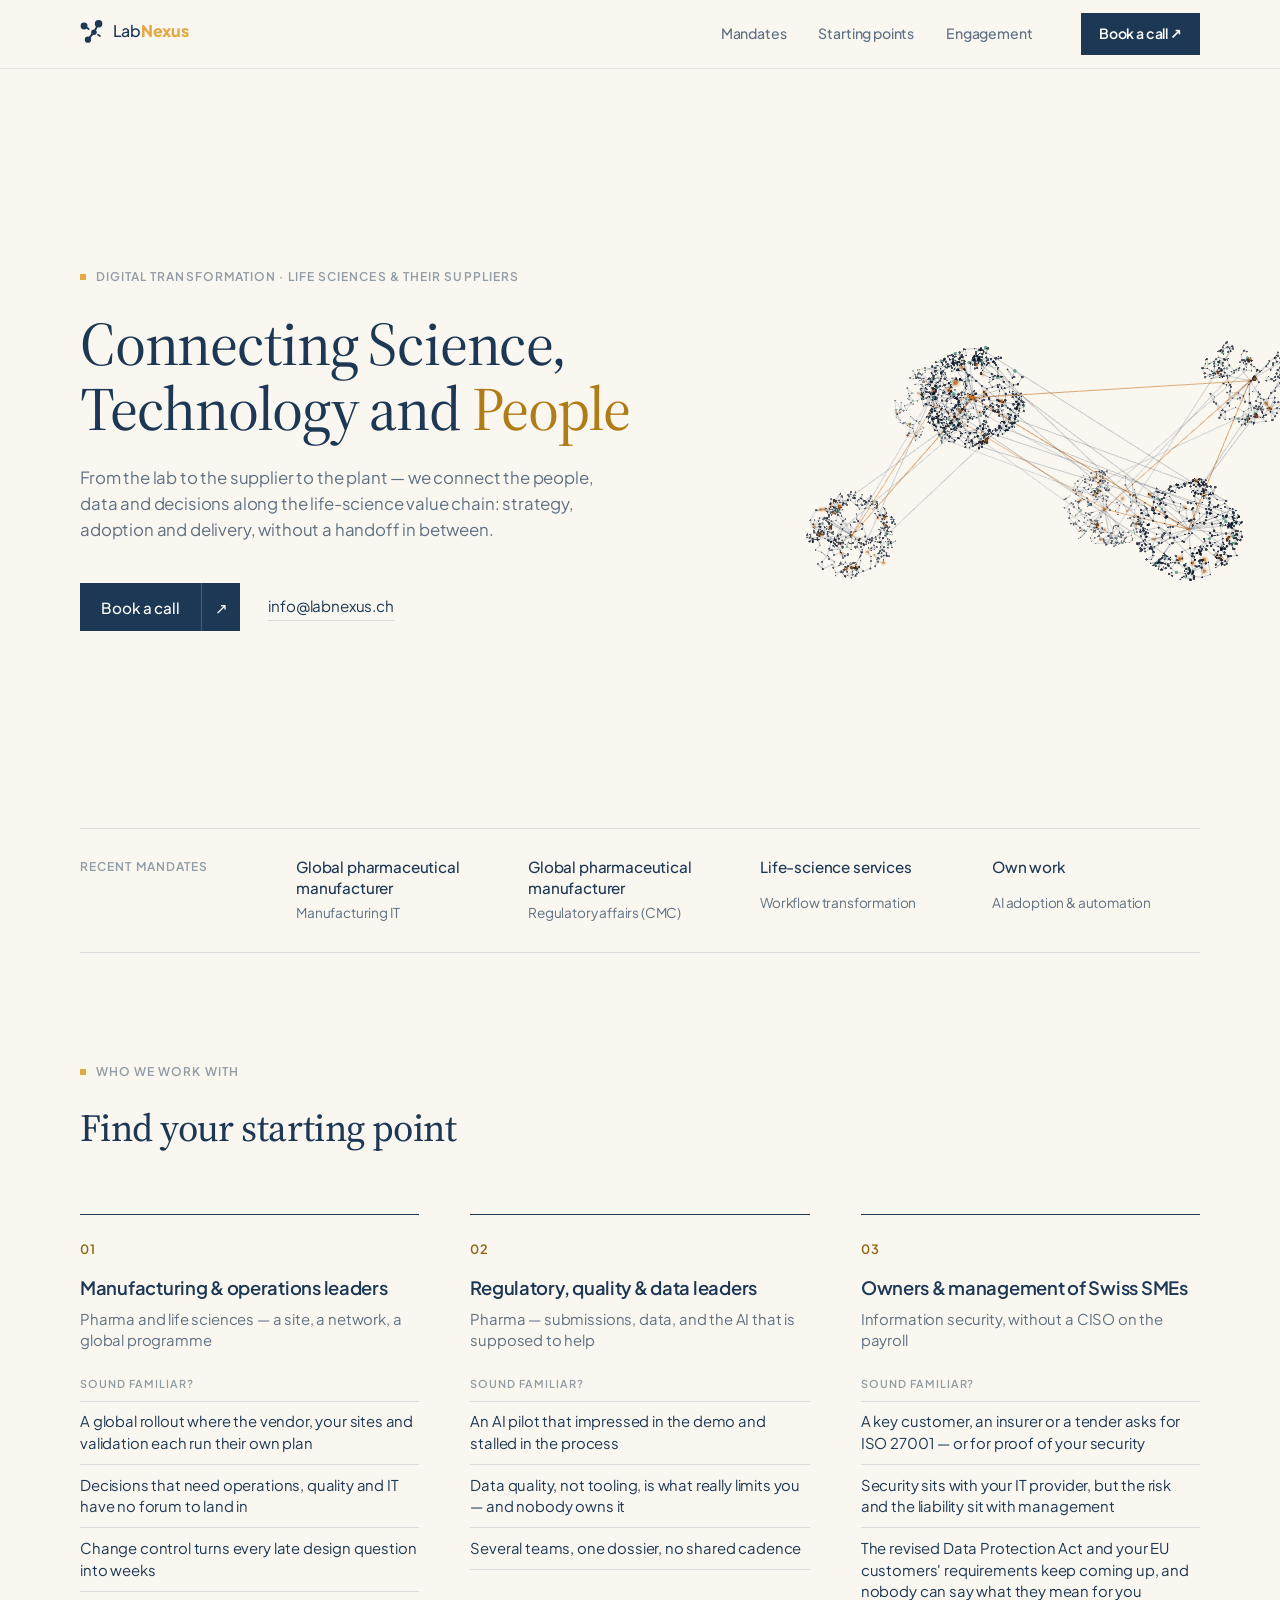
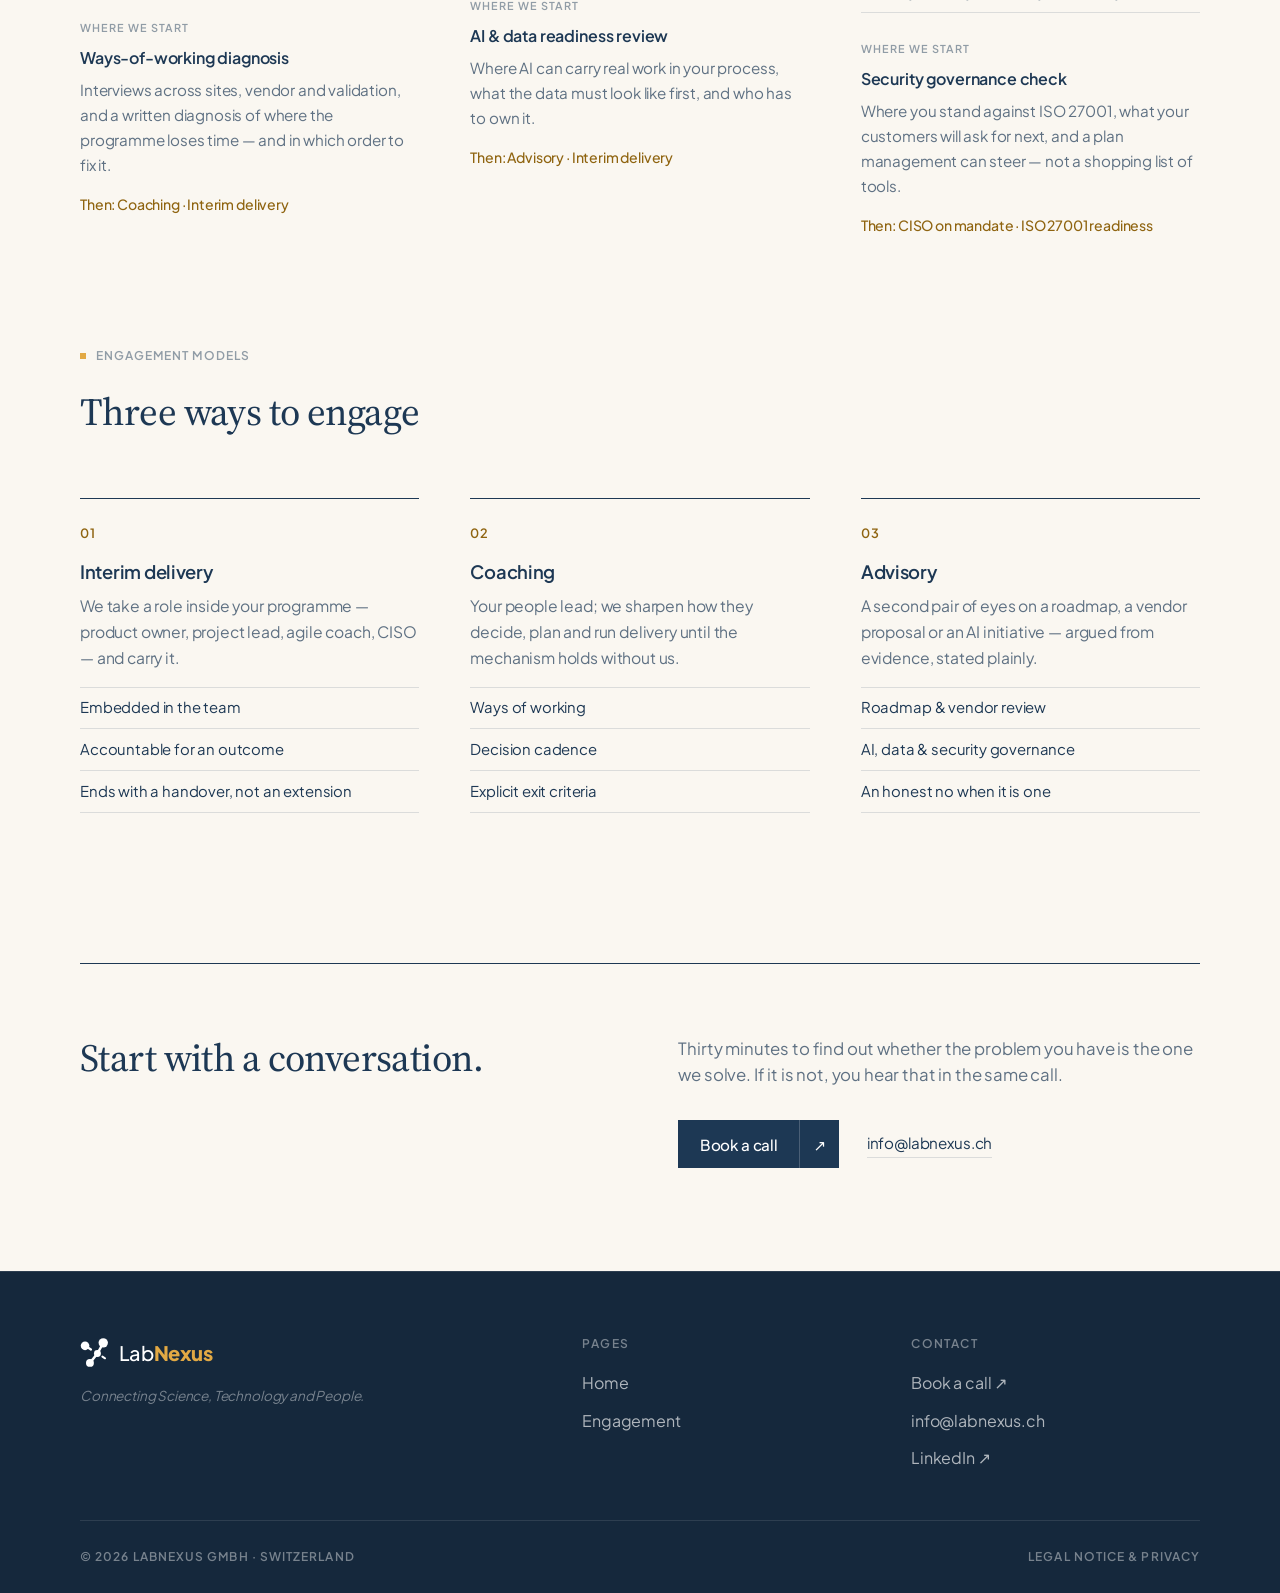
==== commit 3fbeaba4: "site: build 2026-11-12T08:17Z" ====
--- a/index.html
+++ b/index.html
@@ -1,14 +1,14 @@
 <!DOCTYPE html><html lang="en" data-astro-cid-sckkx6r4> <head><meta charset="utf-8"><meta name="viewport" content="width=device-width, initial-scale=1"><title>LabNexus — Connecting Science, Technology and People</title><meta name="description" content="Management consulting for pharma, life sciences and Swiss SMEs — digital transformation from strategy to running change."><meta property="og:title" content="LabNexus — Connecting Science, Technology and People"><meta property="og:description" content="Management consulting for pharma, life sciences and Swiss SMEs — digital transformation from strategy to running change."><meta property="og:type" content="website"><link rel="icon" href="data:,"><link rel="stylesheet" href="/_astro/index.wUlGeODl.css">
 <style>.btn[data-astro-cid-vnzlvqnm]{display:inline-flex;align-items:stretch;font-family:var(--font-sans);font-weight:500;font-size:.95rem;letter-spacing:-.01em;transition:opacity .15s ease,border-color .15s ease}.text[data-astro-cid-vnzlvqnm]{display:inline-flex;align-items:center;padding:.75em 1.4em}.arrow[data-astro-cid-vnzlvqnm]{display:inline-flex;align-items:center;justify-content:center;width:2.6em}.primary[data-astro-cid-vnzlvqnm]{background:var(--navy);color:#fff;font-weight:500}.primary[data-astro-cid-vnzlvqnm] .arrow[data-astro-cid-vnzlvqnm]{border-left:1px solid rgba(255,255,255,.2)}.dark .primary[data-astro-cid-vnzlvqnm],.dark-glass .primary[data-astro-cid-vnzlvqnm]{background:var(--gold);color:var(--navy)}.dark .primary[data-astro-cid-vnzlvqnm] .arrow[data-astro-cid-vnzlvqnm],.dark-glass .primary[data-astro-cid-vnzlvqnm] .arrow[data-astro-cid-vnzlvqnm]{border-left-color:#1d38544d}.primary[data-astro-cid-vnzlvqnm]:hover{opacity:.88}.ghost[data-astro-cid-vnzlvqnm]{border:1px solid var(--hairline);color:var(--fg)}.ghost[data-astro-cid-vnzlvqnm] .arrow[data-astro-cid-vnzlvqnm]{border-left:1px solid var(--hairline)}.ghost[data-astro-cid-vnzlvqnm]:hover{border-color:var(--fg)}
 </style>
-<link rel="stylesheet" href="/_astro/index.CHhPCh4U.css"></head> <body class="field light" data-astro-cid-sckkx6r4> <canvas class="scene" aria-hidden="true" data-astro-cid-sckkx6r4></canvas> <header class="nav-wrap" data-astro-cid-sckkx6r4> <div class="nav" data-astro-cid-sckkx6r4> <a href="/" class="brand" aria-label="LabNexus — home" data-astro-cid-sckkx6r4><span class="logo" data-astro-cid-tvrurpns> <svg viewBox="0 0 32 32" aria-hidden="true" data-astro-cid-tvrurpns> <g stroke="currentColor" stroke-linecap="round" data-astro-cid-tvrurpns> <line x1="24.8" y1="6.2" x2="18.6" y2="17.6" stroke-width="2.6" data-astro-cid-tvrurpns></line> <line x1="18.6" y1="17.6" x2="10.6" y2="27.6" stroke-width="2.6" data-astro-cid-tvrurpns></line> <line x1="5.4" y1="9.4" x2="11.7" y2="13.3" stroke-width="2.4" data-astro-cid-tvrurpns></line> <line x1="23.9" y1="20.9" x2="26.7" y2="22.7" stroke-width="2.2" data-astro-cid-tvrurpns></line> </g> <circle cx="24.8" cy="6.2" r="5" fill="currentColor" data-astro-cid-tvrurpns></circle> <circle cx="5.4" cy="9.4" r="4.6" fill="currentColor" data-astro-cid-tvrurpns></circle> <circle cx="18.6" cy="17.6" r="3.7" fill="currentColor" data-astro-cid-tvrurpns></circle> <circle cx="10.6" cy="27.6" r="4.2" fill="currentColor" data-astro-cid-tvrurpns></circle> </svg> <span class="word" data-astro-cid-tvrurpns>Lab<span class="nexus" data-astro-cid-tvrurpns>Nexus</span></span> </span>  </a> <nav class="pills" aria-label="Primary" data-astro-cid-sckkx6r4> <a href="/#mandates" data-astro-cid-sckkx6r4>Mandates</a><a href="/#start" data-astro-cid-sckkx6r4>Starting points</a><a href="/#engage" data-astro-cid-sckkx6r4>Engagement</a> </nav> <a href="https://calendar.app.google/GWzn5e6jQNoAXdLj6" target="_blank" rel="noopener noreferrer" class="cta" data-astro-cid-sckkx6r4>
+<link rel="stylesheet" href="/_astro/index.BcsFiicH.css"></head> <body class="field light" data-astro-cid-sckkx6r4> <canvas class="scene" aria-hidden="true" data-astro-cid-sckkx6r4></canvas> <header class="nav-wrap" data-astro-cid-sckkx6r4> <div class="nav" data-astro-cid-sckkx6r4> <a href="/" class="brand" aria-label="LabNexus — home" data-astro-cid-sckkx6r4><span class="logo" data-astro-cid-tvrurpns> <svg viewBox="0 0 32 32" aria-hidden="true" data-astro-cid-tvrurpns> <g stroke="currentColor" stroke-linecap="round" data-astro-cid-tvrurpns> <line x1="24.8" y1="6.2" x2="18.6" y2="17.6" stroke-width="2.6" data-astro-cid-tvrurpns></line> <line x1="18.6" y1="17.6" x2="10.6" y2="27.6" stroke-width="2.6" data-astro-cid-tvrurpns></line> <line x1="5.4" y1="9.4" x2="11.7" y2="13.3" stroke-width="2.4" data-astro-cid-tvrurpns></line> <line x1="23.9" y1="20.9" x2="26.7" y2="22.7" stroke-width="2.2" data-astro-cid-tvrurpns></line> </g> <circle cx="24.8" cy="6.2" r="5" fill="currentColor" data-astro-cid-tvrurpns></circle> <circle cx="5.4" cy="9.4" r="4.6" fill="currentColor" data-astro-cid-tvrurpns></circle> <circle cx="18.6" cy="17.6" r="3.7" fill="currentColor" data-astro-cid-tvrurpns></circle> <circle cx="10.6" cy="27.6" r="4.2" fill="currentColor" data-astro-cid-tvrurpns></circle> </svg> <span class="word" data-astro-cid-tvrurpns>Lab<span class="nexus" data-astro-cid-tvrurpns>Nexus</span></span> </span>  </a> <nav class="pills" aria-label="Primary" data-astro-cid-sckkx6r4> <a href="/#mandates" data-astro-cid-sckkx6r4>Mandates</a><a href="/#start" data-astro-cid-sckkx6r4>Starting points</a><a href="/#engage" data-astro-cid-sckkx6r4>Engagement</a> </nav> <a href="https://calendar.app.google/GWzn5e6jQNoAXdLj6" target="_blank" rel="noopener noreferrer" class="cta" data-astro-cid-sckkx6r4>
 Book a call ↗
 </a> <details class="menu" data-astro-cid-sckkx6r4> <summary aria-label="Menu" data-astro-cid-sckkx6r4><span data-astro-cid-sckkx6r4></span><span data-astro-cid-sckkx6r4></span></summary> <nav class="sheet" aria-label="Primary" data-astro-cid-sckkx6r4> <a href="/#mandates" data-astro-cid-sckkx6r4>Mandates</a><a href="/#start" data-astro-cid-sckkx6r4>Starting points</a><a href="/#engage" data-astro-cid-sckkx6r4>Engagement</a> <a href="https://calendar.app.google/GWzn5e6jQNoAXdLj6" target="_blank" rel="noopener noreferrer" class="sheet-cta" data-astro-cid-sckkx6r4>
 Book a call ↗
-</a> </nav> </details> </div> </header> <main data-astro-cid-sckkx6r4>   <section class="hero" data-scene="2" data-place="2.05,-0.05,0.55" data-astro-cid-j7pv25f6> <div class="container" data-astro-cid-j7pv25f6> <div class="hero-copy" data-astro-cid-j7pv25f6> <p class="label">Digital transformation · Life sciences &amp; Swiss SMEs</p> <h1 class="h1" data-astro-cid-j7pv25f6>Connecting Science, Technology and <span class="accent" data-astro-cid-j7pv25f6>People</span></h1> <p class="lead" data-astro-cid-j7pv25f6>
-Independent consulting for organisations where the science is not the
-          bottleneck — strategy, adoption and delivery, without a handoff in
-          between.
+</a> </nav> </details> </div> </header> <main data-astro-cid-sckkx6r4>   <section class="hero" data-scene="2" data-place="2.05,-0.05,0.55" data-astro-cid-j7pv25f6> <div class="container" data-astro-cid-j7pv25f6> <div class="hero-copy" data-astro-cid-j7pv25f6> <p class="label">Digital transformation · Life sciences &amp; their suppliers</p> <h1 class="h1" data-astro-cid-j7pv25f6>Connecting Science, Technology and <span class="accent" data-astro-cid-j7pv25f6>People</span></h1> <p class="lead" data-astro-cid-j7pv25f6>
+From the lab to the supplier to the plant — we connect the people,
+          data and decisions along the life-science value chain: strategy,
+          adoption and delivery, without a handoff in between.
 </p> <div class="actions" data-astro-cid-j7pv25f6> <a href="https://calendar.app.google/GWzn5e6jQNoAXdLj6" class="btn primary" target="_blank" rel="noopener noreferrer" data-astro-cid-vnzlvqnm> <span class="text" data-astro-cid-vnzlvqnm>Book a call</span> <span class="arrow" aria-hidden="true" data-astro-cid-vnzlvqnm>↗</span> </a>  <a class="mail" href="mailto:info@labnexus.ch" data-astro-cid-j7pv25f6>info@labnexus.ch</a> </div> </div> </div> </section>  <section class="paper mandates" id="mandates" aria-label="Recent mandates" data-astro-cid-j7pv25f6> <div class="container" data-astro-cid-j7pv25f6> <div class="mandate-row" data-astro-cid-j7pv25f6> <p class="mono k" data-astro-cid-j7pv25f6>Recent mandates</p> <ul data-astro-cid-j7pv25f6> <li data-astro-cid-j7pv25f6> <span class="who" data-astro-cid-j7pv25f6>Global pharmaceutical manufacturer</span> <span class="what" data-astro-cid-j7pv25f6>Manufacturing IT</span> </li><li data-astro-cid-j7pv25f6> <span class="who" data-astro-cid-j7pv25f6>Global pharmaceutical manufacturer</span> <span class="what" data-astro-cid-j7pv25f6>Regulatory affairs (CMC)</span> </li><li data-astro-cid-j7pv25f6> <span class="who" data-astro-cid-j7pv25f6>Life-science services</span> <span class="what" data-astro-cid-j7pv25f6>Workflow transformation</span> </li><li data-astro-cid-j7pv25f6> <span class="who" data-astro-cid-j7pv25f6>Own work</span> <span class="what" data-astro-cid-j7pv25f6>AI adoption &amp; automation</span> </li> </ul> </div> </div> </section>  <section class="paper section" id="start" data-astro-cid-j7pv25f6> <div class="container" data-astro-cid-j7pv25f6> <header class="head" data-astro-cid-j7pv25f6> <p class="label">Who we work with</p> <h2 class="h2" data-astro-cid-j7pv25f6>Find your starting point</h2> </header> <div class="cols" data-astro-cid-j7pv25f6> <article class="col reader" id="pharma-operations" data-astro-cid-j7pv25f6>  <span class="n" data-astro-cid-j7pv25f6>01</span> <h3 class="h3" data-astro-cid-j7pv25f6>Manufacturing &amp; operations leaders</h3> <p class="ctx" data-astro-cid-j7pv25f6>Pharma and life sciences — a site, a network, a global programme</p> <p class="mono rk" data-astro-cid-j7pv25f6>Sound familiar?</p> <ul class="rules" data-astro-cid-j7pv25f6> <li data-astro-cid-j7pv25f6>A global rollout where the vendor, your sites and validation each run their own plan</li><li data-astro-cid-j7pv25f6>Decisions that need operations, quality and IT have no forum to land in</li><li data-astro-cid-j7pv25f6>Change control turns every late design question into weeks</li> </ul> <p class="mono rk" data-astro-cid-j7pv25f6>Where we start</p> <h4 data-astro-cid-j7pv25f6>Ways-of-working diagnosis</h4> <p class="what" data-astro-cid-j7pv25f6>Interviews across sites, vendor and validation, and a written diagnosis of where the programme loses time — and in which order to fix it.</p> <p class="then" data-astro-cid-j7pv25f6>Then: Coaching · Interim delivery</p> </article><article class="col reader" id="regulatory-data" data-astro-cid-j7pv25f6>  <span class="n" data-astro-cid-j7pv25f6>02</span> <h3 class="h3" data-astro-cid-j7pv25f6>Regulatory, quality &amp; data leaders</h3> <p class="ctx" data-astro-cid-j7pv25f6>Pharma — submissions, data, and the AI that is supposed to help</p> <p class="mono rk" data-astro-cid-j7pv25f6>Sound familiar?</p> <ul class="rules" data-astro-cid-j7pv25f6> <li data-astro-cid-j7pv25f6>An AI pilot that impressed in the demo and stalled in the process</li><li data-astro-cid-j7pv25f6>Data quality, not tooling, is what really limits you — and nobody owns it</li><li data-astro-cid-j7pv25f6>Several teams, one dossier, no shared cadence</li> </ul> <p class="mono rk" data-astro-cid-j7pv25f6>Where we start</p> <h4 data-astro-cid-j7pv25f6>AI &amp; data readiness review</h4> <p class="what" data-astro-cid-j7pv25f6>Where AI can carry real work in your process, what the data must look like first, and who has to own it.</p> <p class="then" data-astro-cid-j7pv25f6>Then: Advisory · Interim delivery</p> </article><article class="col reader" id="sme-security" data-astro-cid-j7pv25f6>  <span class="n" data-astro-cid-j7pv25f6>03</span> <h3 class="h3" data-astro-cid-j7pv25f6>Owners &amp; management of Swiss SMEs</h3> <p class="ctx" data-astro-cid-j7pv25f6>Information security, without a CISO on the payroll</p> <p class="mono rk" data-astro-cid-j7pv25f6>Sound familiar?</p> <ul class="rules" data-astro-cid-j7pv25f6> <li data-astro-cid-j7pv25f6>A key customer, an insurer or a tender asks for ISO 27001 — or for proof of your security</li><li data-astro-cid-j7pv25f6>Security sits with your IT provider, but the risk and the liability sit with management</li><li data-astro-cid-j7pv25f6>The revised Data Protection Act and your EU customers&#39; requirements keep coming up, and nobody can say what they mean for you</li> </ul> <p class="mono rk" data-astro-cid-j7pv25f6>Where we start</p> <h4 data-astro-cid-j7pv25f6>Security governance check</h4> <p class="what" data-astro-cid-j7pv25f6>Where you stand against ISO 27001, what your customers will ask for next, and a plan management can steer — not a shopping list of tools.</p> <p class="then" data-astro-cid-j7pv25f6>Then: CISO on mandate · ISO 27001 readiness</p> </article> </div> </div> </section>  <section class="paper section engage" id="engage" data-astro-cid-j7pv25f6> <div class="container" data-astro-cid-j7pv25f6> <header class="head" data-astro-cid-j7pv25f6> <p class="label">Engagement models</p> <h2 class="h2" data-astro-cid-j7pv25f6>Three ways to engage</h2> </header> <div class="cols" data-astro-cid-j7pv25f6> <article class="col model" data-astro-cid-j7pv25f6> <span class="n" data-astro-cid-j7pv25f6>01</span> <h3 class="h3" data-astro-cid-j7pv25f6>Interim delivery</h3> <p data-astro-cid-j7pv25f6>We take a role inside your programme — product owner, project lead, agile coach, CISO — and carry it.</p> <ul class="rules" data-astro-cid-j7pv25f6> <li data-astro-cid-j7pv25f6>Embedded in the team</li><li data-astro-cid-j7pv25f6>Accountable for an outcome</li><li data-astro-cid-j7pv25f6>Ends with a handover, not an extension</li> </ul> </article><article class="col model" data-astro-cid-j7pv25f6> <span class="n" data-astro-cid-j7pv25f6>02</span> <h3 class="h3" data-astro-cid-j7pv25f6>Coaching</h3> <p data-astro-cid-j7pv25f6>Your people lead; we sharpen how they decide, plan and run delivery until the mechanism holds without us.</p> <ul class="rules" data-astro-cid-j7pv25f6> <li data-astro-cid-j7pv25f6>Ways of working</li><li data-astro-cid-j7pv25f6>Decision cadence</li><li data-astro-cid-j7pv25f6>Explicit exit criteria</li> </ul> </article><article class="col model" data-astro-cid-j7pv25f6> <span class="n" data-astro-cid-j7pv25f6>03</span> <h3 class="h3" data-astro-cid-j7pv25f6>Advisory</h3> <p data-astro-cid-j7pv25f6>A second pair of eyes on a roadmap, a vendor proposal or an AI initiative — argued from evidence, stated plainly.</p> <ul class="rules" data-astro-cid-j7pv25f6> <li data-astro-cid-j7pv25f6>Roadmap &amp; vendor review</li><li data-astro-cid-j7pv25f6>AI, data &amp; security governance</li><li data-astro-cid-j7pv25f6>An honest no when it is one</li> </ul> </article> </div> </div> </section>  <section class="paper section close" id="contact" data-astro-cid-j7pv25f6> <div class="container" data-astro-cid-j7pv25f6> <div class="close-row" data-astro-cid-j7pv25f6> <h2 class="h2" data-astro-cid-j7pv25f6>Start with a conversation.</h2> <div data-astro-cid-j7pv25f6> <p class="lead" data-astro-cid-j7pv25f6>
 Thirty minutes to find out whether the problem you have is the one
             we solve. If it is not, you hear that in the same call.
--- a/_astro/index.BcsFiicH.css
+++ b/_astro/index.BcsFiicH.css
@@ -0,0 +1 @@
+body.field{background:var(--paper)}.paper[data-astro-cid-j7pv25f6]{position:relative;background:var(--paper)}.h1[data-astro-cid-j7pv25f6]{font-size:clamp(2.5rem,4.8vw,4.3rem);line-height:1.06}.h2[data-astro-cid-j7pv25f6]{font-size:clamp(1.85rem,3vw,2.7rem)}.h3[data-astro-cid-j7pv25f6]{font-weight:600;font-size:1.15rem;letter-spacing:-.015em}.hero[data-astro-cid-j7pv25f6]{min-height:92svh;display:flex;align-items:center;padding:8rem 0 4rem}.hero[data-astro-cid-j7pv25f6]>.container[data-astro-cid-j7pv25f6]{width:100%}.hero-copy[data-astro-cid-j7pv25f6]{max-width:41rem}.hero[data-astro-cid-j7pv25f6] .h1[data-astro-cid-j7pv25f6]{margin-bottom:1.5rem}.hero[data-astro-cid-j7pv25f6] .lead[data-astro-cid-j7pv25f6]{max-width:34rem}.actions[data-astro-cid-j7pv25f6]{display:flex;flex-wrap:wrap;align-items:center;gap:1rem 1.75rem;margin-top:2.5rem}.mail[data-astro-cid-j7pv25f6]{color:var(--fg);font-size:.95rem;border-bottom:1px solid var(--hairline);padding-bottom:2px;transition:border-color .15s ease}.mail[data-astro-cid-j7pv25f6]:hover{border-color:var(--fg)}.mandate-row[data-astro-cid-j7pv25f6]{display:grid;grid-template-columns:11rem 1fr;gap:1.5rem 2.5rem;align-items:start;padding-block:1.75rem;border-block:1px solid var(--hairline)}.mandate-row[data-astro-cid-j7pv25f6] .k[data-astro-cid-j7pv25f6]{margin:.15rem 0 0;color:var(--fg-3)}.mandates[data-astro-cid-j7pv25f6] ul[data-astro-cid-j7pv25f6]{list-style:none;margin:0;padding:0;display:grid;grid-template-columns:repeat(4,minmax(0,1fr));gap:1.5rem}.mandates[data-astro-cid-j7pv25f6] li[data-astro-cid-j7pv25f6]{display:grid;gap:.25rem}.mandates[data-astro-cid-j7pv25f6] .who[data-astro-cid-j7pv25f6]{color:var(--fg);font-weight:500;font-size:.95rem;line-height:1.35}.mandates[data-astro-cid-j7pv25f6] .what[data-astro-cid-j7pv25f6]{color:var(--fg-2);font-size:.85rem}.head[data-astro-cid-j7pv25f6]{max-width:40rem;margin-bottom:clamp(2.5rem,5vw,4rem)}.cols[data-astro-cid-j7pv25f6]{display:grid;grid-template-columns:repeat(auto-fit,minmax(min(100%,18rem),1fr));gap:0 clamp(2rem,4vw,3.5rem)}.col[data-astro-cid-j7pv25f6]{position:relative;display:flex;flex-direction:column;padding-top:1.5rem;border-top:1px solid var(--fg)}.col[data-astro-cid-j7pv25f6] .n[data-astro-cid-j7pv25f6]{color:var(--accent-ink);font-size:.8rem;font-weight:600;letter-spacing:.06em;margin-bottom:1rem}.col[data-astro-cid-j7pv25f6] .h3[data-astro-cid-j7pv25f6]{margin:0 0 .5rem}.col[data-astro-cid-j7pv25f6] p[data-astro-cid-j7pv25f6]{margin:0}.rules[data-astro-cid-j7pv25f6]{list-style:none;margin:1rem 0 0;padding:0}.rules[data-astro-cid-j7pv25f6] li[data-astro-cid-j7pv25f6]{padding:.6rem 0;border-top:1px solid var(--hairline);color:var(--fg);font-size:.93rem;line-height:1.45}.rules[data-astro-cid-j7pv25f6] li[data-astro-cid-j7pv25f6]:last-child{border-bottom:1px solid var(--hairline)}.reader[data-astro-cid-j7pv25f6] .ctx[data-astro-cid-j7pv25f6]{color:var(--fg-2);font-size:.93rem;line-height:1.45;margin-bottom:1.5rem}.reader[data-astro-cid-j7pv25f6] .rk[data-astro-cid-j7pv25f6]{margin:0;color:var(--fg-3);font-size:.68rem}.reader[data-astro-cid-j7pv25f6] .rules[data-astro-cid-j7pv25f6]{margin:.6rem 0 1.75rem}.reader[data-astro-cid-j7pv25f6] h4[data-astro-cid-j7pv25f6]{margin:.6rem 0 .35rem;font-size:1rem;font-weight:600;color:var(--fg)}.reader[data-astro-cid-j7pv25f6] .what[data-astro-cid-j7pv25f6]{font-size:.95rem}.reader[data-astro-cid-j7pv25f6] .then[data-astro-cid-j7pv25f6]{margin-top:1rem;color:var(--accent-ink);font-size:.88rem;font-weight:500}.hidden-badge[data-astro-cid-j7pv25f6]{position:absolute;top:1.5rem;right:0;font-size:.62rem;padding:.1rem .45rem;border:1px dashed var(--fg-3);color:var(--fg-3)}.engage[data-astro-cid-j7pv25f6]{padding-top:0}.model[data-astro-cid-j7pv25f6] p[data-astro-cid-j7pv25f6]{font-size:.98rem}.close[data-astro-cid-j7pv25f6]{padding-top:clamp(2rem,4vw,3rem)}.close-row[data-astro-cid-j7pv25f6]{display:grid;grid-template-columns:minmax(0,1fr) minmax(0,1fr);gap:2rem clamp(2rem,6vw,5rem);padding-top:clamp(3rem,6vw,4.5rem);border-top:1px solid var(--fg)}.close[data-astro-cid-j7pv25f6] .actions[data-astro-cid-j7pv25f6]{margin-top:2rem}@media(max-width:960px){.mandate-row[data-astro-cid-j7pv25f6]{grid-template-columns:1fr}.mandates[data-astro-cid-j7pv25f6] ul[data-astro-cid-j7pv25f6]{grid-template-columns:1fr 1fr}.close-row[data-astro-cid-j7pv25f6]{grid-template-columns:1fr}}@media(max-width:760px){.hero[data-astro-cid-j7pv25f6]{min-height:0;padding-top:44svh}.cols[data-astro-cid-j7pv25f6]{gap:3rem}}
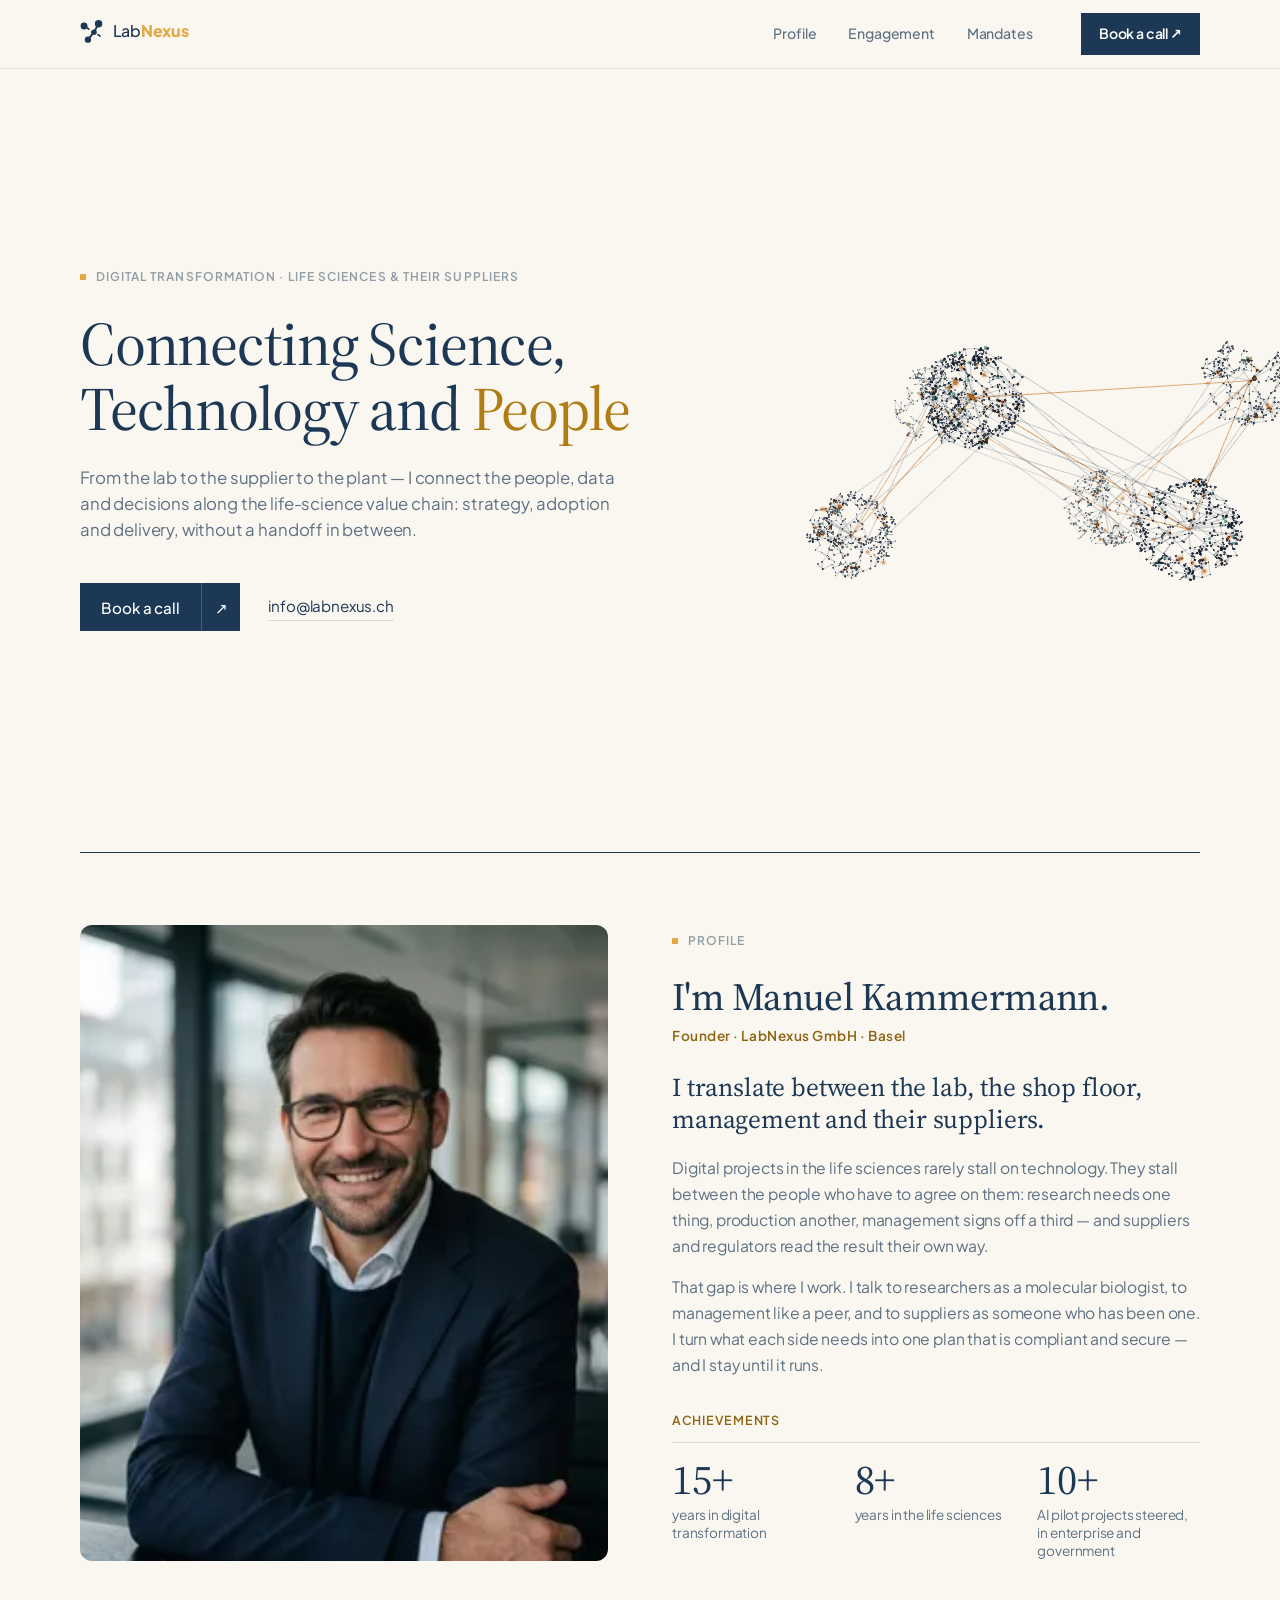
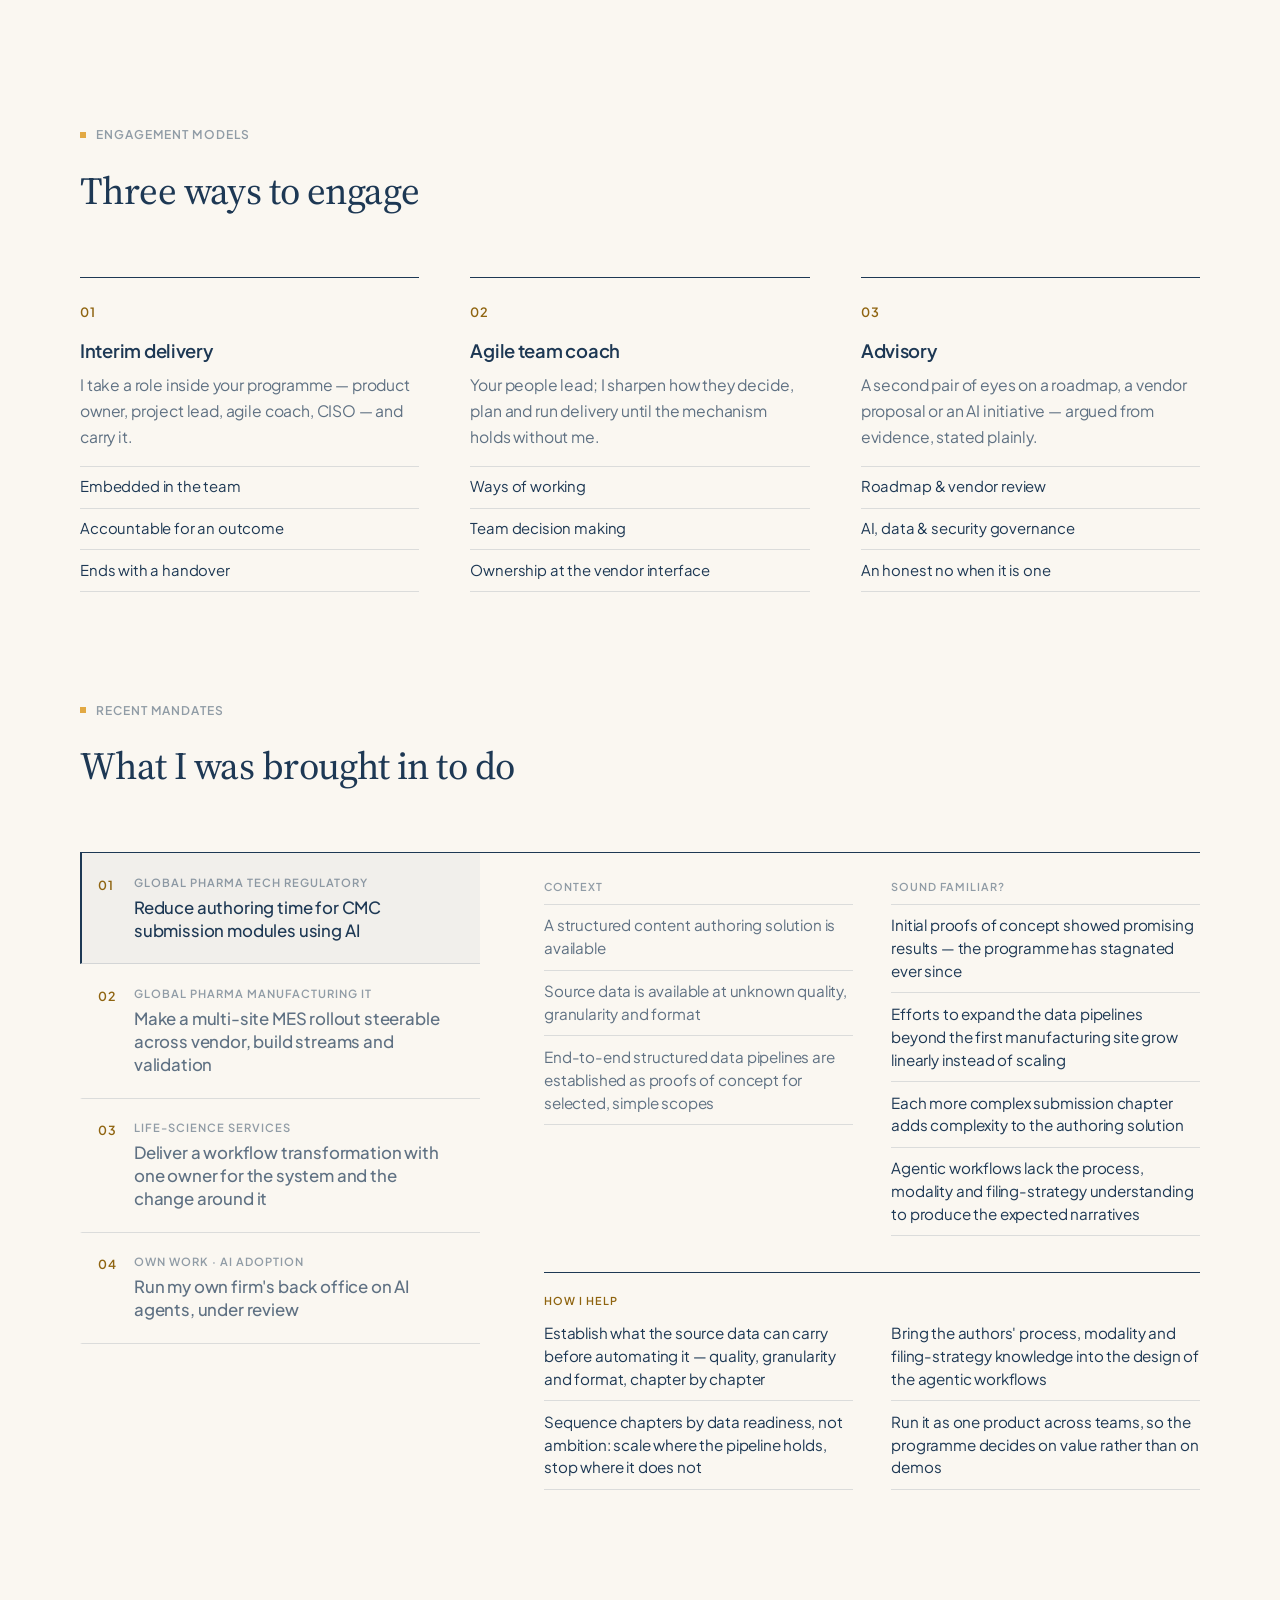
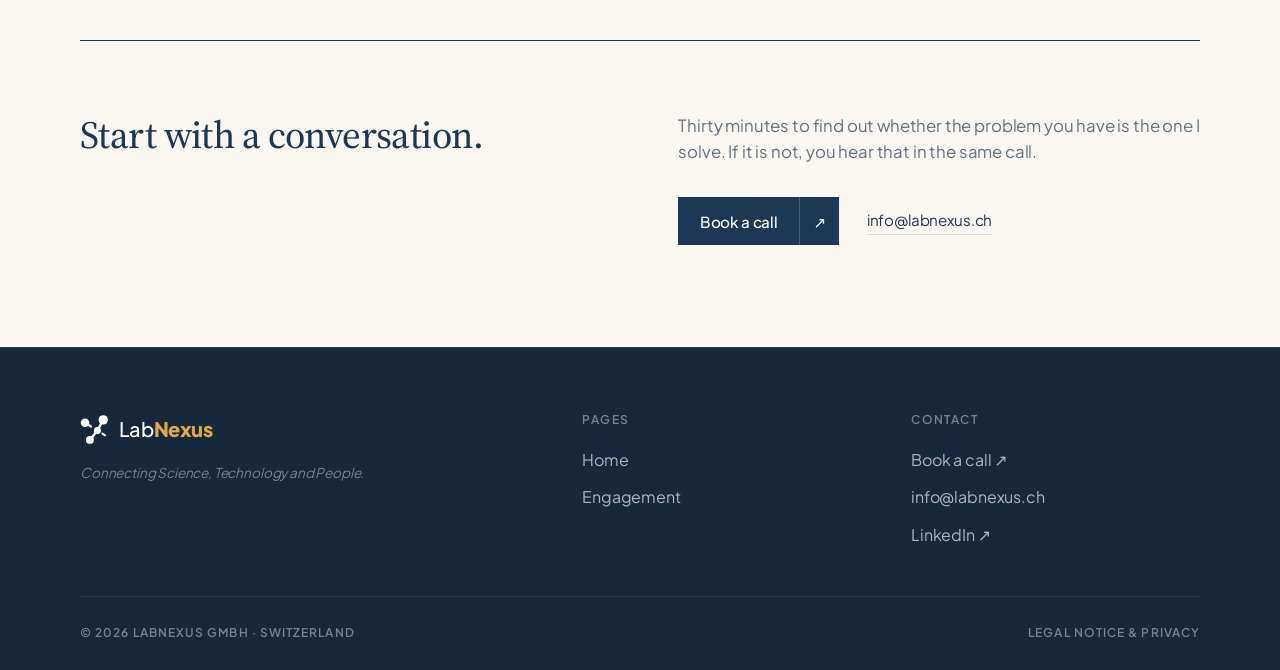
==== commit 85d32ba5: "site: build 2026-11-17T14:41Z" ====
--- a/index.html
+++ b/index.html
@@ -1,17 +1,13 @@
 <!DOCTYPE html><html lang="en" data-astro-cid-sckkx6r4> <head><meta charset="utf-8"><meta name="viewport" content="width=device-width, initial-scale=1"><title>LabNexus — Connecting Science, Technology and People</title><meta name="description" content="Management consulting for pharma, life sciences and Swiss SMEs — digital transformation from strategy to running change."><meta property="og:title" content="LabNexus — Connecting Science, Technology and People"><meta property="og:description" content="Management consulting for pharma, life sciences and Swiss SMEs — digital transformation from strategy to running change."><meta property="og:type" content="website"><link rel="icon" href="data:,"><link rel="stylesheet" href="/_astro/index.wUlGeODl.css">
 <style>.btn[data-astro-cid-vnzlvqnm]{display:inline-flex;align-items:stretch;font-family:var(--font-sans);font-weight:500;font-size:.95rem;letter-spacing:-.01em;transition:opacity .15s ease,border-color .15s ease}.text[data-astro-cid-vnzlvqnm]{display:inline-flex;align-items:center;padding:.75em 1.4em}.arrow[data-astro-cid-vnzlvqnm]{display:inline-flex;align-items:center;justify-content:center;width:2.6em}.primary[data-astro-cid-vnzlvqnm]{background:var(--navy);color:#fff;font-weight:500}.primary[data-astro-cid-vnzlvqnm] .arrow[data-astro-cid-vnzlvqnm]{border-left:1px solid rgba(255,255,255,.2)}.dark .primary[data-astro-cid-vnzlvqnm],.dark-glass .primary[data-astro-cid-vnzlvqnm]{background:var(--gold);color:var(--navy)}.dark .primary[data-astro-cid-vnzlvqnm] .arrow[data-astro-cid-vnzlvqnm],.dark-glass .primary[data-astro-cid-vnzlvqnm] .arrow[data-astro-cid-vnzlvqnm]{border-left-color:#1d38544d}.primary[data-astro-cid-vnzlvqnm]:hover{opacity:.88}.ghost[data-astro-cid-vnzlvqnm]{border:1px solid var(--hairline);color:var(--fg)}.ghost[data-astro-cid-vnzlvqnm] .arrow[data-astro-cid-vnzlvqnm]{border-left:1px solid var(--hairline)}.ghost[data-astro-cid-vnzlvqnm]:hover{border-color:var(--fg)}
 </style>
-<link rel="stylesheet" href="/_astro/index.BcsFiicH.css"></head> <body class="field light" data-astro-cid-sckkx6r4> <canvas class="scene" aria-hidden="true" data-astro-cid-sckkx6r4></canvas> <header class="nav-wrap" data-astro-cid-sckkx6r4> <div class="nav" data-astro-cid-sckkx6r4> <a href="/" class="brand" aria-label="LabNexus — home" data-astro-cid-sckkx6r4><span class="logo" data-astro-cid-tvrurpns> <svg viewBox="0 0 32 32" aria-hidden="true" data-astro-cid-tvrurpns> <g stroke="currentColor" stroke-linecap="round" data-astro-cid-tvrurpns> <line x1="24.8" y1="6.2" x2="18.6" y2="17.6" stroke-width="2.6" data-astro-cid-tvrurpns></line> <line x1="18.6" y1="17.6" x2="10.6" y2="27.6" stroke-width="2.6" data-astro-cid-tvrurpns></line> <line x1="5.4" y1="9.4" x2="11.7" y2="13.3" stroke-width="2.4" data-astro-cid-tvrurpns></line> <line x1="23.9" y1="20.9" x2="26.7" y2="22.7" stroke-width="2.2" data-astro-cid-tvrurpns></line> </g> <circle cx="24.8" cy="6.2" r="5" fill="currentColor" data-astro-cid-tvrurpns></circle> <circle cx="5.4" cy="9.4" r="4.6" fill="currentColor" data-astro-cid-tvrurpns></circle> <circle cx="18.6" cy="17.6" r="3.7" fill="currentColor" data-astro-cid-tvrurpns></circle> <circle cx="10.6" cy="27.6" r="4.2" fill="currentColor" data-astro-cid-tvrurpns></circle> </svg> <span class="word" data-astro-cid-tvrurpns>Lab<span class="nexus" data-astro-cid-tvrurpns>Nexus</span></span> </span>  </a> <nav class="pills" aria-label="Primary" data-astro-cid-sckkx6r4> <a href="/#mandates" data-astro-cid-sckkx6r4>Mandates</a><a href="/#start" data-astro-cid-sckkx6r4>Starting points</a><a href="/#engage" data-astro-cid-sckkx6r4>Engagement</a> </nav> <a href="https://calendar.app.google/GWzn5e6jQNoAXdLj6" target="_blank" rel="noopener noreferrer" class="cta" data-astro-cid-sckkx6r4>
+<link rel="stylesheet" href="/_astro/index.CPMRPHpB.css"></head> <body class="field light" data-astro-cid-sckkx6r4> <canvas class="scene" aria-hidden="true" data-astro-cid-sckkx6r4></canvas> <header class="nav-wrap" data-astro-cid-sckkx6r4> <div class="nav" data-astro-cid-sckkx6r4> <a href="/" class="brand" aria-label="LabNexus — home" data-astro-cid-sckkx6r4><span class="logo" data-astro-cid-tvrurpns> <svg viewBox="0 0 32 32" aria-hidden="true" data-astro-cid-tvrurpns> <g stroke="currentColor" stroke-linecap="round" data-astro-cid-tvrurpns> <line x1="24.8" y1="6.2" x2="18.6" y2="17.6" stroke-width="2.6" data-astro-cid-tvrurpns></line> <line x1="18.6" y1="17.6" x2="10.6" y2="27.6" stroke-width="2.6" data-astro-cid-tvrurpns></line> <line x1="5.4" y1="9.4" x2="11.7" y2="13.3" stroke-width="2.4" data-astro-cid-tvrurpns></line> <line x1="23.9" y1="20.9" x2="26.7" y2="22.7" stroke-width="2.2" data-astro-cid-tvrurpns></line> </g> <circle cx="24.8" cy="6.2" r="5" fill="currentColor" data-astro-cid-tvrurpns></circle> <circle cx="5.4" cy="9.4" r="4.6" fill="currentColor" data-astro-cid-tvrurpns></circle> <circle cx="18.6" cy="17.6" r="3.7" fill="currentColor" data-astro-cid-tvrurpns></circle> <circle cx="10.6" cy="27.6" r="4.2" fill="currentColor" data-astro-cid-tvrurpns></circle> </svg> <span class="word" data-astro-cid-tvrurpns>Lab<span class="nexus" data-astro-cid-tvrurpns>Nexus</span></span> </span>  </a> <nav class="pills" aria-label="Primary" data-astro-cid-sckkx6r4> <a href="/#profile" data-astro-cid-sckkx6r4>Profile</a><a href="/#engage" data-astro-cid-sckkx6r4>Engagement</a><a href="/#mandates" data-astro-cid-sckkx6r4>Mandates</a> </nav> <a href="https://calendar.app.google/GWzn5e6jQNoAXdLj6" target="_blank" rel="noopener noreferrer" class="cta" data-astro-cid-sckkx6r4>
 Book a call ↗
-</a> <details class="menu" data-astro-cid-sckkx6r4> <summary aria-label="Menu" data-astro-cid-sckkx6r4><span data-astro-cid-sckkx6r4></span><span data-astro-cid-sckkx6r4></span></summary> <nav class="sheet" aria-label="Primary" data-astro-cid-sckkx6r4> <a href="/#mandates" data-astro-cid-sckkx6r4>Mandates</a><a href="/#start" data-astro-cid-sckkx6r4>Starting points</a><a href="/#engage" data-astro-cid-sckkx6r4>Engagement</a> <a href="https://calendar.app.google/GWzn5e6jQNoAXdLj6" target="_blank" rel="noopener noreferrer" class="sheet-cta" data-astro-cid-sckkx6r4>
+</a> <details class="menu" data-astro-cid-sckkx6r4> <summary aria-label="Menu" data-astro-cid-sckkx6r4><span data-astro-cid-sckkx6r4></span><span data-astro-cid-sckkx6r4></span></summary> <nav class="sheet" aria-label="Primary" data-astro-cid-sckkx6r4> <a href="/#profile" data-astro-cid-sckkx6r4>Profile</a><a href="/#engage" data-astro-cid-sckkx6r4>Engagement</a><a href="/#mandates" data-astro-cid-sckkx6r4>Mandates</a> <a href="https://calendar.app.google/GWzn5e6jQNoAXdLj6" target="_blank" rel="noopener noreferrer" class="sheet-cta" data-astro-cid-sckkx6r4>
 Book a call ↗
-</a> </nav> </details> </div> </header> <main data-astro-cid-sckkx6r4>   <section class="hero" data-scene="2" data-place="2.05,-0.05,0.55" data-astro-cid-j7pv25f6> <div class="container" data-astro-cid-j7pv25f6> <div class="hero-copy" data-astro-cid-j7pv25f6> <p class="label">Digital transformation · Life sciences &amp; their suppliers</p> <h1 class="h1" data-astro-cid-j7pv25f6>Connecting Science, Technology and <span class="accent" data-astro-cid-j7pv25f6>People</span></h1> <p class="lead" data-astro-cid-j7pv25f6>
-From the lab to the supplier to the plant — we connect the people,
-          data and decisions along the life-science value chain: strategy,
-          adoption and delivery, without a handoff in between.
-</p> <div class="actions" data-astro-cid-j7pv25f6> <a href="https://calendar.app.google/GWzn5e6jQNoAXdLj6" class="btn primary" target="_blank" rel="noopener noreferrer" data-astro-cid-vnzlvqnm> <span class="text" data-astro-cid-vnzlvqnm>Book a call</span> <span class="arrow" aria-hidden="true" data-astro-cid-vnzlvqnm>↗</span> </a>  <a class="mail" href="mailto:info@labnexus.ch" data-astro-cid-j7pv25f6>info@labnexus.ch</a> </div> </div> </div> </section>  <section class="paper mandates" id="mandates" aria-label="Recent mandates" data-astro-cid-j7pv25f6> <div class="container" data-astro-cid-j7pv25f6> <div class="mandate-row" data-astro-cid-j7pv25f6> <p class="mono k" data-astro-cid-j7pv25f6>Recent mandates</p> <ul data-astro-cid-j7pv25f6> <li data-astro-cid-j7pv25f6> <span class="who" data-astro-cid-j7pv25f6>Global pharmaceutical manufacturer</span> <span class="what" data-astro-cid-j7pv25f6>Manufacturing IT</span> </li><li data-astro-cid-j7pv25f6> <span class="who" data-astro-cid-j7pv25f6>Global pharmaceutical manufacturer</span> <span class="what" data-astro-cid-j7pv25f6>Regulatory affairs (CMC)</span> </li><li data-astro-cid-j7pv25f6> <span class="who" data-astro-cid-j7pv25f6>Life-science services</span> <span class="what" data-astro-cid-j7pv25f6>Workflow transformation</span> </li><li data-astro-cid-j7pv25f6> <span class="who" data-astro-cid-j7pv25f6>Own work</span> <span class="what" data-astro-cid-j7pv25f6>AI adoption &amp; automation</span> </li> </ul> </div> </div> </section>  <section class="paper section" id="start" data-astro-cid-j7pv25f6> <div class="container" data-astro-cid-j7pv25f6> <header class="head" data-astro-cid-j7pv25f6> <p class="label">Who we work with</p> <h2 class="h2" data-astro-cid-j7pv25f6>Find your starting point</h2> </header> <div class="cols" data-astro-cid-j7pv25f6> <article class="col reader" id="pharma-operations" data-astro-cid-j7pv25f6>  <span class="n" data-astro-cid-j7pv25f6>01</span> <h3 class="h3" data-astro-cid-j7pv25f6>Manufacturing &amp; operations leaders</h3> <p class="ctx" data-astro-cid-j7pv25f6>Pharma and life sciences — a site, a network, a global programme</p> <p class="mono rk" data-astro-cid-j7pv25f6>Sound familiar?</p> <ul class="rules" data-astro-cid-j7pv25f6> <li data-astro-cid-j7pv25f6>A global rollout where the vendor, your sites and validation each run their own plan</li><li data-astro-cid-j7pv25f6>Decisions that need operations, quality and IT have no forum to land in</li><li data-astro-cid-j7pv25f6>Change control turns every late design question into weeks</li> </ul> <p class="mono rk" data-astro-cid-j7pv25f6>Where we start</p> <h4 data-astro-cid-j7pv25f6>Ways-of-working diagnosis</h4> <p class="what" data-astro-cid-j7pv25f6>Interviews across sites, vendor and validation, and a written diagnosis of where the programme loses time — and in which order to fix it.</p> <p class="then" data-astro-cid-j7pv25f6>Then: Coaching · Interim delivery</p> </article><article class="col reader" id="regulatory-data" data-astro-cid-j7pv25f6>  <span class="n" data-astro-cid-j7pv25f6>02</span> <h3 class="h3" data-astro-cid-j7pv25f6>Regulatory, quality &amp; data leaders</h3> <p class="ctx" data-astro-cid-j7pv25f6>Pharma — submissions, data, and the AI that is supposed to help</p> <p class="mono rk" data-astro-cid-j7pv25f6>Sound familiar?</p> <ul class="rules" data-astro-cid-j7pv25f6> <li data-astro-cid-j7pv25f6>An AI pilot that impressed in the demo and stalled in the process</li><li data-astro-cid-j7pv25f6>Data quality, not tooling, is what really limits you — and nobody owns it</li><li data-astro-cid-j7pv25f6>Several teams, one dossier, no shared cadence</li> </ul> <p class="mono rk" data-astro-cid-j7pv25f6>Where we start</p> <h4 data-astro-cid-j7pv25f6>AI &amp; data readiness review</h4> <p class="what" data-astro-cid-j7pv25f6>Where AI can carry real work in your process, what the data must look like first, and who has to own it.</p> <p class="then" data-astro-cid-j7pv25f6>Then: Advisory · Interim delivery</p> </article><article class="col reader" id="sme-security" data-astro-cid-j7pv25f6>  <span class="n" data-astro-cid-j7pv25f6>03</span> <h3 class="h3" data-astro-cid-j7pv25f6>Owners &amp; management of Swiss SMEs</h3> <p class="ctx" data-astro-cid-j7pv25f6>Information security, without a CISO on the payroll</p> <p class="mono rk" data-astro-cid-j7pv25f6>Sound familiar?</p> <ul class="rules" data-astro-cid-j7pv25f6> <li data-astro-cid-j7pv25f6>A key customer, an insurer or a tender asks for ISO 27001 — or for proof of your security</li><li data-astro-cid-j7pv25f6>Security sits with your IT provider, but the risk and the liability sit with management</li><li data-astro-cid-j7pv25f6>The revised Data Protection Act and your EU customers&#39; requirements keep coming up, and nobody can say what they mean for you</li> </ul> <p class="mono rk" data-astro-cid-j7pv25f6>Where we start</p> <h4 data-astro-cid-j7pv25f6>Security governance check</h4> <p class="what" data-astro-cid-j7pv25f6>Where you stand against ISO 27001, what your customers will ask for next, and a plan management can steer — not a shopping list of tools.</p> <p class="then" data-astro-cid-j7pv25f6>Then: CISO on mandate · ISO 27001 readiness</p> </article> </div> </div> </section>  <section class="paper section engage" id="engage" data-astro-cid-j7pv25f6> <div class="container" data-astro-cid-j7pv25f6> <header class="head" data-astro-cid-j7pv25f6> <p class="label">Engagement models</p> <h2 class="h2" data-astro-cid-j7pv25f6>Three ways to engage</h2> </header> <div class="cols" data-astro-cid-j7pv25f6> <article class="col model" data-astro-cid-j7pv25f6> <span class="n" data-astro-cid-j7pv25f6>01</span> <h3 class="h3" data-astro-cid-j7pv25f6>Interim delivery</h3> <p data-astro-cid-j7pv25f6>We take a role inside your programme — product owner, project lead, agile coach, CISO — and carry it.</p> <ul class="rules" data-astro-cid-j7pv25f6> <li data-astro-cid-j7pv25f6>Embedded in the team</li><li data-astro-cid-j7pv25f6>Accountable for an outcome</li><li data-astro-cid-j7pv25f6>Ends with a handover, not an extension</li> </ul> </article><article class="col model" data-astro-cid-j7pv25f6> <span class="n" data-astro-cid-j7pv25f6>02</span> <h3 class="h3" data-astro-cid-j7pv25f6>Coaching</h3> <p data-astro-cid-j7pv25f6>Your people lead; we sharpen how they decide, plan and run delivery until the mechanism holds without us.</p> <ul class="rules" data-astro-cid-j7pv25f6> <li data-astro-cid-j7pv25f6>Ways of working</li><li data-astro-cid-j7pv25f6>Decision cadence</li><li data-astro-cid-j7pv25f6>Explicit exit criteria</li> </ul> </article><article class="col model" data-astro-cid-j7pv25f6> <span class="n" data-astro-cid-j7pv25f6>03</span> <h3 class="h3" data-astro-cid-j7pv25f6>Advisory</h3> <p data-astro-cid-j7pv25f6>A second pair of eyes on a roadmap, a vendor proposal or an AI initiative — argued from evidence, stated plainly.</p> <ul class="rules" data-astro-cid-j7pv25f6> <li data-astro-cid-j7pv25f6>Roadmap &amp; vendor review</li><li data-astro-cid-j7pv25f6>AI, data &amp; security governance</li><li data-astro-cid-j7pv25f6>An honest no when it is one</li> </ul> </article> </div> </div> </section>  <section class="paper section close" id="contact" data-astro-cid-j7pv25f6> <div class="container" data-astro-cid-j7pv25f6> <div class="close-row" data-astro-cid-j7pv25f6> <h2 class="h2" data-astro-cid-j7pv25f6>Start with a conversation.</h2> <div data-astro-cid-j7pv25f6> <p class="lead" data-astro-cid-j7pv25f6>
+</a> </nav> </details> </div> </header> <main data-astro-cid-sckkx6r4>   <section class="hero" data-scene="2" data-place="2.05,-0.05,0.55" data-astro-cid-j7pv25f6> <div class="container" data-astro-cid-j7pv25f6> <div class="hero-copy" data-astro-cid-j7pv25f6> <p class="label">Digital transformation · Life sciences &amp; their suppliers</p> <h1 class="h1" data-astro-cid-j7pv25f6>Connecting Science, Technology and <span class="accent" data-astro-cid-j7pv25f6>People</span></h1> <p class="lead" data-astro-cid-j7pv25f6>From the lab to the supplier to the plant — I connect the people, data and decisions along the life-science value chain: strategy, adoption and delivery, without a handoff in between.</p> <div class="actions" data-astro-cid-j7pv25f6> <a href="https://calendar.app.google/GWzn5e6jQNoAXdLj6" class="btn primary" target="_blank" rel="noopener noreferrer" data-astro-cid-vnzlvqnm> <span class="text" data-astro-cid-vnzlvqnm>Book a call</span> <span class="arrow" aria-hidden="true" data-astro-cid-vnzlvqnm>↗</span> </a>  <a class="mail" href="mailto:info@labnexus.ch" data-astro-cid-j7pv25f6>info@labnexus.ch</a> </div> </div> </div> </section>  <section class="paper section profile" id="profile" data-astro-cid-j7pv25f6> <div class="container" data-astro-cid-j7pv25f6> <div class="profile-row" data-astro-cid-j7pv25f6> <div class="photo-cell" data-astro-cid-j7pv25f6> <img src="/_astro/portrait-wide.e-foQbDr_Zjg71b.webp" srcset="/_astro/portrait-wide.e-foQbDr_23sQbw.webp 600w, /_astro/portrait-wide.e-foQbDr_ZD7HkY.webp 1200w, /_astro/portrait-wide.e-foQbDr_Zjg71b.webp 2000w" alt="Manuel Kammermann" sizes="(max-width: 960px) 92vw, 600px" data-astro-cid-j7pv25f6="true" loading="lazy" decoding="async" fetchpriority="auto" width="2000" height="1116" class="profile-photo"> </div> <header data-astro-cid-j7pv25f6> <p class="label">Profile</p> <h2 class="h2" data-astro-cid-j7pv25f6>I&#39;m Manuel Kammermann.</h2> <p class="role" data-astro-cid-j7pv25f6>Founder · LabNexus GmbH · Basel</p> <p class="catch" data-astro-cid-j7pv25f6>I translate between the lab, the shop floor, management and their suppliers.</p> <p class="bio" data-astro-cid-j7pv25f6>Digital projects in the life sciences rarely stall on technology. They stall between the people who have to agree on them: research needs one thing, production another, management signs off a third — and suppliers and regulators read the result their own way.</p><p class="bio" data-astro-cid-j7pv25f6>That gap is where I work. I talk to researchers as a molecular biologist, to management like a peer, and to suppliers as someone who has been one. I turn what each side needs into one plan that is compliant and secure — and I stay until it runs.</p> <p class="achievements-head" data-astro-cid-j7pv25f6>Achievements</p> <ul class="achievements" data-astro-cid-j7pv25f6> <li data-astro-cid-j7pv25f6> <span class="figure" data-astro-cid-j7pv25f6>15+</span> <span class="what" data-astro-cid-j7pv25f6>years in digital transformation</span> </li><li data-astro-cid-j7pv25f6> <span class="figure" data-astro-cid-j7pv25f6>8+</span> <span class="what" data-astro-cid-j7pv25f6>years in the life sciences</span> </li><li data-astro-cid-j7pv25f6> <span class="figure" data-astro-cid-j7pv25f6>10+</span> <span class="what" data-astro-cid-j7pv25f6>AI pilot projects steered, in enterprise and government</span> </li> </ul> </header> <div class="how" data-astro-cid-j7pv25f6>   </div> </div> </div> </section>  <section class="paper section engage" id="engage" data-astro-cid-j7pv25f6> <div class="container" data-astro-cid-j7pv25f6> <header class="head" data-astro-cid-j7pv25f6> <p class="label">Engagement models</p> <h2 class="h2" data-astro-cid-j7pv25f6>Three ways to engage</h2> </header> <div class="cols" data-astro-cid-j7pv25f6> <article class="col model" data-astro-cid-j7pv25f6> <span class="n" data-astro-cid-j7pv25f6>01</span> <h3 class="h3" data-astro-cid-j7pv25f6>Interim delivery</h3> <p data-astro-cid-j7pv25f6>I take a role inside your programme — product owner, project lead, agile coach, CISO — and carry it.</p> <ul class="rules" data-astro-cid-j7pv25f6> <li data-astro-cid-j7pv25f6>Embedded in the team</li><li data-astro-cid-j7pv25f6>Accountable for an outcome</li><li data-astro-cid-j7pv25f6>Ends with a handover</li> </ul> </article><article class="col model" data-astro-cid-j7pv25f6> <span class="n" data-astro-cid-j7pv25f6>02</span> <h3 class="h3" data-astro-cid-j7pv25f6>Agile team coach</h3> <p data-astro-cid-j7pv25f6>Your people lead; I sharpen how they decide, plan and run delivery until the mechanism holds without me.</p> <ul class="rules" data-astro-cid-j7pv25f6> <li data-astro-cid-j7pv25f6>Ways of working</li><li data-astro-cid-j7pv25f6>Team decision making</li><li data-astro-cid-j7pv25f6>Ownership at the vendor interface</li> </ul> </article><article class="col model" data-astro-cid-j7pv25f6> <span class="n" data-astro-cid-j7pv25f6>03</span> <h3 class="h3" data-astro-cid-j7pv25f6>Advisory</h3> <p data-astro-cid-j7pv25f6>A second pair of eyes on a roadmap, a vendor proposal or an AI initiative — argued from evidence, stated plainly.</p> <ul class="rules" data-astro-cid-j7pv25f6> <li data-astro-cid-j7pv25f6>Roadmap &amp; vendor review</li><li data-astro-cid-j7pv25f6>AI, data &amp; security governance</li><li data-astro-cid-j7pv25f6>An honest no when it is one</li> </ul> </article> </div> </div> </section>  <section class="paper section mandates" id="mandates" data-astro-cid-j7pv25f6> <div class="container" data-astro-cid-j7pv25f6> <header class="head" data-astro-cid-j7pv25f6> <p class="label">Recent mandates</p> <h2 class="h2" data-astro-cid-j7pv25f6>What I was brought in to do</h2> </header> <div class="tabset" data-tabset style="--n:4" data-astro-cid-225ln6w2>  <h3 class="tab" style="--r:1" data-astro-cid-225ln6w2> <button type="button" id="mandate-cmc-authoring-tab" aria-controls="mandate-cmc-authoring" aria-expanded="true" data-astro-cid-225ln6w2> <span class="n mono" data-astro-cid-225ln6w2>01</span> <span class="kicker mono" data-astro-cid-225ln6w2>Global Pharma Tech Regulatory</span> <span class="title" data-astro-cid-225ln6w2>Reduce authoring time for CMC submission modules using AI</span>   </button> </h3> <div class="detail" id="mandate-cmc-authoring" role="region" aria-labelledby="mandate-cmc-authoring-tab" data-open="true" data-astro-cid-225ln6w2> <div class="block context quiet" data-astro-cid-225ln6w2> <p class="mono bk" data-astro-cid-225ln6w2>Context</p>   <ul data-astro-cid-225ln6w2> <li data-astro-cid-225ln6w2>A structured content authoring solution is available</li><li data-astro-cid-225ln6w2>Source data is available at unknown quality, granularity and format</li><li data-astro-cid-225ln6w2>End-to-end structured data pipelines are established as proofs of concept for selected, simple scopes</li> </ul>  </div><div class="block recognise" data-astro-cid-225ln6w2> <p class="mono bk" data-astro-cid-225ln6w2>Sound familiar?</p>   <ul data-astro-cid-225ln6w2> <li data-astro-cid-225ln6w2>Initial proofs of concept showed promising results — the programme has stagnated ever since</li><li data-astro-cid-225ln6w2>Efforts to expand the data pipelines beyond the first manufacturing site grow linearly instead of scaling</li><li data-astro-cid-225ln6w2>Each more complex submission chapter adds complexity to the authoring solution</li><li data-astro-cid-225ln6w2>Agentic workflows lack the process, modality and filing-strategy understanding to produce the expected narratives</li> </ul>  </div><div class="block help wide accent" data-astro-cid-225ln6w2> <p class="mono bk" data-astro-cid-225ln6w2>How I help</p>   <ul data-astro-cid-225ln6w2> <li data-astro-cid-225ln6w2>Establish what the source data can carry before automating it — quality, granularity and format, chapter by chapter</li><li data-astro-cid-225ln6w2>Sequence chapters by data readiness, not ambition: scale where the pipeline holds, stop where it does not</li><li data-astro-cid-225ln6w2>Bring the authors&#39; process, modality and filing-strategy knowledge into the design of the agentic workflows</li><li data-astro-cid-225ln6w2>Run it as one product across teams, so the programme decides on value rather than on demos</li> </ul>  </div> </div>  <h3 class="tab" style="--r:2" data-astro-cid-225ln6w2> <button type="button" id="mandate-mes-rollout-tab" aria-controls="mandate-mes-rollout" aria-expanded="true" data-astro-cid-225ln6w2> <span class="n mono" data-astro-cid-225ln6w2>02</span> <span class="kicker mono" data-astro-cid-225ln6w2>Global Pharma Manufacturing IT</span> <span class="title" data-astro-cid-225ln6w2>Make a multi-site MES rollout steerable across vendor, build streams and validation</span>   </button> </h3> <div class="detail" id="mandate-mes-rollout" role="region" aria-labelledby="mandate-mes-rollout-tab" data-open="true" data-astro-cid-225ln6w2> <div class="block context quiet" data-astro-cid-225ln6w2> <p class="mono bk" data-astro-cid-225ln6w2>Context</p>   <ul data-astro-cid-225ln6w2> <li data-astro-cid-225ln6w2>A manufacturing execution system rolls out across a multi-site production network</li><li data-astro-cid-225ln6w2>Vendor, build streams and validation each run their own delivery cadence</li><li data-astro-cid-225ln6w2>A multi-year roadmap has to be steered and reported to senior management</li> </ul>  </div><div class="block recognise" data-astro-cid-225ln6w2> <p class="mono bk" data-astro-cid-225ln6w2>Sound familiar?</p>   <ul data-astro-cid-225ln6w2> <li data-astro-cid-225ln6w2>The technology plan is sound — the interfaces between streams are where the time goes</li><li data-astro-cid-225ln6w2>Decisions that need two parties to agree have no forum, so they surface late and get re-opened</li><li data-astro-cid-225ln6w2>Leadership asks for a transparency the plan cannot give</li> </ul>  </div><div class="block help wide accent" data-astro-cid-225ln6w2> <p class="mono bk" data-astro-cid-225ln6w2>How I help</p>   <ul data-astro-cid-225ln6w2> <li data-astro-cid-225ln6w2>Listen first: a structured interview pass from the shop floor to leadership</li><li data-astro-cid-225ln6w2>A facilitated working session that puts the real issues in the order they can be solved</li><li data-astro-cid-225ln6w2>A common way of working with named owners and explicit handover criteria — built to run without me</li> </ul>  </div> </div>  <h3 class="tab" style="--r:3" data-astro-cid-225ln6w2> <button type="button" id="mandate-workflow-transformation-tab" aria-controls="mandate-workflow-transformation" aria-expanded="true" data-astro-cid-225ln6w2> <span class="n mono" data-astro-cid-225ln6w2>03</span> <span class="kicker mono" data-astro-cid-225ln6w2>Life-Science Services</span> <span class="title" data-astro-cid-225ln6w2>Deliver a workflow transformation with one owner for the system and the change around it</span>   </button> </h3> <div class="detail" id="mandate-workflow-transformation" role="region" aria-labelledby="mandate-workflow-transformation-tab" data-open="true" data-astro-cid-225ln6w2> <div class="block context quiet" data-astro-cid-225ln6w2> <p class="mono bk" data-astro-cid-225ln6w2>Context</p>   <ul data-astro-cid-225ln6w2> <li data-astro-cid-225ln6w2>A new workflow solution replaces established ways of working</li><li data-astro-cid-225ln6w2>Project delivery, change management and testing usually sit with different roles</li> </ul>  </div><div class="block recognise" data-astro-cid-225ln6w2> <p class="mono bk" data-astro-cid-225ln6w2>Sound familiar?</p>   <ul data-astro-cid-225ln6w2> <li data-astro-cid-225ln6w2>The system goes live; the way people work does not change</li><li data-astro-cid-225ln6w2>Nobody is accountable for the distance between delivery and adoption</li><li data-astro-cid-225ln6w2>Training and testing start when the project is nearly over</li> </ul>  </div><div class="block help wide accent" data-astro-cid-225ln6w2> <p class="mono bk" data-astro-cid-225ln6w2>How I help</p>   <ul data-astro-cid-225ln6w2> <li data-astro-cid-225ln6w2>One accountable role across project management, business analysis and change</li><li data-astro-cid-225ln6w2>Stakeholders, training, and QA and test management planned from day one, not after the build</li><li data-astro-cid-225ln6w2>The decision about the system and the decision about how people will work with it, made by the same person in the same week</li> </ul>  </div> </div>  <h3 class="tab" style="--r:4" data-astro-cid-225ln6w2> <button type="button" id="mandate-own-operations-tab" aria-controls="mandate-own-operations" aria-expanded="true" data-astro-cid-225ln6w2> <span class="n mono" data-astro-cid-225ln6w2>04</span> <span class="kicker mono" data-astro-cid-225ln6w2>Own Work · AI adoption</span> <span class="title" data-astro-cid-225ln6w2>Run my own firm&#39;s back office on AI agents, under review</span>   </button> </h3> <div class="detail" id="mandate-own-operations" role="region" aria-labelledby="mandate-own-operations-tab" data-open="true" data-astro-cid-225ln6w2> <div class="block context quiet" data-astro-cid-225ln6w2> <p class="mono bk" data-astro-cid-225ln6w2>Context</p>   <ul data-astro-cid-225ln6w2> <li data-astro-cid-225ln6w2>A one-person firm still has a company&#39;s operational surface — pipeline, forecasting, knowledge, publishing, bookkeeping</li><li data-astro-cid-225ln6w2>Without the staff to run it, the back office eats the billable week</li> </ul>  </div><div class="block recognise" data-astro-cid-225ln6w2> <p class="mono bk" data-astro-cid-225ln6w2>Sound familiar?</p>   <ul data-astro-cid-225ln6w2> <li data-astro-cid-225ln6w2>AI pilots that never reach daily operations</li><li data-astro-cid-225ln6w2>Administration takes the time that should go to clients</li><li data-astro-cid-225ln6w2>Nobody can say which AI output may be used without a check</li> </ul>  </div><div class="block help wide accent" data-astro-cid-225ln6w2> <p class="mono bk" data-astro-cid-225ln6w2>How I help</p>   <ul data-astro-cid-225ln6w2> <li data-astro-cid-225ln6w2>I built it myself: a linked knowledge base, forecasting off the bookkeeping API, and AI agents doing routine departmental work under review</li><li data-astro-cid-225ln6w2>Roughly a working day a week of administration, gone</li><li data-astro-cid-225ln6w2>When I advise on AI adoption and data governance, it is from running it in production against my own money</li> </ul>  </div> </div>  </div> <script type="module">const r=window.matchMedia("(min-width: 900px)");for(const s of document.querySelectorAll("[data-tabset]")){const n=[...s.querySelectorAll(".tab button")],i=t=>document.getElementById(t.getAttribute("aria-controls")),l=(t,e)=>{t.setAttribute("aria-expanded",String(e)),i(t).dataset.open=String(e)},o=t=>n.forEach(e=>l(e,e===t)),u=()=>{const t=n.find(e=>e.getAttribute("aria-expanded")==="true");o(t??(r.matches?n[0]:null))};s.classList.add("enhanced"),o(n[0]),r.addEventListener("change",u),n.forEach((t,e)=>{t.addEventListener("click",()=>{const a=t.getAttribute("aria-expanded")==="true";r.matches?o(t):(o(a?null:t),a||t.scrollIntoView({block:"nearest",behavior:"smooth"}))}),t.addEventListener("keydown",a=>{const c={ArrowDown:e+1,ArrowUp:e-1,Home:0,End:n.length-1}[a.key];if(c===void 0)return;a.preventDefault();const d=n[(c+n.length)%n.length];d.focus(),r.matches&&o(d)})})}</script>  </div> </section>   <section class="paper section close" id="contact" data-astro-cid-j7pv25f6> <div class="container" data-astro-cid-j7pv25f6> <div class="close-row" data-astro-cid-j7pv25f6> <h2 class="h2" data-astro-cid-j7pv25f6>Start with a conversation.</h2> <div data-astro-cid-j7pv25f6> <p class="lead" data-astro-cid-j7pv25f6>
 Thirty minutes to find out whether the problem you have is the one
-            we solve. If it is not, you hear that in the same call.
+            I solve. If it is not, you hear that in the same call.
 </p> <div class="actions" data-astro-cid-j7pv25f6> <a href="https://calendar.app.google/GWzn5e6jQNoAXdLj6" class="btn primary" target="_blank" rel="noopener noreferrer" data-astro-cid-vnzlvqnm> <span class="text" data-astro-cid-vnzlvqnm>Book a call</span> <span class="arrow" aria-hidden="true" data-astro-cid-vnzlvqnm>↗</span> </a>  <a class="mail" href="mailto:info@labnexus.ch" data-astro-cid-j7pv25f6>info@labnexus.ch</a> </div> </div> </div> </div> </section>  </main> <footer class="dark footer" data-astro-cid-sz7xmlte> <div class="container" data-astro-cid-sz7xmlte> <div class="cols" data-astro-cid-sz7xmlte> <div class="brand-col" data-astro-cid-sz7xmlte> <a href="/" class="brand" data-astro-cid-sz7xmlte><span class="logo" data-astro-cid-tvrurpns> <svg viewBox="0 0 32 32" aria-hidden="true" data-astro-cid-tvrurpns> <g stroke="currentColor" stroke-linecap="round" data-astro-cid-tvrurpns> <line x1="24.8" y1="6.2" x2="18.6" y2="17.6" stroke-width="2.6" data-astro-cid-tvrurpns></line> <line x1="18.6" y1="17.6" x2="10.6" y2="27.6" stroke-width="2.6" data-astro-cid-tvrurpns></line> <line x1="5.4" y1="9.4" x2="11.7" y2="13.3" stroke-width="2.4" data-astro-cid-tvrurpns></line> <line x1="23.9" y1="20.9" x2="26.7" y2="22.7" stroke-width="2.2" data-astro-cid-tvrurpns></line> </g> <circle cx="24.8" cy="6.2" r="5" fill="currentColor" data-astro-cid-tvrurpns></circle> <circle cx="5.4" cy="9.4" r="4.6" fill="currentColor" data-astro-cid-tvrurpns></circle> <circle cx="18.6" cy="17.6" r="3.7" fill="currentColor" data-astro-cid-tvrurpns></circle> <circle cx="10.6" cy="27.6" r="4.2" fill="currentColor" data-astro-cid-tvrurpns></circle> </svg> <span class="word" data-astro-cid-tvrurpns>Lab<span class="nexus" data-astro-cid-tvrurpns>Nexus</span></span> </span> <span class="tagline" data-astro-cid-tvrurpns>Connecting Science, Technology and People.</span> </a> </div> <div class="col" data-astro-cid-sz7xmlte> <p class="mono head" data-astro-cid-sz7xmlte>PAGES</p> <a href="/" data-astro-cid-sz7xmlte>Home</a><a href="/#engage" data-astro-cid-sz7xmlte>Engagement</a> </div> <div class="col" data-astro-cid-sz7xmlte> <p class="mono head" data-astro-cid-sz7xmlte>CONTACT</p> <a href="https://calendar.app.google/GWzn5e6jQNoAXdLj6" target="_blank" rel="noopener noreferrer" data-astro-cid-sz7xmlte>
 Book a call ↗
 </a> <a href="mailto:info@labnexus.ch" data-astro-cid-sz7xmlte>info@labnexus.ch</a> <a href="https://www.linkedin.com/company/labnexus" target="_blank" rel="noopener noreferrer" data-astro-cid-sz7xmlte>LinkedIn ↗</a> </div> </div> <div class="bar mono" data-astro-cid-sz7xmlte> <span data-astro-cid-sz7xmlte>© 2026 LabNexus GmbH · Switzerland</span> <a href="/legal" data-astro-cid-sz7xmlte>Legal notice &amp; privacy</a> </div> </div> </footer>  <script type="module">const e=document.querySelector(".menu");e?.addEventListener("click",n=>{n.target.closest("a")&&(e.open=!1)});document.addEventListener("keydown",n=>{n.key==="Escape"&&e?.open&&(e.open=!1)});</script>  </body></html> <script type="module" src="/_astro/index.astro_astro_type_script_index_0_lang.DhPsj7eX.js"></script> 
--- a/_astro/index.CPMRPHpB.css
+++ b/_astro/index.CPMRPHpB.css
@@ -0,0 +1 @@
+.tabset[data-astro-cid-225ln6w2]{border-top:1px solid var(--fg)}.tab[data-astro-cid-225ln6w2]{margin:0;font:inherit}.tab[data-astro-cid-225ln6w2] button[data-astro-cid-225ln6w2]{position:relative;display:grid;grid-template-columns:2.25rem 1fr;gap:.3rem 0;width:100%;padding:1.25rem 2.5rem 1.25rem 0;background:none;border:0;border-bottom:1px solid var(--hairline);color:inherit;font:inherit;text-align:left;cursor:pointer;scroll-margin-top:5rem}.tab[data-astro-cid-225ln6w2] .n[data-astro-cid-225ln6w2]{grid-row:1 / span 2;color:var(--accent-ink);font-size:.78rem;font-weight:600;letter-spacing:.06em;padding-top:.1rem}.tab[data-astro-cid-225ln6w2] .kicker[data-astro-cid-225ln6w2]{color:var(--fg-3);font-size:.7rem}.tab[data-astro-cid-225ln6w2] .title[data-astro-cid-225ln6w2],.tab[data-astro-cid-225ln6w2] .sub[data-astro-cid-225ln6w2]{grid-column:2}.tab[data-astro-cid-225ln6w2] .title[data-astro-cid-225ln6w2]{color:var(--fg);font-size:1.05rem;font-weight:500;line-height:1.38;letter-spacing:-.01em}.tab[data-astro-cid-225ln6w2] .sub[data-astro-cid-225ln6w2]{color:var(--fg-2);font-size:.88rem;line-height:1.45}.tab[data-astro-cid-225ln6w2] button[data-astro-cid-225ln6w2]:focus-visible{outline:2px solid var(--navy);outline-offset:-2px}.hidden-badge[data-astro-cid-225ln6w2]{grid-column:2;justify-self:start;margin-top:.35rem;font-size:.62rem;padding:.1rem .45rem;border:1px dashed var(--fg-3);color:var(--fg-3)}.detail[data-astro-cid-225ln6w2]{padding:1.5rem 0 2.25rem 2.25rem;border-bottom:1px solid var(--hairline)}.block[data-astro-cid-225ln6w2]+.block[data-astro-cid-225ln6w2]{margin-top:1.75rem}.bk[data-astro-cid-225ln6w2]{margin:0 0 .6rem;color:var(--fg-3);font-size:.68rem}.accent[data-astro-cid-225ln6w2] .bk[data-astro-cid-225ln6w2]{color:var(--accent-ink)}.block[data-astro-cid-225ln6w2] h4[data-astro-cid-225ln6w2]{margin:.2rem 0 .4rem;font-size:1.05rem;font-weight:600;color:var(--fg)}.block[data-astro-cid-225ln6w2] .text[data-astro-cid-225ln6w2]{margin:0;color:var(--fg);font-size:.95rem;line-height:1.55}.block[data-astro-cid-225ln6w2] .foot[data-astro-cid-225ln6w2]{margin:1rem 0 0;color:var(--accent-ink);font-size:.88rem;font-weight:500}.detail[data-astro-cid-225ln6w2] ul[data-astro-cid-225ln6w2]{list-style:none;margin:0;padding:0}.detail[data-astro-cid-225ln6w2] li[data-astro-cid-225ln6w2]{padding:.6rem 0;border-top:1px solid var(--hairline);color:var(--fg);font-size:.95rem;line-height:1.5}.detail[data-astro-cid-225ln6w2] li[data-astro-cid-225ln6w2]:last-child{border-bottom:1px solid var(--hairline)}.quiet[data-astro-cid-225ln6w2] li[data-astro-cid-225ln6w2]{color:var(--fg-2)}.enhanced[data-astro-cid-225ln6w2] .tab[data-astro-cid-225ln6w2] button[data-astro-cid-225ln6w2]:after{content:"";position:absolute;right:.35rem;top:1.55rem;width:.5rem;height:.5rem;border-right:1.5px solid var(--fg-2);border-bottom:1.5px solid var(--fg-2);transform:rotate(45deg);transition:transform .2s ease}.enhanced[data-astro-cid-225ln6w2] .tab[data-astro-cid-225ln6w2] button[data-astro-cid-225ln6w2][aria-expanded=true]:after{transform:translateY(.2rem) rotate(-135deg)}.enhanced[data-astro-cid-225ln6w2] .detail[data-astro-cid-225ln6w2][data-open=false]{display:none}@media(min-width:900px){.tabset[data-astro-cid-225ln6w2].enhanced{display:grid;grid-template-columns:minmax(18rem,25rem) minmax(0,1fr);grid-template-rows:repeat(var(--n),auto) 1fr;column-gap:clamp(2.5rem,5vw,4.5rem)}.enhanced[data-astro-cid-225ln6w2] .tab[data-astro-cid-225ln6w2]{grid-column:1;grid-row:var(--r)}.enhanced[data-astro-cid-225ln6w2] .tab[data-astro-cid-225ln6w2] button[data-astro-cid-225ln6w2]{padding:1.35rem 1.5rem 1.35rem 1rem;border-left:2px solid transparent;transition:background .15s ease,border-color .15s ease}.enhanced[data-astro-cid-225ln6w2] .tab[data-astro-cid-225ln6w2] button[data-astro-cid-225ln6w2]:after{display:none}.enhanced[data-astro-cid-225ln6w2] .tab[data-astro-cid-225ln6w2] .title[data-astro-cid-225ln6w2]{color:var(--fg-2);transition:color .15s ease}.enhanced[data-astro-cid-225ln6w2] .tab[data-astro-cid-225ln6w2] button[data-astro-cid-225ln6w2]:hover .title[data-astro-cid-225ln6w2],.enhanced[data-astro-cid-225ln6w2] .tab[data-astro-cid-225ln6w2] button[data-astro-cid-225ln6w2][aria-expanded=true] .title[data-astro-cid-225ln6w2]{color:var(--fg)}.enhanced[data-astro-cid-225ln6w2] .tab[data-astro-cid-225ln6w2] button[data-astro-cid-225ln6w2][aria-expanded=true]{border-left-color:var(--navy);background:#1d38540a}.enhanced[data-astro-cid-225ln6w2] .detail[data-astro-cid-225ln6w2]{grid-column:2;grid-row:1 / -1;padding:1.6rem 0 0;border-bottom:0}.enhanced[data-astro-cid-225ln6w2] .detail[data-astro-cid-225ln6w2][data-open=false]{visibility:hidden}.enhanced[data-astro-cid-225ln6w2] .detail[data-astro-cid-225ln6w2][data-open]{display:grid;grid-template-columns:repeat(2,minmax(0,1fr));align-content:start;gap:2.25rem clamp(1.75rem,3vw,2.75rem)}.enhanced[data-astro-cid-225ln6w2] .block[data-astro-cid-225ln6w2]+.block[data-astro-cid-225ln6w2]{margin-top:0}.enhanced[data-astro-cid-225ln6w2] .wide[data-astro-cid-225ln6w2]{grid-column:1 / -1;padding-top:1.25rem;border-top:1px solid var(--fg)}.enhanced[data-astro-cid-225ln6w2] .wide[data-astro-cid-225ln6w2] ul[data-astro-cid-225ln6w2]{columns:2;column-gap:clamp(1.75rem,3vw,2.75rem)}.enhanced[data-astro-cid-225ln6w2] .wide[data-astro-cid-225ln6w2] li[data-astro-cid-225ln6w2]{break-inside:avoid;border-top:0;border-bottom:1px solid var(--hairline)}.enhanced[data-astro-cid-225ln6w2] .wide[data-astro-cid-225ln6w2] .bk[data-astro-cid-225ln6w2]{margin-bottom:.25rem}}@media(prefers-reduced-motion:reduce){.tab[data-astro-cid-225ln6w2] button[data-astro-cid-225ln6w2],.tab[data-astro-cid-225ln6w2] button[data-astro-cid-225ln6w2]:after,.tab[data-astro-cid-225ln6w2] .title[data-astro-cid-225ln6w2]{transition:none}}body.field{background:var(--paper)}.paper[data-astro-cid-j7pv25f6]{position:relative;background:var(--paper)}.h1[data-astro-cid-j7pv25f6]{font-size:clamp(2.5rem,4.8vw,4.3rem);line-height:1.06}.h2[data-astro-cid-j7pv25f6]{font-size:clamp(1.85rem,3vw,2.7rem)}.h3[data-astro-cid-j7pv25f6]{font-weight:600;font-size:1.15rem;letter-spacing:-.015em}.hero[data-astro-cid-j7pv25f6]{min-height:92svh;display:flex;align-items:center;padding:8rem 0 4rem}.hero[data-astro-cid-j7pv25f6]>.container[data-astro-cid-j7pv25f6]{width:100%}.hero-copy[data-astro-cid-j7pv25f6]{max-width:41rem}.hero[data-astro-cid-j7pv25f6] .h1[data-astro-cid-j7pv25f6]{margin-bottom:1.5rem}.hero[data-astro-cid-j7pv25f6] .lead[data-astro-cid-j7pv25f6]{max-width:34rem}.actions[data-astro-cid-j7pv25f6]{display:flex;flex-wrap:wrap;align-items:center;gap:1rem 1.75rem;margin-top:2.5rem}.mail[data-astro-cid-j7pv25f6]{color:var(--fg);font-size:.95rem;border-bottom:1px solid var(--hairline);padding-bottom:2px;transition:border-color .15s ease}.mail[data-astro-cid-j7pv25f6]:hover{border-color:var(--fg)}.head[data-astro-cid-j7pv25f6]{max-width:40rem;margin-bottom:clamp(2.5rem,5vw,4rem)}.cols[data-astro-cid-j7pv25f6]{display:grid;grid-template-columns:repeat(auto-fit,minmax(min(100%,18rem),1fr));gap:0 clamp(2rem,4vw,3.5rem)}.col[data-astro-cid-j7pv25f6]{position:relative;display:flex;flex-direction:column;padding-top:1.5rem;border-top:1px solid var(--fg)}.col[data-astro-cid-j7pv25f6] .n[data-astro-cid-j7pv25f6]{color:var(--accent-ink);font-size:.8rem;font-weight:600;letter-spacing:.06em;margin-bottom:1rem}.col[data-astro-cid-j7pv25f6] .h3[data-astro-cid-j7pv25f6]{margin:0 0 .5rem}.col[data-astro-cid-j7pv25f6] p[data-astro-cid-j7pv25f6]{margin:0}.rules[data-astro-cid-j7pv25f6]{list-style:none;margin:1rem 0 0;padding:0}.rules[data-astro-cid-j7pv25f6] li[data-astro-cid-j7pv25f6]{padding:.6rem 0;border-top:1px solid var(--hairline);color:var(--fg);font-size:.93rem;line-height:1.45}.rules[data-astro-cid-j7pv25f6] li[data-astro-cid-j7pv25f6]:last-child{border-bottom:1px solid var(--hairline)}.engage[data-astro-cid-j7pv25f6],.mandates[data-astro-cid-j7pv25f6],.start[data-astro-cid-j7pv25f6]{padding-top:0}.model[data-astro-cid-j7pv25f6] p[data-astro-cid-j7pv25f6]{font-size:.98rem}.profile[data-astro-cid-j7pv25f6]{padding-top:clamp(1rem,2vw,1.5rem)}.profile-row[data-astro-cid-j7pv25f6]{display:grid;grid-template-columns:minmax(0,1fr) minmax(0,1fr);gap:3.5rem clamp(2rem,5vw,4rem);padding-top:clamp(3rem,6vw,4.5rem);border-top:1px solid var(--fg)}.photo-cell[data-astro-cid-j7pv25f6]{position:relative;min-height:26rem}.how[data-astro-cid-j7pv25f6]{grid-column:1 / -1}.profile-photo[data-astro-cid-j7pv25f6]{position:absolute;inset:0;width:100%;height:100%;object-fit:cover;object-position:50% 30%;border-radius:12px}.profile[data-astro-cid-j7pv25f6] .h2[data-astro-cid-j7pv25f6]{margin:0 0 .35rem}.profile[data-astro-cid-j7pv25f6] .role[data-astro-cid-j7pv25f6]{color:var(--accent-ink);font-size:.85rem;font-weight:600;letter-spacing:.04em;margin:0 0 1.5rem}.profile[data-astro-cid-j7pv25f6] .catch[data-astro-cid-j7pv25f6]{margin:0 0 .4rem;font-family:var(--font-display);font-size:clamp(1.3rem,2.2vw,1.6rem);line-height:1.25;color:var(--fg)}.profile[data-astro-cid-j7pv25f6] .catch[data-astro-cid-j7pv25f6]{margin-bottom:1.25rem}.profile[data-astro-cid-j7pv25f6] .bio[data-astro-cid-j7pv25f6]{max-width:34rem;font-size:.98rem}.achievements-head[data-astro-cid-j7pv25f6]{margin:2rem 0 .75rem;color:var(--accent-ink);font-size:.78rem;font-weight:600;letter-spacing:.06em;text-transform:uppercase}.achievements[data-astro-cid-j7pv25f6]{list-style:none;margin:0;padding:1rem 0 0;border-top:1px solid var(--hairline);display:grid;grid-template-columns:repeat(3,minmax(0,1fr));gap:1.25rem}.achievements[data-astro-cid-j7pv25f6] li[data-astro-cid-j7pv25f6]{display:flex;flex-direction:column;gap:.3rem}.achievements[data-astro-cid-j7pv25f6] .figure[data-astro-cid-j7pv25f6]{font-family:var(--font-display);font-size:clamp(2rem,3.4vw,2.6rem);line-height:1;color:var(--navy)}.achievements[data-astro-cid-j7pv25f6] .what[data-astro-cid-j7pv25f6]{color:var(--fg-2);font-size:.85rem;line-height:1.35}@media(max-width:560px){.achievements[data-astro-cid-j7pv25f6]{grid-template-columns:1fr;gap:.9rem}.achievements[data-astro-cid-j7pv25f6] li[data-astro-cid-j7pv25f6]{flex-direction:row;align-items:baseline;gap:1rem}.achievements[data-astro-cid-j7pv25f6] .figure[data-astro-cid-j7pv25f6]{min-width:4.2rem}}.quote[data-astro-cid-j7pv25f6]{margin:0 0 2.5rem;padding-left:1.25rem;border-left:3px solid var(--accent-ink)}.quote[data-astro-cid-j7pv25f6] blockquote[data-astro-cid-j7pv25f6]{margin:0;font-family:var(--font-display, inherit);font-size:clamp(1.25rem,2.2vw,1.6rem);line-height:1.3;color:var(--fg)}.quote[data-astro-cid-j7pv25f6] figcaption[data-astro-cid-j7pv25f6]{margin-top:.6rem;color:var(--fg-2);font-size:.85rem}.quote[data-astro-cid-j7pv25f6] .hold[data-astro-cid-j7pv25f6]{display:inline-block;margin:0 0 .6rem;padding:.15rem .5rem;border:1px dashed var(--accent-ink);border-radius:4px;color:var(--accent-ink);font-size:.72rem;font-weight:600;letter-spacing:.06em;text-transform:uppercase}.strengths-head[data-astro-cid-j7pv25f6]{margin:0 0 1rem;color:var(--fg-2);font-size:.8rem;font-weight:600;letter-spacing:.06em;text-transform:uppercase}.strengths[data-astro-cid-j7pv25f6]{list-style:none;margin:0;padding:0}.strengths[data-astro-cid-j7pv25f6] li[data-astro-cid-j7pv25f6]{display:grid;grid-template-columns:2.25rem 9.5rem minmax(0,1fr);gap:.25rem 1rem;align-items:baseline;padding:.85rem 0;border-top:1px solid var(--hairline)}.strengths[data-astro-cid-j7pv25f6] li[data-astro-cid-j7pv25f6]:last-child{border-bottom:1px solid var(--hairline)}.strengths[data-astro-cid-j7pv25f6] .n[data-astro-cid-j7pv25f6]{color:var(--accent-ink);font-size:.8rem;font-weight:600;letter-spacing:.06em}.strengths[data-astro-cid-j7pv25f6] .theme[data-astro-cid-j7pv25f6]{color:var(--fg);font-weight:600}.strengths[data-astro-cid-j7pv25f6] .line[data-astro-cid-j7pv25f6]{color:var(--fg-2);font-size:.93rem;line-height:1.45}.close[data-astro-cid-j7pv25f6]{padding-top:clamp(2rem,4vw,3rem)}.close-row[data-astro-cid-j7pv25f6]{display:grid;grid-template-columns:minmax(0,1fr) minmax(0,1fr);gap:2rem clamp(2rem,6vw,5rem);padding-top:clamp(3rem,6vw,4.5rem);border-top:1px solid var(--fg)}.close[data-astro-cid-j7pv25f6] .actions[data-astro-cid-j7pv25f6]{margin-top:2rem}@media(max-width:960px){.profile-row[data-astro-cid-j7pv25f6]{grid-template-columns:1fr}.photo-cell[data-astro-cid-j7pv25f6]{min-height:0}.profile-photo[data-astro-cid-j7pv25f6]{position:static;height:auto;aspect-ratio:16 / 9}.close-row[data-astro-cid-j7pv25f6]{grid-template-columns:1fr}}@media(max-width:760px){.hero[data-astro-cid-j7pv25f6]{min-height:0;padding-top:44svh}.cols[data-astro-cid-j7pv25f6]{gap:3rem}.profile-photo[data-astro-cid-j7pv25f6]{aspect-ratio:4 / 3;object-position:52% 30%}.strengths[data-astro-cid-j7pv25f6] li[data-astro-cid-j7pv25f6]{grid-template-columns:2.25rem minmax(0,1fr)}.strengths[data-astro-cid-j7pv25f6] .line[data-astro-cid-j7pv25f6]{grid-column:2}}
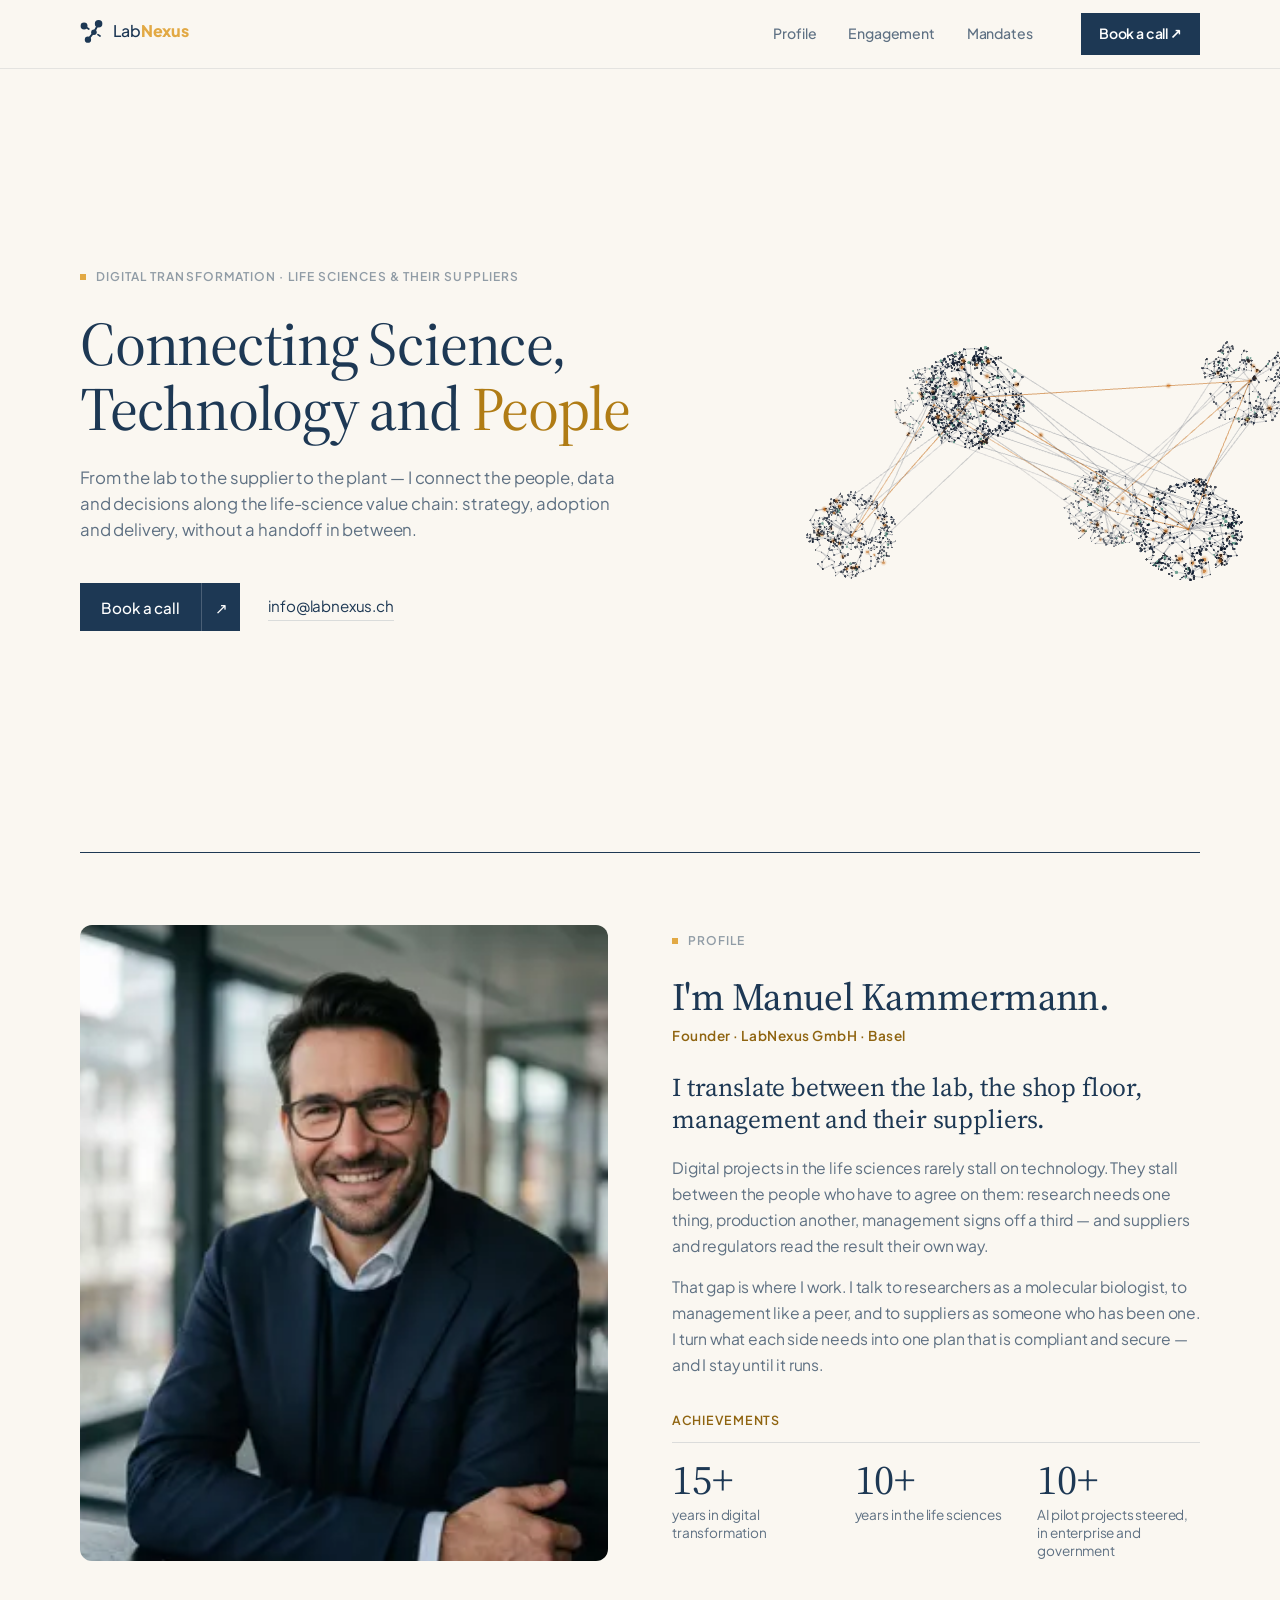
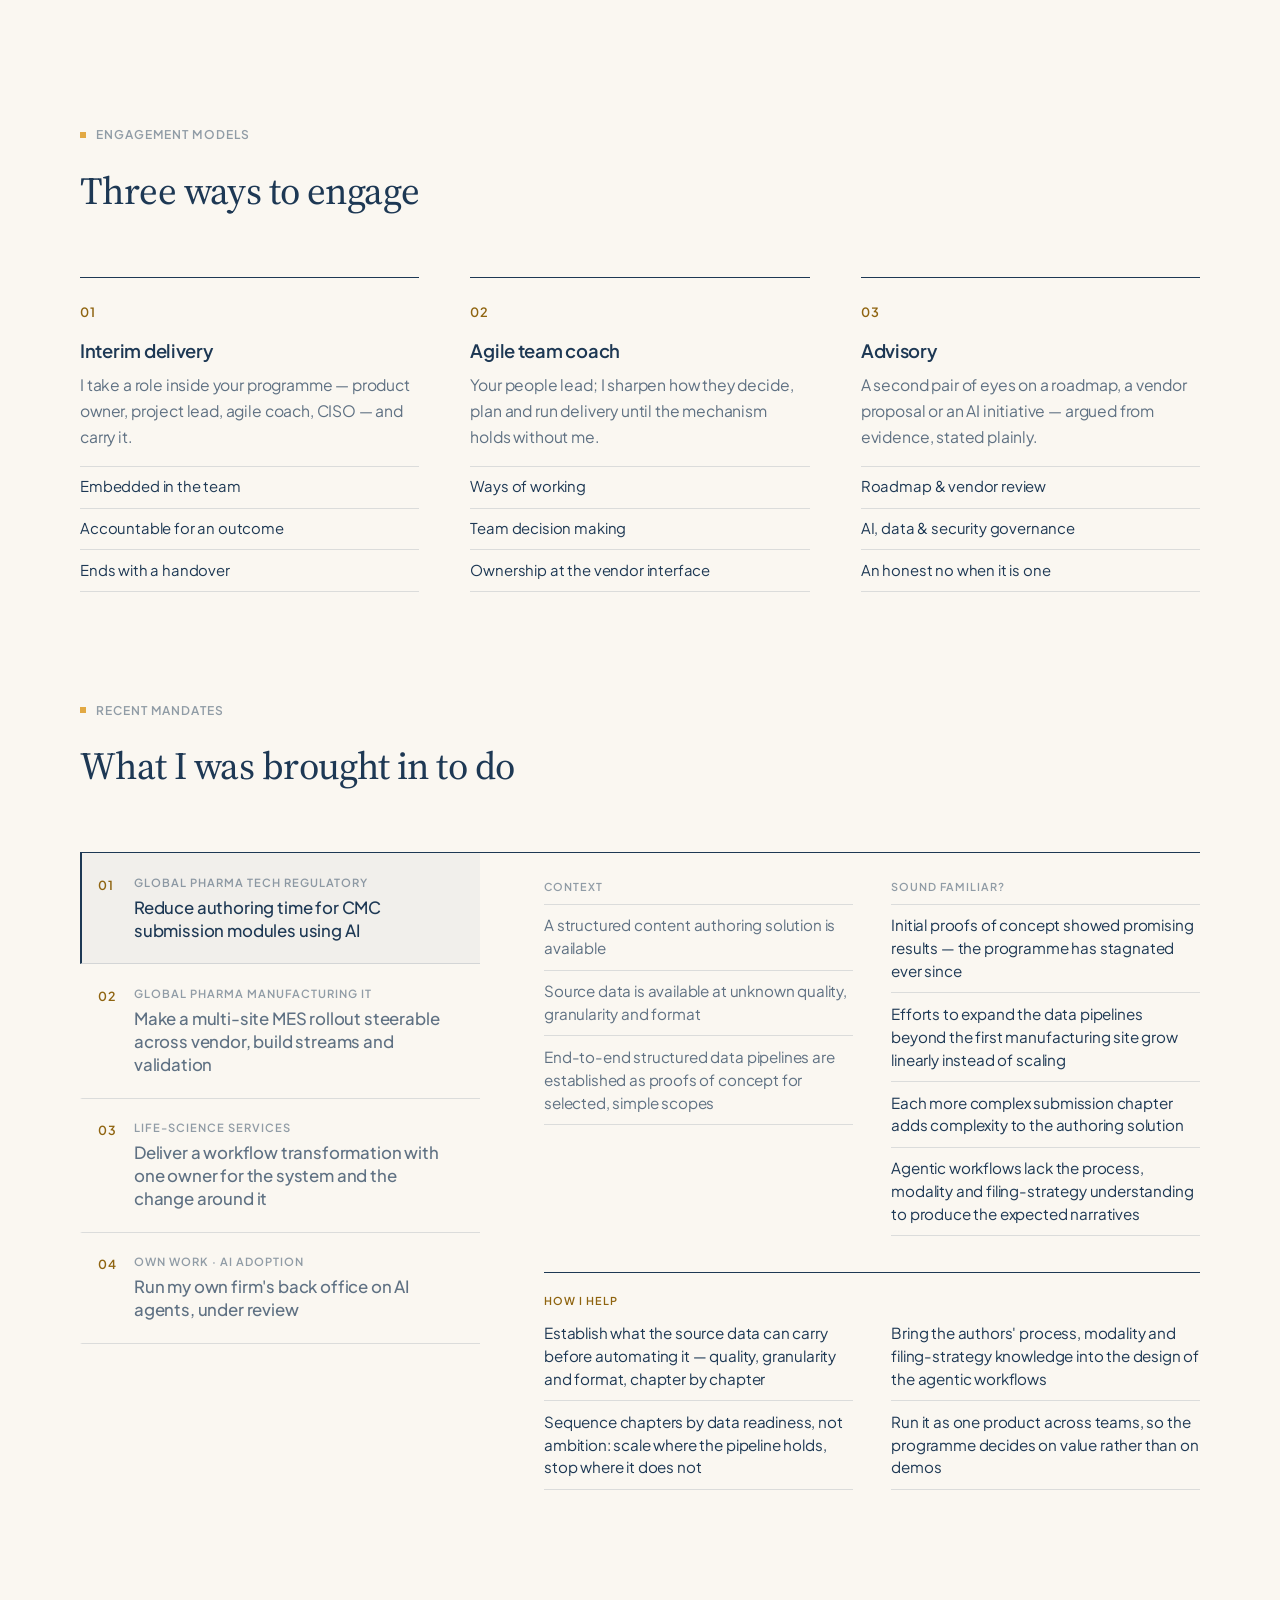
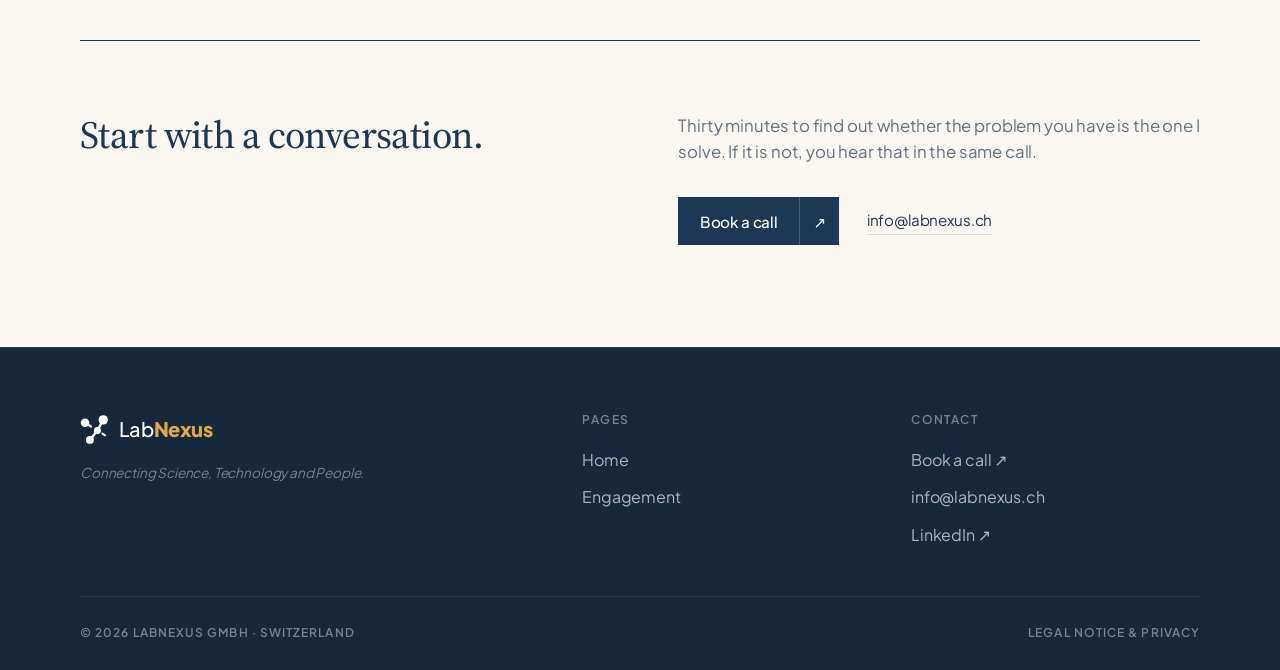
==== commit a36b39b1: "site: build 2026-11-17T14:46Z" ====
--- a/index.html
+++ b/index.html
@@ -5,7 +5,7 @@
 Book a call ↗
 </a> <details class="menu" data-astro-cid-sckkx6r4> <summary aria-label="Menu" data-astro-cid-sckkx6r4><span data-astro-cid-sckkx6r4></span><span data-astro-cid-sckkx6r4></span></summary> <nav class="sheet" aria-label="Primary" data-astro-cid-sckkx6r4> <a href="/#profile" data-astro-cid-sckkx6r4>Profile</a><a href="/#engage" data-astro-cid-sckkx6r4>Engagement</a><a href="/#mandates" data-astro-cid-sckkx6r4>Mandates</a> <a href="https://calendar.app.google/GWzn5e6jQNoAXdLj6" target="_blank" rel="noopener noreferrer" class="sheet-cta" data-astro-cid-sckkx6r4>
 Book a call ↗
-</a> </nav> </details> </div> </header> <main data-astro-cid-sckkx6r4>   <section class="hero" data-scene="2" data-place="2.05,-0.05,0.55" data-astro-cid-j7pv25f6> <div class="container" data-astro-cid-j7pv25f6> <div class="hero-copy" data-astro-cid-j7pv25f6> <p class="label">Digital transformation · Life sciences &amp; their suppliers</p> <h1 class="h1" data-astro-cid-j7pv25f6>Connecting Science, Technology and <span class="accent" data-astro-cid-j7pv25f6>People</span></h1> <p class="lead" data-astro-cid-j7pv25f6>From the lab to the supplier to the plant — I connect the people, data and decisions along the life-science value chain: strategy, adoption and delivery, without a handoff in between.</p> <div class="actions" data-astro-cid-j7pv25f6> <a href="https://calendar.app.google/GWzn5e6jQNoAXdLj6" class="btn primary" target="_blank" rel="noopener noreferrer" data-astro-cid-vnzlvqnm> <span class="text" data-astro-cid-vnzlvqnm>Book a call</span> <span class="arrow" aria-hidden="true" data-astro-cid-vnzlvqnm>↗</span> </a>  <a class="mail" href="mailto:info@labnexus.ch" data-astro-cid-j7pv25f6>info@labnexus.ch</a> </div> </div> </div> </section>  <section class="paper section profile" id="profile" data-astro-cid-j7pv25f6> <div class="container" data-astro-cid-j7pv25f6> <div class="profile-row" data-astro-cid-j7pv25f6> <div class="photo-cell" data-astro-cid-j7pv25f6> <img src="/_astro/portrait-wide.e-foQbDr_Zjg71b.webp" srcset="/_astro/portrait-wide.e-foQbDr_23sQbw.webp 600w, /_astro/portrait-wide.e-foQbDr_ZD7HkY.webp 1200w, /_astro/portrait-wide.e-foQbDr_Zjg71b.webp 2000w" alt="Manuel Kammermann" sizes="(max-width: 960px) 92vw, 600px" data-astro-cid-j7pv25f6="true" loading="lazy" decoding="async" fetchpriority="auto" width="2000" height="1116" class="profile-photo"> </div> <header data-astro-cid-j7pv25f6> <p class="label">Profile</p> <h2 class="h2" data-astro-cid-j7pv25f6>I&#39;m Manuel Kammermann.</h2> <p class="role" data-astro-cid-j7pv25f6>Founder · LabNexus GmbH · Basel</p> <p class="catch" data-astro-cid-j7pv25f6>I translate between the lab, the shop floor, management and their suppliers.</p> <p class="bio" data-astro-cid-j7pv25f6>Digital projects in the life sciences rarely stall on technology. They stall between the people who have to agree on them: research needs one thing, production another, management signs off a third — and suppliers and regulators read the result their own way.</p><p class="bio" data-astro-cid-j7pv25f6>That gap is where I work. I talk to researchers as a molecular biologist, to management like a peer, and to suppliers as someone who has been one. I turn what each side needs into one plan that is compliant and secure — and I stay until it runs.</p> <p class="achievements-head" data-astro-cid-j7pv25f6>Achievements</p> <ul class="achievements" data-astro-cid-j7pv25f6> <li data-astro-cid-j7pv25f6> <span class="figure" data-astro-cid-j7pv25f6>15+</span> <span class="what" data-astro-cid-j7pv25f6>years in digital transformation</span> </li><li data-astro-cid-j7pv25f6> <span class="figure" data-astro-cid-j7pv25f6>8+</span> <span class="what" data-astro-cid-j7pv25f6>years in the life sciences</span> </li><li data-astro-cid-j7pv25f6> <span class="figure" data-astro-cid-j7pv25f6>10+</span> <span class="what" data-astro-cid-j7pv25f6>AI pilot projects steered, in enterprise and government</span> </li> </ul> </header> <div class="how" data-astro-cid-j7pv25f6>   </div> </div> </div> </section>  <section class="paper section engage" id="engage" data-astro-cid-j7pv25f6> <div class="container" data-astro-cid-j7pv25f6> <header class="head" data-astro-cid-j7pv25f6> <p class="label">Engagement models</p> <h2 class="h2" data-astro-cid-j7pv25f6>Three ways to engage</h2> </header> <div class="cols" data-astro-cid-j7pv25f6> <article class="col model" data-astro-cid-j7pv25f6> <span class="n" data-astro-cid-j7pv25f6>01</span> <h3 class="h3" data-astro-cid-j7pv25f6>Interim delivery</h3> <p data-astro-cid-j7pv25f6>I take a role inside your programme — product owner, project lead, agile coach, CISO — and carry it.</p> <ul class="rules" data-astro-cid-j7pv25f6> <li data-astro-cid-j7pv25f6>Embedded in the team</li><li data-astro-cid-j7pv25f6>Accountable for an outcome</li><li data-astro-cid-j7pv25f6>Ends with a handover</li> </ul> </article><article class="col model" data-astro-cid-j7pv25f6> <span class="n" data-astro-cid-j7pv25f6>02</span> <h3 class="h3" data-astro-cid-j7pv25f6>Agile team coach</h3> <p data-astro-cid-j7pv25f6>Your people lead; I sharpen how they decide, plan and run delivery until the mechanism holds without me.</p> <ul class="rules" data-astro-cid-j7pv25f6> <li data-astro-cid-j7pv25f6>Ways of working</li><li data-astro-cid-j7pv25f6>Team decision making</li><li data-astro-cid-j7pv25f6>Ownership at the vendor interface</li> </ul> </article><article class="col model" data-astro-cid-j7pv25f6> <span class="n" data-astro-cid-j7pv25f6>03</span> <h3 class="h3" data-astro-cid-j7pv25f6>Advisory</h3> <p data-astro-cid-j7pv25f6>A second pair of eyes on a roadmap, a vendor proposal or an AI initiative — argued from evidence, stated plainly.</p> <ul class="rules" data-astro-cid-j7pv25f6> <li data-astro-cid-j7pv25f6>Roadmap &amp; vendor review</li><li data-astro-cid-j7pv25f6>AI, data &amp; security governance</li><li data-astro-cid-j7pv25f6>An honest no when it is one</li> </ul> </article> </div> </div> </section>  <section class="paper section mandates" id="mandates" data-astro-cid-j7pv25f6> <div class="container" data-astro-cid-j7pv25f6> <header class="head" data-astro-cid-j7pv25f6> <p class="label">Recent mandates</p> <h2 class="h2" data-astro-cid-j7pv25f6>What I was brought in to do</h2> </header> <div class="tabset" data-tabset style="--n:4" data-astro-cid-225ln6w2>  <h3 class="tab" style="--r:1" data-astro-cid-225ln6w2> <button type="button" id="mandate-cmc-authoring-tab" aria-controls="mandate-cmc-authoring" aria-expanded="true" data-astro-cid-225ln6w2> <span class="n mono" data-astro-cid-225ln6w2>01</span> <span class="kicker mono" data-astro-cid-225ln6w2>Global Pharma Tech Regulatory</span> <span class="title" data-astro-cid-225ln6w2>Reduce authoring time for CMC submission modules using AI</span>   </button> </h3> <div class="detail" id="mandate-cmc-authoring" role="region" aria-labelledby="mandate-cmc-authoring-tab" data-open="true" data-astro-cid-225ln6w2> <div class="block context quiet" data-astro-cid-225ln6w2> <p class="mono bk" data-astro-cid-225ln6w2>Context</p>   <ul data-astro-cid-225ln6w2> <li data-astro-cid-225ln6w2>A structured content authoring solution is available</li><li data-astro-cid-225ln6w2>Source data is available at unknown quality, granularity and format</li><li data-astro-cid-225ln6w2>End-to-end structured data pipelines are established as proofs of concept for selected, simple scopes</li> </ul>  </div><div class="block recognise" data-astro-cid-225ln6w2> <p class="mono bk" data-astro-cid-225ln6w2>Sound familiar?</p>   <ul data-astro-cid-225ln6w2> <li data-astro-cid-225ln6w2>Initial proofs of concept showed promising results — the programme has stagnated ever since</li><li data-astro-cid-225ln6w2>Efforts to expand the data pipelines beyond the first manufacturing site grow linearly instead of scaling</li><li data-astro-cid-225ln6w2>Each more complex submission chapter adds complexity to the authoring solution</li><li data-astro-cid-225ln6w2>Agentic workflows lack the process, modality and filing-strategy understanding to produce the expected narratives</li> </ul>  </div><div class="block help wide accent" data-astro-cid-225ln6w2> <p class="mono bk" data-astro-cid-225ln6w2>How I help</p>   <ul data-astro-cid-225ln6w2> <li data-astro-cid-225ln6w2>Establish what the source data can carry before automating it — quality, granularity and format, chapter by chapter</li><li data-astro-cid-225ln6w2>Sequence chapters by data readiness, not ambition: scale where the pipeline holds, stop where it does not</li><li data-astro-cid-225ln6w2>Bring the authors&#39; process, modality and filing-strategy knowledge into the design of the agentic workflows</li><li data-astro-cid-225ln6w2>Run it as one product across teams, so the programme decides on value rather than on demos</li> </ul>  </div> </div>  <h3 class="tab" style="--r:2" data-astro-cid-225ln6w2> <button type="button" id="mandate-mes-rollout-tab" aria-controls="mandate-mes-rollout" aria-expanded="true" data-astro-cid-225ln6w2> <span class="n mono" data-astro-cid-225ln6w2>02</span> <span class="kicker mono" data-astro-cid-225ln6w2>Global Pharma Manufacturing IT</span> <span class="title" data-astro-cid-225ln6w2>Make a multi-site MES rollout steerable across vendor, build streams and validation</span>   </button> </h3> <div class="detail" id="mandate-mes-rollout" role="region" aria-labelledby="mandate-mes-rollout-tab" data-open="true" data-astro-cid-225ln6w2> <div class="block context quiet" data-astro-cid-225ln6w2> <p class="mono bk" data-astro-cid-225ln6w2>Context</p>   <ul data-astro-cid-225ln6w2> <li data-astro-cid-225ln6w2>A manufacturing execution system rolls out across a multi-site production network</li><li data-astro-cid-225ln6w2>Vendor, build streams and validation each run their own delivery cadence</li><li data-astro-cid-225ln6w2>A multi-year roadmap has to be steered and reported to senior management</li> </ul>  </div><div class="block recognise" data-astro-cid-225ln6w2> <p class="mono bk" data-astro-cid-225ln6w2>Sound familiar?</p>   <ul data-astro-cid-225ln6w2> <li data-astro-cid-225ln6w2>The technology plan is sound — the interfaces between streams are where the time goes</li><li data-astro-cid-225ln6w2>Decisions that need two parties to agree have no forum, so they surface late and get re-opened</li><li data-astro-cid-225ln6w2>Leadership asks for a transparency the plan cannot give</li> </ul>  </div><div class="block help wide accent" data-astro-cid-225ln6w2> <p class="mono bk" data-astro-cid-225ln6w2>How I help</p>   <ul data-astro-cid-225ln6w2> <li data-astro-cid-225ln6w2>Listen first: a structured interview pass from the shop floor to leadership</li><li data-astro-cid-225ln6w2>A facilitated working session that puts the real issues in the order they can be solved</li><li data-astro-cid-225ln6w2>A common way of working with named owners and explicit handover criteria — built to run without me</li> </ul>  </div> </div>  <h3 class="tab" style="--r:3" data-astro-cid-225ln6w2> <button type="button" id="mandate-workflow-transformation-tab" aria-controls="mandate-workflow-transformation" aria-expanded="true" data-astro-cid-225ln6w2> <span class="n mono" data-astro-cid-225ln6w2>03</span> <span class="kicker mono" data-astro-cid-225ln6w2>Life-Science Services</span> <span class="title" data-astro-cid-225ln6w2>Deliver a workflow transformation with one owner for the system and the change around it</span>   </button> </h3> <div class="detail" id="mandate-workflow-transformation" role="region" aria-labelledby="mandate-workflow-transformation-tab" data-open="true" data-astro-cid-225ln6w2> <div class="block context quiet" data-astro-cid-225ln6w2> <p class="mono bk" data-astro-cid-225ln6w2>Context</p>   <ul data-astro-cid-225ln6w2> <li data-astro-cid-225ln6w2>A new workflow solution replaces established ways of working</li><li data-astro-cid-225ln6w2>Project delivery, change management and testing usually sit with different roles</li> </ul>  </div><div class="block recognise" data-astro-cid-225ln6w2> <p class="mono bk" data-astro-cid-225ln6w2>Sound familiar?</p>   <ul data-astro-cid-225ln6w2> <li data-astro-cid-225ln6w2>The system goes live; the way people work does not change</li><li data-astro-cid-225ln6w2>Nobody is accountable for the distance between delivery and adoption</li><li data-astro-cid-225ln6w2>Training and testing start when the project is nearly over</li> </ul>  </div><div class="block help wide accent" data-astro-cid-225ln6w2> <p class="mono bk" data-astro-cid-225ln6w2>How I help</p>   <ul data-astro-cid-225ln6w2> <li data-astro-cid-225ln6w2>One accountable role across project management, business analysis and change</li><li data-astro-cid-225ln6w2>Stakeholders, training, and QA and test management planned from day one, not after the build</li><li data-astro-cid-225ln6w2>The decision about the system and the decision about how people will work with it, made by the same person in the same week</li> </ul>  </div> </div>  <h3 class="tab" style="--r:4" data-astro-cid-225ln6w2> <button type="button" id="mandate-own-operations-tab" aria-controls="mandate-own-operations" aria-expanded="true" data-astro-cid-225ln6w2> <span class="n mono" data-astro-cid-225ln6w2>04</span> <span class="kicker mono" data-astro-cid-225ln6w2>Own Work · AI adoption</span> <span class="title" data-astro-cid-225ln6w2>Run my own firm&#39;s back office on AI agents, under review</span>   </button> </h3> <div class="detail" id="mandate-own-operations" role="region" aria-labelledby="mandate-own-operations-tab" data-open="true" data-astro-cid-225ln6w2> <div class="block context quiet" data-astro-cid-225ln6w2> <p class="mono bk" data-astro-cid-225ln6w2>Context</p>   <ul data-astro-cid-225ln6w2> <li data-astro-cid-225ln6w2>A one-person firm still has a company&#39;s operational surface — pipeline, forecasting, knowledge, publishing, bookkeeping</li><li data-astro-cid-225ln6w2>Without the staff to run it, the back office eats the billable week</li> </ul>  </div><div class="block recognise" data-astro-cid-225ln6w2> <p class="mono bk" data-astro-cid-225ln6w2>Sound familiar?</p>   <ul data-astro-cid-225ln6w2> <li data-astro-cid-225ln6w2>AI pilots that never reach daily operations</li><li data-astro-cid-225ln6w2>Administration takes the time that should go to clients</li><li data-astro-cid-225ln6w2>Nobody can say which AI output may be used without a check</li> </ul>  </div><div class="block help wide accent" data-astro-cid-225ln6w2> <p class="mono bk" data-astro-cid-225ln6w2>How I help</p>   <ul data-astro-cid-225ln6w2> <li data-astro-cid-225ln6w2>I built it myself: a linked knowledge base, forecasting off the bookkeeping API, and AI agents doing routine departmental work under review</li><li data-astro-cid-225ln6w2>Roughly a working day a week of administration, gone</li><li data-astro-cid-225ln6w2>When I advise on AI adoption and data governance, it is from running it in production against my own money</li> </ul>  </div> </div>  </div> <script type="module">const r=window.matchMedia("(min-width: 900px)");for(const s of document.querySelectorAll("[data-tabset]")){const n=[...s.querySelectorAll(".tab button")],i=t=>document.getElementById(t.getAttribute("aria-controls")),l=(t,e)=>{t.setAttribute("aria-expanded",String(e)),i(t).dataset.open=String(e)},o=t=>n.forEach(e=>l(e,e===t)),u=()=>{const t=n.find(e=>e.getAttribute("aria-expanded")==="true");o(t??(r.matches?n[0]:null))};s.classList.add("enhanced"),o(n[0]),r.addEventListener("change",u),n.forEach((t,e)=>{t.addEventListener("click",()=>{const a=t.getAttribute("aria-expanded")==="true";r.matches?o(t):(o(a?null:t),a||t.scrollIntoView({block:"nearest",behavior:"smooth"}))}),t.addEventListener("keydown",a=>{const c={ArrowDown:e+1,ArrowUp:e-1,Home:0,End:n.length-1}[a.key];if(c===void 0)return;a.preventDefault();const d=n[(c+n.length)%n.length];d.focus(),r.matches&&o(d)})})}</script>  </div> </section>   <section class="paper section close" id="contact" data-astro-cid-j7pv25f6> <div class="container" data-astro-cid-j7pv25f6> <div class="close-row" data-astro-cid-j7pv25f6> <h2 class="h2" data-astro-cid-j7pv25f6>Start with a conversation.</h2> <div data-astro-cid-j7pv25f6> <p class="lead" data-astro-cid-j7pv25f6>
+</a> </nav> </details> </div> </header> <main data-astro-cid-sckkx6r4>   <section class="hero" data-scene="2" data-place="2.05,-0.05,0.55" data-astro-cid-j7pv25f6> <div class="container" data-astro-cid-j7pv25f6> <div class="hero-copy" data-astro-cid-j7pv25f6> <p class="label">Digital transformation · Life sciences &amp; their suppliers</p> <h1 class="h1" data-astro-cid-j7pv25f6>Connecting Science, Technology and <span class="accent" data-astro-cid-j7pv25f6>People</span></h1> <p class="lead" data-astro-cid-j7pv25f6>From the lab to the supplier to the plant — I connect the people, data and decisions along the life-science value chain: strategy, adoption and delivery, without a handoff in between.</p> <div class="actions" data-astro-cid-j7pv25f6> <a href="https://calendar.app.google/GWzn5e6jQNoAXdLj6" class="btn primary" target="_blank" rel="noopener noreferrer" data-astro-cid-vnzlvqnm> <span class="text" data-astro-cid-vnzlvqnm>Book a call</span> <span class="arrow" aria-hidden="true" data-astro-cid-vnzlvqnm>↗</span> </a>  <a class="mail" href="mailto:info@labnexus.ch" data-astro-cid-j7pv25f6>info@labnexus.ch</a> </div> </div> </div> </section>  <section class="paper section profile" id="profile" data-astro-cid-j7pv25f6> <div class="container" data-astro-cid-j7pv25f6> <div class="profile-row" data-astro-cid-j7pv25f6> <div class="photo-cell" data-astro-cid-j7pv25f6> <img src="/_astro/portrait-wide.e-foQbDr_Zjg71b.webp" srcset="/_astro/portrait-wide.e-foQbDr_23sQbw.webp 600w, /_astro/portrait-wide.e-foQbDr_ZD7HkY.webp 1200w, /_astro/portrait-wide.e-foQbDr_Zjg71b.webp 2000w" alt="Manuel Kammermann" sizes="(max-width: 960px) 92vw, 600px" data-astro-cid-j7pv25f6="true" loading="lazy" decoding="async" fetchpriority="auto" width="2000" height="1116" class="profile-photo"> </div> <header data-astro-cid-j7pv25f6> <p class="label">Profile</p> <h2 class="h2" data-astro-cid-j7pv25f6>I&#39;m Manuel Kammermann.</h2> <p class="role" data-astro-cid-j7pv25f6>Founder · LabNexus GmbH · Basel</p> <p class="catch" data-astro-cid-j7pv25f6>I translate between the lab, the shop floor, management and their suppliers.</p> <p class="bio" data-astro-cid-j7pv25f6>Digital projects in the life sciences rarely stall on technology. They stall between the people who have to agree on them: research needs one thing, production another, management signs off a third — and suppliers and regulators read the result their own way.</p><p class="bio" data-astro-cid-j7pv25f6>That gap is where I work. I talk to researchers as a molecular biologist, to management like a peer, and to suppliers as someone who has been one. I turn what each side needs into one plan that is compliant and secure — and I stay until it runs.</p> <p class="achievements-head" data-astro-cid-j7pv25f6>Achievements</p> <ul class="achievements" data-astro-cid-j7pv25f6> <li data-astro-cid-j7pv25f6> <span class="figure" data-astro-cid-j7pv25f6>15+</span> <span class="what" data-astro-cid-j7pv25f6>years in digital transformation</span> </li><li data-astro-cid-j7pv25f6> <span class="figure" data-astro-cid-j7pv25f6>10+</span> <span class="what" data-astro-cid-j7pv25f6>years in the life sciences</span> </li><li data-astro-cid-j7pv25f6> <span class="figure" data-astro-cid-j7pv25f6>10+</span> <span class="what" data-astro-cid-j7pv25f6>AI pilot projects steered, in enterprise and government</span> </li> </ul> </header> <div class="how" data-astro-cid-j7pv25f6>   </div> </div> </div> </section>  <section class="paper section engage" id="engage" data-astro-cid-j7pv25f6> <div class="container" data-astro-cid-j7pv25f6> <header class="head" data-astro-cid-j7pv25f6> <p class="label">Engagement models</p> <h2 class="h2" data-astro-cid-j7pv25f6>Three ways to engage</h2> </header> <div class="cols" data-astro-cid-j7pv25f6> <article class="col model" data-astro-cid-j7pv25f6> <span class="n" data-astro-cid-j7pv25f6>01</span> <h3 class="h3" data-astro-cid-j7pv25f6>Interim delivery</h3> <p data-astro-cid-j7pv25f6>I take a role inside your programme — product owner, project lead, agile coach, CISO — and carry it.</p> <ul class="rules" data-astro-cid-j7pv25f6> <li data-astro-cid-j7pv25f6>Embedded in the team</li><li data-astro-cid-j7pv25f6>Accountable for an outcome</li><li data-astro-cid-j7pv25f6>Ends with a handover</li> </ul> </article><article class="col model" data-astro-cid-j7pv25f6> <span class="n" data-astro-cid-j7pv25f6>02</span> <h3 class="h3" data-astro-cid-j7pv25f6>Agile team coach</h3> <p data-astro-cid-j7pv25f6>Your people lead; I sharpen how they decide, plan and run delivery until the mechanism holds without me.</p> <ul class="rules" data-astro-cid-j7pv25f6> <li data-astro-cid-j7pv25f6>Ways of working</li><li data-astro-cid-j7pv25f6>Team decision making</li><li data-astro-cid-j7pv25f6>Ownership at the vendor interface</li> </ul> </article><article class="col model" data-astro-cid-j7pv25f6> <span class="n" data-astro-cid-j7pv25f6>03</span> <h3 class="h3" data-astro-cid-j7pv25f6>Advisory</h3> <p data-astro-cid-j7pv25f6>A second pair of eyes on a roadmap, a vendor proposal or an AI initiative — argued from evidence, stated plainly.</p> <ul class="rules" data-astro-cid-j7pv25f6> <li data-astro-cid-j7pv25f6>Roadmap &amp; vendor review</li><li data-astro-cid-j7pv25f6>AI, data &amp; security governance</li><li data-astro-cid-j7pv25f6>An honest no when it is one</li> </ul> </article> </div> </div> </section>  <section class="paper section mandates" id="mandates" data-astro-cid-j7pv25f6> <div class="container" data-astro-cid-j7pv25f6> <header class="head" data-astro-cid-j7pv25f6> <p class="label">Recent mandates</p> <h2 class="h2" data-astro-cid-j7pv25f6>What I was brought in to do</h2> </header> <div class="tabset" data-tabset style="--n:4" data-astro-cid-225ln6w2>  <h3 class="tab" style="--r:1" data-astro-cid-225ln6w2> <button type="button" id="mandate-cmc-authoring-tab" aria-controls="mandate-cmc-authoring" aria-expanded="true" data-astro-cid-225ln6w2> <span class="n mono" data-astro-cid-225ln6w2>01</span> <span class="kicker mono" data-astro-cid-225ln6w2>Global Pharma Tech Regulatory</span> <span class="title" data-astro-cid-225ln6w2>Reduce authoring time for CMC submission modules using AI</span>   </button> </h3> <div class="detail" id="mandate-cmc-authoring" role="region" aria-labelledby="mandate-cmc-authoring-tab" data-open="true" data-astro-cid-225ln6w2> <div class="block context quiet" data-astro-cid-225ln6w2> <p class="mono bk" data-astro-cid-225ln6w2>Context</p>   <ul data-astro-cid-225ln6w2> <li data-astro-cid-225ln6w2>A structured content authoring solution is available</li><li data-astro-cid-225ln6w2>Source data is available at unknown quality, granularity and format</li><li data-astro-cid-225ln6w2>End-to-end structured data pipelines are established as proofs of concept for selected, simple scopes</li> </ul>  </div><div class="block recognise" data-astro-cid-225ln6w2> <p class="mono bk" data-astro-cid-225ln6w2>Sound familiar?</p>   <ul data-astro-cid-225ln6w2> <li data-astro-cid-225ln6w2>Initial proofs of concept showed promising results — the programme has stagnated ever since</li><li data-astro-cid-225ln6w2>Efforts to expand the data pipelines beyond the first manufacturing site grow linearly instead of scaling</li><li data-astro-cid-225ln6w2>Each more complex submission chapter adds complexity to the authoring solution</li><li data-astro-cid-225ln6w2>Agentic workflows lack the process, modality and filing-strategy understanding to produce the expected narratives</li> </ul>  </div><div class="block help wide accent" data-astro-cid-225ln6w2> <p class="mono bk" data-astro-cid-225ln6w2>How I help</p>   <ul data-astro-cid-225ln6w2> <li data-astro-cid-225ln6w2>Establish what the source data can carry before automating it — quality, granularity and format, chapter by chapter</li><li data-astro-cid-225ln6w2>Sequence chapters by data readiness, not ambition: scale where the pipeline holds, stop where it does not</li><li data-astro-cid-225ln6w2>Bring the authors&#39; process, modality and filing-strategy knowledge into the design of the agentic workflows</li><li data-astro-cid-225ln6w2>Run it as one product across teams, so the programme decides on value rather than on demos</li> </ul>  </div> </div>  <h3 class="tab" style="--r:2" data-astro-cid-225ln6w2> <button type="button" id="mandate-mes-rollout-tab" aria-controls="mandate-mes-rollout" aria-expanded="true" data-astro-cid-225ln6w2> <span class="n mono" data-astro-cid-225ln6w2>02</span> <span class="kicker mono" data-astro-cid-225ln6w2>Global Pharma Manufacturing IT</span> <span class="title" data-astro-cid-225ln6w2>Make a multi-site MES rollout steerable across vendor, build streams and validation</span>   </button> </h3> <div class="detail" id="mandate-mes-rollout" role="region" aria-labelledby="mandate-mes-rollout-tab" data-open="true" data-astro-cid-225ln6w2> <div class="block context quiet" data-astro-cid-225ln6w2> <p class="mono bk" data-astro-cid-225ln6w2>Context</p>   <ul data-astro-cid-225ln6w2> <li data-astro-cid-225ln6w2>A manufacturing execution system rolls out across a multi-site production network</li><li data-astro-cid-225ln6w2>Vendor, build streams and validation each run their own delivery cadence</li><li data-astro-cid-225ln6w2>A multi-year roadmap has to be steered and reported to senior management</li> </ul>  </div><div class="block recognise" data-astro-cid-225ln6w2> <p class="mono bk" data-astro-cid-225ln6w2>Sound familiar?</p>   <ul data-astro-cid-225ln6w2> <li data-astro-cid-225ln6w2>The technology plan is sound — the interfaces between streams are where the time goes</li><li data-astro-cid-225ln6w2>Decisions that need two parties to agree have no forum, so they surface late and get re-opened</li><li data-astro-cid-225ln6w2>Leadership asks for a transparency the plan cannot give</li> </ul>  </div><div class="block help wide accent" data-astro-cid-225ln6w2> <p class="mono bk" data-astro-cid-225ln6w2>How I help</p>   <ul data-astro-cid-225ln6w2> <li data-astro-cid-225ln6w2>Listen first: a structured interview pass from the shop floor to leadership</li><li data-astro-cid-225ln6w2>A facilitated working session that puts the real issues in the order they can be solved</li><li data-astro-cid-225ln6w2>A common way of working with named owners and explicit handover criteria — built to run without me</li> </ul>  </div> </div>  <h3 class="tab" style="--r:3" data-astro-cid-225ln6w2> <button type="button" id="mandate-workflow-transformation-tab" aria-controls="mandate-workflow-transformation" aria-expanded="true" data-astro-cid-225ln6w2> <span class="n mono" data-astro-cid-225ln6w2>03</span> <span class="kicker mono" data-astro-cid-225ln6w2>Life-Science Services</span> <span class="title" data-astro-cid-225ln6w2>Deliver a workflow transformation with one owner for the system and the change around it</span>   </button> </h3> <div class="detail" id="mandate-workflow-transformation" role="region" aria-labelledby="mandate-workflow-transformation-tab" data-open="true" data-astro-cid-225ln6w2> <div class="block context quiet" data-astro-cid-225ln6w2> <p class="mono bk" data-astro-cid-225ln6w2>Context</p>   <ul data-astro-cid-225ln6w2> <li data-astro-cid-225ln6w2>A new workflow solution replaces established ways of working</li><li data-astro-cid-225ln6w2>Project delivery, change management and testing usually sit with different roles</li> </ul>  </div><div class="block recognise" data-astro-cid-225ln6w2> <p class="mono bk" data-astro-cid-225ln6w2>Sound familiar?</p>   <ul data-astro-cid-225ln6w2> <li data-astro-cid-225ln6w2>The system goes live; the way people work does not change</li><li data-astro-cid-225ln6w2>Nobody is accountable for the distance between delivery and adoption</li><li data-astro-cid-225ln6w2>Training and testing start when the project is nearly over</li> </ul>  </div><div class="block help wide accent" data-astro-cid-225ln6w2> <p class="mono bk" data-astro-cid-225ln6w2>How I help</p>   <ul data-astro-cid-225ln6w2> <li data-astro-cid-225ln6w2>One accountable role across project management, business analysis and change</li><li data-astro-cid-225ln6w2>Stakeholders, training, and QA and test management planned from day one, not after the build</li><li data-astro-cid-225ln6w2>The decision about the system and the decision about how people will work with it, made by the same person in the same week</li> </ul>  </div> </div>  <h3 class="tab" style="--r:4" data-astro-cid-225ln6w2> <button type="button" id="mandate-own-operations-tab" aria-controls="mandate-own-operations" aria-expanded="true" data-astro-cid-225ln6w2> <span class="n mono" data-astro-cid-225ln6w2>04</span> <span class="kicker mono" data-astro-cid-225ln6w2>Own Work · AI adoption</span> <span class="title" data-astro-cid-225ln6w2>Run my own firm&#39;s back office on AI agents, under review</span>   </button> </h3> <div class="detail" id="mandate-own-operations" role="region" aria-labelledby="mandate-own-operations-tab" data-open="true" data-astro-cid-225ln6w2> <div class="block context quiet" data-astro-cid-225ln6w2> <p class="mono bk" data-astro-cid-225ln6w2>Context</p>   <ul data-astro-cid-225ln6w2> <li data-astro-cid-225ln6w2>A one-person firm still has a company&#39;s operational surface — pipeline, forecasting, knowledge, publishing, bookkeeping</li><li data-astro-cid-225ln6w2>Without the staff to run it, the back office eats the billable week</li> </ul>  </div><div class="block recognise" data-astro-cid-225ln6w2> <p class="mono bk" data-astro-cid-225ln6w2>Sound familiar?</p>   <ul data-astro-cid-225ln6w2> <li data-astro-cid-225ln6w2>AI pilots that never reach daily operations</li><li data-astro-cid-225ln6w2>Administration takes the time that should go to clients</li><li data-astro-cid-225ln6w2>Nobody can say which AI output may be used without a check</li> </ul>  </div><div class="block help wide accent" data-astro-cid-225ln6w2> <p class="mono bk" data-astro-cid-225ln6w2>How I help</p>   <ul data-astro-cid-225ln6w2> <li data-astro-cid-225ln6w2>I built it myself: a linked knowledge base, forecasting off the bookkeeping API, and AI agents doing routine departmental work under review</li><li data-astro-cid-225ln6w2>Roughly a working day a week of administration, gone</li><li data-astro-cid-225ln6w2>When I advise on AI adoption and data governance, it is from running it in production against my own money</li> </ul>  </div> </div>  </div> <script type="module">const r=window.matchMedia("(min-width: 900px)");for(const s of document.querySelectorAll("[data-tabset]")){const n=[...s.querySelectorAll(".tab button")],i=t=>document.getElementById(t.getAttribute("aria-controls")),l=(t,e)=>{t.setAttribute("aria-expanded",String(e)),i(t).dataset.open=String(e)},o=t=>n.forEach(e=>l(e,e===t)),u=()=>{const t=n.find(e=>e.getAttribute("aria-expanded")==="true");o(t??(r.matches?n[0]:null))};s.classList.add("enhanced"),o(n[0]),r.addEventListener("change",u),n.forEach((t,e)=>{t.addEventListener("click",()=>{const a=t.getAttribute("aria-expanded")==="true";r.matches?o(t):(o(a?null:t),a||t.scrollIntoView({block:"nearest",behavior:"smooth"}))}),t.addEventListener("keydown",a=>{const c={ArrowDown:e+1,ArrowUp:e-1,Home:0,End:n.length-1}[a.key];if(c===void 0)return;a.preventDefault();const d=n[(c+n.length)%n.length];d.focus(),r.matches&&o(d)})})}</script>  </div> </section>   <section class="paper section close" id="contact" data-astro-cid-j7pv25f6> <div class="container" data-astro-cid-j7pv25f6> <div class="close-row" data-astro-cid-j7pv25f6> <h2 class="h2" data-astro-cid-j7pv25f6>Start with a conversation.</h2> <div data-astro-cid-j7pv25f6> <p class="lead" data-astro-cid-j7pv25f6>
 Thirty minutes to find out whether the problem you have is the one
             I solve. If it is not, you hear that in the same call.
 </p> <div class="actions" data-astro-cid-j7pv25f6> <a href="https://calendar.app.google/GWzn5e6jQNoAXdLj6" class="btn primary" target="_blank" rel="noopener noreferrer" data-astro-cid-vnzlvqnm> <span class="text" data-astro-cid-vnzlvqnm>Book a call</span> <span class="arrow" aria-hidden="true" data-astro-cid-vnzlvqnm>↗</span> </a>  <a class="mail" href="mailto:info@labnexus.ch" data-astro-cid-j7pv25f6>info@labnexus.ch</a> </div> </div> </div> </div> </section>  </main> <footer class="dark footer" data-astro-cid-sz7xmlte> <div class="container" data-astro-cid-sz7xmlte> <div class="cols" data-astro-cid-sz7xmlte> <div class="brand-col" data-astro-cid-sz7xmlte> <a href="/" class="brand" data-astro-cid-sz7xmlte><span class="logo" data-astro-cid-tvrurpns> <svg viewBox="0 0 32 32" aria-hidden="true" data-astro-cid-tvrurpns> <g stroke="currentColor" stroke-linecap="round" data-astro-cid-tvrurpns> <line x1="24.8" y1="6.2" x2="18.6" y2="17.6" stroke-width="2.6" data-astro-cid-tvrurpns></line> <line x1="18.6" y1="17.6" x2="10.6" y2="27.6" stroke-width="2.6" data-astro-cid-tvrurpns></line> <line x1="5.4" y1="9.4" x2="11.7" y2="13.3" stroke-width="2.4" data-astro-cid-tvrurpns></line> <line x1="23.9" y1="20.9" x2="26.7" y2="22.7" stroke-width="2.2" data-astro-cid-tvrurpns></line> </g> <circle cx="24.8" cy="6.2" r="5" fill="currentColor" data-astro-cid-tvrurpns></circle> <circle cx="5.4" cy="9.4" r="4.6" fill="currentColor" data-astro-cid-tvrurpns></circle> <circle cx="18.6" cy="17.6" r="3.7" fill="currentColor" data-astro-cid-tvrurpns></circle> <circle cx="10.6" cy="27.6" r="4.2" fill="currentColor" data-astro-cid-tvrurpns></circle> </svg> <span class="word" data-astro-cid-tvrurpns>Lab<span class="nexus" data-astro-cid-tvrurpns>Nexus</span></span> </span> <span class="tagline" data-astro-cid-tvrurpns>Connecting Science, Technology and People.</span> </a> </div> <div class="col" data-astro-cid-sz7xmlte> <p class="mono head" data-astro-cid-sz7xmlte>PAGES</p> <a href="/" data-astro-cid-sz7xmlte>Home</a><a href="/#engage" data-astro-cid-sz7xmlte>Engagement</a> </div> <div class="col" data-astro-cid-sz7xmlte> <p class="mono head" data-astro-cid-sz7xmlte>CONTACT</p> <a href="https://calendar.app.google/GWzn5e6jQNoAXdLj6" target="_blank" rel="noopener noreferrer" data-astro-cid-sz7xmlte>
